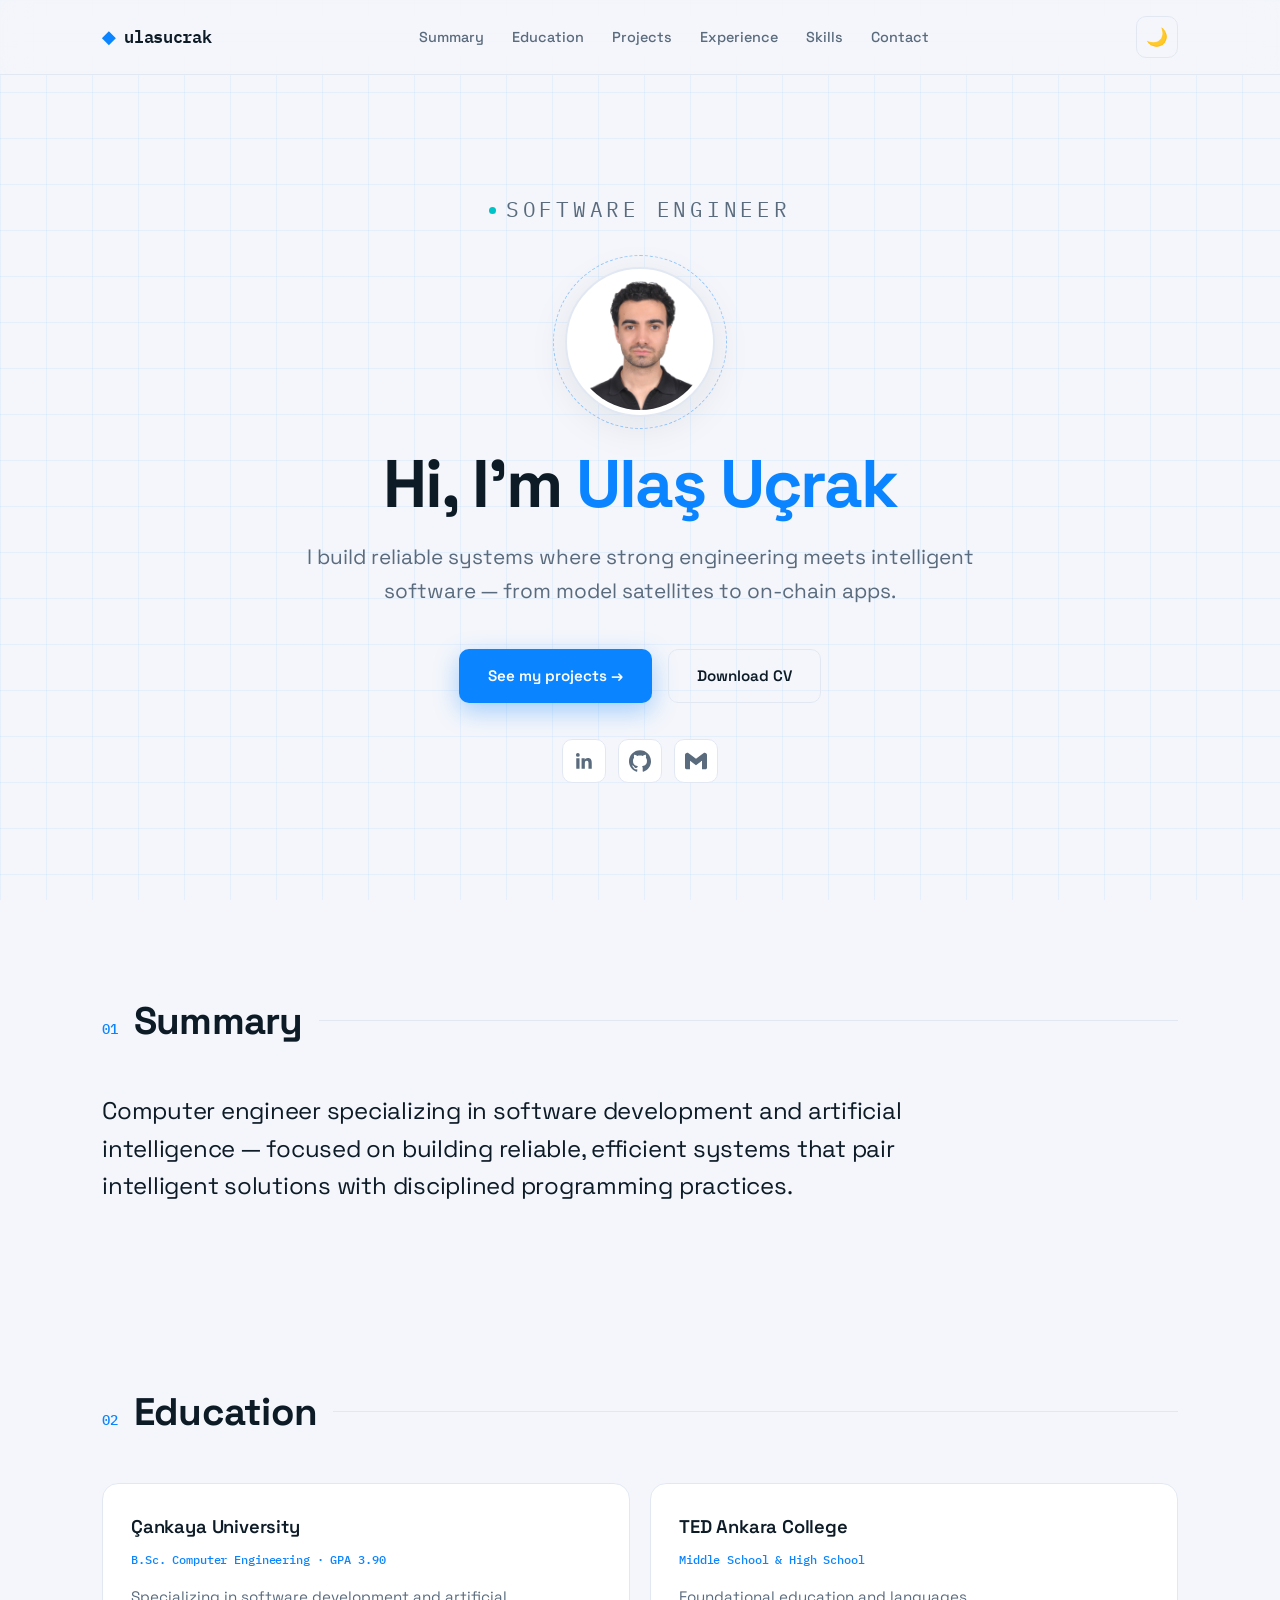
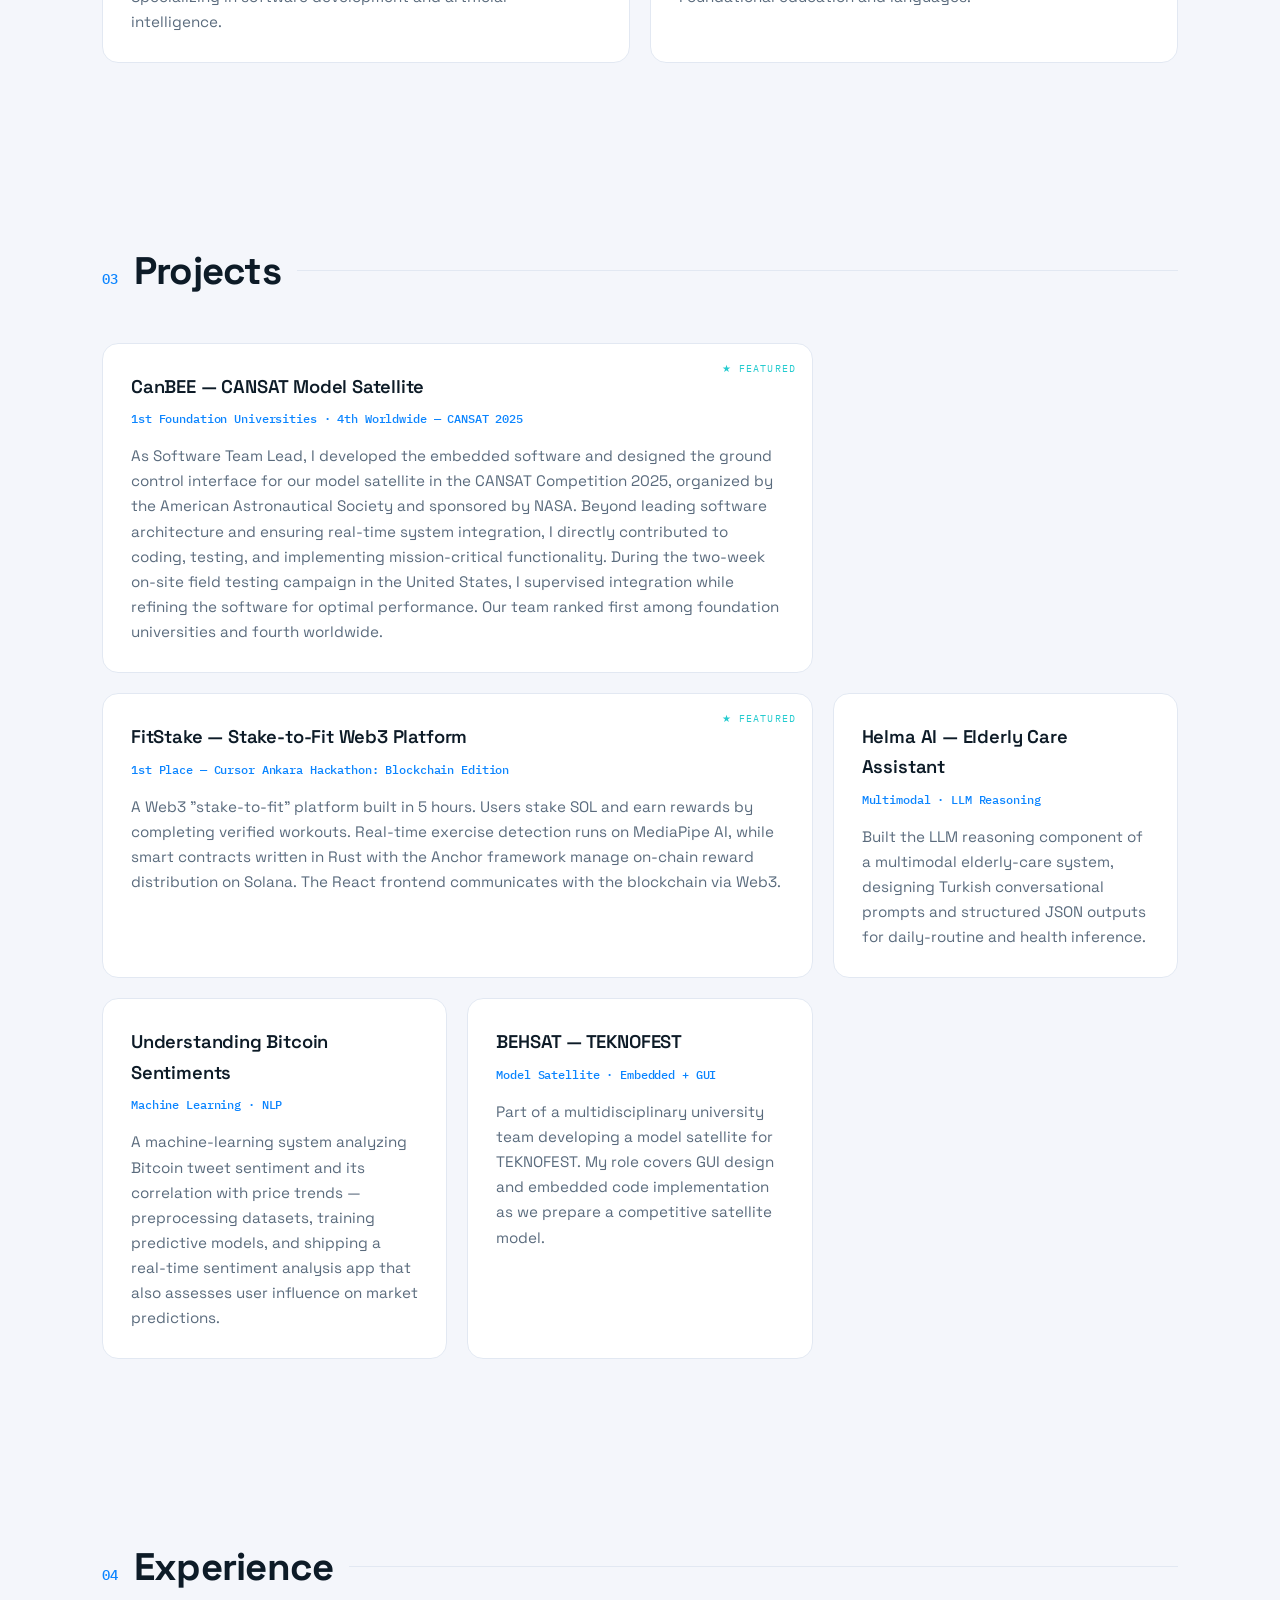
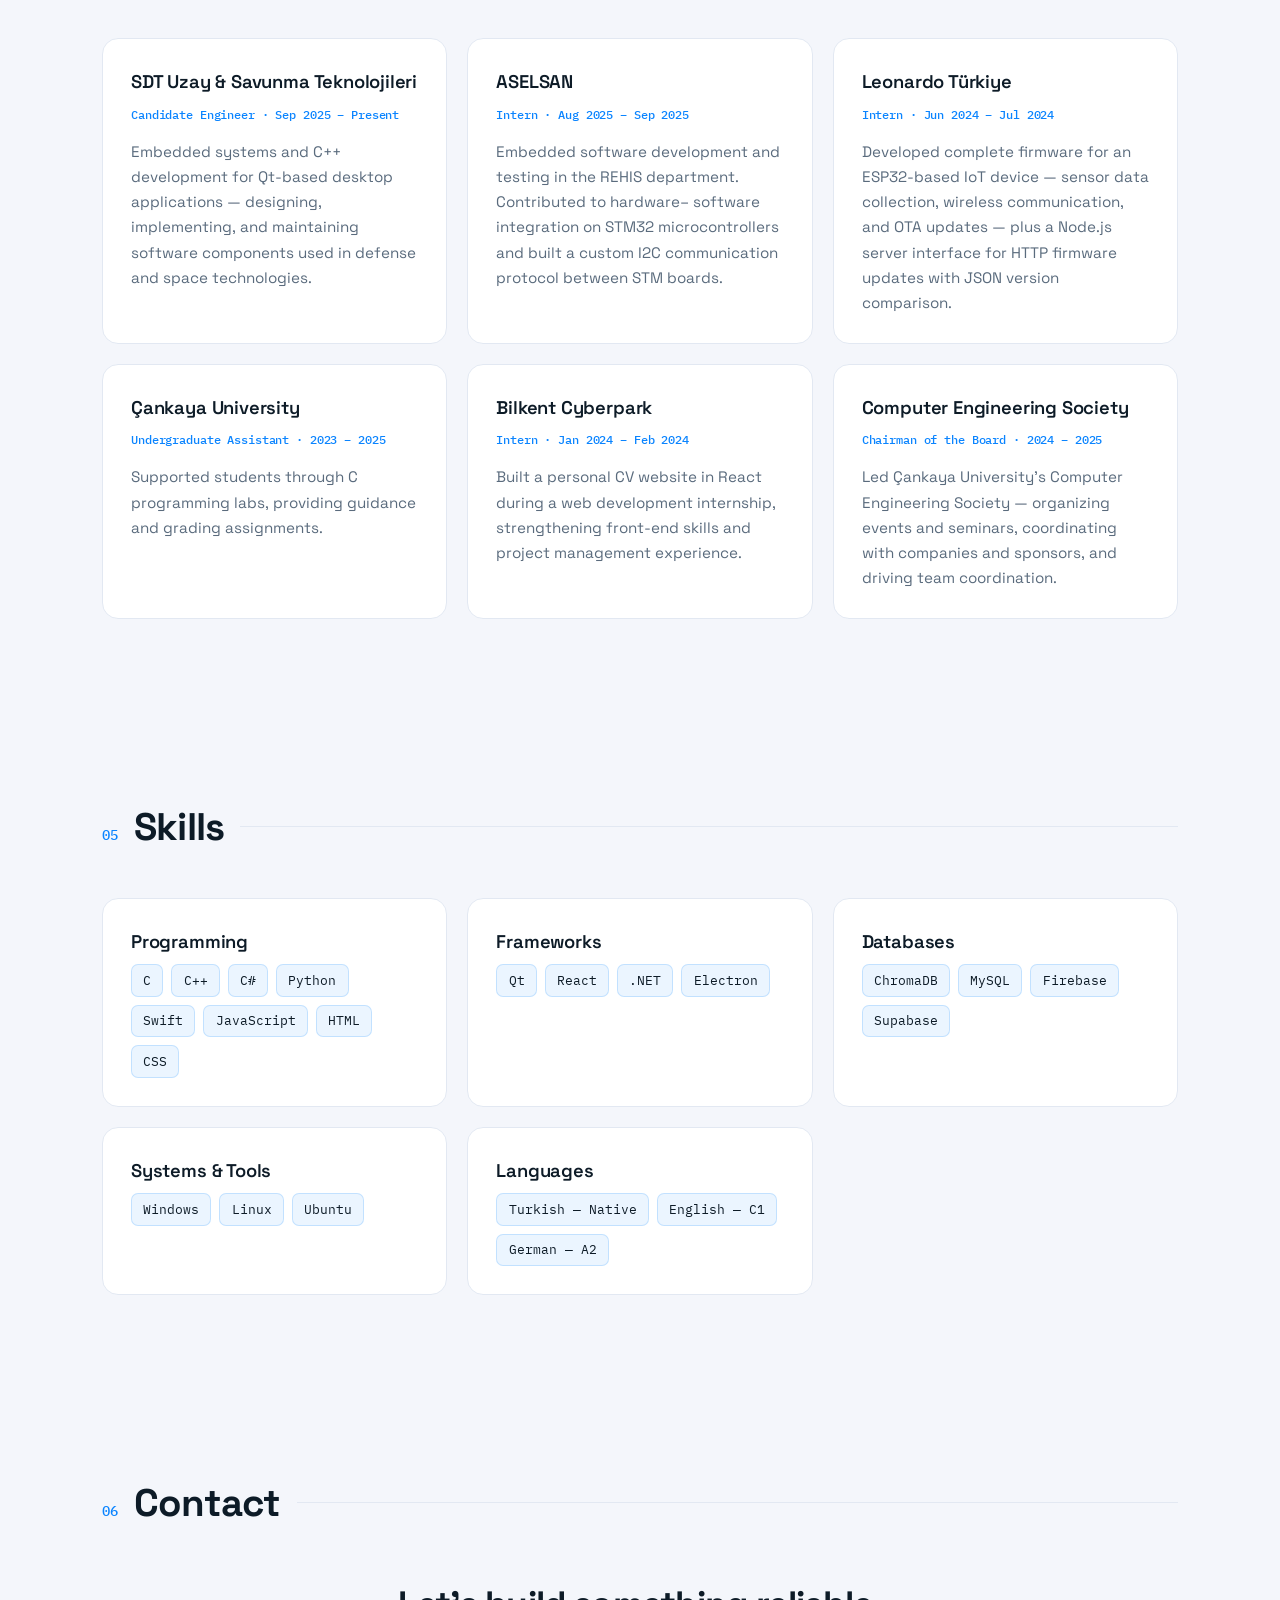
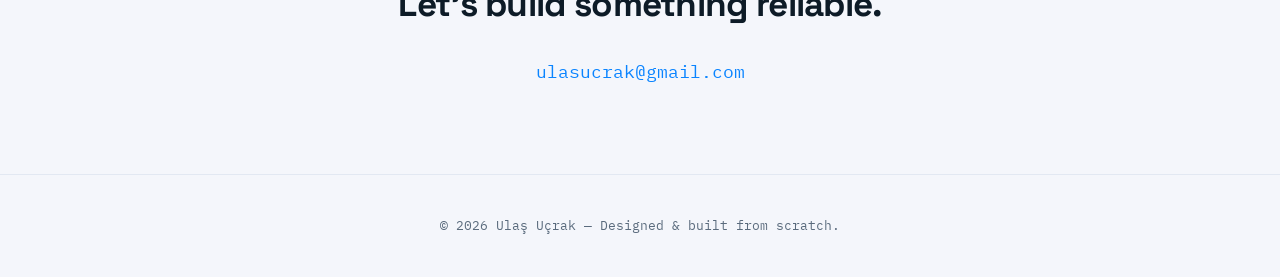
==== index.html @ 69bcc01e "Initial portfolio site" ====
<!DOCTYPE html>
<html lang="en">

<head>
    <meta charset="UTF-8">
    <meta name="viewport" content="width=device-width, initial-scale=1.0">
    <title>Ulaş Uçrak | Software & AI Engineer</title>
    <meta name="description"
        content="Ulaş Uçrak — Computer Engineer specializing in software development, embedded systems, and artificial intelligence.">
    <link rel="stylesheet" href="style.css">
</head>

<body>

    <!-- NAVBAR -->
    <header>
        <nav>
            <div class="logo">ulasucrak</div>
            <ul class="nav-links">
                <li><a href="#summary">Summary</a></li>
                <li><a href="#education">Education</a></li>
                <li><a href="#projects">Projects</a></li>
                <li><a href="#experience">Experience</a></li>
                <li><a href="#skills">Skills</a></li>
                <li><a href="#contact">Contact</a></li>
            </ul>
            <button id="theme-toggle" aria-label="Toggle dark mode">🌙</button>
        </nav>
    </header>

    <!-- HERO -->
    <section id="hero">
        <p class="hero-eyebrow">Software Engineer</p>

        <div class="avatar-wrap">
            <img src="profile.jpg" alt="Ulaş Uçrak" class="hero-avatar" onerror="this.style.visibility='hidden'">
        </div>

        <h1>Hi, I'm <span class="highlight">Ulaş Uçrak</span></h1>
        <p>I build reliable systems where strong engineering meets intelligent software — from
            model satellites to on-chain apps.</p>

        <div class="hero-actions">
            <a href="#projects" class="btn btn-primary">See my projects →</a>
            <a href="cv.pdf" download class="btn btn-outline">Download CV</a>
        </div>

        <div class="social-links">
            <a href="https://linkedin.com/in/ulasucrak" target="_blank" rel="noopener noreferrer" aria-label="LinkedIn">
                <svg width="22" height="22" viewBox="0 0 24 24" fill="currentColor">
                    <path
                        d="M20.447 20.452h-3.554v-5.569c0-1.328-.027-3.037-1.852-3.037-1.853 0-2.136 1.445-2.136 2.939v5.667H9.351V9h3.414v1.561h.046c.477-.9 1.637-1.85 3.37-1.85 3.601 0 4.267 2.37 4.267 5.455v6.286zM5.337 7.433a2.062 2.062 0 1 1 0-4.123 2.062 2.062 0 0 1 0 4.123zM3.558 20.452h3.56V9H3.56v11.452z" />
                </svg>
            </a>
            <a href="https://github.com/ulasucrak" target="_blank" rel="noopener noreferrer" aria-label="GitHub">
                <svg width="22" height="22" viewBox="0 0 24 24" fill="currentColor">
                    <path
                        d="M12 .297c-6.63 0-12 5.373-12 12 0 5.303 3.438 9.8 8.205 11.385.6.113.82-.258.82-.577 0-.285-.01-1.04-.015-2.04-3.338.724-4.042-1.61-4.042-1.61C4.422 18.07 3.633 17.7 3.633 17.7c-1.087-.744.084-.729.084-.729 1.205.084 1.838 1.236 1.838 1.236 1.07 1.835 2.809 1.305 3.495.998.108-.776.417-1.305.76-1.605-2.665-.3-5.466-1.332-5.466-5.93 0-1.31.465-2.38 1.235-3.22-.135-.303-.54-1.523.105-3.176 0 0 1.005-.322 3.3 1.23.96-.267 1.98-.399 3-.405 1.02.006 2.04.138 3 .405 2.28-1.552 3.285-1.23 3.285-1.23.645 1.653.24 2.873.12 3.176.765.84 1.23 1.91 1.23 3.22 0 4.61-2.805 5.625-5.475 5.92.42.36.81 1.096.81 2.22 0 1.606-.015 2.896-.015 3.286 0 .315.21.69.825.57C20.565 22.092 24 17.592 24 12.297c0-6.627-5.373-12-12-12" />
                </svg>
            </a>
            <a href="mailto:ulasucrak@gmail.com" aria-label="Email">
                <svg width="22" height="22" viewBox="0 0 24 24" fill="currentColor">
                    <path
                        d="M24 5.457v13.909c0 .904-.732 1.636-1.636 1.636h-3.819V11.73L12 16.64l-6.545-4.91v9.273H1.636A1.636 1.636 0 0 1 0 19.366V5.457c0-2.023 2.309-3.178 3.927-1.964L5.455 4.64 12 9.548l6.545-4.91 1.528-1.145C21.69 2.28 24 3.434 24 5.457z" />
                </svg>
            </a>
        </div>
    </section>

    <!-- SUMMARY -->
    <section id="summary">
        <div class="section-head">
            <span class="section-index">01</span>
            <h2>Summary</h2>
            <span class="section-rule"></span>
        </div>
        <p>
            Computer engineer specializing in software development and artificial intelligence — focused on
            building reliable, efficient systems that pair intelligent solutions with disciplined programming
            practices.
        </p>
    </section>

    <!-- EDUCATION -->
    <section id="education">
        <div class="section-head">
            <span class="section-index">02</span>
            <h2>Education</h2>
            <span class="section-rule"></span>
        </div>
        <div class="card-grid">
            <div class="card">
                <h3>Çankaya University</h3>
                <p class="card-tag">B.Sc. Computer Engineering · GPA 3.90</p>
                <p>Specializing in software development and artificial intelligence.</p>
            </div>
            <div class="card">
                <h3>TED Ankara College</h3>
                <p class="card-tag">Middle School &amp; High School</p>
                <p>Foundational education and languages.</p>
            </div>
        </div>
    </section>

    <!-- PROJECTS -->
    <section id="projects">
        <div class="section-head">
            <span class="section-index">03</span>
            <h2>Projects</h2>
            <span class="section-rule"></span>
        </div>
        <div class="card-grid">
            <div class="card card-wide card-featured">
                <h3>CanBEE — CANSAT Model Satellite</h3>
                <p class="card-tag">1st Foundation Universities · 4th Worldwide — CANSAT 2025</p>
                <p>As Software Team Lead, I developed the embedded software and designed the ground control
                    interface for our model satellite in the CANSAT Competition 2025, organized by the American
                    Astronautical Society and sponsored by NASA. Beyond leading software architecture and ensuring
                    real-time system integration, I directly contributed to coding, testing, and implementing
                    mission-critical functionality. During the two-week on-site field testing campaign in the
                    United States, I supervised integration while refining the software for optimal performance.
                    Our team ranked first among foundation universities and fourth worldwide.</p>
            </div>
            <div class="card card-wide card-featured">
                <h3>FitStake — Stake-to-Fit Web3 Platform</h3>
                <p class="card-tag">1st Place — Cursor Ankara Hackathon: Blockchain Edition</p>
                <p>A Web3 "stake-to-fit" platform built in 5 hours. Users stake SOL and earn rewards by completing
                    verified workouts. Real-time exercise detection runs on MediaPipe AI, while smart contracts
                    written in Rust with the Anchor framework manage on-chain reward distribution on Solana. The
                    React frontend communicates with the blockchain via Web3.</p>
            </div>
            <div class="card">
                <h3>Helma AI — Elderly Care Assistant</h3>
                <p class="card-tag">Multimodal · LLM Reasoning</p>
                <p>Built the LLM reasoning component of a multimodal elderly-care system, designing Turkish
                    conversational prompts and structured JSON outputs for daily-routine and health inference.</p>
            </div>
            <div class="card">
                <h3>Understanding Bitcoin Sentiments</h3>
                <p class="card-tag">Machine Learning · NLP</p>
                <p>A machine-learning system analyzing Bitcoin tweet sentiment and its correlation with price
                    trends — preprocessing datasets, training predictive models, and shipping a real-time sentiment
                    analysis app that also assesses user influence on market predictions.</p>
            </div>
            <div class="card">
                <h3>BEHSAT — TEKNOFEST</h3>
                <p class="card-tag">Model Satellite · Embedded + GUI</p>
                <p>Part of a multidisciplinary university team developing a model satellite for TEKNOFEST. My role
                    covers GUI design and embedded code implementation as we prepare a competitive satellite
                    model.</p>
            </div>
        </div>
    </section>

    <!-- EXPERIENCE -->
    <section id="experience">
        <div class="section-head">
            <span class="section-index">04</span>
            <h2>Experience</h2>
            <span class="section-rule"></span>
        </div>
        <div class="card-grid">
            <div class="card">
                <h3>SDT Uzay &amp; Savunma Teknolojileri</h3>
                <p class="card-tag">Candidate Engineer · Sep 2025 – Present</p>
                <p>Embedded systems and C++ development for Qt-based desktop applications — designing, implementing,
                    and maintaining software components used in defense and space technologies.</p>
            </div>
            <div class="card">
                <h3>ASELSAN</h3>
                <p class="card-tag">Intern · Aug 2025 – Sep 2025</p>
                <p>Embedded software development and testing in the REHIS department. Contributed to hardware–
                    software integration on STM32 microcontrollers and built a custom I2C communication protocol
                    between STM boards.</p>
            </div>
            <div class="card">
                <h3>Leonardo Türkiye</h3>
                <p class="card-tag">Intern · Jun 2024 – Jul 2024</p>
                <p>Developed complete firmware for an ESP32-based IoT device — sensor data collection, wireless
                    communication, and OTA updates — plus a Node.js server interface for HTTP firmware updates with
                    JSON version comparison.</p>
            </div>
            <div class="card">
                <h3>Çankaya University</h3>
                <p class="card-tag">Undergraduate Assistant · 2023 – 2025</p>
                <p>Supported students through C programming labs, providing guidance and grading assignments.</p>
            </div>
            <div class="card">
                <h3>Bilkent Cyberpark</h3>
                <p class="card-tag">Intern · Jan 2024 – Feb 2024</p>
                <p>Built a personal CV website in React during a web development internship, strengthening
                    front-end skills and project management experience.</p>
            </div>
            <div class="card">
                <h3>Computer Engineering Society</h3>
                <p class="card-tag">Chairman of the Board · 2024 – 2025</p>
                <p>Led Çankaya University's Computer Engineering Society — organizing events and seminars,
                    coordinating with companies and sponsors, and driving team coordination.</p>
            </div>
        </div>
    </section>

    <!-- SKILLS -->
    <section id="skills">
        <div class="section-head">
            <span class="section-index">05</span>
            <h2>Skills</h2>
            <span class="section-rule"></span>
        </div>
        <div class="card-grid">
            <div class="card">
                <h3>Programming</h3>
                <div class="chip-row">
                    <span class="chip">C</span><span class="chip">C++</span><span class="chip">C#</span>
                    <span class="chip">Python</span><span class="chip">Swift</span><span class="chip">JavaScript</span>
                    <span class="chip">HTML</span><span class="chip">CSS</span>
                </div>
            </div>
            <div class="card">
                <h3>Frameworks</h3>
                <div class="chip-row">
                    <span class="chip">Qt</span><span class="chip">React</span>
                    <span class="chip">.NET</span><span class="chip">Electron</span>
                </div>
            </div>
            <div class="card">
                <h3>Databases</h3>
                <div class="chip-row">
                    <span class="chip">ChromaDB</span><span class="chip">MySQL</span>
                    <span class="chip">Firebase</span><span class="chip">Supabase</span>
                </div>
            </div>
            <div class="card">
                <h3>Systems &amp; Tools</h3>
                <div class="chip-row">
                    <span class="chip">Windows</span><span class="chip">Linux</span><span class="chip">Ubuntu</span>
                </div>
            </div>
            <div class="card">
                <h3>Languages</h3>
                <div class="chip-row">
                    <span class="chip">Turkish — Native</span><span class="chip">English — C1</span>
                    <span class="chip">German — A2</span>
                </div>
            </div>
        </div>
    </section>

    <!-- CONTACT -->
    <section id="contact">
        <div class="section-head">
            <span class="section-index">06</span>
            <h2>Contact</h2>
            <span class="section-rule"></span>
        </div>
        <p class="contact-cta">Let's build something reliable.</p>
        <a href="mailto:ulasucrak@gmail.com" class="contact-email">ulasucrak@gmail.com</a>
    </section>

    <!-- FOOTER -->
    <footer>
        <p>© 2026 Ulaş Uçrak — Designed &amp; built from scratch.</p>
    </footer>

    <button id="back-to-top" aria-label="Back to top">↑</button>

    <script src="script.js"></script>
</body>

</html>
---- style.css ----
/* ============================================================
   ULAŞ UÇRAK — PORTFOLIO
   Design direction: ground-station / telemetry aesthetic.
   Deep space navy, electric blue/cyan accent, monospace
   technical labels echoing satellite control interfaces.
   ============================================================ */

@import url('https://fonts.googleapis.com/css2?family=Space+Grotesk:wght@400;500;600;700&family=IBM+Plex+Mono:wght@400;500;600&display=swap');

/* ============================================================
   DESIGN TOKENS
   ============================================================ */
:root {
    --bg: #f4f6fb;
    --bg-elevated: #ffffff;
    --text: #0d1b27;
    --text-muted: #5a6b7d;
    --accent: #0a84ff;
    --accent-2: #00c2c7;
    --border: #e2e8f2;
    --grid-line: rgba(10, 132, 255, 0.06);
    --shadow: 0 10px 40px rgba(13, 27, 39, 0.08);
    --shadow-strong: 0 20px 60px rgba(13, 27, 39, 0.14);

    --font-display: 'Space Grotesk', sans-serif;
    --font-mono: 'IBM Plex Mono', monospace;

    --speed: 0.35s;
    --ease: cubic-bezier(0.22, 1, 0.36, 1);
    --maxw: 1140px;
}

body.dark-theme {
    --bg: #070b14;
    --bg-elevated: #0e1626;
    --text: #e8eef7;
    --text-muted: #8595a8;
    --accent: #2e9bff;
    --accent-2: #00e0d4;
    --border: #1c2a3f;
    --grid-line: rgba(46, 155, 255, 0.07);
    --shadow: 0 10px 40px rgba(0, 0, 0, 0.4);
    --shadow-strong: 0 20px 60px rgba(0, 0, 0, 0.55);
}

/* ============================================================
   RESET
   ============================================================ */
*,
*::before,
*::after {
    margin: 0;
    padding: 0;
    box-sizing: border-box;
}

html {
    scroll-behavior: smooth;
    scroll-padding-top: 90px;
}

body {
    font-family: var(--font-display);
    background-color: var(--bg);
    color: var(--text);
    line-height: 1.65;
    transition: background-color var(--speed) var(--ease), color var(--speed) var(--ease);
    overflow-x: hidden;
}

/* Faint engineering grid in the background */
body::before {
    content: "";
    position: fixed;
    inset: 0;
    background-image:
        linear-gradient(var(--grid-line) 1px, transparent 1px),
        linear-gradient(90deg, var(--grid-line) 1px, transparent 1px);
    background-size: 46px 46px;
    z-index: -1;
    pointer-events: none;
}

::selection {
    background: var(--accent);
    color: #fff;
}

/* ============================================================
   NAVBAR
   ============================================================ */
header {
    position: sticky;
    top: 0;
    z-index: 100;
    background-color: color-mix(in srgb, var(--bg) 82%, transparent);
    backdrop-filter: blur(14px);
    -webkit-backdrop-filter: blur(14px);
    border-bottom: 1px solid var(--border);
}

nav {
    display: flex;
    justify-content: space-between;
    align-items: center;
    gap: 1.5rem;
    padding: 1rem 2rem;
    max-width: var(--maxw);
    margin: 0 auto;
}

.logo {
    font-family: var(--font-mono);
    font-size: 1.05rem;
    font-weight: 600;
    letter-spacing: -0.02em;
    color: var(--text);
    white-space: nowrap;
}

.logo::before {
    content: "◆ ";
    color: var(--accent);
}

.nav-links {
    display: flex;
    list-style: none;
    gap: 1.75rem;
    flex-wrap: wrap;
    justify-content: flex-end;
}

.nav-links a {
    position: relative;
    text-decoration: none;
    color: var(--text-muted);
    font-size: 0.9rem;
    font-weight: 500;
    transition: color var(--speed) var(--ease);
}

.nav-links a::after {
    content: "";
    position: absolute;
    left: 0;
    bottom: -4px;
    width: 0;
    height: 2px;
    background: var(--accent);
    transition: width var(--speed) var(--ease);
}

.nav-links a:hover,
.nav-links a.active {
    color: var(--text);
}

.nav-links a:hover::after,
.nav-links a.active::after {
    width: 100%;
}

#theme-toggle {
    background: none;
    border: 1px solid var(--border);
    border-radius: 10px;
    width: 42px;
    height: 42px;
    cursor: pointer;
    font-size: 1.1rem;
    color: var(--text);
    transition: border-color var(--speed) var(--ease), transform var(--speed) var(--ease);
    flex-shrink: 0;
}

#theme-toggle:hover {
    border-color: var(--accent);
    transform: rotate(-12deg);
}

/* ============================================================
   HERO
   ============================================================ */
#hero {
    min-height: calc(100vh - 74px);
    display: flex;
    flex-direction: column;
    justify-content: center;
    align-items: center;
    text-align: center;
    padding: 3rem 2rem;
    max-width: var(--maxw);
    margin: 0 auto;
    position: relative;
}

.hero-eyebrow {
    font-family: var(--font-mono);
    font-size: 0.8rem;
    letter-spacing: 0.18em;
    text-transform: uppercase;
    color: var(--accent);
    margin-bottom: 1.75rem;
    display: flex;
    align-items: center;
    gap: 0.6rem;
}

.hero-eyebrow::before {
    content: "";
    width: 7px;
    height: 7px;
    border-radius: 50%;
    background: var(--accent-2);
    animation: pulse 2.4s infinite;
}

@keyframes pulse {
    0% { box-shadow: 0 0 0 0 color-mix(in srgb, var(--accent-2) 60%, transparent); }
    70% { box-shadow: 0 0 0 10px transparent; }
    100% { box-shadow: 0 0 0 0 transparent; }
}

/* Profile avatar with rotating ring */
.avatar-wrap {
    position: relative;
    margin-bottom: 2rem;
    display: grid;
    place-items: center;
}

.hero-avatar {
    width: 150px;
    height: 150px;
    border-radius: 50%;
    object-fit: cover;
    border: 2px solid var(--border);
    padding: 5px;
    background: var(--bg-elevated);
    box-shadow: var(--shadow);
}

.avatar-wrap::before {
    content: "";
    position: absolute;
    width: 174px;
    height: 174px;
    border-radius: 50%;
    border: 1.5px dashed var(--accent);
    opacity: 0.4;
    animation: spin 22s linear infinite;
}

@keyframes spin {
    to { transform: rotate(360deg); }
}

#hero h1 {
    font-size: clamp(2.4rem, 6vw, 4.2rem);
    font-weight: 700;
    line-height: 1.05;
    letter-spacing: -0.03em;
    margin-bottom: 1.25rem;
    max-width: 14ch;
}

.highlight {
    color: var(--accent);
}

#hero > p {
    font-size: clamp(1.05rem, 2.2vw, 1.3rem);
    color: var(--text-muted);
    max-width: 52ch;
    margin-bottom: 2.5rem;
}

.hero-actions {
    display: flex;
    align-items: center;
    gap: 1rem;
    flex-wrap: wrap;
    justify-content: center;
}

/* ============================================================
   BUTTONS
   ============================================================ */
.btn {
    font-family: var(--font-display);
    font-size: 0.95rem;
    font-weight: 600;
    padding: 0.85rem 1.75rem;
    border-radius: 10px;
    text-decoration: none;
    display: inline-flex;
    align-items: center;
    gap: 0.5rem;
    cursor: pointer;
    border: 1px solid transparent;
    transition: transform var(--speed) var(--ease), box-shadow var(--speed) var(--ease),
        background-color var(--speed) var(--ease), color var(--speed) var(--ease),
        border-color var(--speed) var(--ease);
}

.btn-primary {
    background-color: var(--accent);
    color: #fff;
    box-shadow: 0 8px 24px color-mix(in srgb, var(--accent) 35%, transparent);
}

.btn-primary:hover {
    transform: translateY(-3px);
    box-shadow: 0 14px 32px color-mix(in srgb, var(--accent) 45%, transparent);
}

.btn-outline {
    background-color: transparent;
    color: var(--text);
    border: 1px solid var(--border);
}

.btn-outline:hover {
    transform: translateY(-3px);
    border-color: var(--accent);
    color: var(--accent);
}

/* ============================================================
   SOCIAL LINKS
   ============================================================ */
.social-links {
    display: flex;
    gap: 0.75rem;
    margin: 2.25rem 0 0;
    justify-content: center;
}

.social-links a {
    display: grid;
    place-items: center;
    width: 44px;
    height: 44px;
    border-radius: 10px;
    border: 1px solid var(--border);
    color: var(--text-muted);
    background: var(--bg-elevated);
    transition: color var(--speed) var(--ease), transform var(--speed) var(--ease),
        border-color var(--speed) var(--ease);
}

.social-links a:hover {
    color: var(--accent);
    border-color: var(--accent);
    transform: translateY(-4px);
}

/* ============================================================
   SECTIONS
   ============================================================ */
section {
    max-width: var(--maxw);
    margin: 0 auto;
    padding: 5.5rem 2rem;
}

.section-head {
    display: flex;
    align-items: baseline;
    gap: 1rem;
    margin-bottom: 2.5rem;
}

.section-index {
    font-family: var(--font-mono);
    font-size: 0.85rem;
    color: var(--accent);
    font-weight: 500;
    white-space: nowrap;
}

section h2 {
    font-size: clamp(1.7rem, 4vw, 2.4rem);
    font-weight: 700;
    letter-spacing: -0.02em;
    white-space: nowrap;
}

.section-rule {
    flex: 1;
    height: 1px;
    background: var(--border);
    align-self: center;
}

/* Summary as a lead paragraph */
#summary p {
    font-size: clamp(1.15rem, 2.5vw, 1.5rem);
    font-weight: 400;
    line-height: 1.55;
    color: var(--text);
    max-width: 60ch;
    letter-spacing: -0.01em;
}

/* ============================================================
   CARD GRID
   ============================================================ */
.card-grid {
    display: grid;
    grid-template-columns: repeat(auto-fit, minmax(280px, 1fr));
    gap: 1.25rem;
}

.card {
    position: relative;
    background-color: var(--bg-elevated);
    padding: 1.75rem;
    border-radius: 16px;
    border: 1px solid var(--border);
    transition: transform var(--speed) var(--ease), box-shadow var(--speed) var(--ease),
        border-color var(--speed) var(--ease);
    overflow: hidden;
}

.card::before {
    content: "";
    position: absolute;
    top: 0;
    left: 0;
    width: 100%;
    height: 3px;
    background: linear-gradient(90deg, var(--accent), var(--accent-2));
    transform: scaleX(0);
    transform-origin: left;
    transition: transform var(--speed) var(--ease);
}

.card:hover {
    transform: translateY(-6px);
    box-shadow: var(--shadow-strong);
    border-color: color-mix(in srgb, var(--accent) 30%, var(--border));
}

.card:hover::before {
    transform: scaleX(1);
}

.card h3 {
    font-size: 1.15rem;
    font-weight: 600;
    letter-spacing: -0.01em;
    margin-bottom: 0.4rem;
    color: var(--text);
}

.card p:not(.card-tag) {
    color: var(--text-muted);
    font-size: 0.95rem;
}

.card-tag {
    font-family: var(--font-mono);
    font-size: 0.78rem;
    font-weight: 500;
    color: var(--accent);
    margin-bottom: 0.9rem;
    letter-spacing: -0.01em;
}

.card-wide {
    grid-column: span 2;
}

.card-featured::after {
    content: "★ FEATURED";
    position: absolute;
    top: 1rem;
    right: 1rem;
    font-family: var(--font-mono);
    font-size: 0.65rem;
    letter-spacing: 0.1em;
    color: var(--accent-2);
    opacity: 0.85;
}

/* Skills chips */
.chip-row {
    display: flex;
    flex-wrap: wrap;
    gap: 0.5rem;
    margin-top: 0.25rem;
}

.chip {
    font-family: var(--font-mono);
    font-size: 0.8rem;
    padding: 0.3rem 0.7rem;
    border-radius: 7px;
    background: color-mix(in srgb, var(--accent) 8%, transparent);
    border: 1px solid color-mix(in srgb, var(--accent) 18%, transparent);
    color: var(--text);
}

/* ============================================================
   CONTACT
   ============================================================ */
#contact {
    text-align: center;
}

#contact .section-head {
    justify-content: center;
}

.contact-cta {
    font-size: clamp(1.5rem, 4vw, 2.2rem);
    font-weight: 700;
    letter-spacing: -0.02em;
    margin-bottom: 1.5rem;
}

.contact-email {
    font-family: var(--font-mono);
    font-size: 1.1rem;
    color: var(--accent);
    text-decoration: none;
    border-bottom: 1px solid transparent;
    transition: border-color var(--speed) var(--ease);
}

.contact-email:hover {
    border-color: var(--accent);
}

/* ============================================================
   FOOTER
   ============================================================ */
footer {
    border-top: 1px solid var(--border);
    text-align: center;
    padding: 2.5rem 2rem;
    color: var(--text-muted);
    font-family: var(--font-mono);
    font-size: 0.82rem;
}

/* ============================================================
   SCROLL REVEAL
   ============================================================ */
.fade-in {
    opacity: 0;
    transform: translateY(28px);
    transition: opacity 0.7s var(--ease), transform 0.7s var(--ease);
}

.fade-in.visible {
    opacity: 1;
    transform: translateY(0);
}

/* ============================================================
   BACK TO TOP
   ============================================================ */
#back-to-top {
    position: fixed;
    bottom: 2rem;
    right: 2rem;
    width: 46px;
    height: 46px;
    border-radius: 12px;
    border: 1px solid var(--border);
    background: var(--bg-elevated);
    color: var(--text);
    font-size: 1.2rem;
    cursor: pointer;
    opacity: 0;
    pointer-events: none;
    transform: translateY(12px);
    transition: opacity var(--speed) var(--ease), transform var(--speed) var(--ease),
        border-color var(--speed) var(--ease);
    box-shadow: var(--shadow);
    z-index: 90;
}

#back-to-top.show {
    opacity: 1;
    pointer-events: auto;
    transform: translateY(0);
}

#back-to-top:hover {
    border-color: var(--accent);
    color: var(--accent);
}

/* ============================================================
   RESPONSIVE
   ============================================================ */
@media (max-width: 768px) {
    nav {
        flex-wrap: wrap;
        padding: 0.85rem 1.25rem;
        gap: 0.75rem 1rem;
    }

    .nav-links {
        order: 3;
        width: 100%;
        gap: 1rem;
        justify-content: center;
    }

    .card-wide {
        grid-column: span 1;
    }

    section {
        padding: 4rem 1.25rem;
    }

    .card-featured::after {
        display: none;
    }

    .section-head h2 {
        white-space: normal;
    }
}

@media (prefers-reduced-motion: reduce) {
    *,
    *::before,
    *::after {
        animation-duration: 0.01ms !important;
        animation-iteration-count: 1 !important;
        transition-duration: 0.01ms !important;
        scroll-behavior: auto !important;
    }
}
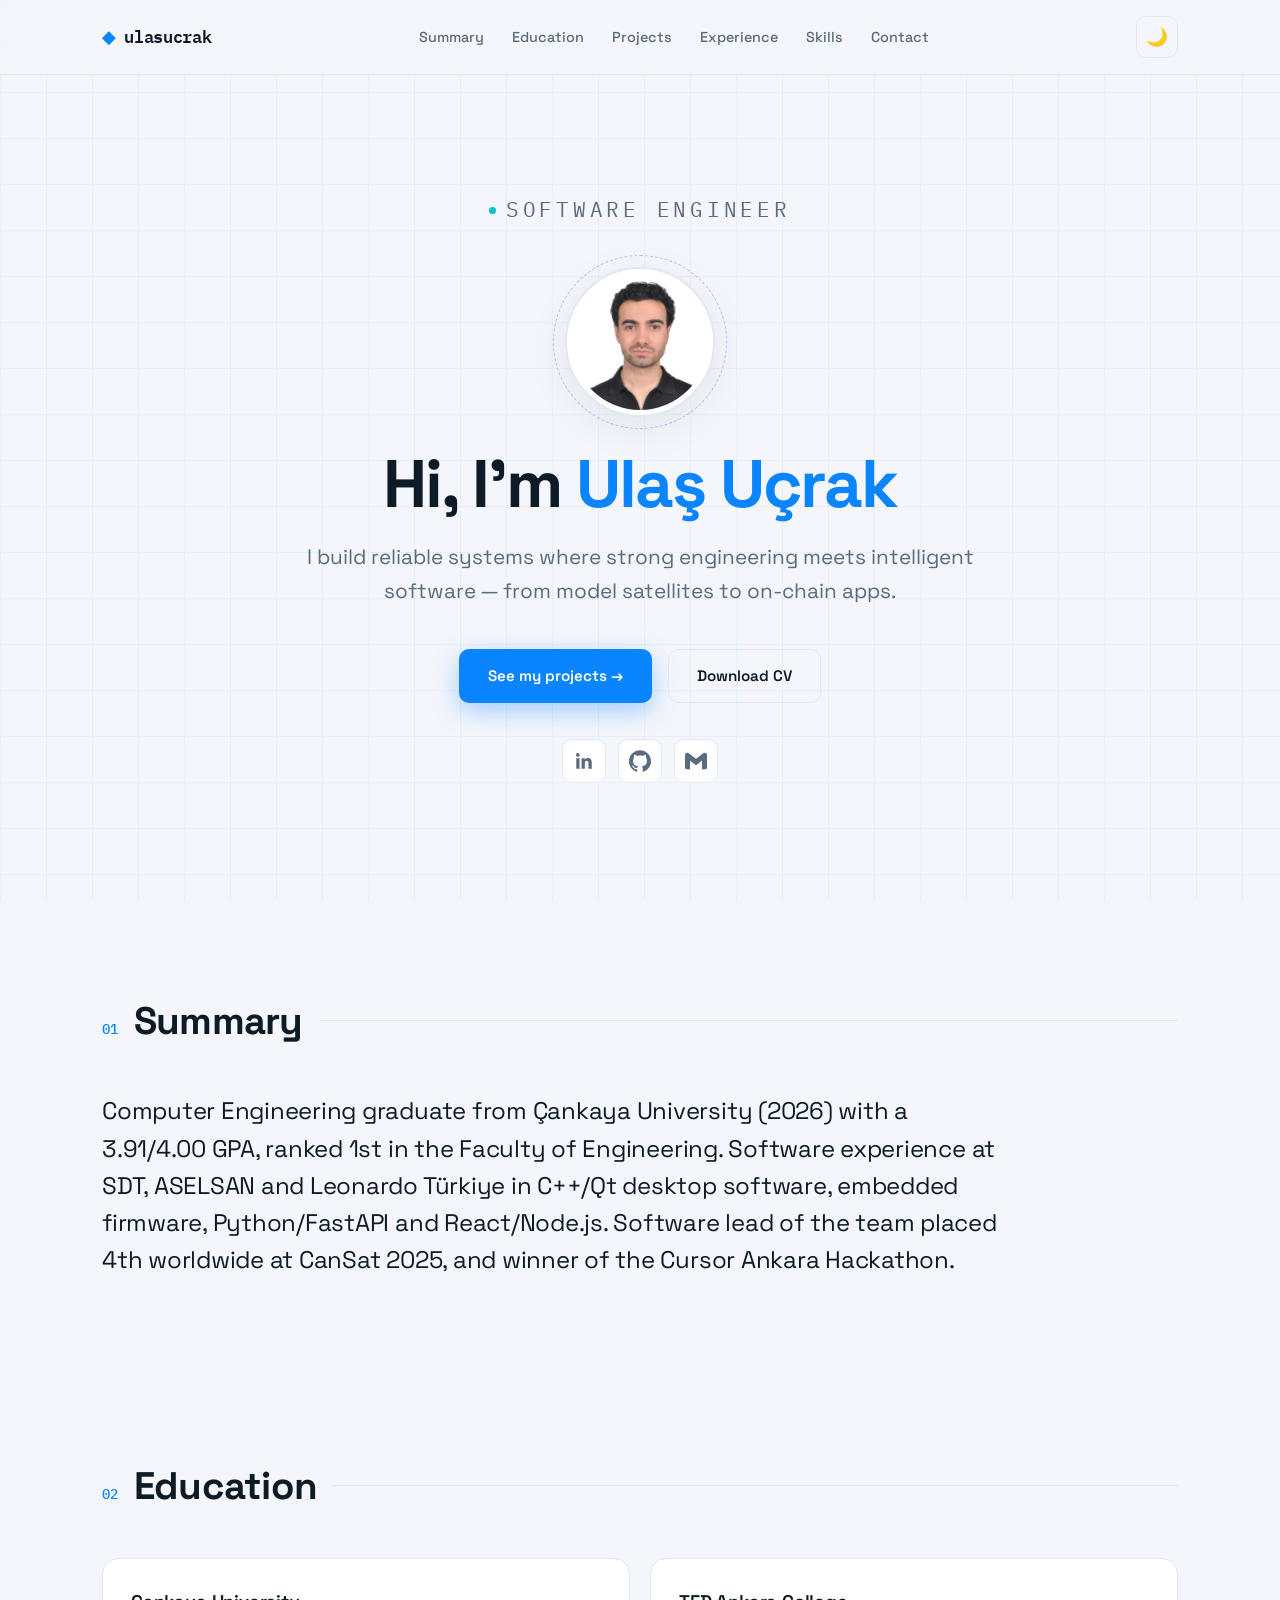
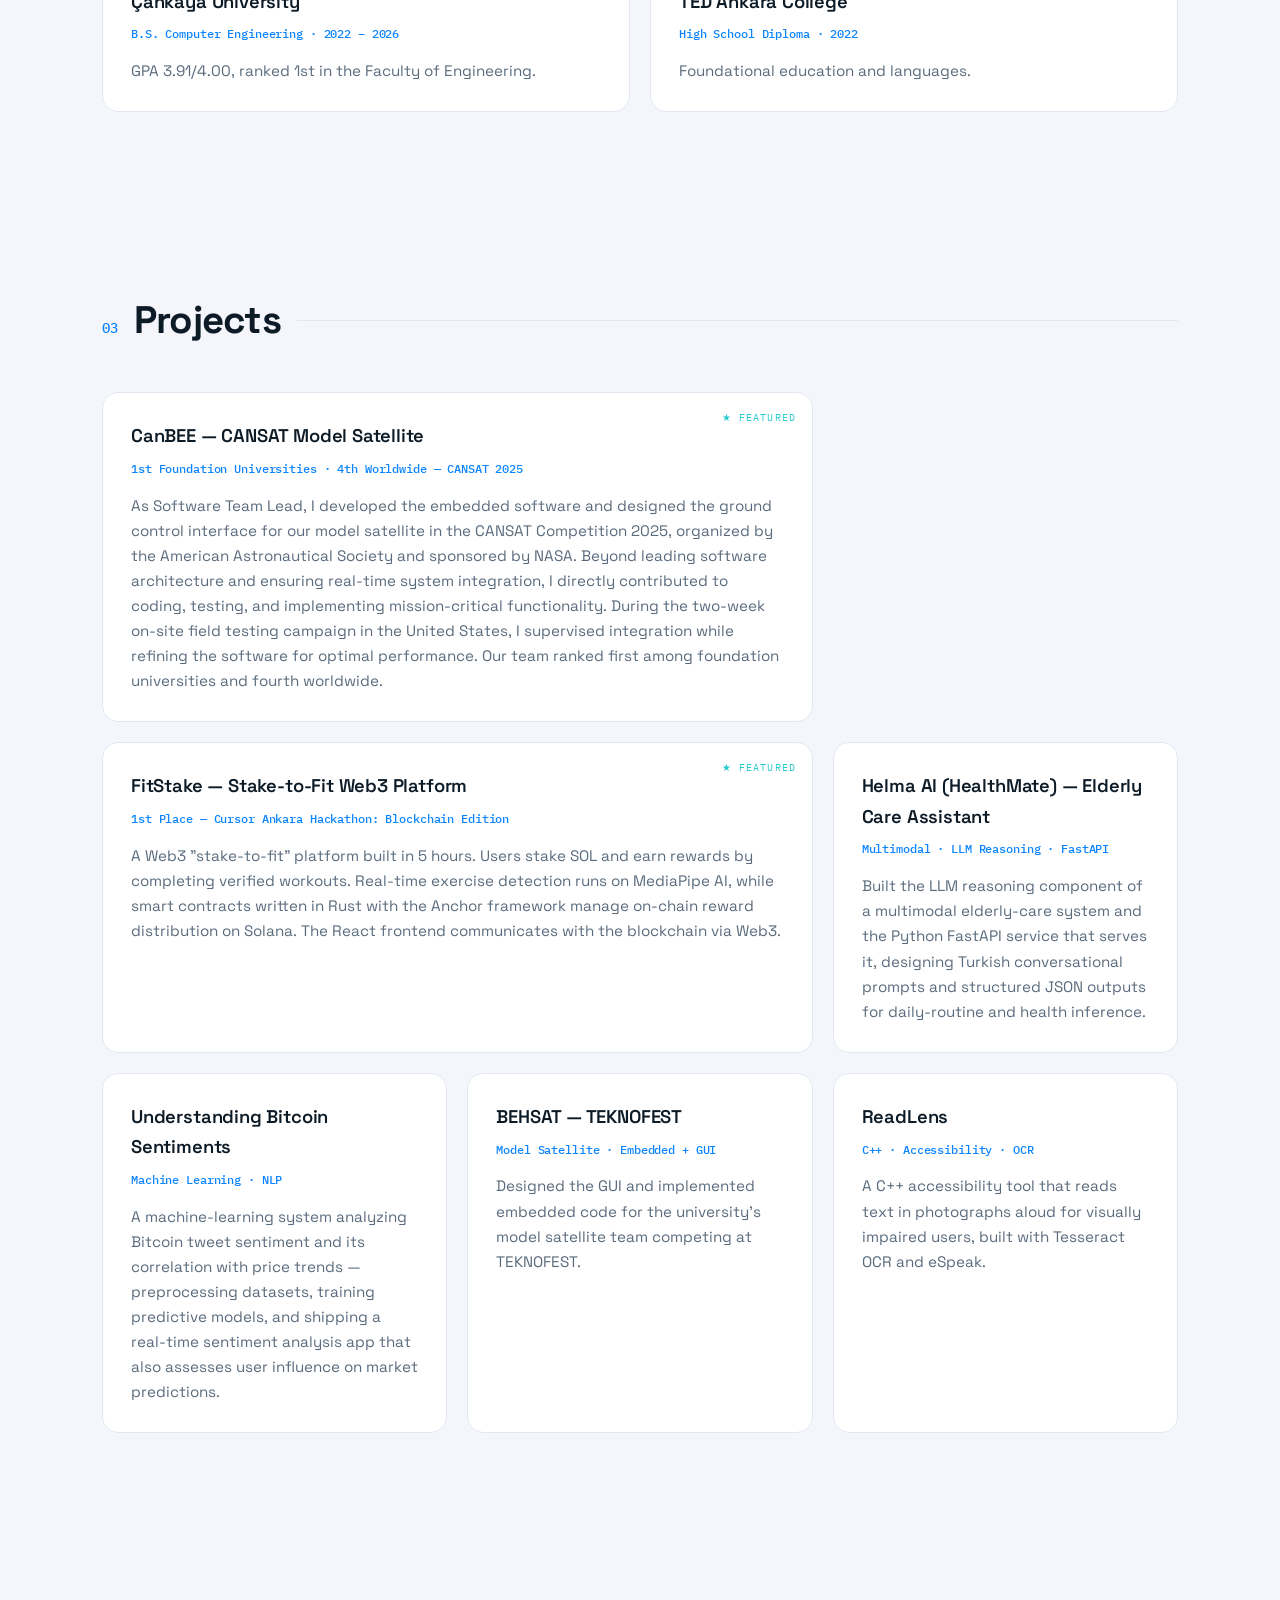
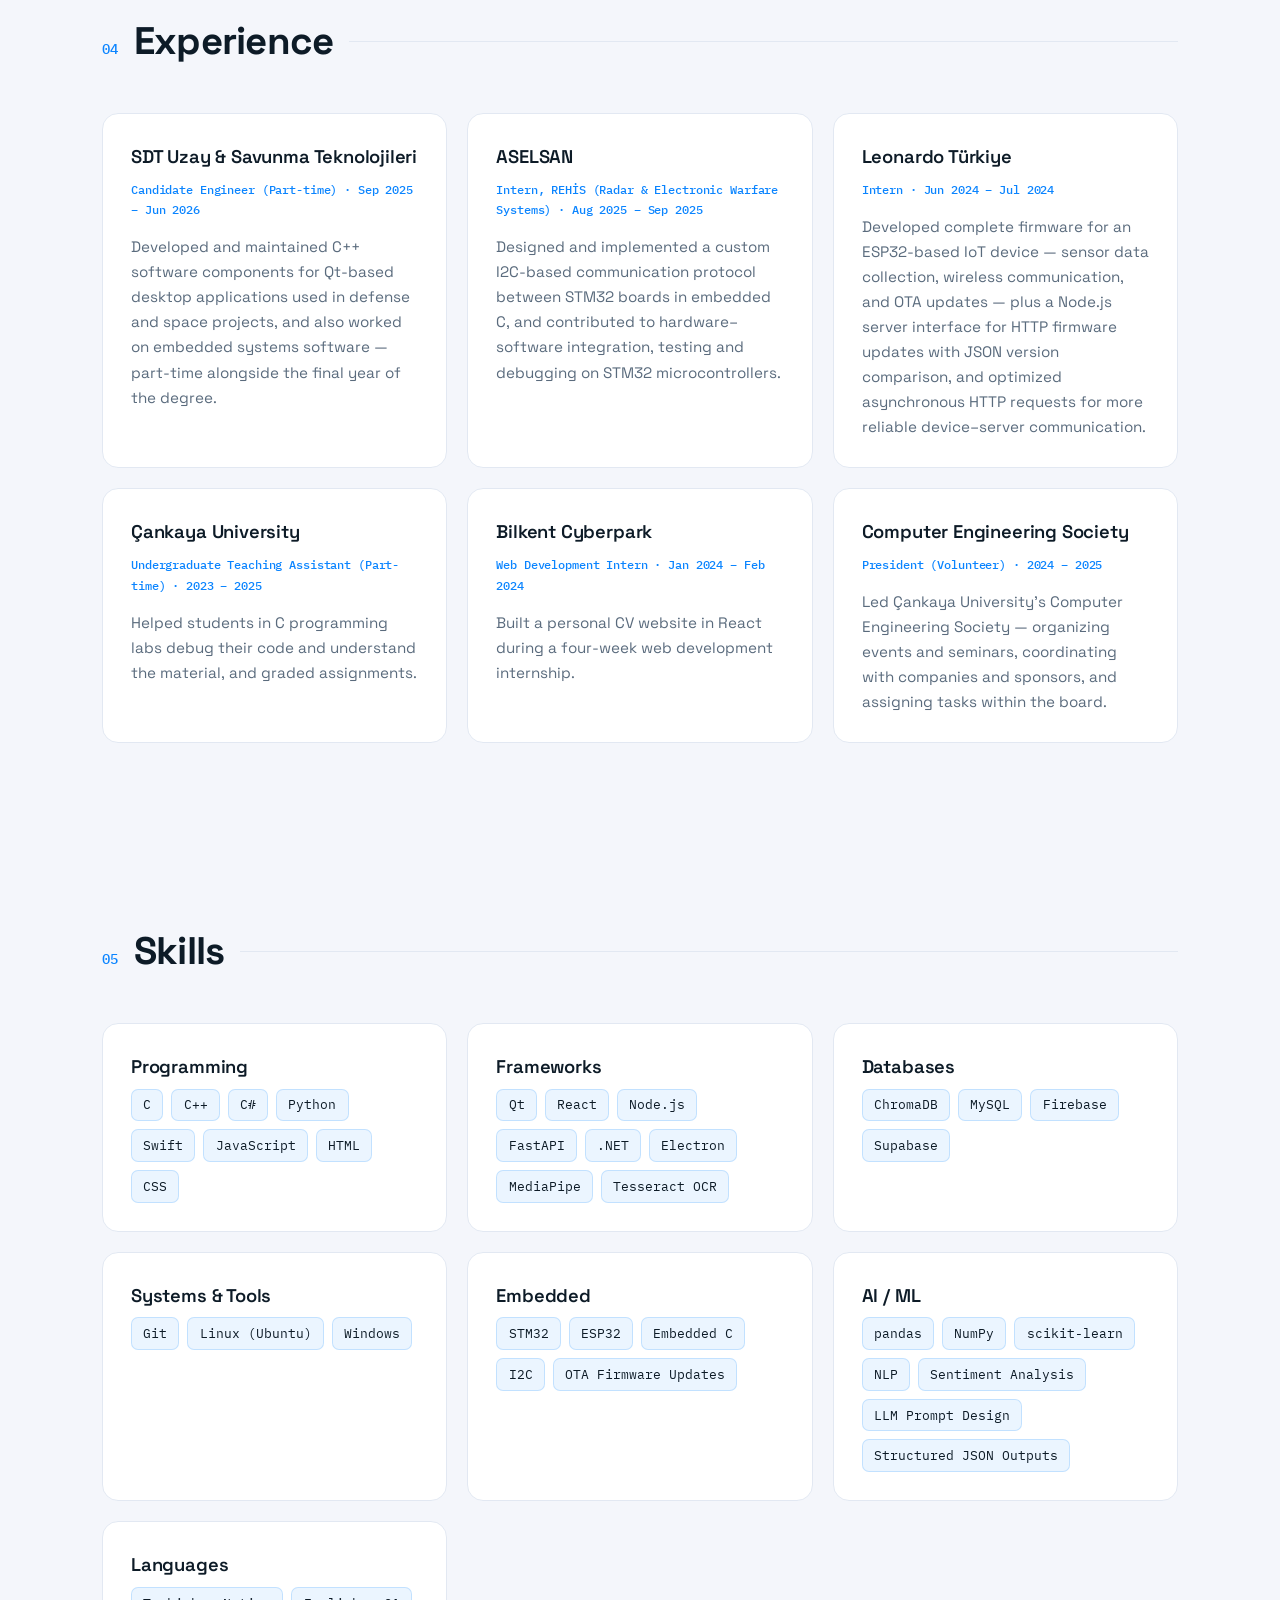
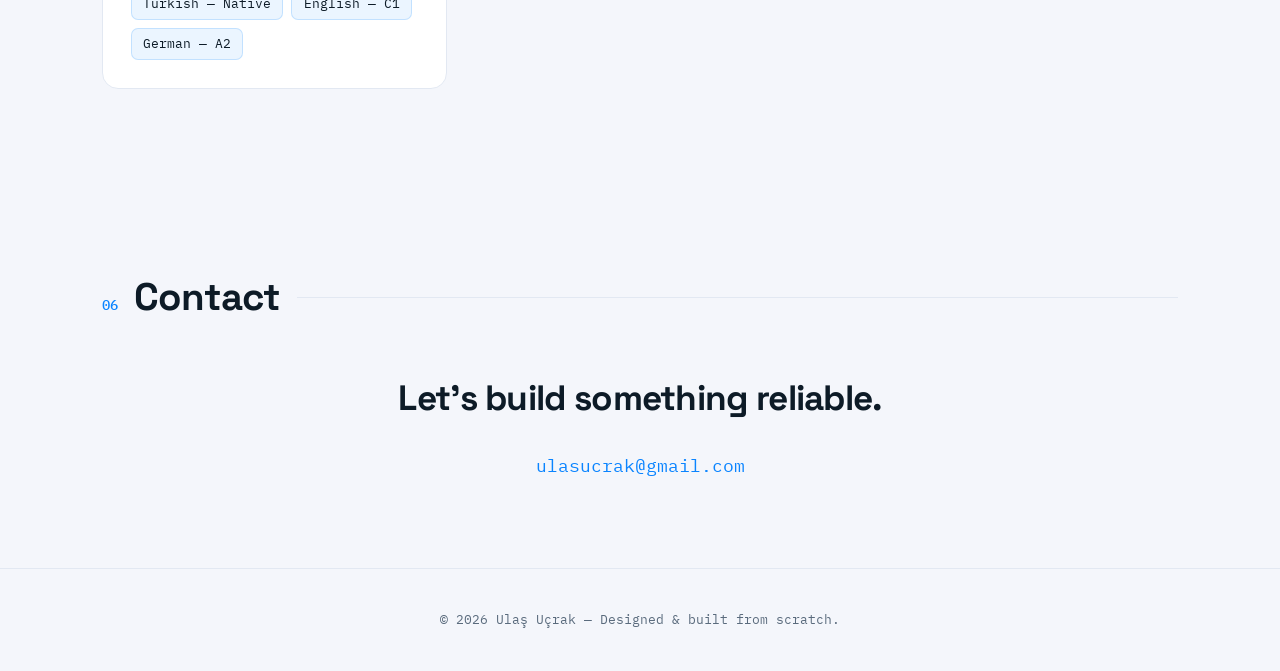
==== commit b5b1db15: "Update site content and CV to match current resume Refresh summary, education, experience, projects " ====
--- a/index.html
+++ b/index.html
@@ -6,7 +6,7 @@
     <meta name="viewport" content="width=device-width, initial-scale=1.0">
     <title>Ulaş Uçrak | Software & AI Engineer</title>
     <meta name="description"
-        content="Ulaş Uçrak — Computer Engineer specializing in software development, embedded systems, and artificial intelligence.">
+        content="Ulaş Uçrak — Computer Engineering graduate (Çankaya University, 2026) working on C++/Qt desktop software, embedded firmware and AI.">
     <link rel="stylesheet" href="style.css">
 </head>
 
@@ -75,9 +75,10 @@
             <span class="section-rule"></span>
         </div>
         <p>
-            Computer engineer specializing in software development and artificial intelligence — focused on
-            building reliable, efficient systems that pair intelligent solutions with disciplined programming
-            practices.
+            Computer Engineering graduate from Çankaya University (2026) with a 3.91/4.00 GPA, ranked 1st in the
+            Faculty of Engineering. Software experience at SDT, ASELSAN and Leonardo Türkiye in C++/Qt desktop
+            software, embedded firmware, Python/FastAPI and React/Node.js. Software lead of the team placed 4th
+            worldwide at CanSat 2025, and winner of the Cursor Ankara Hackathon.
         </p>
     </section>
 
@@ -91,12 +92,12 @@
         <div class="card-grid">
             <div class="card">
                 <h3>Çankaya University</h3>
-                <p class="card-tag">B.Sc. Computer Engineering · GPA 3.90</p>
-                <p>Specializing in software development and artificial intelligence.</p>
+                <p class="card-tag">B.S. Computer Engineering · 2022 – 2026</p>
+                <p>GPA 3.91/4.00, ranked 1st in the Faculty of Engineering.</p>
             </div>
             <div class="card">
                 <h3>TED Ankara College</h3>
-                <p class="card-tag">Middle School &amp; High School</p>
+                <p class="card-tag">High School Diploma · 2022</p>
                 <p>Foundational education and languages.</p>
             </div>
         </div>
@@ -130,10 +131,11 @@
                     React frontend communicates with the blockchain via Web3.</p>
             </div>
             <div class="card">
-                <h3>Helma AI — Elderly Care Assistant</h3>
-                <p class="card-tag">Multimodal · LLM Reasoning</p>
-                <p>Built the LLM reasoning component of a multimodal elderly-care system, designing Turkish
-                    conversational prompts and structured JSON outputs for daily-routine and health inference.</p>
+                <h3>Helma AI (HealthMate) — Elderly Care Assistant</h3>
+                <p class="card-tag">Multimodal · LLM Reasoning · FastAPI</p>
+                <p>Built the LLM reasoning component of a multimodal elderly-care system and the Python FastAPI
+                    service that serves it, designing Turkish conversational prompts and structured JSON outputs
+                    for daily-routine and health inference.</p>
             </div>
             <div class="card">
                 <h3>Understanding Bitcoin Sentiments</h3>
@@ -145,9 +147,14 @@
             <div class="card">
                 <h3>BEHSAT — TEKNOFEST</h3>
                 <p class="card-tag">Model Satellite · Embedded + GUI</p>
-                <p>Part of a multidisciplinary university team developing a model satellite for TEKNOFEST. My role
-                    covers GUI design and embedded code implementation as we prepare a competitive satellite
-                    model.</p>
+                <p>Designed the GUI and implemented embedded code for the university's model satellite team
+                    competing at TEKNOFEST.</p>
+            </div>
+            <div class="card">
+                <h3>ReadLens</h3>
+                <p class="card-tag">C++ · Accessibility · OCR</p>
+                <p>A C++ accessibility tool that reads text in photographs aloud for visually impaired users,
+                    built with Tesseract OCR and eSpeak.</p>
             </div>
         </div>
     </section>
@@ -162,40 +169,42 @@
         <div class="card-grid">
             <div class="card">
                 <h3>SDT Uzay &amp; Savunma Teknolojileri</h3>
-                <p class="card-tag">Candidate Engineer · Sep 2025 – Present</p>
-                <p>Embedded systems and C++ development for Qt-based desktop applications — designing, implementing,
-                    and maintaining software components used in defense and space technologies.</p>
+                <p class="card-tag">Candidate Engineer (Part-time) · Sep 2025 – Jun 2026</p>
+                <p>Developed and maintained C++ software components for Qt-based desktop applications used in
+                    defense and space projects, and also worked on embedded systems software — part-time alongside
+                    the final year of the degree.</p>
             </div>
             <div class="card">
                 <h3>ASELSAN</h3>
-                <p class="card-tag">Intern · Aug 2025 – Sep 2025</p>
-                <p>Embedded software development and testing in the REHIS department. Contributed to hardware–
-                    software integration on STM32 microcontrollers and built a custom I2C communication protocol
-                    between STM boards.</p>
+                <p class="card-tag">Intern, REHİS (Radar &amp; Electronic Warfare Systems) · Aug 2025 – Sep 2025</p>
+                <p>Designed and implemented a custom I2C-based communication protocol between STM32 boards in
+                    embedded C, and contributed to hardware–software integration, testing and debugging on STM32
+                    microcontrollers.</p>
             </div>
             <div class="card">
                 <h3>Leonardo Türkiye</h3>
                 <p class="card-tag">Intern · Jun 2024 – Jul 2024</p>
                 <p>Developed complete firmware for an ESP32-based IoT device — sensor data collection, wireless
                     communication, and OTA updates — plus a Node.js server interface for HTTP firmware updates with
-                    JSON version comparison.</p>
+                    JSON version comparison, and optimized asynchronous HTTP requests for more reliable
+                    device–server communication.</p>
             </div>
             <div class="card">
                 <h3>Çankaya University</h3>
-                <p class="card-tag">Undergraduate Assistant · 2023 – 2025</p>
-                <p>Supported students through C programming labs, providing guidance and grading assignments.</p>
+                <p class="card-tag">Undergraduate Teaching Assistant (Part-time) · 2023 – 2025</p>
+                <p>Helped students in C programming labs debug their code and understand the material, and graded
+                    assignments.</p>
             </div>
             <div class="card">
                 <h3>Bilkent Cyberpark</h3>
-                <p class="card-tag">Intern · Jan 2024 – Feb 2024</p>
-                <p>Built a personal CV website in React during a web development internship, strengthening
-                    front-end skills and project management experience.</p>
+                <p class="card-tag">Web Development Intern · Jan 2024 – Feb 2024</p>
+                <p>Built a personal CV website in React during a four-week web development internship.</p>
             </div>
             <div class="card">
                 <h3>Computer Engineering Society</h3>
-                <p class="card-tag">Chairman of the Board · 2024 – 2025</p>
+                <p class="card-tag">President (Volunteer) · 2024 – 2025</p>
                 <p>Led Çankaya University's Computer Engineering Society — organizing events and seminars,
-                    coordinating with companies and sponsors, and driving team coordination.</p>
+                    coordinating with companies and sponsors, and assigning tasks within the board.</p>
             </div>
         </div>
     </section>
@@ -219,8 +228,9 @@
             <div class="card">
                 <h3>Frameworks</h3>
                 <div class="chip-row">
-                    <span class="chip">Qt</span><span class="chip">React</span>
-                    <span class="chip">.NET</span><span class="chip">Electron</span>
+                    <span class="chip">Qt</span><span class="chip">React</span><span class="chip">Node.js</span>
+                    <span class="chip">FastAPI</span><span class="chip">.NET</span><span class="chip">Electron</span>
+                    <span class="chip">MediaPipe</span><span class="chip">Tesseract OCR</span>
                 </div>
             </div>
             <div class="card">
@@ -233,7 +243,22 @@
             <div class="card">
                 <h3>Systems &amp; Tools</h3>
                 <div class="chip-row">
-                    <span class="chip">Windows</span><span class="chip">Linux</span><span class="chip">Ubuntu</span>
+                    <span class="chip">Git</span><span class="chip">Linux (Ubuntu)</span><span class="chip">Windows</span>
+                </div>
+            </div>
+            <div class="card">
+                <h3>Embedded</h3>
+                <div class="chip-row">
+                    <span class="chip">STM32</span><span class="chip">ESP32</span><span class="chip">Embedded C</span>
+                    <span class="chip">I2C</span><span class="chip">OTA Firmware Updates</span>
+                </div>
+            </div>
+            <div class="card">
+                <h3>AI / ML</h3>
+                <div class="chip-row">
+                    <span class="chip">pandas</span><span class="chip">NumPy</span><span class="chip">scikit-learn</span>
+                    <span class="chip">NLP</span><span class="chip">Sentiment Analysis</span>
+                    <span class="chip">LLM Prompt Design</span><span class="chip">Structured JSON Outputs</span>
                 </div>
             </div>
             <div class="card">
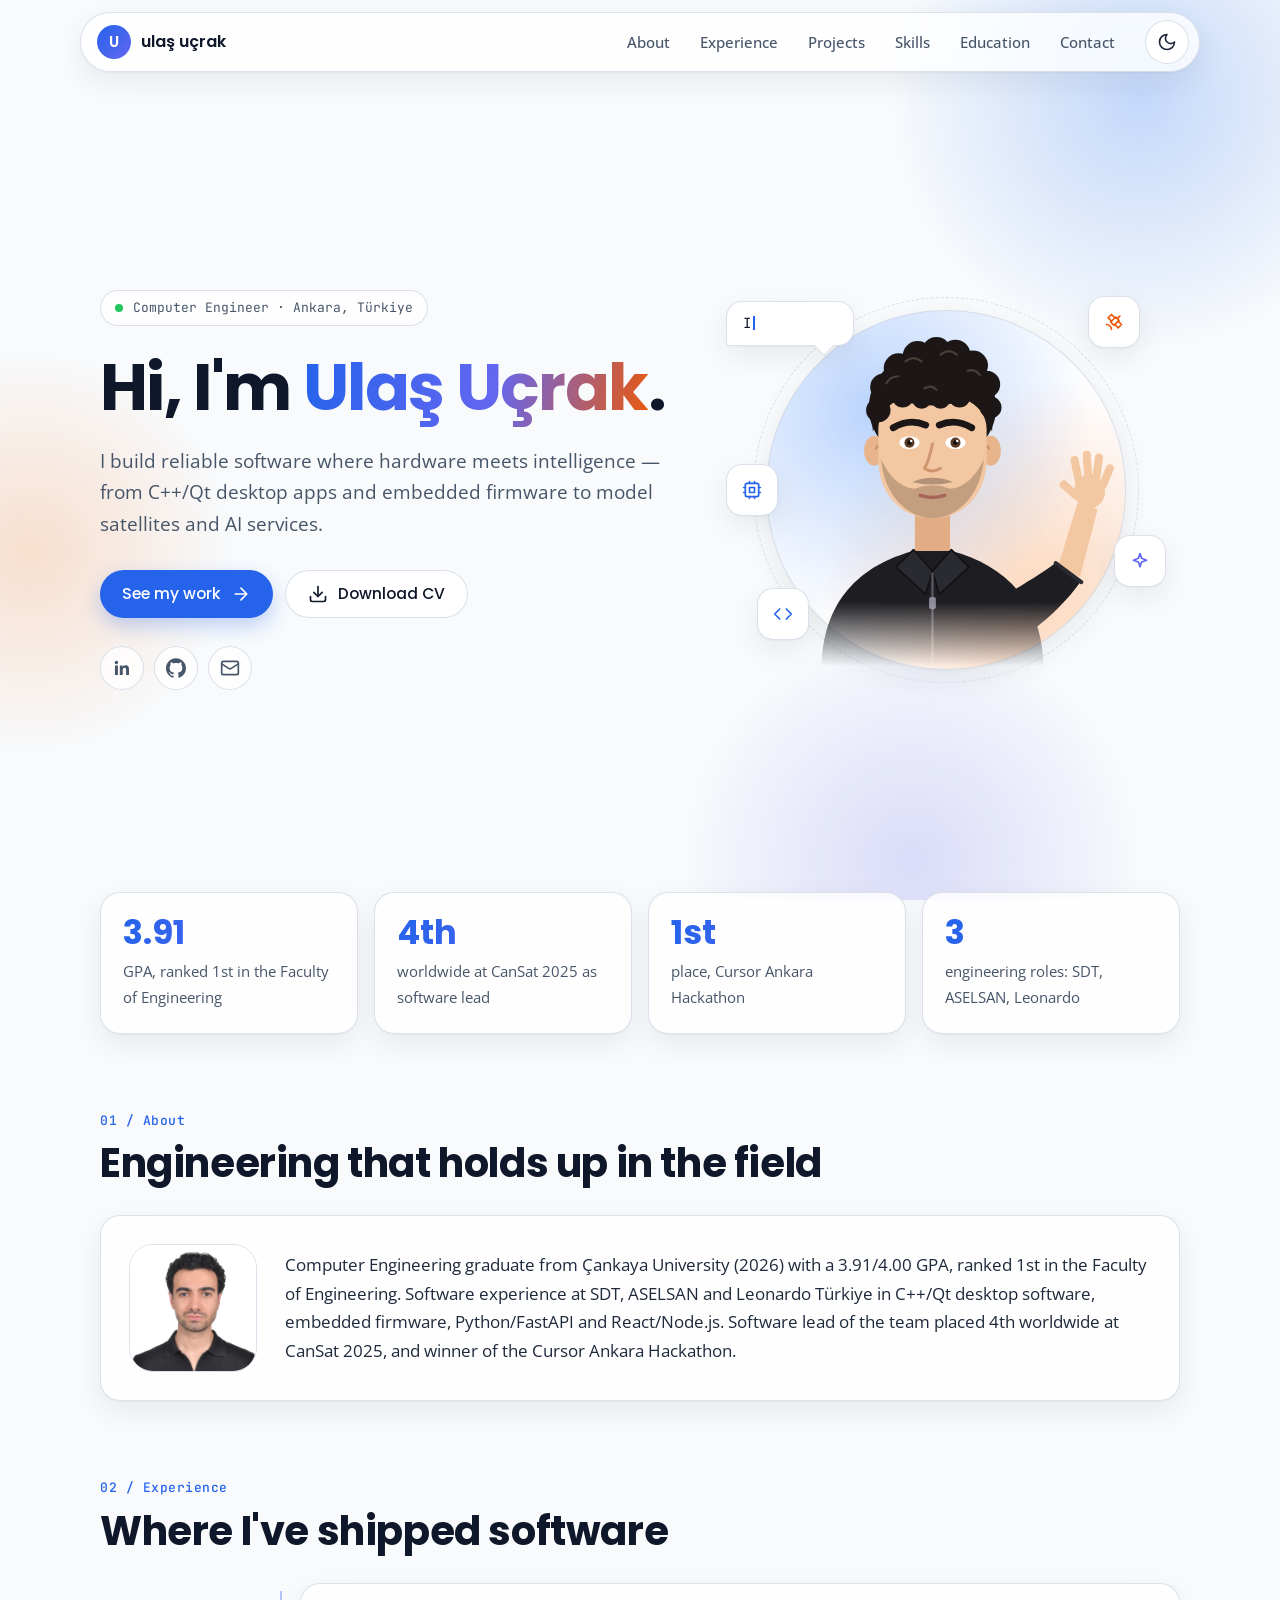
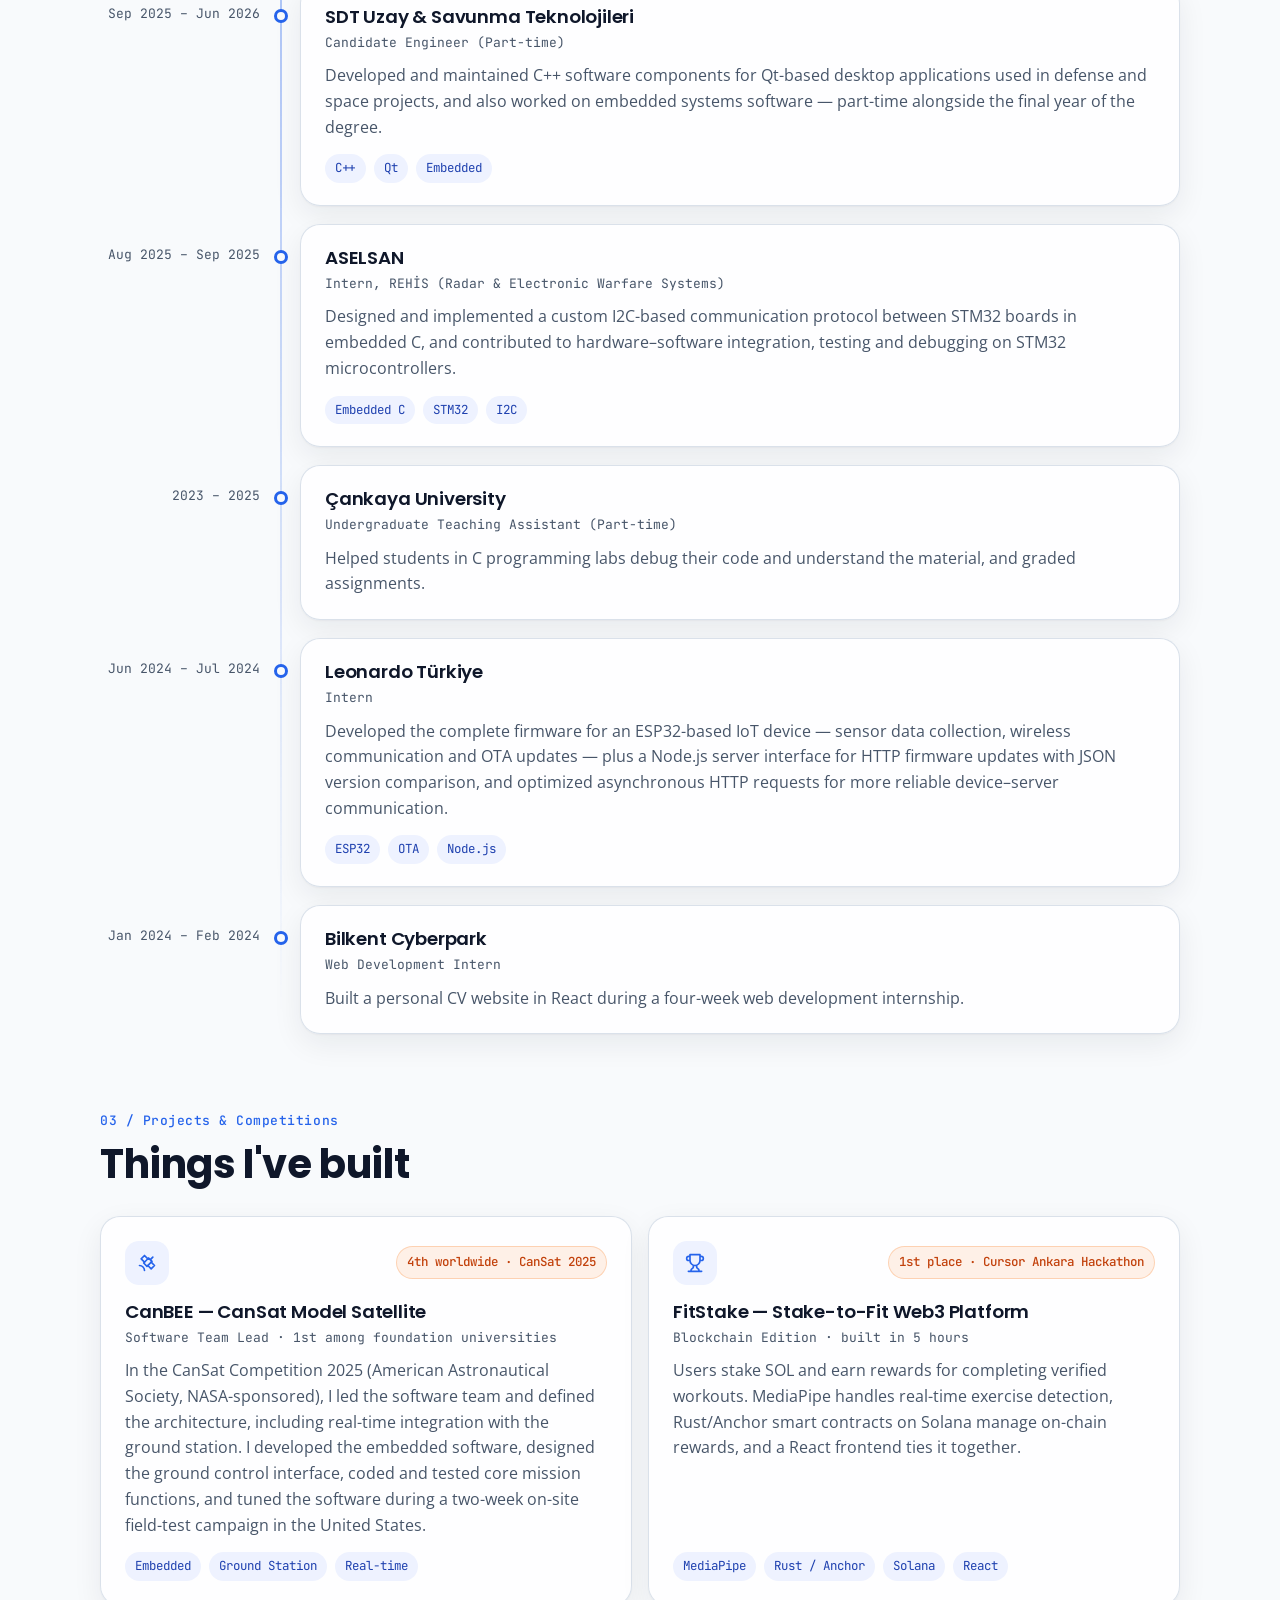
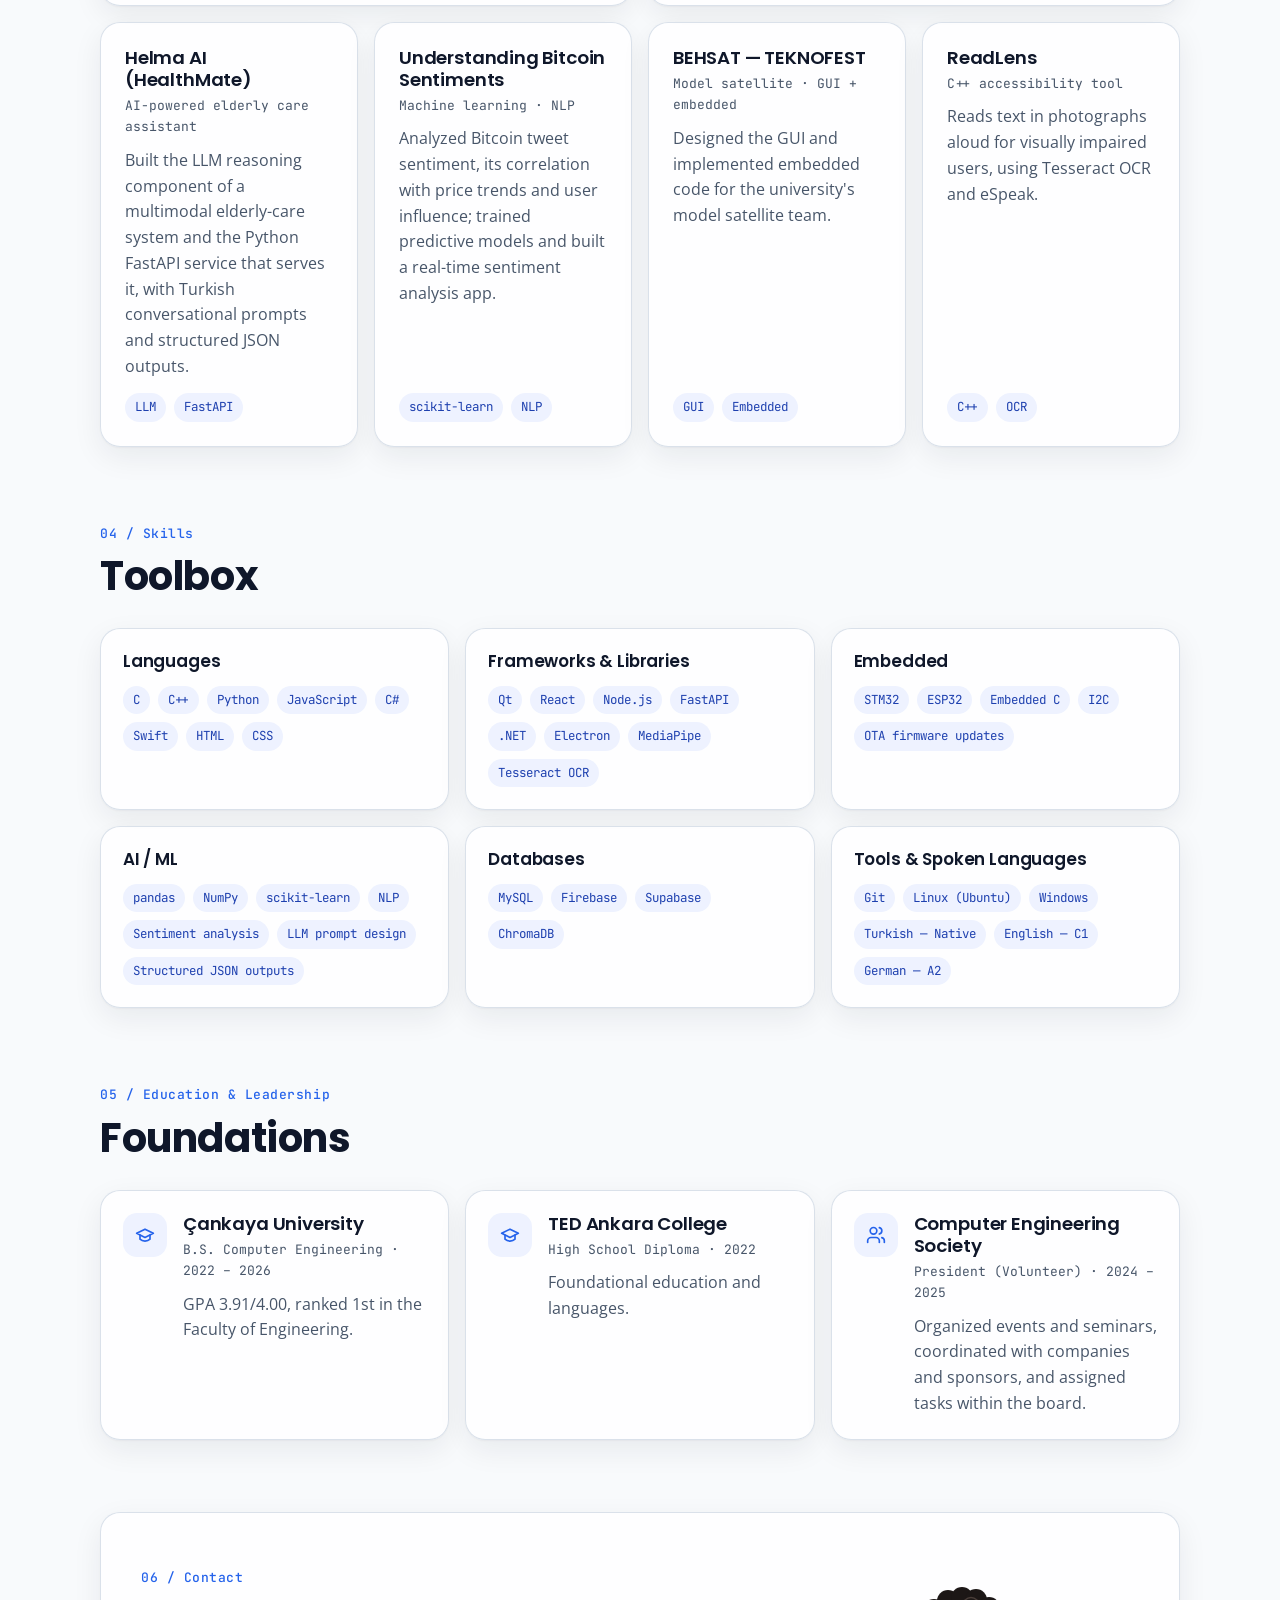
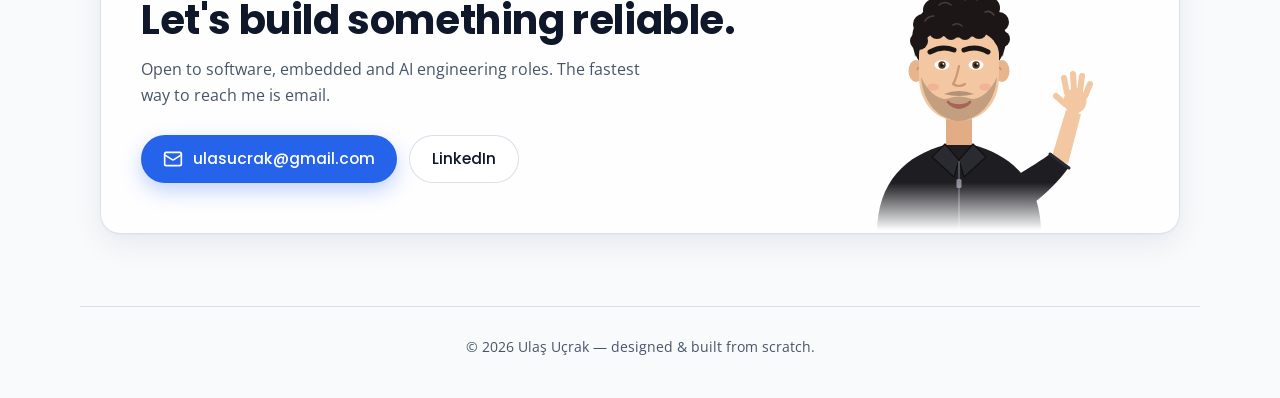
==== commit 13e2dd3c: "Redesign site with light glass theme and animated character New design system (ui-ux-pro-max): light" ====
--- a/index.html
+++ b/index.html
@@ -7,289 +7,618 @@
     <title>Ulaş Uçrak | Software & AI Engineer</title>
     <meta name="description"
         content="Ulaş Uçrak — Computer Engineering graduate (Çankaya University, 2026) working on C++/Qt desktop software, embedded firmware and AI.">
+    <meta name="theme-color" content="#F8FAFC">
+    <script>
+        // Apply saved theme before first paint to avoid a flash
+        document.documentElement.classList.add('js');
+        try { if (localStorage.getItem('theme') === 'dark') document.documentElement.setAttribute('data-theme', 'dark'); } catch (e) { }
+    </script>
+    <link rel="preconnect" href="https://fonts.googleapis.com">
+    <link rel="preconnect" href="https://fonts.gstatic.com" crossorigin>
+    <link rel="stylesheet"
+        href="https://fonts.googleapis.com/css2?family=Poppins:wght@500;600;700&family=Open+Sans:wght@400;500;600&family=JetBrains+Mono:wght@400;500&display=swap">
     <link rel="stylesheet" href="style.css">
 </head>
 
 <body>
+    <a class="skip-link" href="#main">Skip to content</a>
+
+    <!-- Decorative background -->
+    <div class="bg-blobs" aria-hidden="true">
+        <span class="blob blob-1"></span>
+        <span class="blob blob-2"></span>
+        <span class="blob blob-3"></span>
+    </div>
 
     <!-- NAVBAR -->
-    <header>
-        <nav>
-            <div class="logo">ulasucrak</div>
+    <header class="nav-wrap">
+        <nav class="nav" aria-label="Main">
+            <a href="#hero" class="logo" aria-label="Ulaş Uçrak — home">
+                <span class="logo-mark" aria-hidden="true">U</span>
+                <span class="logo-text">ulaş uçrak</span>
+            </a>
             <ul class="nav-links">
-                <li><a href="#summary">Summary</a></li>
+                <li><a href="#about">About</a></li>
+                <li><a href="#experience">Experience</a></li>
+                <li><a href="#projects">Projects</a></li>
+                <li><a href="#skills">Skills</a></li>
                 <li><a href="#education">Education</a></li>
-                <li><a href="#projects">Projects</a></li>
-                <li><a href="#experience">Experience</a></li>
-                <li><a href="#skills">Skills</a></li>
                 <li><a href="#contact">Contact</a></li>
             </ul>
-            <button id="theme-toggle" aria-label="Toggle dark mode">🌙</button>
+            <button id="theme-toggle" class="icon-btn" type="button" aria-label="Switch to dark mode">
+                <svg class="i-moon" viewBox="0 0 24 24" aria-hidden="true">
+                    <path d="M12 3a6 6 0 0 0 9 9 9 9 0 1 1-9-9Z" />
+                </svg>
+                <svg class="i-sun" viewBox="0 0 24 24" aria-hidden="true">
+                    <circle cx="12" cy="12" r="4" />
+                    <path
+                        d="M12 2v2M12 20v2M4.93 4.93l1.41 1.41M17.66 17.66l1.41 1.41M2 12h2M20 12h2M6.34 17.66l-1.41 1.41M19.07 4.93l-1.41 1.41" />
+                </svg>
+            </button>
         </nav>
     </header>
 
-    <!-- HERO -->
-    <section id="hero">
-        <p class="hero-eyebrow">Software Engineer</p>
-
-        <div class="avatar-wrap">
-            <img src="profile.jpg" alt="Ulaş Uçrak" class="hero-avatar" onerror="this.style.visibility='hidden'">
-        </div>
-
-        <h1>Hi, I'm <span class="highlight">Ulaş Uçrak</span></h1>
-        <p>I build reliable systems where strong engineering meets intelligent software — from
-            model satellites to on-chain apps.</p>
-
-        <div class="hero-actions">
-            <a href="#projects" class="btn btn-primary">See my projects →</a>
-            <a href="cv.pdf" download class="btn btn-outline">Download CV</a>
-        </div>
-
-        <div class="social-links">
-            <a href="https://linkedin.com/in/ulasucrak" target="_blank" rel="noopener noreferrer" aria-label="LinkedIn">
-                <svg width="22" height="22" viewBox="0 0 24 24" fill="currentColor">
-                    <path
-                        d="M20.447 20.452h-3.554v-5.569c0-1.328-.027-3.037-1.852-3.037-1.853 0-2.136 1.445-2.136 2.939v5.667H9.351V9h3.414v1.561h.046c.477-.9 1.637-1.85 3.37-1.85 3.601 0 4.267 2.37 4.267 5.455v6.286zM5.337 7.433a2.062 2.062 0 1 1 0-4.123 2.062 2.062 0 0 1 0 4.123zM3.558 20.452h3.56V9H3.56v11.452z" />
+    <main id="main">
+
+        <!-- HERO -->
+        <section id="hero" class="hero">
+            <div class="hero-copy">
+                <p class="eyebrow"><span class="dot" aria-hidden="true"></span>Computer Engineer · Ankara, Türkiye</p>
+                <h1>Hi, I'm <span class="grad">Ulaş Uçrak</span>.</h1>
+                <p class="hero-lead">I build reliable software where hardware meets intelligence — from C++/Qt
+                    desktop apps and embedded firmware to model satellites and AI services.</p>
+
+                <div class="hero-actions">
+                    <a href="#projects" class="btn btn-primary">
+                        See my work
+                        <svg viewBox="0 0 24 24" aria-hidden="true">
+                            <path d="M5 12h14M12 5l7 7-7 7" />
+                        </svg>
+                    </a>
+                    <a href="cv.pdf" download class="btn btn-ghost">
+                        <svg viewBox="0 0 24 24" aria-hidden="true">
+                            <path d="M21 15v4a2 2 0 0 1-2 2H5a2 2 0 0 1-2-2v-4" />
+                            <path d="M7 10l5 5 5-5" />
+                            <path d="M12 15V3" />
+                        </svg>
+                        Download CV
+                    </a>
+                </div>
+
+                <ul class="socials" aria-label="Social links">
+                    <li><a href="https://linkedin.com/in/ulasucrak" target="_blank" rel="noopener noreferrer"
+                            aria-label="LinkedIn">
+                            <svg viewBox="0 0 24 24" class="fill" aria-hidden="true">
+                                <path
+                                    d="M20.447 20.452h-3.554v-5.569c0-1.328-.027-3.037-1.852-3.037-1.853 0-2.136 1.445-2.136 2.939v5.667H9.351V9h3.414v1.561h.046c.477-.9 1.637-1.85 3.37-1.85 3.601 0 4.267 2.37 4.267 5.455v6.286zM5.337 7.433a2.062 2.062 0 1 1 0-4.123 2.062 2.062 0 0 1 0 4.123zM3.558 20.452h3.56V9H3.56v11.452z" />
+                            </svg></a></li>
+                    <li><a href="https://github.com/ulasucrak" target="_blank" rel="noopener noreferrer"
+                            aria-label="GitHub">
+                            <svg viewBox="0 0 24 24" class="fill" aria-hidden="true">
+                                <path
+                                    d="M12 .297c-6.630 0-12 5.373-12 12 0 5.303 3.438 9.8 8.205 11.385.6.113.82-.258.82-.577 0-.285-.01-1.04-.015-2.04-3.338.724-4.042-1.61-4.042-1.61C4.422 18.070 3.633 17.700 3.633 17.700c-1.087-.744.084-.729.084-.729 1.205.084 1.838 1.236 1.838 1.236 1.070 1.835 2.809 1.305 3.495.998.108-.776.417-1.305.760-1.605-2.665-.3-5.466-1.332-5.466-5.930 0-1.310.465-2.380 1.235-3.220-.135-.303-.54-1.523.105-3.176 0 0 1.005-.322 3.300 1.230.960-.267 1.980-.399 3-.405 1.020.006 2.040.138 3 .405 2.280-1.552 3.285-1.230 3.285-1.230.645 1.653.24 2.873.12 3.176.765.840 1.230 1.910 1.230 3.220 0 4.610-2.805 5.625-5.475 5.920.42.36.81 1.096.81 2.220 0 1.606-.015 2.896-.015 3.286 0 .315.21.69.825.57C20.565 22.092 24 17.592 24 12.297c0-6.627-5.373-12-12-12" />
+                            </svg></a></li>
+                    <li><a href="mailto:ulasucrak@gmail.com" aria-label="Email">
+                            <svg viewBox="0 0 24 24" aria-hidden="true">
+                                <rect x="2" y="4" width="20" height="16" rx="2" />
+                                <path d="m22 7-8.97 5.7a1.94 1.94 0 0 1-2.06 0L2 7" />
+                            </svg></a></li>
+                </ul>
+            </div>
+
+            <!-- Character stage -->
+            <div class="stage" id="hero-stage">
+                <span class="stage-ring" aria-hidden="true"></span>
+
+                <span class="orbit o1" aria-hidden="true">
+                    <svg viewBox="0 0 24 24">
+                        <rect x="4" y="4" width="16" height="16" rx="2" />
+                        <rect x="9" y="9" width="6" height="6" />
+                        <path d="M15 2v2M15 20v2M2 15h2M2 9h2M20 15h2M20 9h2M9 2v2M9 20v2" />
+                    </svg>
+                </span>
+                <span class="orbit o2" aria-hidden="true">
+                    <svg viewBox="0 0 24 24">
+                        <path d="M13 7 9 3 5 7l4 4" />
+                        <path d="m17 11 4 4-4 4-4-4" />
+                        <path d="m8 12 4 4 6-6-4-4Z" />
+                        <path d="m16 8 3-3" />
+                        <path d="M9 21a6 6 0 0 0-6-6" />
+                    </svg>
+                </span>
+                <span class="orbit o3" aria-hidden="true">
+                    <svg viewBox="0 0 24 24">
+                        <path d="m16 18 6-6-6-6M8 6l-6 6 6 6" />
+                    </svg>
+                </span>
+                <span class="orbit o4" aria-hidden="true">
+                    <svg viewBox="0 0 24 24">
+                        <path d="M12 3l1.9 5.8L20 11l-6.1 2.2L12 19l-1.9-5.8L4 11l6.1-2.2Z" />
+                    </svg>
+                </span>
+
+                <div class="bubble" aria-hidden="true"><span class="bubble-text">Hi there!</span><span
+                        class="caret"></span></div>
+
+                <svg class="character" viewBox="0 0 260 280" role="img"
+                    aria-label="Illustrated character of Ulaş waving">
+                    <g class="ch-body">
+                        <!-- neck -->
+                        <path d="M107 156 L107 194 Q120 203 133 194 L133 156 Z" fill="#E2AD85" />
+                        <!-- torso: black zip polo -->
+                        <path d="M38 280 C38 228 68 202 106 192 L134 192 C172 202 202 228 202 280 Z"
+                            fill="#1D1D22" />
+                        <path d="M106 191 L93 204 L115 224 L120 207 Z" fill="#2A2A31" stroke="#111114"
+                            stroke-width="1.2" stroke-linejoin="round" />
+                        <path d="M134 191 L147 204 L125 224 L120 207 Z" fill="#2A2A31" stroke="#111114"
+                            stroke-width="1.2" stroke-linejoin="round" />
+                        <path d="M120 208 L120 280" stroke="#5B5B66" stroke-width="1.6" />
+                        <rect x="117.5" y="226" width="5" height="9" rx="1.5" fill="#8A8A96" />
+                    </g>
+
+                    <!-- waving arm -->
+                    <g class="ch-arm">
+                        <path d="M172 226 C188 216 202 208 212 200 L230 214 C220 228 206 242 192 252 Z"
+                            fill="#1D1D22" />
+                        <path d="M213 203 L227 157 L242 161 L229 211 Z" fill="#F2C7A1" />
+                        <path d="M211 201 L230 215" stroke="#2A2A31" stroke-width="3" stroke-linecap="round" />
+                        <g stroke="#F2C7A1" stroke-width="6" stroke-linecap="round">
+                            <path d="M228 140 L225 125" />
+                            <path d="M235 137 L234 121" />
+                            <path d="M241 138 L243 123" />
+                            <path d="M246 143 L251 131" />
+                            <path d="M226 151 L217 143" />
+                        </g>
+                        <ellipse cx="236" cy="148" rx="11.5" ry="12.5" fill="#F2C7A1" />
+                    </g>
+
+                    <!-- head -->
+                    <g class="ch-head">
+                        <ellipse cx="120" cy="86" rx="47" ry="42" fill="#1C1716" />
+                        <ellipse cx="77" cy="118" rx="7.5" ry="11" fill="#E8B48C" />
+                        <ellipse cx="163" cy="118" rx="7.5" ry="11" fill="#E8B48C" />
+                        <path d="M78 117 q2 -5 3 0" stroke="#C98F68" stroke-width="1.6" fill="none" />
+                        <path d="M162 117 q-2 -5 -3 0" stroke="#C98F68" stroke-width="1.6" fill="none" />
+                        <path d="M80 102 C80 66 160 66 160 102 L160 124 C160 152 141 168 120 168 C99 168 80 152 80 124 Z"
+                            fill="#F2C7A1" />
+                        <!-- stubble -->
+                        <path d="M82 124 C84 150 100 167 120 168 C140 167 156 150 158 124 C152 138 142 146 133 146 Q120 141 107 146 C98 146 88 138 82 124 Z"
+                            fill="#3A2C26" opacity="0.26" />
+                        <path d="M105 141 Q120 135 135 141 Q120 145 105 141 Z" fill="#3A2C26" opacity="0.34" />
+                        <!-- curly hair -->
+                        <g fill="#1C1716">
+                            <path
+                                d="M76 104 C72 64 92 42 120 42 C148 42 168 64 164 104 C160 90 154 82 146 80 C132 86 108 86 94 80 C86 82 80 90 76 104 Z" />
+                            <circle cx="80" cy="88" r="9" />
+                            <circle cx="84" cy="71" r="10" />
+                            <circle cx="95" cy="57" r="11" />
+                            <circle cx="109" cy="48" r="11" />
+                            <circle cx="123" cy="45" r="11" />
+                            <circle cx="137" cy="47" r="11" />
+                            <circle cx="150" cy="55" r="11" />
+                            <circle cx="160" cy="69" r="10" />
+                            <circle cx="163" cy="86" r="8" />
+                            <circle cx="98" cy="78" r="8" />
+                            <circle cx="112" cy="80" r="7" />
+                            <circle cx="126" cy="80" r="7" />
+                            <circle cx="140" cy="78" r="8" />
+                            <circle cx="152" cy="74" r="7" />
+                        </g>
+                        <g stroke="#4A3E39" stroke-width="1.6" fill="none" stroke-linecap="round">
+                            <path d="M100 52 q6 -5 12 0" />
+                            <path d="M126 47 q6 -5 12 0" />
+                            <path d="M146 59 q5 -2 9 3" />
+                            <path d="M86 68 q3 -5 9 -5" />
+                            <path d="M114 72 q5 -3 9 1" />
+                        </g>
+                        <!-- brows -->
+                        <g class="ch-brows">
+                            <path d="M91 101 Q103 94 115 99" stroke="#1C1716" stroke-width="5" stroke-linecap="round"
+                                fill="none" />
+                            <path d="M125 99 Q137 94 149 101" stroke="#1C1716" stroke-width="5"
+                                stroke-linecap="round" fill="none" />
+                        </g>
+                        <!-- eyes -->
+                        <g class="ch-eye">
+                            <ellipse cx="103" cy="112" rx="7.5" ry="4.8" fill="#FFFFFF" />
+                            <g class="ch-pupil">
+                                <circle cx="103" cy="112" r="3.7" fill="#5B3A24" />
+                                <circle cx="103" cy="112" r="1.8" fill="#15110F" />
+                                <circle cx="104.3" cy="110.8" r="0.9" fill="#FFFFFF" />
+                            </g>
+                        </g>
+                        <g class="ch-eye">
+                            <ellipse cx="137" cy="112" rx="7.5" ry="4.8" fill="#FFFFFF" />
+                            <g class="ch-pupil">
+                                <circle cx="137" cy="112" r="3.7" fill="#5B3A24" />
+                                <circle cx="137" cy="112" r="1.8" fill="#15110F" />
+                                <circle cx="138.3" cy="110.8" r="0.9" fill="#FFFFFF" />
+                            </g>
+                        </g>
+                        <!-- nose -->
+                        <path d="M120 113 Q117 127 114 131 Q120 135 126 131" stroke="#CF9670" stroke-width="2.2"
+                            fill="none" stroke-linecap="round" stroke-linejoin="round" />
+                        <!-- mouth -->
+                        <path class="ch-mouth-neutral" d="M111 151 Q120 154 129 151" stroke="#A8645A"
+                            stroke-width="2.6" fill="none" stroke-linecap="round" />
+                        <path class="ch-mouth-smile" d="M109 149 Q120 160 131 149" stroke="#A8645A"
+                            stroke-width="2.6" fill="none" stroke-linecap="round" />
+                        <!-- cheeks -->
+                        <ellipse class="ch-cheek" cx="94" cy="134" rx="6" ry="3.5" fill="#F09A8A" />
+                        <ellipse class="ch-cheek" cx="146" cy="134" rx="6" ry="3.5" fill="#F09A8A" />
+                    </g>
                 </svg>
-            </a>
-            <a href="https://github.com/ulasucrak" target="_blank" rel="noopener noreferrer" aria-label="GitHub">
-                <svg width="22" height="22" viewBox="0 0 24 24" fill="currentColor">
-                    <path
-                        d="M12 .297c-6.63 0-12 5.373-12 12 0 5.303 3.438 9.8 8.205 11.385.6.113.82-.258.82-.577 0-.285-.01-1.04-.015-2.04-3.338.724-4.042-1.61-4.042-1.61C4.422 18.07 3.633 17.7 3.633 17.7c-1.087-.744.084-.729.084-.729 1.205.084 1.838 1.236 1.838 1.236 1.07 1.835 2.809 1.305 3.495.998.108-.776.417-1.305.76-1.605-2.665-.3-5.466-1.332-5.466-5.93 0-1.31.465-2.38 1.235-3.22-.135-.303-.54-1.523.105-3.176 0 0 1.005-.322 3.3 1.23.96-.267 1.98-.399 3-.405 1.02.006 2.04.138 3 .405 2.28-1.552 3.285-1.23 3.285-1.23.645 1.653.24 2.873.12 3.176.765.84 1.23 1.91 1.23 3.22 0 4.61-2.805 5.625-5.475 5.92.42.36.81 1.096.81 2.22 0 1.606-.015 2.896-.015 3.286 0 .315.21.69.825.57C20.565 22.092 24 17.592 24 12.297c0-6.627-5.373-12-12-12" />
-                </svg>
-            </a>
-            <a href="mailto:ulasucrak@gmail.com" aria-label="Email">
-                <svg width="22" height="22" viewBox="0 0 24 24" fill="currentColor">
-                    <path
-                        d="M24 5.457v13.909c0 .904-.732 1.636-1.636 1.636h-3.819V11.73L12 16.64l-6.545-4.91v9.273H1.636A1.636 1.636 0 0 1 0 19.366V5.457c0-2.023 2.309-3.178 3.927-1.964L5.455 4.64 12 9.548l6.545-4.91 1.528-1.145C21.69 2.28 24 3.434 24 5.457z" />
-                </svg>
-            </a>
-        </div>
-    </section>
-
-    <!-- SUMMARY -->
-    <section id="summary">
-        <div class="section-head">
-            <span class="section-index">01</span>
-            <h2>Summary</h2>
-            <span class="section-rule"></span>
-        </div>
-        <p>
-            Computer Engineering graduate from Çankaya University (2026) with a 3.91/4.00 GPA, ranked 1st in the
-            Faculty of Engineering. Software experience at SDT, ASELSAN and Leonardo Türkiye in C++/Qt desktop
-            software, embedded firmware, Python/FastAPI and React/Node.js. Software lead of the team placed 4th
-            worldwide at CanSat 2025, and winner of the Cursor Ankara Hackathon.
-        </p>
-    </section>
-
-    <!-- EDUCATION -->
-    <section id="education">
-        <div class="section-head">
-            <span class="section-index">02</span>
-            <h2>Education</h2>
-            <span class="section-rule"></span>
-        </div>
-        <div class="card-grid">
-            <div class="card">
-                <h3>Çankaya University</h3>
-                <p class="card-tag">B.S. Computer Engineering · 2022 – 2026</p>
-                <p>GPA 3.91/4.00, ranked 1st in the Faculty of Engineering.</p>
-            </div>
-            <div class="card">
-                <h3>TED Ankara College</h3>
-                <p class="card-tag">High School Diploma · 2022</p>
-                <p>Foundational education and languages.</p>
-            </div>
-        </div>
-    </section>
-
-    <!-- PROJECTS -->
-    <section id="projects">
-        <div class="section-head">
-            <span class="section-index">03</span>
-            <h2>Projects</h2>
-            <span class="section-rule"></span>
-        </div>
-        <div class="card-grid">
-            <div class="card card-wide card-featured">
-                <h3>CanBEE — CANSAT Model Satellite</h3>
-                <p class="card-tag">1st Foundation Universities · 4th Worldwide — CANSAT 2025</p>
-                <p>As Software Team Lead, I developed the embedded software and designed the ground control
-                    interface for our model satellite in the CANSAT Competition 2025, organized by the American
-                    Astronautical Society and sponsored by NASA. Beyond leading software architecture and ensuring
-                    real-time system integration, I directly contributed to coding, testing, and implementing
-                    mission-critical functionality. During the two-week on-site field testing campaign in the
-                    United States, I supervised integration while refining the software for optimal performance.
-                    Our team ranked first among foundation universities and fourth worldwide.</p>
-            </div>
-            <div class="card card-wide card-featured">
-                <h3>FitStake — Stake-to-Fit Web3 Platform</h3>
-                <p class="card-tag">1st Place — Cursor Ankara Hackathon: Blockchain Edition</p>
-                <p>A Web3 "stake-to-fit" platform built in 5 hours. Users stake SOL and earn rewards by completing
-                    verified workouts. Real-time exercise detection runs on MediaPipe AI, while smart contracts
-                    written in Rust with the Anchor framework manage on-chain reward distribution on Solana. The
-                    React frontend communicates with the blockchain via Web3.</p>
-            </div>
-            <div class="card">
-                <h3>Helma AI (HealthMate) — Elderly Care Assistant</h3>
-                <p class="card-tag">Multimodal · LLM Reasoning · FastAPI</p>
-                <p>Built the LLM reasoning component of a multimodal elderly-care system and the Python FastAPI
-                    service that serves it, designing Turkish conversational prompts and structured JSON outputs
-                    for daily-routine and health inference.</p>
-            </div>
-            <div class="card">
-                <h3>Understanding Bitcoin Sentiments</h3>
-                <p class="card-tag">Machine Learning · NLP</p>
-                <p>A machine-learning system analyzing Bitcoin tweet sentiment and its correlation with price
-                    trends — preprocessing datasets, training predictive models, and shipping a real-time sentiment
-                    analysis app that also assesses user influence on market predictions.</p>
-            </div>
-            <div class="card">
-                <h3>BEHSAT — TEKNOFEST</h3>
-                <p class="card-tag">Model Satellite · Embedded + GUI</p>
-                <p>Designed the GUI and implemented embedded code for the university's model satellite team
-                    competing at TEKNOFEST.</p>
-            </div>
-            <div class="card">
-                <h3>ReadLens</h3>
-                <p class="card-tag">C++ · Accessibility · OCR</p>
-                <p>A C++ accessibility tool that reads text in photographs aloud for visually impaired users,
-                    built with Tesseract OCR and eSpeak.</p>
-            </div>
-        </div>
-    </section>
-
-    <!-- EXPERIENCE -->
-    <section id="experience">
-        <div class="section-head">
-            <span class="section-index">04</span>
-            <h2>Experience</h2>
-            <span class="section-rule"></span>
-        </div>
-        <div class="card-grid">
-            <div class="card">
-                <h3>SDT Uzay &amp; Savunma Teknolojileri</h3>
-                <p class="card-tag">Candidate Engineer (Part-time) · Sep 2025 – Jun 2026</p>
-                <p>Developed and maintained C++ software components for Qt-based desktop applications used in
-                    defense and space projects, and also worked on embedded systems software — part-time alongside
-                    the final year of the degree.</p>
-            </div>
-            <div class="card">
-                <h3>ASELSAN</h3>
-                <p class="card-tag">Intern, REHİS (Radar &amp; Electronic Warfare Systems) · Aug 2025 – Sep 2025</p>
-                <p>Designed and implemented a custom I2C-based communication protocol between STM32 boards in
-                    embedded C, and contributed to hardware–software integration, testing and debugging on STM32
-                    microcontrollers.</p>
-            </div>
-            <div class="card">
-                <h3>Leonardo Türkiye</h3>
-                <p class="card-tag">Intern · Jun 2024 – Jul 2024</p>
-                <p>Developed complete firmware for an ESP32-based IoT device — sensor data collection, wireless
-                    communication, and OTA updates — plus a Node.js server interface for HTTP firmware updates with
-                    JSON version comparison, and optimized asynchronous HTTP requests for more reliable
-                    device–server communication.</p>
-            </div>
-            <div class="card">
-                <h3>Çankaya University</h3>
-                <p class="card-tag">Undergraduate Teaching Assistant (Part-time) · 2023 – 2025</p>
-                <p>Helped students in C programming labs debug their code and understand the material, and graded
-                    assignments.</p>
-            </div>
-            <div class="card">
-                <h3>Bilkent Cyberpark</h3>
-                <p class="card-tag">Web Development Intern · Jan 2024 – Feb 2024</p>
-                <p>Built a personal CV website in React during a four-week web development internship.</p>
-            </div>
-            <div class="card">
-                <h3>Computer Engineering Society</h3>
-                <p class="card-tag">President (Volunteer) · 2024 – 2025</p>
-                <p>Led Çankaya University's Computer Engineering Society — organizing events and seminars,
-                    coordinating with companies and sponsors, and assigning tasks within the board.</p>
-            </div>
-        </div>
-    </section>
-
-    <!-- SKILLS -->
-    <section id="skills">
-        <div class="section-head">
-            <span class="section-index">05</span>
-            <h2>Skills</h2>
-            <span class="section-rule"></span>
-        </div>
-        <div class="card-grid">
-            <div class="card">
-                <h3>Programming</h3>
-                <div class="chip-row">
-                    <span class="chip">C</span><span class="chip">C++</span><span class="chip">C#</span>
-                    <span class="chip">Python</span><span class="chip">Swift</span><span class="chip">JavaScript</span>
-                    <span class="chip">HTML</span><span class="chip">CSS</span>
-                </div>
-            </div>
-            <div class="card">
-                <h3>Frameworks</h3>
-                <div class="chip-row">
-                    <span class="chip">Qt</span><span class="chip">React</span><span class="chip">Node.js</span>
-                    <span class="chip">FastAPI</span><span class="chip">.NET</span><span class="chip">Electron</span>
-                    <span class="chip">MediaPipe</span><span class="chip">Tesseract OCR</span>
-                </div>
-            </div>
-            <div class="card">
-                <h3>Databases</h3>
-                <div class="chip-row">
-                    <span class="chip">ChromaDB</span><span class="chip">MySQL</span>
-                    <span class="chip">Firebase</span><span class="chip">Supabase</span>
-                </div>
-            </div>
-            <div class="card">
-                <h3>Systems &amp; Tools</h3>
-                <div class="chip-row">
-                    <span class="chip">Git</span><span class="chip">Linux (Ubuntu)</span><span class="chip">Windows</span>
-                </div>
-            </div>
-            <div class="card">
-                <h3>Embedded</h3>
-                <div class="chip-row">
-                    <span class="chip">STM32</span><span class="chip">ESP32</span><span class="chip">Embedded C</span>
-                    <span class="chip">I2C</span><span class="chip">OTA Firmware Updates</span>
-                </div>
-            </div>
-            <div class="card">
-                <h3>AI / ML</h3>
-                <div class="chip-row">
-                    <span class="chip">pandas</span><span class="chip">NumPy</span><span class="chip">scikit-learn</span>
-                    <span class="chip">NLP</span><span class="chip">Sentiment Analysis</span>
-                    <span class="chip">LLM Prompt Design</span><span class="chip">Structured JSON Outputs</span>
-                </div>
-            </div>
-            <div class="card">
-                <h3>Languages</h3>
-                <div class="chip-row">
-                    <span class="chip">Turkish — Native</span><span class="chip">English — C1</span>
-                    <span class="chip">German — A2</span>
-                </div>
-            </div>
-        </div>
-    </section>
-
-    <!-- CONTACT -->
-    <section id="contact">
-        <div class="section-head">
-            <span class="section-index">06</span>
-            <h2>Contact</h2>
-            <span class="section-rule"></span>
-        </div>
-        <p class="contact-cta">Let's build something reliable.</p>
-        <a href="mailto:ulasucrak@gmail.com" class="contact-email">ulasucrak@gmail.com</a>
-    </section>
-
-    <!-- FOOTER -->
-    <footer>
-        <p>© 2026 Ulaş Uçrak — Designed &amp; built from scratch.</p>
+                <span class="stage-shadow" aria-hidden="true"></span>
+            </div>
+        </section>
+
+        <!-- STATS -->
+        <section class="stats" aria-label="Highlights">
+            <div class="stat reveal">
+                <span class="stat-num">3.91</span>
+                <span class="stat-label">GPA, ranked 1st in the Faculty of Engineering</span>
+            </div>
+            <div class="stat reveal">
+                <span class="stat-num">4th</span>
+                <span class="stat-label">worldwide at CanSat 2025 as software lead</span>
+            </div>
+            <div class="stat reveal">
+                <span class="stat-num">1st</span>
+                <span class="stat-label">place, Cursor Ankara Hackathon</span>
+            </div>
+            <div class="stat reveal">
+                <span class="stat-num">3</span>
+                <span class="stat-label">engineering roles: SDT, ASELSAN, Leonardo</span>
+            </div>
+        </section>
+
+        <!-- ABOUT -->
+        <section id="about" class="section">
+            <div class="section-head reveal">
+                <span class="kicker">01 / About</span>
+                <h2>Engineering that holds up in the field</h2>
+            </div>
+            <div class="about glass reveal">
+                <img src="profile.jpg" alt="Photo of Ulaş Uçrak" class="about-photo" width="160" height="160"
+                    loading="lazy">
+                <p>
+                    Computer Engineering graduate from Çankaya University (2026) with a 3.91/4.00 GPA, ranked 1st in
+                    the Faculty of Engineering. Software experience at SDT, ASELSAN and Leonardo Türkiye in C++/Qt
+                    desktop software, embedded firmware, Python/FastAPI and React/Node.js. Software lead of the team
+                    placed 4th worldwide at CanSat 2025, and winner of the Cursor Ankara Hackathon.
+                </p>
+            </div>
+        </section>
+
+        <!-- EXPERIENCE -->
+        <section id="experience" class="section">
+            <div class="section-head reveal">
+                <span class="kicker">02 / Experience</span>
+                <h2>Where I've shipped software</h2>
+            </div>
+            <ol class="timeline">
+                <li class="tl-item reveal">
+                    <div class="tl-meta">Sep 2025 – Jun 2026</div>
+                    <div class="tl-card glass">
+                        <h3>SDT Uzay &amp; Savunma Teknolojileri</h3>
+                        <p class="role">Candidate Engineer (Part-time)</p>
+                        <p>Developed and maintained C++ software components for Qt-based desktop applications used in
+                            defense and space projects, and also worked on embedded systems software — part-time
+                            alongside the final year of the degree.</p>
+                        <ul class="tags">
+                            <li>C++</li>
+                            <li>Qt</li>
+                            <li>Embedded</li>
+                        </ul>
+                    </div>
+                </li>
+                <li class="tl-item reveal">
+                    <div class="tl-meta">Aug 2025 – Sep 2025</div>
+                    <div class="tl-card glass">
+                        <h3>ASELSAN</h3>
+                        <p class="role">Intern, REHİS (Radar &amp; Electronic Warfare Systems)</p>
+                        <p>Designed and implemented a custom I2C-based communication protocol between STM32 boards in
+                            embedded C, and contributed to hardware–software integration, testing and debugging on
+                            STM32 microcontrollers.</p>
+                        <ul class="tags">
+                            <li>Embedded C</li>
+                            <li>STM32</li>
+                            <li>I2C</li>
+                        </ul>
+                    </div>
+                </li>
+                <li class="tl-item reveal">
+                    <div class="tl-meta">2023 – 2025</div>
+                    <div class="tl-card glass">
+                        <h3>Çankaya University</h3>
+                        <p class="role">Undergraduate Teaching Assistant (Part-time)</p>
+                        <p>Helped students in C programming labs debug their code and understand the material, and
+                            graded assignments.</p>
+                    </div>
+                </li>
+                <li class="tl-item reveal">
+                    <div class="tl-meta">Jun 2024 – Jul 2024</div>
+                    <div class="tl-card glass">
+                        <h3>Leonardo Türkiye</h3>
+                        <p class="role">Intern</p>
+                        <p>Developed the complete firmware for an ESP32-based IoT device — sensor data collection,
+                            wireless communication and OTA updates — plus a Node.js server interface for HTTP firmware
+                            updates with JSON version comparison, and optimized asynchronous HTTP requests for more
+                            reliable device–server communication.</p>
+                        <ul class="tags">
+                            <li>ESP32</li>
+                            <li>OTA</li>
+                            <li>Node.js</li>
+                        </ul>
+                    </div>
+                </li>
+                <li class="tl-item reveal">
+                    <div class="tl-meta">Jan 2024 – Feb 2024</div>
+                    <div class="tl-card glass">
+                        <h3>Bilkent Cyberpark</h3>
+                        <p class="role">Web Development Intern</p>
+                        <p>Built a personal CV website in React during a four-week web development internship.</p>
+                    </div>
+                </li>
+            </ol>
+        </section>
+
+        <!-- PROJECTS -->
+        <section id="projects" class="section">
+            <div class="section-head reveal">
+                <span class="kicker">03 / Projects &amp; Competitions</span>
+                <h2>Things I've built</h2>
+            </div>
+            <div class="bento">
+                <article class="project glass featured reveal">
+                    <div class="project-top">
+                        <span class="p-icon" aria-hidden="true"><svg viewBox="0 0 24 24">
+                                <path d="M13 7 9 3 5 7l4 4" />
+                                <path d="m17 11 4 4-4 4-4-4" />
+                                <path d="m8 12 4 4 6-6-4-4Z" />
+                                <path d="m16 8 3-3" />
+                                <path d="M9 21a6 6 0 0 0-6-6" />
+                            </svg></span>
+                        <span class="award">4th worldwide · CanSat 2025</span>
+                    </div>
+                    <h3>CanBEE — CanSat Model Satellite</h3>
+                    <p class="role">Software Team Lead · 1st among foundation universities</p>
+                    <p>In the CanSat Competition 2025 (American Astronautical Society, NASA-sponsored), I led the
+                        software team and defined the architecture, including real-time integration with the ground
+                        station. I developed the embedded software, designed the ground control interface, coded and
+                        tested core mission functions, and tuned the software during a two-week on-site field-test
+                        campaign in the United States.</p>
+                    <ul class="tags">
+                        <li>Embedded</li>
+                        <li>Ground Station</li>
+                        <li>Real-time</li>
+                    </ul>
+                </article>
+
+                <article class="project glass featured reveal">
+                    <div class="project-top">
+                        <span class="p-icon" aria-hidden="true"><svg viewBox="0 0 24 24">
+                                <path
+                                    d="M6 9H4.5a2.5 2.5 0 0 1 0-5H6M18 9h1.5a2.5 2.5 0 0 0 0-5H18M4 22h16M10 14.66V17c0 .55-.47.98-.97 1.21C7.85 18.75 7 20.24 7 22M14 14.66V17c0 .55.47.98.97 1.21C16.150 18.75 17 20.24 17 22M18 2H6v7a6 6 0 0 0 12 0V2Z" />
+                            </svg></span>
+                        <span class="award">1st place · Cursor Ankara Hackathon</span>
+                    </div>
+                    <h3>FitStake — Stake-to-Fit Web3 Platform</h3>
+                    <p class="role">Blockchain Edition · built in 5 hours</p>
+                    <p>Users stake SOL and earn rewards for completing verified workouts. MediaPipe handles real-time
+                        exercise detection, Rust/Anchor smart contracts on Solana manage on-chain rewards, and a React
+                        frontend ties it together.</p>
+                    <ul class="tags">
+                        <li>MediaPipe</li>
+                        <li>Rust / Anchor</li>
+                        <li>Solana</li>
+                        <li>React</li>
+                    </ul>
+                </article>
+
+                <article class="project glass reveal">
+                    <h3>Helma AI (HealthMate)</h3>
+                    <p class="role">AI-powered elderly care assistant</p>
+                    <p>Built the LLM reasoning component of a multimodal elderly-care system and the Python FastAPI
+                        service that serves it, with Turkish conversational prompts and structured JSON outputs.</p>
+                    <ul class="tags">
+                        <li>LLM</li>
+                        <li>FastAPI</li>
+                    </ul>
+                </article>
+
+                <article class="project glass reveal">
+                    <h3>Understanding Bitcoin Sentiments</h3>
+                    <p class="role">Machine learning · NLP</p>
+                    <p>Analyzed Bitcoin tweet sentiment, its correlation with price trends and user influence;
+                        trained predictive models and built a real-time sentiment analysis app.</p>
+                    <ul class="tags">
+                        <li>scikit-learn</li>
+                        <li>NLP</li>
+                    </ul>
+                </article>
+
+                <article class="project glass reveal">
+                    <h3>BEHSAT — TEKNOFEST</h3>
+                    <p class="role">Model satellite · GUI + embedded</p>
+                    <p>Designed the GUI and implemented embedded code for the university's model satellite team.</p>
+                    <ul class="tags">
+                        <li>GUI</li>
+                        <li>Embedded</li>
+                    </ul>
+                </article>
+
+                <article class="project glass reveal">
+                    <h3>ReadLens</h3>
+                    <p class="role">C++ accessibility tool</p>
+                    <p>Reads text in photographs aloud for visually impaired users, using Tesseract OCR and eSpeak.
+                    </p>
+                    <ul class="tags">
+                        <li>C++</li>
+                        <li>OCR</li>
+                    </ul>
+                </article>
+            </div>
+        </section>
+
+        <!-- SKILLS -->
+        <section id="skills" class="section">
+            <div class="section-head reveal">
+                <span class="kicker">04 / Skills</span>
+                <h2>Toolbox</h2>
+            </div>
+            <div class="skills">
+                <div class="skill glass reveal">
+                    <h3>Languages</h3>
+                    <ul class="chips">
+                        <li>C</li>
+                        <li>C++</li>
+                        <li>Python</li>
+                        <li>JavaScript</li>
+                        <li>C#</li>
+                        <li>Swift</li>
+                        <li>HTML</li>
+                        <li>CSS</li>
+                    </ul>
+                </div>
+                <div class="skill glass reveal">
+                    <h3>Frameworks &amp; Libraries</h3>
+                    <ul class="chips">
+                        <li>Qt</li>
+                        <li>React</li>
+                        <li>Node.js</li>
+                        <li>FastAPI</li>
+                        <li>.NET</li>
+                        <li>Electron</li>
+                        <li>MediaPipe</li>
+                        <li>Tesseract OCR</li>
+                    </ul>
+                </div>
+                <div class="skill glass reveal">
+                    <h3>Embedded</h3>
+                    <ul class="chips">
+                        <li>STM32</li>
+                        <li>ESP32</li>
+                        <li>Embedded C</li>
+                        <li>I2C</li>
+                        <li>OTA firmware updates</li>
+                    </ul>
+                </div>
+                <div class="skill glass reveal">
+                    <h3>AI / ML</h3>
+                    <ul class="chips">
+                        <li>pandas</li>
+                        <li>NumPy</li>
+                        <li>scikit-learn</li>
+                        <li>NLP</li>
+                        <li>Sentiment analysis</li>
+                        <li>LLM prompt design</li>
+                        <li>Structured JSON outputs</li>
+                    </ul>
+                </div>
+                <div class="skill glass reveal">
+                    <h3>Databases</h3>
+                    <ul class="chips">
+                        <li>MySQL</li>
+                        <li>Firebase</li>
+                        <li>Supabase</li>
+                        <li>ChromaDB</li>
+                    </ul>
+                </div>
+                <div class="skill glass reveal">
+                    <h3>Tools &amp; Spoken Languages</h3>
+                    <ul class="chips">
+                        <li>Git</li>
+                        <li>Linux (Ubuntu)</li>
+                        <li>Windows</li>
+                        <li>Turkish — Native</li>
+                        <li>English — C1</li>
+                        <li>German — A2</li>
+                    </ul>
+                </div>
+            </div>
+        </section>
+
+        <!-- EDUCATION & LEADERSHIP -->
+        <section id="education" class="section">
+            <div class="section-head reveal">
+                <span class="kicker">05 / Education &amp; Leadership</span>
+                <h2>Foundations</h2>
+            </div>
+            <div class="edu">
+                <div class="edu-card glass reveal">
+                    <span class="p-icon" aria-hidden="true"><svg viewBox="0 0 24 24">
+                            <path d="M22 10 12 5 2 10l10 5 10-5Z" />
+                            <path d="M6 12v5c3 3 9 3 12 0v-5" />
+                        </svg></span>
+                    <div>
+                        <h3>Çankaya University</h3>
+                        <p class="role">B.S. Computer Engineering · 2022 – 2026</p>
+                        <p>GPA 3.91/4.00, ranked 1st in the Faculty of Engineering.</p>
+                    </div>
+                </div>
+                <div class="edu-card glass reveal">
+                    <span class="p-icon" aria-hidden="true"><svg viewBox="0 0 24 24">
+                            <path d="M22 10 12 5 2 10l10 5 10-5Z" />
+                            <path d="M6 12v5c3 3 9 3 12 0v-5" />
+                        </svg></span>
+                    <div>
+                        <h3>TED Ankara College</h3>
+                        <p class="role">High School Diploma · 2022</p>
+                        <p>Foundational education and languages.</p>
+                    </div>
+                </div>
+                <div class="edu-card glass reveal">
+                    <span class="p-icon" aria-hidden="true"><svg viewBox="0 0 24 24">
+                            <path d="M16 21v-2a4 4 0 0 0-4-4H6a4 4 0 0 0-4 4v2" />
+                            <circle cx="9" cy="7" r="4" />
+                            <path d="M22 21v-2a4 4 0 0 0-3-3.87M16 3.13a4 4 0 0 1 0 7.75" />
+                        </svg></span>
+                    <div>
+                        <h3>Computer Engineering Society</h3>
+                        <p class="role">President (Volunteer) · 2024 – 2025</p>
+                        <p>Organized events and seminars, coordinated with companies and sponsors, and assigned tasks
+                            within the board.</p>
+                    </div>
+                </div>
+            </div>
+        </section>
+
+        <!-- CONTACT -->
+        <section id="contact" class="section">
+            <div class="contact glass reveal">
+                <div class="contact-copy">
+                    <span class="kicker">06 / Contact</span>
+                    <h2>Let's build something reliable.</h2>
+                    <p>Open to software, embedded and AI engineering roles. The fastest way to reach me is email.</p>
+                    <div class="hero-actions">
+                        <a href="mailto:ulasucrak@gmail.com" class="btn btn-primary">
+                            <svg viewBox="0 0 24 24" aria-hidden="true">
+                                <rect x="2" y="4" width="20" height="16" rx="2" />
+                                <path d="m22 7-8.97 5.7a1.94 1.94 0 0 1-2.06 0L2 7" />
+                            </svg>
+                            ulasucrak@gmail.com
+                        </a>
+                        <a href="https://linkedin.com/in/ulasucrak" target="_blank" rel="noopener noreferrer"
+                            class="btn btn-ghost">LinkedIn</a>
+                    </div>
+                </div>
+                <div class="contact-stage" id="contact-stage" aria-hidden="true"></div>
+            </div>
+        </section>
+    </main>
+
+    <footer class="footer">
+        <p>© 2026 Ulaş Uçrak — designed &amp; built from scratch.</p>
     </footer>
 
-    <button id="back-to-top" aria-label="Back to top">↑</button>
+    <button id="back-to-top" class="icon-btn" type="button" aria-label="Back to top">
+        <svg viewBox="0 0 24 24" aria-hidden="true">
+            <path d="m5 12 7-7 7 7M12 19V5" />
+        </svg>
+    </button>
 
     <script src="script.js"></script>
 </body>
 
-</html>+</html>
--- a/style.css
+++ b/style.css
@@ -1,641 +1,1265 @@
 /* ============================================================
    ULAŞ UÇRAK — PORTFOLIO
-   Design direction: ground-station / telemetry aesthetic.
-   Deep space navy, electric blue/cyan accent, monospace
-   technical labels echoing satellite control interfaces.
-   ============================================================ */
-
-@import url('https://fonts.googleapis.com/css2?family=Space+Grotesk:wght@400;500;600;700&family=IBM+Plex+Mono:wght@400;500;600&display=swap');
-
-/* ============================================================
-   DESIGN TOKENS
+   Design system (ui-ux-pro-max): light glassmorphism,
+   trust blue primary + orange accent, Poppins / Open Sans,
+   JetBrains Mono for technical labels. Illustrated character
+   in the hero and contact sections.
+   ============================================================ */
+
+/* ============================================================
+   TOKENS
    ============================================================ */
 :root {
-    --bg: #f4f6fb;
-    --bg-elevated: #ffffff;
-    --text: #0d1b27;
-    --text-muted: #5a6b7d;
-    --accent: #0a84ff;
-    --accent-2: #00c2c7;
-    --border: #e2e8f2;
-    --grid-line: rgba(10, 132, 255, 0.06);
-    --shadow: 0 10px 40px rgba(13, 27, 39, 0.08);
-    --shadow-strong: 0 20px 60px rgba(13, 27, 39, 0.14);
-
-    --font-display: 'Space Grotesk', sans-serif;
-    --font-mono: 'IBM Plex Mono', monospace;
-
-    --speed: 0.35s;
-    --ease: cubic-bezier(0.22, 1, 0.36, 1);
-    --maxw: 1140px;
-}
-
-body.dark-theme {
-    --bg: #070b14;
-    --bg-elevated: #0e1626;
-    --text: #e8eef7;
-    --text-muted: #8595a8;
-    --accent: #2e9bff;
-    --accent-2: #00e0d4;
-    --border: #1c2a3f;
-    --grid-line: rgba(46, 155, 255, 0.07);
-    --shadow: 0 10px 40px rgba(0, 0, 0, 0.4);
-    --shadow-strong: 0 20px 60px rgba(0, 0, 0, 0.55);
-}
-
-/* ============================================================
-   RESET
+    --bg: #F8FAFC;
+    --fg: #1E293B;
+    --fg-strong: #0F172A;
+    --muted: #475569;
+    --primary: #2563EB;
+    --primary-2: #3B82F6;
+    --on-primary: #FFFFFF;
+    --accent: #EA580C;
+    --accent-text: #C2410C;
+    --card: rgba(255, 255, 255, 0.8);
+    --card-solid: #FFFFFF;
+    --border: rgba(203, 213, 225, 0.7);
+    --chip-bg: #EEF2FF;
+    --chip-fg: #1E40AF;
+    --ring: #2563EB;
+    --shadow: 0 1px 2px rgba(15, 23, 42, 0.04), 0 10px 30px rgba(15, 23, 42, 0.07);
+    --shadow-lift: 0 2px 4px rgba(15, 23, 42, 0.05), 0 18px 40px rgba(37, 99, 235, 0.14);
+    --blob-1: rgba(59, 130, 246, 0.28);
+    --blob-2: rgba(249, 115, 22, 0.20);
+    --blob-3: rgba(99, 102, 241, 0.20);
+
+    --font-head: 'Poppins', system-ui, -apple-system, 'Segoe UI', sans-serif;
+    --font-body: 'Open Sans', system-ui, -apple-system, 'Segoe UI', sans-serif;
+    --font-mono: 'JetBrains Mono', ui-monospace, SFMono-Regular, Consolas, monospace;
+
+    --radius: 20px;
+    --radius-sm: 12px;
+    --maxw: 1120px;
+    --gutter: 20px;
+    --ease-out: cubic-bezier(0.22, 1, 0.36, 1);
+    --ease-back: cubic-bezier(0.34, 1.4, 0.64, 1);
+}
+
+:root[data-theme="dark"] {
+    --bg: #0B1120;
+    --fg: #E2E8F0;
+    --fg-strong: #F8FAFC;
+    --muted: #94A3B8;
+    --primary: #60A5FA;
+    --primary-2: #93C5FD;
+    --on-primary: #0B1120;
+    --accent: #FB923C;
+    --accent-text: #FDBA74;
+    --card: rgba(17, 26, 46, 0.78);
+    --card-solid: #111A2E;
+    --border: rgba(148, 163, 184, 0.18);
+    --chip-bg: rgba(96, 165, 250, 0.12);
+    --chip-fg: #BFDBFE;
+    --ring: #93C5FD;
+    --shadow: 0 1px 2px rgba(0, 0, 0, 0.3), 0 10px 30px rgba(0, 0, 0, 0.35);
+    --shadow-lift: 0 2px 4px rgba(0, 0, 0, 0.3), 0 18px 40px rgba(96, 165, 250, 0.16);
+    --blob-1: rgba(37, 99, 235, 0.30);
+    --blob-2: rgba(234, 88, 12, 0.16);
+    --blob-3: rgba(79, 70, 229, 0.22);
+}
+
+/* ============================================================
+   BASE
    ============================================================ */
 *,
 *::before,
 *::after {
+    box-sizing: border-box;
     margin: 0;
     padding: 0;
-    box-sizing: border-box;
 }
 
 html {
     scroll-behavior: smooth;
-    scroll-padding-top: 90px;
+    scroll-padding-top: 88px;
+    -webkit-text-size-adjust: 100%;
 }
 
 body {
-    font-family: var(--font-display);
-    background-color: var(--bg);
-    color: var(--text);
+    font-family: var(--font-body);
+    font-size: 1rem;
     line-height: 1.65;
-    transition: background-color var(--speed) var(--ease), color var(--speed) var(--ease);
+    color: var(--fg);
+    background: var(--bg);
     overflow-x: hidden;
-}
-
-/* Faint engineering grid in the background */
-body::before {
-    content: "";
+    transition: background-color 0.3s ease, color 0.3s ease;
+}
+
+img,
+svg {
+    display: block;
+    max-width: 100%;
+}
+
+a {
+    color: inherit;
+    text-decoration: none;
+}
+
+ul,
+ol {
+    list-style: none;
+}
+
+h1,
+h2,
+h3 {
+    font-family: var(--font-head);
+    color: var(--fg-strong);
+    line-height: 1.2;
+    letter-spacing: -0.01em;
+}
+
+:focus-visible {
+    outline: 2px solid var(--ring);
+    outline-offset: 3px;
+    border-radius: 8px;
+}
+
+.skip-link {
+    position: absolute;
+    left: 16px;
+    top: -60px;
+    z-index: 100;
+    background: var(--primary);
+    color: var(--on-primary);
+    padding: 10px 16px;
+    border-radius: 10px;
+    font-weight: 600;
+}
+
+.skip-link:focus {
+    top: 12px;
+}
+
+/* SVG icon defaults (Lucide-style strokes) */
+.btn svg,
+.icon-btn svg,
+.socials svg,
+.orbit svg,
+.p-icon svg {
+    width: 20px;
+    height: 20px;
+    fill: none;
+    stroke: currentColor;
+    stroke-width: 2;
+    stroke-linecap: round;
+    stroke-linejoin: round;
+    flex: none;
+}
+
+.socials svg.fill {
+    fill: currentColor;
+    stroke: none;
+}
+
+/* ============================================================
+   BACKGROUND BLOBS
+   ============================================================ */
+.bg-blobs {
     position: fixed;
     inset: 0;
-    background-image:
-        linear-gradient(var(--grid-line) 1px, transparent 1px),
-        linear-gradient(90deg, var(--grid-line) 1px, transparent 1px);
-    background-size: 46px 46px;
     z-index: -1;
+    overflow: hidden;
     pointer-events: none;
 }
 
-::selection {
-    background: var(--accent);
-    color: #fff;
-}
-
-/* ============================================================
-   NAVBAR
-   ============================================================ */
-header {
+.blob {
+    position: absolute;
+    border-radius: 50%;
+}
+
+.blob-1 {
+    width: 520px;
+    height: 520px;
+    background: radial-gradient(circle, var(--blob-1), transparent 68%);
+    top: -160px;
+    right: -120px;
+}
+
+.blob-2 {
+    width: 420px;
+    height: 420px;
+    background: radial-gradient(circle, var(--blob-2), transparent 68%);
+    top: 38%;
+    left: -180px;
+}
+
+.blob-3 {
+    width: 480px;
+    height: 480px;
+    background: radial-gradient(circle, var(--blob-3), transparent 68%);
+    bottom: -200px;
+    right: 10%;
+}
+
+/* ============================================================
+   GLASS SURFACE
+   ============================================================ */
+.glass {
+    background: var(--card);
+    border: 1px solid var(--border);
+    border-radius: var(--radius);
+    box-shadow: var(--shadow);
+}
+
+/* ============================================================
+   NAV
+   ============================================================ */
+.nav-wrap {
     position: sticky;
     top: 0;
-    z-index: 100;
-    background-color: color-mix(in srgb, var(--bg) 82%, transparent);
-    backdrop-filter: blur(14px);
-    -webkit-backdrop-filter: blur(14px);
-    border-bottom: 1px solid var(--border);
-}
-
-nav {
-    display: flex;
-    justify-content: space-between;
-    align-items: center;
-    gap: 1.5rem;
-    padding: 1rem 2rem;
+    z-index: 50;
+    padding: 12px var(--gutter) 0;
+}
+
+.nav {
     max-width: var(--maxw);
     margin: 0 auto;
+    display: flex;
+    align-items: center;
+    gap: 16px;
+    height: 60px;
+    padding: 0 10px 0 16px;
+    background: var(--card);
+    -webkit-backdrop-filter: blur(16px) saturate(140%);
+    backdrop-filter: blur(16px) saturate(140%);
+    border: 1px solid var(--border);
+    border-radius: 999px;
+    box-shadow: var(--shadow);
 }
 
 .logo {
-    font-family: var(--font-mono);
-    font-size: 1.05rem;
+    display: flex;
+    align-items: center;
+    gap: 10px;
+    font-family: var(--font-head);
     font-weight: 600;
-    letter-spacing: -0.02em;
-    color: var(--text);
+    color: var(--fg-strong);
     white-space: nowrap;
 }
 
-.logo::before {
-    content: "◆ ";
-    color: var(--accent);
+.logo-mark {
+    display: grid;
+    place-items: center;
+    width: 34px;
+    height: 34px;
+    border-radius: 50%;
+    background: linear-gradient(135deg, var(--primary), #6366F1);
+    color: #fff;
+    font-size: 0.95rem;
 }
 
 .nav-links {
     display: flex;
-    list-style: none;
-    gap: 1.75rem;
-    flex-wrap: wrap;
-    justify-content: flex-end;
+    gap: 2px;
+    margin-left: auto;
 }
 
 .nav-links a {
-    position: relative;
-    text-decoration: none;
-    color: var(--text-muted);
-    font-size: 0.9rem;
+    display: block;
+    padding: 8px 14px;
+    border-radius: 999px;
+    font-size: 0.925rem;
     font-weight: 500;
-    transition: color var(--speed) var(--ease);
-}
-
-.nav-links a::after {
-    content: "";
-    position: absolute;
-    left: 0;
-    bottom: -4px;
-    width: 0;
-    height: 2px;
-    background: var(--accent);
-    transition: width var(--speed) var(--ease);
-}
-
-.nav-links a:hover,
+    color: var(--muted);
+    transition: color 0.2s ease, background-color 0.2s ease;
+}
+
+.nav-links a:hover {
+    color: var(--fg-strong);
+    background: var(--chip-bg);
+}
+
 .nav-links a.active {
-    color: var(--text);
-}
-
-.nav-links a:hover::after,
-.nav-links a.active::after {
-    width: 100%;
-}
-
-#theme-toggle {
-    background: none;
-    border: 1px solid var(--border);
-    border-radius: 10px;
-    width: 42px;
-    height: 42px;
-    cursor: pointer;
-    font-size: 1.1rem;
-    color: var(--text);
-    transition: border-color var(--speed) var(--ease), transform var(--speed) var(--ease);
-    flex-shrink: 0;
-}
-
-#theme-toggle:hover {
-    border-color: var(--accent);
-    transform: rotate(-12deg);
-}
-
-/* ============================================================
-   HERO
-   ============================================================ */
-#hero {
-    min-height: calc(100vh - 74px);
-    display: flex;
-    flex-direction: column;
-    justify-content: center;
-    align-items: center;
-    text-align: center;
-    padding: 3rem 2rem;
-    max-width: var(--maxw);
-    margin: 0 auto;
-    position: relative;
-}
-
-.hero-eyebrow {
-    font-family: var(--font-mono);
-    font-size: 0.8rem;
-    letter-spacing: 0.18em;
-    text-transform: uppercase;
-    color: var(--accent);
-    margin-bottom: 1.75rem;
-    display: flex;
-    align-items: center;
-    gap: 0.6rem;
-}
-
-.hero-eyebrow::before {
-    content: "";
-    width: 7px;
-    height: 7px;
-    border-radius: 50%;
-    background: var(--accent-2);
-    animation: pulse 2.4s infinite;
-}
-
-@keyframes pulse {
-    0% { box-shadow: 0 0 0 0 color-mix(in srgb, var(--accent-2) 60%, transparent); }
-    70% { box-shadow: 0 0 0 10px transparent; }
-    100% { box-shadow: 0 0 0 0 transparent; }
-}
-
-/* Profile avatar with rotating ring */
-.avatar-wrap {
-    position: relative;
-    margin-bottom: 2rem;
-    display: grid;
-    place-items: center;
-}
-
-.hero-avatar {
-    width: 150px;
-    height: 150px;
-    border-radius: 50%;
-    object-fit: cover;
-    border: 2px solid var(--border);
-    padding: 5px;
-    background: var(--bg-elevated);
-    box-shadow: var(--shadow);
-}
-
-.avatar-wrap::before {
-    content: "";
-    position: absolute;
-    width: 174px;
-    height: 174px;
-    border-radius: 50%;
-    border: 1.5px dashed var(--accent);
-    opacity: 0.4;
-    animation: spin 22s linear infinite;
-}
-
-@keyframes spin {
-    to { transform: rotate(360deg); }
-}
-
-#hero h1 {
-    font-size: clamp(2.4rem, 6vw, 4.2rem);
-    font-weight: 700;
-    line-height: 1.05;
-    letter-spacing: -0.03em;
-    margin-bottom: 1.25rem;
-    max-width: 14ch;
-}
-
-.highlight {
-    color: var(--accent);
-}
-
-#hero > p {
-    font-size: clamp(1.05rem, 2.2vw, 1.3rem);
-    color: var(--text-muted);
-    max-width: 52ch;
-    margin-bottom: 2.5rem;
-}
-
-.hero-actions {
-    display: flex;
-    align-items: center;
-    gap: 1rem;
-    flex-wrap: wrap;
-    justify-content: center;
-}
-
-/* ============================================================
-   BUTTONS
-   ============================================================ */
-.btn {
-    font-family: var(--font-display);
-    font-size: 0.95rem;
-    font-weight: 600;
-    padding: 0.85rem 1.75rem;
-    border-radius: 10px;
-    text-decoration: none;
-    display: inline-flex;
-    align-items: center;
-    gap: 0.5rem;
-    cursor: pointer;
-    border: 1px solid transparent;
-    transition: transform var(--speed) var(--ease), box-shadow var(--speed) var(--ease),
-        background-color var(--speed) var(--ease), color var(--speed) var(--ease),
-        border-color var(--speed) var(--ease);
-}
-
-.btn-primary {
-    background-color: var(--accent);
-    color: #fff;
-    box-shadow: 0 8px 24px color-mix(in srgb, var(--accent) 35%, transparent);
-}
-
-.btn-primary:hover {
-    transform: translateY(-3px);
-    box-shadow: 0 14px 32px color-mix(in srgb, var(--accent) 45%, transparent);
-}
-
-.btn-outline {
-    background-color: transparent;
-    color: var(--text);
-    border: 1px solid var(--border);
-}
-
-.btn-outline:hover {
-    transform: translateY(-3px);
-    border-color: var(--accent);
-    color: var(--accent);
-}
-
-/* ============================================================
-   SOCIAL LINKS
-   ============================================================ */
-.social-links {
-    display: flex;
-    gap: 0.75rem;
-    margin: 2.25rem 0 0;
-    justify-content: center;
-}
-
-.social-links a {
+    color: var(--primary);
+    background: var(--chip-bg);
+}
+
+.icon-btn {
     display: grid;
     place-items: center;
     width: 44px;
     height: 44px;
-    border-radius: 10px;
+    border-radius: 50%;
     border: 1px solid var(--border);
-    color: var(--text-muted);
-    background: var(--bg-elevated);
-    transition: color var(--speed) var(--ease), transform var(--speed) var(--ease),
-        border-color var(--speed) var(--ease);
-}
-
-.social-links a:hover {
-    color: var(--accent);
-    border-color: var(--accent);
-    transform: translateY(-4px);
-}
-
-/* ============================================================
-   SECTIONS
-   ============================================================ */
-section {
+    background: var(--card-solid);
+    color: var(--fg);
+    cursor: pointer;
+    transition: transform 0.2s var(--ease-out), border-color 0.2s ease, color 0.2s ease;
+}
+
+.icon-btn:hover {
+    color: var(--primary);
+    border-color: var(--primary);
+}
+
+.icon-btn:active {
+    transform: scale(0.94);
+}
+
+#theme-toggle .i-sun {
+    display: none;
+}
+
+:root[data-theme="dark"] #theme-toggle .i-sun {
+    display: block;
+}
+
+:root[data-theme="dark"] #theme-toggle .i-moon {
+    display: none;
+}
+
+/* ============================================================
+   BUTTONS
+   ============================================================ */
+.btn {
+    display: inline-flex;
+    align-items: center;
+    gap: 10px;
+    min-height: 48px;
+    padding: 0 22px;
+    border-radius: 999px;
+    font-family: var(--font-head);
+    font-weight: 500;
+    font-size: 0.975rem;
+    cursor: pointer;
+    transition: transform 0.2s var(--ease-out), box-shadow 0.2s ease, background-color 0.2s ease, color 0.2s ease, border-color 0.2s ease;
+}
+
+.btn-primary {
+    background: var(--primary);
+    color: var(--on-primary);
+    box-shadow: 0 8px 20px rgba(37, 99, 235, 0.28);
+}
+
+.btn-primary:hover {
+    transform: translateY(-2px);
+    box-shadow: 0 12px 28px rgba(37, 99, 235, 0.36);
+}
+
+.btn-primary:hover svg {
+    transform: translateX(2px);
+}
+
+.btn svg {
+    transition: transform 0.2s var(--ease-out);
+}
+
+.btn-ghost {
+    background: var(--card-solid);
+    color: var(--fg-strong);
+    border: 1px solid var(--border);
+}
+
+.btn-ghost:hover {
+    border-color: var(--primary);
+    color: var(--primary);
+    transform: translateY(-2px);
+}
+
+.btn:active {
+    transform: translateY(0) scale(0.98);
+}
+
+/* ============================================================
+   LAYOUT
+   ============================================================ */
+main {
     max-width: var(--maxw);
     margin: 0 auto;
-    padding: 5.5rem 2rem;
+    padding: 0 var(--gutter);
+}
+
+.section {
+    padding: 72px 0 0;
 }
 
 .section-head {
+    margin-bottom: 28px;
+}
+
+.kicker {
+    display: inline-block;
+    font-family: var(--font-mono);
+    font-size: 0.8125rem;
+    font-weight: 500;
+    letter-spacing: 0.04em;
+    color: var(--primary);
+    margin-bottom: 8px;
+}
+
+.section-head h2,
+.contact h2 {
+    font-size: clamp(1.75rem, 3.6vw, 2.5rem);
+    font-weight: 700;
+}
+
+.role {
+    font-family: var(--font-mono);
+    font-size: 0.8125rem;
+    color: var(--muted);
+    margin: 4px 0 10px;
+}
+
+/* ============================================================
+   HERO
+   ============================================================ */
+.hero {
+    display: grid;
+    grid-template-columns: 1.1fr 0.9fr;
+    align-items: center;
+    gap: 40px;
+    min-height: min(calc(100vh - 72px), 820px);
+    min-height: min(calc(100svh - 72px), 820px);
+    padding: 48px 0 32px;
+}
+
+.eyebrow {
+    display: inline-flex;
+    align-items: center;
+    gap: 10px;
+    padding: 6px 14px;
+    border-radius: 999px;
+    background: var(--card);
+    border: 1px solid var(--border);
+    font-family: var(--font-mono);
+    font-size: 0.8125rem;
+    color: var(--muted);
+    margin-bottom: 22px;
+}
+
+.eyebrow .dot {
+    width: 8px;
+    height: 8px;
+    border-radius: 50%;
+    background: #22C55E;
+    box-shadow: 0 0 0 0 rgba(34, 197, 94, 0.5);
+    animation: pulse 2.4s ease-out infinite;
+}
+
+.hero h1 {
+    font-size: clamp(2.4rem, 6vw, 4.1rem);
+    font-weight: 700;
+    letter-spacing: -0.025em;
+    margin-bottom: 18px;
+}
+
+.grad {
+    background: linear-gradient(100deg, var(--primary) 0%, #6366F1 55%, var(--accent) 100%);
+    -webkit-background-clip: text;
+    background-clip: text;
+    color: transparent;
+}
+
+.hero-lead {
+    font-size: clamp(1.05rem, 1.6vw, 1.2rem);
+    color: var(--muted);
+    max-width: 34em;
+    margin-bottom: 30px;
+}
+
+.hero-actions {
     display: flex;
-    align-items: baseline;
-    gap: 1rem;
-    margin-bottom: 2.5rem;
-}
-
-.section-index {
-    font-family: var(--font-mono);
-    font-size: 0.85rem;
-    color: var(--accent);
-    font-weight: 500;
-    white-space: nowrap;
-}
-
-section h2 {
-    font-size: clamp(1.7rem, 4vw, 2.4rem);
-    font-weight: 700;
-    letter-spacing: -0.02em;
-    white-space: nowrap;
-}
-
-.section-rule {
-    flex: 1;
-    height: 1px;
-    background: var(--border);
-    align-self: center;
-}
-
-/* Summary as a lead paragraph */
-#summary p {
-    font-size: clamp(1.15rem, 2.5vw, 1.5rem);
-    font-weight: 400;
-    line-height: 1.55;
-    color: var(--text);
-    max-width: 60ch;
-    letter-spacing: -0.01em;
-}
-
-/* ============================================================
-   CARD GRID
-   ============================================================ */
-.card-grid {
+    flex-wrap: wrap;
+    gap: 12px;
+}
+
+.socials {
+    display: flex;
+    gap: 10px;
+    margin-top: 28px;
+}
+
+.socials a {
     display: grid;
-    grid-template-columns: repeat(auto-fit, minmax(280px, 1fr));
-    gap: 1.25rem;
-}
-
-.card {
+    place-items: center;
+    width: 44px;
+    height: 44px;
+    border-radius: 50%;
+    border: 1px solid var(--border);
+    background: var(--card);
+    color: var(--muted);
+    transition: color 0.2s ease, border-color 0.2s ease, transform 0.2s var(--ease-out);
+}
+
+.socials a:hover {
+    color: var(--primary);
+    border-color: var(--primary);
+    transform: translateY(-2px);
+}
+
+/* ---------- Character stage ---------- */
+.stage {
     position: relative;
-    background-color: var(--bg-elevated);
-    padding: 1.75rem;
-    border-radius: 16px;
+    width: min(100%, 440px);
+    aspect-ratio: 1;
+    justify-self: center;
+    cursor: pointer;
+    -webkit-tap-highlight-color: transparent;
+}
+
+.stage-ring {
+    position: absolute;
+    inset: 9%;
+    border-radius: 50%;
+    background:
+        radial-gradient(circle at 30% 28%, rgba(59, 130, 246, 0.35), transparent 60%),
+        radial-gradient(circle at 75% 80%, rgba(249, 115, 22, 0.28), transparent 55%),
+        var(--card);
     border: 1px solid var(--border);
-    transition: transform var(--speed) var(--ease), box-shadow var(--speed) var(--ease),
-        border-color var(--speed) var(--ease);
-    overflow: hidden;
-}
-
-.card::before {
+    box-shadow: var(--shadow);
+}
+
+.stage-ring::after {
     content: "";
     position: absolute;
-    top: 0;
+    inset: -14px;
+    border-radius: 50%;
+    border: 1.5px dashed var(--border);
+    animation: spin 40s linear infinite;
+}
+
+.character {
+    position: absolute;
+    left: 50%;
+    bottom: 9%;
+    width: 80%;
+    height: auto;
+    overflow: visible;
+    transform: translateX(-50%);
+    animation: bob 4.8s ease-in-out infinite;
+    -webkit-mask-image: linear-gradient(to bottom, #000 82%, transparent 99%);
+    mask-image: linear-gradient(to bottom, #000 82%, transparent 99%);
+}
+
+.stage-shadow {
+    display: none;
+}
+
+.orbit {
+    position: absolute;
+    display: grid;
+    place-items: center;
+    width: 52px;
+    height: 52px;
+    border-radius: 16px;
+    background: var(--card-solid);
+    border: 1px solid var(--border);
+    box-shadow: var(--shadow);
+    color: var(--primary);
+    animation: float 6s ease-in-out infinite;
+    z-index: 2;
+}
+
+.orbit.o1 { top: 44%; left: 0; animation-delay: -1s; }
+.orbit.o2 { top: 6%; right: 6%; animation-delay: -2.5s; color: var(--accent); }
+.orbit.o3 { bottom: 16%; left: 7%; animation-delay: -4s; }
+.orbit.o4 { bottom: 28%; right: 0; animation-delay: -3s; color: #6366F1; }
+
+.bubble {
+    position: absolute;
+    top: 7%;
     left: 0;
-    width: 100%;
-    height: 3px;
-    background: linear-gradient(90deg, var(--accent), var(--accent-2));
-    transform: scaleX(0);
-    transform-origin: left;
-    transition: transform var(--speed) var(--ease);
-}
-
-.card:hover {
-    transform: translateY(-6px);
-    box-shadow: var(--shadow-strong);
-    border-color: color-mix(in srgb, var(--accent) 30%, var(--border));
-}
-
-.card:hover::before {
-    transform: scaleX(1);
-}
-
-.card h3 {
+    z-index: 3;
+    min-width: 128px;
+    max-width: 62%;
+    padding: 10px 16px;
+    border-radius: 16px 16px 16px 4px;
+    background: var(--card-solid);
+    border: 1px solid var(--border);
+    box-shadow: var(--shadow);
+    font-family: var(--font-mono);
+    font-size: 0.875rem;
+    color: var(--fg-strong);
+    white-space: nowrap;
+}
+
+.bubble::after {
+    content: "";
+    position: absolute;
+    right: 22px;
+    bottom: -8px;
+    width: 14px;
+    height: 14px;
+    background: var(--card-solid);
+    border-right: 1px solid var(--border);
+    border-bottom: 1px solid var(--border);
+    transform: rotate(45deg);
+}
+
+.caret {
+    display: inline-block;
+    width: 2px;
+    height: 1em;
+    margin-left: 2px;
+    vertical-align: -2px;
+    background: var(--primary);
+    animation: caret 1s steps(1) infinite;
+}
+
+/* ---------- Character parts ---------- */
+.character .ch-arm {
+    transform-box: view-box;
+    transform-origin: 188px 240px;
+    animation: arm-idle 4.8s ease-in-out infinite;
+}
+
+.character.is-waving .ch-arm {
+    animation: wave 1.8s ease-in-out;
+}
+
+.character .ch-head {
+    transform-box: view-box;
+    transform-origin: 120px 172px;
+    transition: transform 0.35s var(--ease-out);
+}
+
+.character .ch-pupil {
+    transition: transform 0.12s linear;
+}
+
+.character .ch-eye {
+    transform-box: fill-box;
+    transform-origin: center;
+}
+
+.character.is-blinking .ch-eye {
+    animation: blink 0.18s ease-in-out;
+}
+
+.character .ch-brows {
+    transition: transform 0.25s var(--ease-out);
+}
+
+.character .ch-mouth-smile,
+.character .ch-cheek {
+    opacity: 0;
+    transition: opacity 0.2s ease;
+}
+
+.character .ch-mouth-neutral {
+    transition: opacity 0.2s ease;
+}
+
+.character.is-happy .ch-mouth-smile {
+    opacity: 1;
+}
+
+.character.is-happy .ch-cheek {
+    opacity: 0.45;
+}
+
+.character.is-happy .ch-mouth-neutral {
+    opacity: 0;
+}
+
+.character.is-happy .ch-brows {
+    transform: translateY(-2px);
+}
+
+/* ============================================================
+   STATS
+   ============================================================ */
+.stats {
+    display: grid;
+    grid-template-columns: repeat(4, 1fr);
+    gap: 16px;
+}
+
+.stat {
+    padding: 22px;
+    border-radius: var(--radius);
+    background: var(--card);
+    border: 1px solid var(--border);
+    box-shadow: var(--shadow);
+}
+
+.stat-num {
+    display: block;
+    font-family: var(--font-head);
+    font-size: 2.1rem;
+    font-weight: 700;
+    line-height: 1.1;
+    background: linear-gradient(100deg, var(--primary), #6366F1);
+    -webkit-background-clip: text;
+    background-clip: text;
+    color: transparent;
+    margin-bottom: 6px;
+}
+
+.stat-label {
+    font-size: 0.925rem;
+    color: var(--muted);
+}
+
+/* ============================================================
+   ABOUT
+   ============================================================ */
+.about {
+    display: flex;
+    align-items: center;
+    gap: 28px;
+    padding: 28px;
+}
+
+.about-photo {
+    width: 128px;
+    height: 128px;
+    flex: none;
+    border-radius: 24px;
+    object-fit: cover;
+    border: 1px solid var(--border);
+}
+
+.about p {
+    font-size: 1.075rem;
+}
+
+/* ============================================================
+   TIMELINE
+   ============================================================ */
+.timeline {
+    position: relative;
+    display: grid;
+    gap: 18px;
+}
+
+.timeline::before {
+    content: "";
+    position: absolute;
+    left: 180px;
+    top: 8px;
+    bottom: 8px;
+    width: 2px;
+    background: linear-gradient(to bottom, var(--primary), transparent);
+    opacity: 0.35;
+}
+
+.tl-item {
+    display: grid;
+    grid-template-columns: 160px 1fr;
+    gap: 40px;
+    position: relative;
+}
+
+.tl-item::before {
+    content: "";
+    position: absolute;
+    left: 174px;
+    top: 26px;
+    width: 14px;
+    height: 14px;
+    border-radius: 50%;
+    background: var(--bg);
+    border: 3px solid var(--primary);
+}
+
+.tl-meta {
+    padding-top: 20px;
+    text-align: right;
+    font-family: var(--font-mono);
+    font-size: 0.8125rem;
+    color: var(--muted);
+}
+
+.tl-card {
+    padding: 22px 24px;
+    transition: transform 0.25s var(--ease-out), box-shadow 0.25s ease, border-color 0.25s ease;
+}
+
+.tl-card:hover,
+.project:hover,
+.skill:hover,
+.edu-card:hover {
+    transform: translateY(-3px);
+    box-shadow: var(--shadow-lift);
+    border-color: rgba(59, 130, 246, 0.45);
+}
+
+.tl-card h3,
+.project h3,
+.edu-card h3 {
     font-size: 1.15rem;
     font-weight: 600;
-    letter-spacing: -0.01em;
-    margin-bottom: 0.4rem;
-    color: var(--text);
-}
-
-.card p:not(.card-tag) {
-    color: var(--text-muted);
-    font-size: 0.95rem;
-}
-
-.card-tag {
+}
+
+.tl-card p:not(.role),
+.project p:not(.role),
+.edu-card p:not(.role) {
+    color: var(--muted);
+    font-size: 0.975rem;
+}
+
+.tags {
+    display: flex;
+    flex-wrap: wrap;
+    gap: 8px;
+    margin-top: 14px;
+}
+
+.tags li,
+.chips li {
+    font-family: var(--font-mono);
+    font-size: 0.78rem;
+    padding: 4px 10px;
+    border-radius: 999px;
+    background: var(--chip-bg);
+    color: var(--chip-fg);
+    white-space: nowrap;
+}
+
+/* ============================================================
+   PROJECTS (bento)
+   ============================================================ */
+.bento {
+    display: grid;
+    grid-template-columns: repeat(4, 1fr);
+    gap: 16px;
+}
+
+.project {
+    grid-column: span 1;
+    padding: 24px;
+    display: flex;
+    flex-direction: column;
+    transition: transform 0.25s var(--ease-out), box-shadow 0.25s ease, border-color 0.25s ease;
+}
+
+.project.featured {
+    grid-column: span 2;
+}
+
+.project .tags {
+    margin-top: auto;
+    padding-top: 14px;
+}
+
+.project-top {
+    display: flex;
+    align-items: center;
+    justify-content: space-between;
+    gap: 12px;
+    margin-bottom: 16px;
+}
+
+.p-icon {
+    display: grid;
+    place-items: center;
+    width: 44px;
+    height: 44px;
+    flex: none;
+    border-radius: 14px;
+    background: var(--chip-bg);
+    color: var(--primary);
+}
+
+.award {
     font-family: var(--font-mono);
     font-size: 0.78rem;
     font-weight: 500;
-    color: var(--accent);
-    margin-bottom: 0.9rem;
-    letter-spacing: -0.01em;
-}
-
-.card-wide {
-    grid-column: span 2;
-}
-
-.card-featured::after {
-    content: "★ FEATURED";
-    position: absolute;
-    top: 1rem;
-    right: 1rem;
-    font-family: var(--font-mono);
-    font-size: 0.65rem;
-    letter-spacing: 0.1em;
-    color: var(--accent-2);
-    opacity: 0.85;
-}
-
-/* Skills chips */
-.chip-row {
+    color: var(--accent-text);
+    padding: 5px 10px;
+    border-radius: 999px;
+    background: rgba(249, 115, 22, 0.1);
+    border: 1px solid rgba(249, 115, 22, 0.25);
+    text-align: right;
+}
+
+/* ============================================================
+   SKILLS
+   ============================================================ */
+.skills {
+    display: grid;
+    grid-template-columns: repeat(3, 1fr);
+    gap: 16px;
+}
+
+.skill {
+    padding: 22px;
+    transition: transform 0.25s var(--ease-out), box-shadow 0.25s ease, border-color 0.25s ease;
+}
+
+.skill h3 {
+    font-size: 1.05rem;
+    font-weight: 600;
+    margin-bottom: 14px;
+}
+
+.chips {
     display: flex;
     flex-wrap: wrap;
-    gap: 0.5rem;
-    margin-top: 0.25rem;
-}
-
-.chip {
-    font-family: var(--font-mono);
-    font-size: 0.8rem;
-    padding: 0.3rem 0.7rem;
-    border-radius: 7px;
-    background: color-mix(in srgb, var(--accent) 8%, transparent);
-    border: 1px solid color-mix(in srgb, var(--accent) 18%, transparent);
-    color: var(--text);
+    gap: 8px;
+}
+
+/* ============================================================
+   EDUCATION
+   ============================================================ */
+.edu {
+    display: grid;
+    grid-template-columns: repeat(3, 1fr);
+    gap: 16px;
+}
+
+.edu-card {
+    display: flex;
+    gap: 16px;
+    padding: 22px;
+    transition: transform 0.25s var(--ease-out), box-shadow 0.25s ease, border-color 0.25s ease;
 }
 
 /* ============================================================
    CONTACT
    ============================================================ */
-#contact {
+.contact {
+    display: grid;
+    grid-template-columns: 1.3fr 0.7fr;
+    align-items: center;
+    gap: 24px;
+    padding: 40px 40px 0;
+    overflow: hidden;
+}
+
+.contact-copy {
+    padding-bottom: 40px;
+}
+
+.contact h2 {
+    margin-bottom: 12px;
+}
+
+.contact-copy p {
+    color: var(--muted);
+    margin-bottom: 26px;
+    max-width: 32em;
+}
+
+.contact-stage {
+    align-self: end;
+    justify-self: center;
+    width: min(100%, 260px);
+}
+
+.contact-stage .character {
+    position: static;
+    width: 100%;
+    transform: none;
+    animation: none;
+}
+
+/* ============================================================
+   FOOTER + BACK TO TOP
+   ============================================================ */
+.footer {
+    max-width: var(--maxw);
+    margin: 72px auto 0;
+    padding: 28px var(--gutter) 40px;
+    border-top: 1px solid var(--border);
+    color: var(--muted);
+    font-size: 0.9rem;
     text-align: center;
 }
 
-#contact .section-head {
-    justify-content: center;
-}
-
-.contact-cta {
-    font-size: clamp(1.5rem, 4vw, 2.2rem);
-    font-weight: 700;
-    letter-spacing: -0.02em;
-    margin-bottom: 1.5rem;
-}
-
-.contact-email {
-    font-family: var(--font-mono);
-    font-size: 1.1rem;
-    color: var(--accent);
-    text-decoration: none;
-    border-bottom: 1px solid transparent;
-    transition: border-color var(--speed) var(--ease);
-}
-
-.contact-email:hover {
-    border-color: var(--accent);
-}
-
-/* ============================================================
-   FOOTER
-   ============================================================ */
-footer {
-    border-top: 1px solid var(--border);
-    text-align: center;
-    padding: 2.5rem 2rem;
-    color: var(--text-muted);
-    font-family: var(--font-mono);
-    font-size: 0.82rem;
-}
-
-/* ============================================================
-   SCROLL REVEAL
-   ============================================================ */
-.fade-in {
-    opacity: 0;
-    transform: translateY(28px);
-    transition: opacity 0.7s var(--ease), transform 0.7s var(--ease);
-}
-
-.fade-in.visible {
-    opacity: 1;
-    transform: translateY(0);
-}
-
-/* ============================================================
-   BACK TO TOP
-   ============================================================ */
 #back-to-top {
     position: fixed;
-    bottom: 2rem;
-    right: 2rem;
-    width: 46px;
-    height: 46px;
-    border-radius: 12px;
-    border: 1px solid var(--border);
-    background: var(--bg-elevated);
-    color: var(--text);
-    font-size: 1.2rem;
-    cursor: pointer;
+    right: 20px;
+    bottom: 20px;
+    z-index: 40;
+    box-shadow: var(--shadow);
     opacity: 0;
-    pointer-events: none;
+    visibility: hidden;
     transform: translateY(12px);
-    transition: opacity var(--speed) var(--ease), transform var(--speed) var(--ease),
-        border-color var(--speed) var(--ease);
-    box-shadow: var(--shadow);
-    z-index: 90;
+    transition: opacity 0.25s ease, transform 0.25s var(--ease-out), visibility 0.25s;
 }
 
 #back-to-top.show {
     opacity: 1;
-    pointer-events: auto;
-    transform: translateY(0);
-}
-
-#back-to-top:hover {
-    border-color: var(--accent);
-    color: var(--accent);
+    visibility: visible;
+    transform: none;
+}
+
+/* ============================================================
+   SCROLL REVEAL (only when JS is running)
+   ============================================================ */
+.js .reveal {
+    opacity: 0;
+    transform: translateY(16px) scale(0.98);
+    transition: opacity 0.45s ease-out, transform 0.45s var(--ease-back);
+    transition-delay: var(--d, 0ms);
+}
+
+.js .reveal.visible {
+    opacity: 1;
+    transform: none;
+}
+
+/* Hover transitions on cards shouldn't inherit the reveal delay */
+.js .reveal.visible.glass:hover {
+    transition-delay: 0ms;
+}
+
+/* ============================================================
+   KEYFRAMES
+   ============================================================ */
+@keyframes bob {
+    0%, 100% { transform: translateX(-50%) translateY(0); }
+    50% { transform: translateX(-50%) translateY(-8px); }
+}
+
+@keyframes float {
+    0%, 100% { transform: translateY(0) rotate(0deg); }
+    50% { transform: translateY(-10px) rotate(4deg); }
+}
+
+@keyframes spin {
+    to { transform: rotate(360deg); }
+}
+
+@keyframes pulse {
+    0% { box-shadow: 0 0 0 0 rgba(34, 197, 94, 0.5); }
+    70%, 100% { box-shadow: 0 0 0 8px rgba(34, 197, 94, 0); }
+}
+
+@keyframes caret {
+    50% { opacity: 0; }
+}
+
+@keyframes arm-idle {
+    0%, 100% { transform: rotate(0deg); }
+    50% { transform: rotate(-4deg); }
+}
+
+@keyframes wave {
+    0%, 100% { transform: rotate(0deg); }
+    14% { transform: rotate(-16deg); }
+    28% { transform: rotate(9deg); }
+    42% { transform: rotate(-16deg); }
+    56% { transform: rotate(9deg); }
+    70% { transform: rotate(-12deg); }
+    84% { transform: rotate(4deg); }
+}
+
+@keyframes blink {
+    50% { transform: scaleY(0.08); }
 }
 
 /* ============================================================
    RESPONSIVE
    ============================================================ */
-@media (max-width: 768px) {
-    nav {
+@media (max-width: 1024px) {
+    .bento {
+        grid-template-columns: repeat(2, 1fr);
+    }
+
+    .skills,
+    .edu {
+        grid-template-columns: repeat(2, 1fr);
+    }
+
+    .stats {
+        grid-template-columns: repeat(2, 1fr);
+    }
+}
+
+@media (max-width: 860px) {
+    .nav {
         flex-wrap: wrap;
-        padding: 0.85rem 1.25rem;
-        gap: 0.75rem 1rem;
+        height: auto;
+        padding: 8px 8px 8px 14px;
+        border-radius: 22px;
+        row-gap: 4px;
+    }
+
+    #theme-toggle {
+        margin-left: auto;
     }
 
     .nav-links {
         order: 3;
         width: 100%;
-        gap: 1rem;
+        margin: 0;
+        overflow-x: auto;
+        scrollbar-width: none;
+    }
+
+    .nav-links::-webkit-scrollbar {
+        display: none;
+    }
+
+    .nav-links a {
+        white-space: nowrap;
+        padding: 8px 12px;
+    }
+
+    .hero {
+        grid-template-columns: 1fr;
+        min-height: 0;
+        gap: 12px;
+        padding-top: 24px;
+        text-align: center;
+    }
+
+    .hero-copy {
+        display: flex;
+        flex-direction: column;
+        align-items: center;
+    }
+
+    .hero-actions,
+    .socials {
         justify-content: center;
     }
 
-    .card-wide {
+    .stage {
+        order: -1;
+        width: min(100%, 340px);
+    }
+
+    .timeline::before {
+        left: 7px;
+    }
+
+    .tl-item {
+        grid-template-columns: 1fr;
+        gap: 8px;
+        padding-left: 32px;
+    }
+
+    .tl-item::before {
+        left: 0;
+        top: 4px;
+    }
+
+    .tl-meta {
+        text-align: left;
+        padding-top: 0;
+    }
+
+    .contact {
+        grid-template-columns: 1fr;
+        padding: 32px 24px 0;
+        text-align: center;
+    }
+
+    .contact .hero-actions {
+        justify-content: center;
+    }
+
+    .contact-copy {
+        padding-bottom: 0;
+    }
+
+    .contact-copy p {
+        margin-inline: auto;
+    }
+
+    .contact-stage {
+        width: min(70%, 220px);
+    }
+}
+
+@media (max-width: 600px) {
+    .bubble {
+        top: 2%;
+    }
+
+    :root {
+        --gutter: 16px;
+    }
+
+    .logo-text {
+        display: none;
+    }
+
+    .section {
+        padding-top: 56px;
+    }
+
+    .bento,
+    .skills,
+    .edu {
+        grid-template-columns: 1fr;
+    }
+
+    .project.featured {
         grid-column: span 1;
     }
 
-    section {
-        padding: 4rem 1.25rem;
-    }
-
-    .card-featured::after {
-        display: none;
-    }
-
-    .section-head h2 {
-        white-space: normal;
-    }
-}
-
+    .project-top {
+        flex-wrap: wrap;
+    }
+
+    .about {
+        flex-direction: column;
+        text-align: center;
+        padding: 24px;
+    }
+
+    .stat {
+        padding: 16px;
+    }
+
+    .stat-num {
+        font-size: 1.7rem;
+    }
+
+    .orbit {
+        width: 42px;
+        height: 42px;
+        border-radius: 13px;
+    }
+
+    .orbit svg {
+        width: 18px;
+        height: 18px;
+    }
+
+    .bubble {
+        font-size: 0.8rem;
+        padding: 8px 12px;
+    }
+
+    .btn {
+        width: 100%;
+        justify-content: center;
+    }
+
+    .hero-actions {
+        width: 100%;
+    }
+}
+
+/* ============================================================
+   REDUCED MOTION
+   ============================================================ */
 @media (prefers-reduced-motion: reduce) {
+    html {
+        scroll-behavior: auto;
+    }
+
     *,
     *::before,
     *::after {
         animation-duration: 0.01ms !important;
         animation-iteration-count: 1 !important;
         transition-duration: 0.01ms !important;
-        scroll-behavior: auto !important;
-    }
-}
+        transition-delay: 0ms !important;
+    }
+
+    .character {
+        animation: none;
+    }
+
+    .js .reveal {
+        opacity: 1;
+        transform: none;
+    }
+}
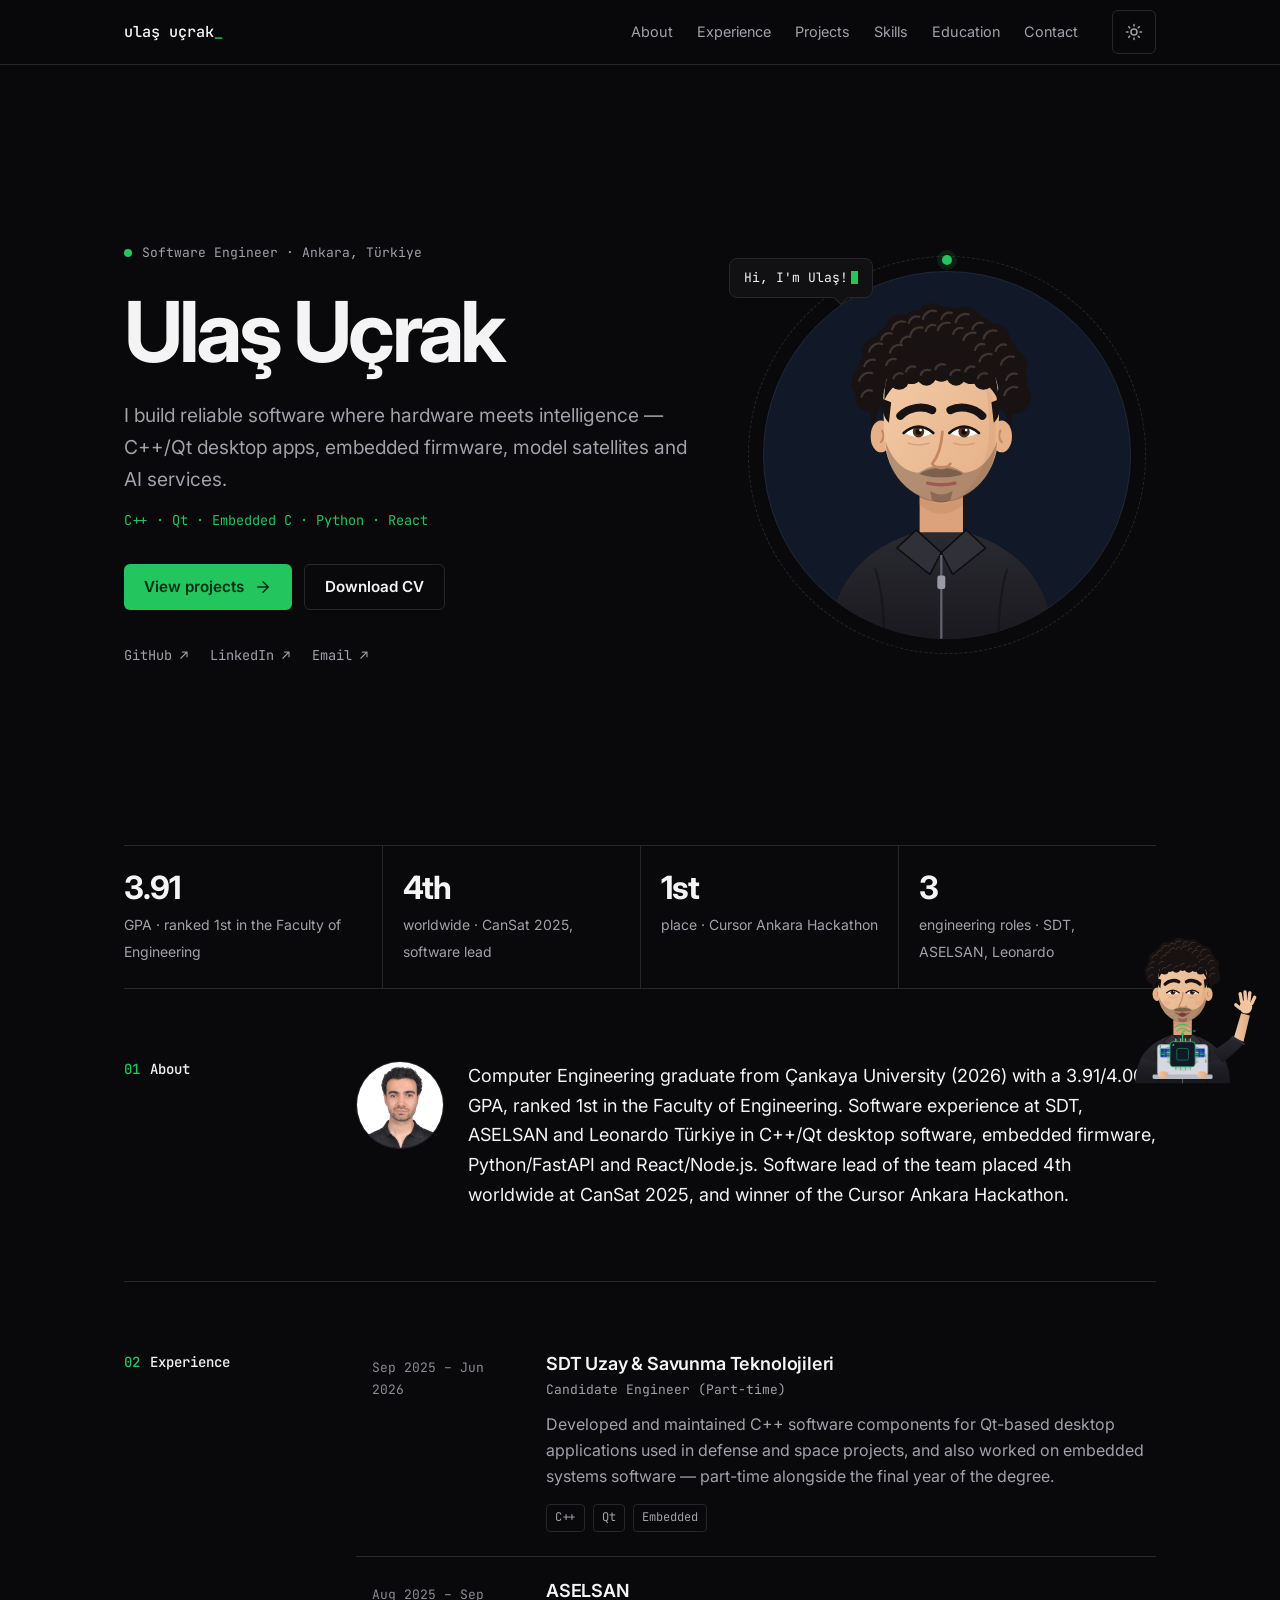
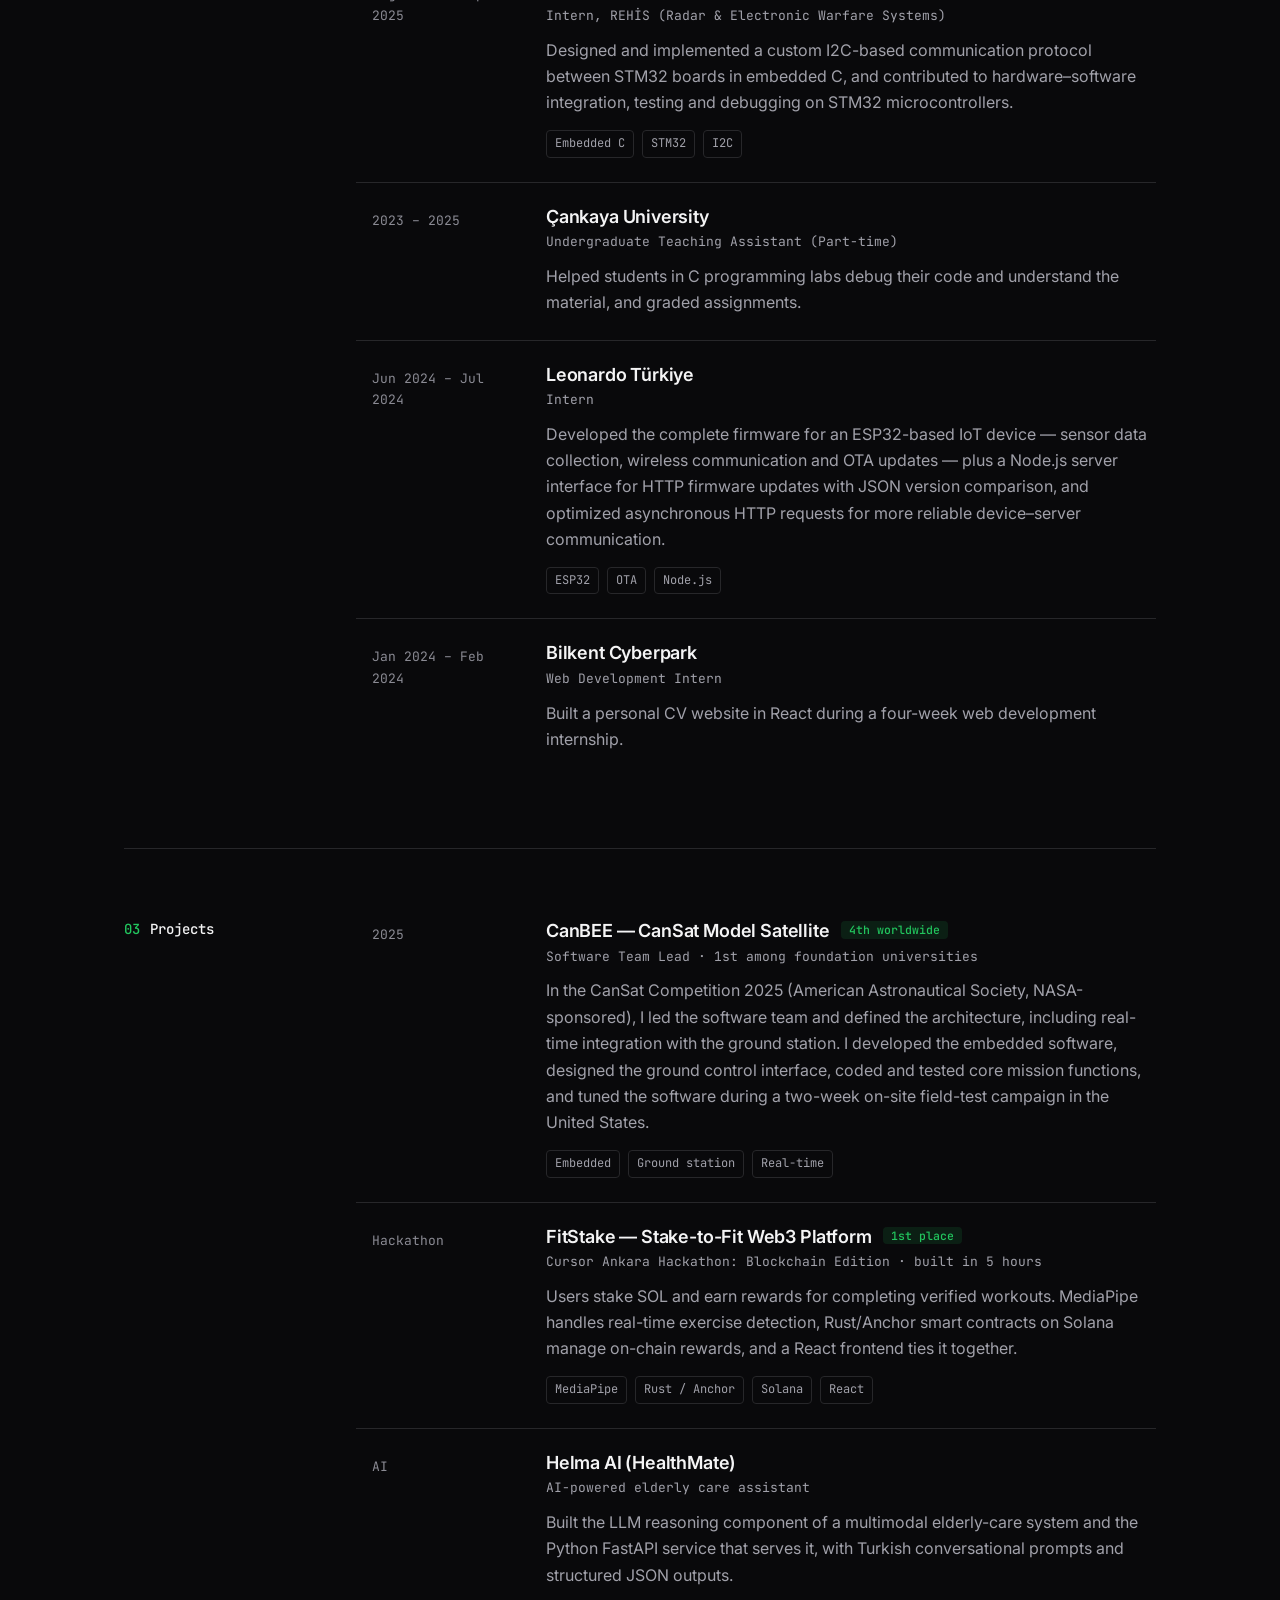
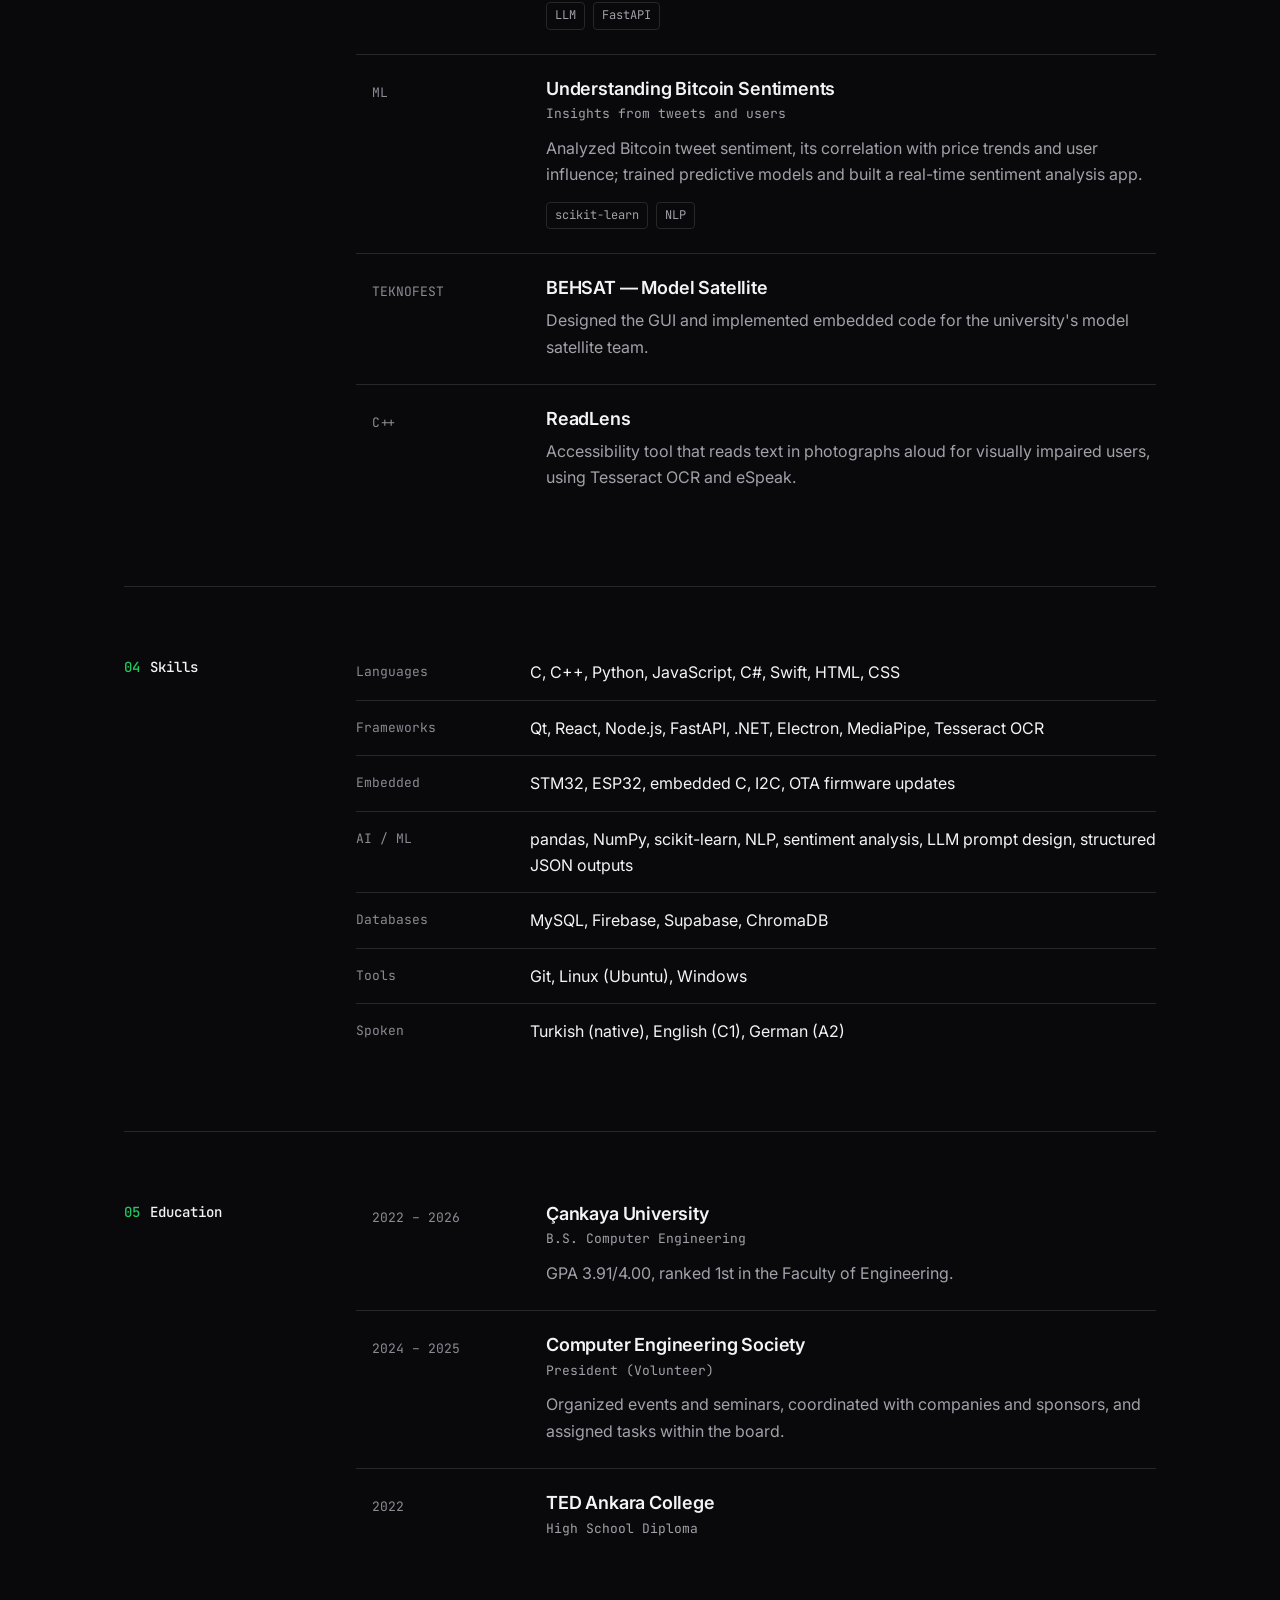
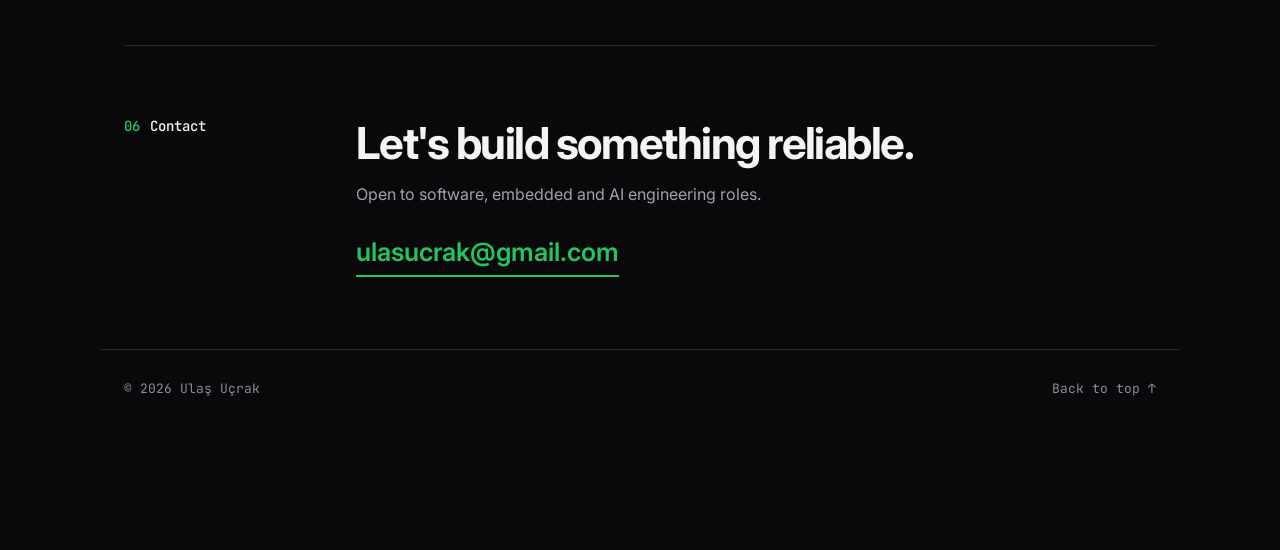
==== commit 5ce050f4: "Redesign: dark minimal theme and redrawn animated character - Minimalism / Swiss layout (ui-ux-pro-m" ====
--- a/index.html
+++ b/index.html
@@ -7,301 +7,121 @@
     <title>Ulaş Uçrak | Software & AI Engineer</title>
     <meta name="description"
         content="Ulaş Uçrak — Computer Engineering graduate (Çankaya University, 2026) working on C++/Qt desktop software, embedded firmware and AI.">
-    <meta name="theme-color" content="#F8FAFC">
+    <meta name="theme-color" content="#09090B">
     <script>
-        // Apply saved theme before first paint to avoid a flash
+        // Dark by default; apply a saved light preference before first paint
         document.documentElement.classList.add('js');
-        try { if (localStorage.getItem('theme') === 'dark') document.documentElement.setAttribute('data-theme', 'dark'); } catch (e) { }
+        try { if (localStorage.getItem('theme') === 'light') document.documentElement.setAttribute('data-theme', 'light'); } catch (e) { }
     </script>
     <link rel="preconnect" href="https://fonts.googleapis.com">
     <link rel="preconnect" href="https://fonts.gstatic.com" crossorigin>
     <link rel="stylesheet"
-        href="https://fonts.googleapis.com/css2?family=Poppins:wght@500;600;700&family=Open+Sans:wght@400;500;600&family=JetBrains+Mono:wght@400;500&display=swap">
+        href="https://fonts.googleapis.com/css2?family=Inter:wght@400;500;600;700&family=JetBrains+Mono:wght@400;500&display=swap">
     <link rel="stylesheet" href="style.css">
 </head>
 
 <body>
     <a class="skip-link" href="#main">Skip to content</a>
 
-    <!-- Decorative background -->
-    <div class="bg-blobs" aria-hidden="true">
-        <span class="blob blob-1"></span>
-        <span class="blob blob-2"></span>
-        <span class="blob blob-3"></span>
-    </div>
-
-    <!-- NAVBAR -->
-    <header class="nav-wrap">
-        <nav class="nav" aria-label="Main">
-            <a href="#hero" class="logo" aria-label="Ulaş Uçrak — home">
-                <span class="logo-mark" aria-hidden="true">U</span>
-                <span class="logo-text">ulaş uçrak</span>
-            </a>
-            <ul class="nav-links">
-                <li><a href="#about">About</a></li>
-                <li><a href="#experience">Experience</a></li>
-                <li><a href="#projects">Projects</a></li>
-                <li><a href="#skills">Skills</a></li>
-                <li><a href="#education">Education</a></li>
-                <li><a href="#contact">Contact</a></li>
-            </ul>
-            <button id="theme-toggle" class="icon-btn" type="button" aria-label="Switch to dark mode">
-                <svg class="i-moon" viewBox="0 0 24 24" aria-hidden="true">
-                    <path d="M12 3a6 6 0 0 0 9 9 9 9 0 1 1-9-9Z" />
-                </svg>
+    <!-- NAV -->
+    <header class="nav">
+        <div class="nav-inner">
+            <a href="#top" class="logo">ulaş uçrak<span class="accent">_</span></a>
+            <nav aria-label="Main">
+                <ul class="nav-links">
+                    <li><a href="#about">About</a></li>
+                    <li><a href="#experience">Experience</a></li>
+                    <li><a href="#projects">Projects</a></li>
+                    <li><a href="#skills">Skills</a></li>
+                    <li><a href="#education">Education</a></li>
+                    <li><a href="#contact">Contact</a></li>
+                </ul>
+            </nav>
+            <button id="theme-toggle" class="icon-btn" type="button" aria-label="Switch to light mode">
                 <svg class="i-sun" viewBox="0 0 24 24" aria-hidden="true">
                     <circle cx="12" cy="12" r="4" />
                     <path
                         d="M12 2v2M12 20v2M4.93 4.93l1.41 1.41M17.66 17.66l1.41 1.41M2 12h2M20 12h2M6.34 17.66l-1.41 1.41M19.07 4.93l-1.41 1.41" />
                 </svg>
+                <svg class="i-moon" viewBox="0 0 24 24" aria-hidden="true">
+                    <path d="M12 3a6 6 0 0 0 9 9 9 9 0 1 1-9-9Z" />
+                </svg>
             </button>
-        </nav>
+        </div>
     </header>
 
     <main id="main">
 
         <!-- HERO -->
-        <section id="hero" class="hero">
+        <section id="top" class="hero">
             <div class="hero-copy">
-                <p class="eyebrow"><span class="dot" aria-hidden="true"></span>Computer Engineer · Ankara, Türkiye</p>
-                <h1>Hi, I'm <span class="grad">Ulaş Uçrak</span>.</h1>
-                <p class="hero-lead">I build reliable software where hardware meets intelligence — from C++/Qt
-                    desktop apps and embedded firmware to model satellites and AI services.</p>
-
-                <div class="hero-actions">
-                    <a href="#projects" class="btn btn-primary">
-                        See my work
+                <p class="label"><span class="status" aria-hidden="true"></span>Software Engineer · Ankara, Türkiye
+                </p>
+                <h1>Ulaş Uçrak</h1>
+                <p class="lead">I build reliable software where hardware meets intelligence — C++/Qt desktop apps,
+                    embedded firmware, model satellites and AI services.</p>
+                <p class="stack">C++ · Qt · Embedded C · Python · React</p>
+                <div class="actions">
+                    <a href="#projects" class="btn btn-primary">View projects
                         <svg viewBox="0 0 24 24" aria-hidden="true">
                             <path d="M5 12h14M12 5l7 7-7 7" />
                         </svg>
                     </a>
-                    <a href="cv.pdf" download class="btn btn-ghost">
-                        <svg viewBox="0 0 24 24" aria-hidden="true">
-                            <path d="M21 15v4a2 2 0 0 1-2 2H5a2 2 0 0 1-2-2v-4" />
-                            <path d="M7 10l5 5 5-5" />
-                            <path d="M12 15V3" />
-                        </svg>
-                        Download CV
-                    </a>
-                </div>
-
-                <ul class="socials" aria-label="Social links">
-                    <li><a href="https://linkedin.com/in/ulasucrak" target="_blank" rel="noopener noreferrer"
-                            aria-label="LinkedIn">
-                            <svg viewBox="0 0 24 24" class="fill" aria-hidden="true">
-                                <path
-                                    d="M20.447 20.452h-3.554v-5.569c0-1.328-.027-3.037-1.852-3.037-1.853 0-2.136 1.445-2.136 2.939v5.667H9.351V9h3.414v1.561h.046c.477-.9 1.637-1.85 3.37-1.85 3.601 0 4.267 2.37 4.267 5.455v6.286zM5.337 7.433a2.062 2.062 0 1 1 0-4.123 2.062 2.062 0 0 1 0 4.123zM3.558 20.452h3.56V9H3.56v11.452z" />
-                            </svg></a></li>
-                    <li><a href="https://github.com/ulasucrak" target="_blank" rel="noopener noreferrer"
-                            aria-label="GitHub">
-                            <svg viewBox="0 0 24 24" class="fill" aria-hidden="true">
-                                <path
-                                    d="M12 .297c-6.630 0-12 5.373-12 12 0 5.303 3.438 9.8 8.205 11.385.6.113.82-.258.82-.577 0-.285-.01-1.04-.015-2.04-3.338.724-4.042-1.61-4.042-1.61C4.422 18.070 3.633 17.700 3.633 17.700c-1.087-.744.084-.729.084-.729 1.205.084 1.838 1.236 1.838 1.236 1.070 1.835 2.809 1.305 3.495.998.108-.776.417-1.305.760-1.605-2.665-.3-5.466-1.332-5.466-5.930 0-1.310.465-2.380 1.235-3.220-.135-.303-.54-1.523.105-3.176 0 0 1.005-.322 3.300 1.230.960-.267 1.980-.399 3-.405 1.020.006 2.040.138 3 .405 2.280-1.552 3.285-1.230 3.285-1.230.645 1.653.24 2.873.12 3.176.765.840 1.230 1.910 1.230 3.220 0 4.610-2.805 5.625-5.475 5.920.42.36.81 1.096.81 2.220 0 1.606-.015 2.896-.015 3.286 0 .315.21.69.825.57C20.565 22.092 24 17.592 24 12.297c0-6.627-5.373-12-12-12" />
-                            </svg></a></li>
-                    <li><a href="mailto:ulasucrak@gmail.com" aria-label="Email">
-                            <svg viewBox="0 0 24 24" aria-hidden="true">
-                                <rect x="2" y="4" width="20" height="16" rx="2" />
-                                <path d="m22 7-8.97 5.7a1.94 1.94 0 0 1-2.06 0L2 7" />
-                            </svg></a></li>
+                    <a href="cv.pdf" download class="btn btn-line">Download CV</a>
+                </div>
+                <ul class="links">
+                    <li><a href="https://github.com/ulasucrak" target="_blank" rel="noopener noreferrer">GitHub ↗</a>
+                    </li>
+                    <li><a href="https://linkedin.com/in/ulasucrak" target="_blank" rel="noopener noreferrer">LinkedIn
+                            ↗</a></li>
+                    <li><a href="mailto:ulasucrak@gmail.com">Email ↗</a></li>
                 </ul>
             </div>
 
-            <!-- Character stage -->
-            <div class="stage" id="hero-stage">
-                <span class="stage-ring" aria-hidden="true"></span>
-
-                <span class="orbit o1" aria-hidden="true">
-                    <svg viewBox="0 0 24 24">
-                        <rect x="4" y="4" width="16" height="16" rx="2" />
-                        <rect x="9" y="9" width="6" height="6" />
-                        <path d="M15 2v2M15 20v2M2 15h2M2 9h2M20 15h2M20 9h2M9 2v2M9 20v2" />
-                    </svg>
-                </span>
-                <span class="orbit o2" aria-hidden="true">
-                    <svg viewBox="0 0 24 24">
-                        <path d="M13 7 9 3 5 7l4 4" />
-                        <path d="m17 11 4 4-4 4-4-4" />
-                        <path d="m8 12 4 4 6-6-4-4Z" />
-                        <path d="m16 8 3-3" />
-                        <path d="M9 21a6 6 0 0 0-6-6" />
-                    </svg>
-                </span>
-                <span class="orbit o3" aria-hidden="true">
-                    <svg viewBox="0 0 24 24">
-                        <path d="m16 18 6-6-6-6M8 6l-6 6 6 6" />
-                    </svg>
-                </span>
-                <span class="orbit o4" aria-hidden="true">
-                    <svg viewBox="0 0 24 24">
-                        <path d="M12 3l1.9 5.8L20 11l-6.1 2.2L12 19l-1.9-5.8L4 11l6.1-2.2Z" />
-                    </svg>
-                </span>
-
-                <div class="bubble" aria-hidden="true"><span class="bubble-text">Hi there!</span><span
-                        class="caret"></span></div>
-
-                <svg class="character" viewBox="0 0 260 280" role="img"
-                    aria-label="Illustrated character of Ulaş waving">
-                    <g class="ch-body">
-                        <!-- neck -->
-                        <path d="M107 156 L107 194 Q120 203 133 194 L133 156 Z" fill="#E2AD85" />
-                        <!-- torso: black zip polo -->
-                        <path d="M38 280 C38 228 68 202 106 192 L134 192 C172 202 202 228 202 280 Z"
-                            fill="#1D1D22" />
-                        <path d="M106 191 L93 204 L115 224 L120 207 Z" fill="#2A2A31" stroke="#111114"
-                            stroke-width="1.2" stroke-linejoin="round" />
-                        <path d="M134 191 L147 204 L125 224 L120 207 Z" fill="#2A2A31" stroke="#111114"
-                            stroke-width="1.2" stroke-linejoin="round" />
-                        <path d="M120 208 L120 280" stroke="#5B5B66" stroke-width="1.6" />
-                        <rect x="117.5" y="226" width="5" height="9" rx="1.5" fill="#8A8A96" />
-                    </g>
-
-                    <!-- waving arm -->
-                    <g class="ch-arm">
-                        <path d="M172 226 C188 216 202 208 212 200 L230 214 C220 228 206 242 192 252 Z"
-                            fill="#1D1D22" />
-                        <path d="M213 203 L227 157 L242 161 L229 211 Z" fill="#F2C7A1" />
-                        <path d="M211 201 L230 215" stroke="#2A2A31" stroke-width="3" stroke-linecap="round" />
-                        <g stroke="#F2C7A1" stroke-width="6" stroke-linecap="round">
-                            <path d="M228 140 L225 125" />
-                            <path d="M235 137 L234 121" />
-                            <path d="M241 138 L243 123" />
-                            <path d="M246 143 L251 131" />
-                            <path d="M226 151 L217 143" />
-                        </g>
-                        <ellipse cx="236" cy="148" rx="11.5" ry="12.5" fill="#F2C7A1" />
-                    </g>
-
-                    <!-- head -->
-                    <g class="ch-head">
-                        <ellipse cx="120" cy="86" rx="47" ry="42" fill="#1C1716" />
-                        <ellipse cx="77" cy="118" rx="7.5" ry="11" fill="#E8B48C" />
-                        <ellipse cx="163" cy="118" rx="7.5" ry="11" fill="#E8B48C" />
-                        <path d="M78 117 q2 -5 3 0" stroke="#C98F68" stroke-width="1.6" fill="none" />
-                        <path d="M162 117 q-2 -5 -3 0" stroke="#C98F68" stroke-width="1.6" fill="none" />
-                        <path d="M80 102 C80 66 160 66 160 102 L160 124 C160 152 141 168 120 168 C99 168 80 152 80 124 Z"
-                            fill="#F2C7A1" />
-                        <!-- stubble -->
-                        <path d="M82 124 C84 150 100 167 120 168 C140 167 156 150 158 124 C152 138 142 146 133 146 Q120 141 107 146 C98 146 88 138 82 124 Z"
-                            fill="#3A2C26" opacity="0.26" />
-                        <path d="M105 141 Q120 135 135 141 Q120 145 105 141 Z" fill="#3A2C26" opacity="0.34" />
-                        <!-- curly hair -->
-                        <g fill="#1C1716">
-                            <path
-                                d="M76 104 C72 64 92 42 120 42 C148 42 168 64 164 104 C160 90 154 82 146 80 C132 86 108 86 94 80 C86 82 80 90 76 104 Z" />
-                            <circle cx="80" cy="88" r="9" />
-                            <circle cx="84" cy="71" r="10" />
-                            <circle cx="95" cy="57" r="11" />
-                            <circle cx="109" cy="48" r="11" />
-                            <circle cx="123" cy="45" r="11" />
-                            <circle cx="137" cy="47" r="11" />
-                            <circle cx="150" cy="55" r="11" />
-                            <circle cx="160" cy="69" r="10" />
-                            <circle cx="163" cy="86" r="8" />
-                            <circle cx="98" cy="78" r="8" />
-                            <circle cx="112" cy="80" r="7" />
-                            <circle cx="126" cy="80" r="7" />
-                            <circle cx="140" cy="78" r="8" />
-                            <circle cx="152" cy="74" r="7" />
-                        </g>
-                        <g stroke="#4A3E39" stroke-width="1.6" fill="none" stroke-linecap="round">
-                            <path d="M100 52 q6 -5 12 0" />
-                            <path d="M126 47 q6 -5 12 0" />
-                            <path d="M146 59 q5 -2 9 3" />
-                            <path d="M86 68 q3 -5 9 -5" />
-                            <path d="M114 72 q5 -3 9 1" />
-                        </g>
-                        <!-- brows -->
-                        <g class="ch-brows">
-                            <path d="M91 101 Q103 94 115 99" stroke="#1C1716" stroke-width="5" stroke-linecap="round"
-                                fill="none" />
-                            <path d="M125 99 Q137 94 149 101" stroke="#1C1716" stroke-width="5"
-                                stroke-linecap="round" fill="none" />
-                        </g>
-                        <!-- eyes -->
-                        <g class="ch-eye">
-                            <ellipse cx="103" cy="112" rx="7.5" ry="4.8" fill="#FFFFFF" />
-                            <g class="ch-pupil">
-                                <circle cx="103" cy="112" r="3.7" fill="#5B3A24" />
-                                <circle cx="103" cy="112" r="1.8" fill="#15110F" />
-                                <circle cx="104.3" cy="110.8" r="0.9" fill="#FFFFFF" />
-                            </g>
-                        </g>
-                        <g class="ch-eye">
-                            <ellipse cx="137" cy="112" rx="7.5" ry="4.8" fill="#FFFFFF" />
-                            <g class="ch-pupil">
-                                <circle cx="137" cy="112" r="3.7" fill="#5B3A24" />
-                                <circle cx="137" cy="112" r="1.8" fill="#15110F" />
-                                <circle cx="138.3" cy="110.8" r="0.9" fill="#FFFFFF" />
-                            </g>
-                        </g>
-                        <!-- nose -->
-                        <path d="M120 113 Q117 127 114 131 Q120 135 126 131" stroke="#CF9670" stroke-width="2.2"
-                            fill="none" stroke-linecap="round" stroke-linejoin="round" />
-                        <!-- mouth -->
-                        <path class="ch-mouth-neutral" d="M111 151 Q120 154 129 151" stroke="#A8645A"
-                            stroke-width="2.6" fill="none" stroke-linecap="round" />
-                        <path class="ch-mouth-smile" d="M109 149 Q120 160 131 149" stroke="#A8645A"
-                            stroke-width="2.6" fill="none" stroke-linecap="round" />
-                        <!-- cheeks -->
-                        <ellipse class="ch-cheek" cx="94" cy="134" rx="6" ry="3.5" fill="#F09A8A" />
-                        <ellipse class="ch-cheek" cx="146" cy="134" rx="6" ry="3.5" fill="#F09A8A" />
-                    </g>
-                </svg>
-                <span class="stage-shadow" aria-hidden="true"></span>
-            </div>
-        </section>
-
-        <!-- STATS -->
-        <section class="stats" aria-label="Highlights">
-            <div class="stat reveal">
-                <span class="stat-num">3.91</span>
-                <span class="stat-label">GPA, ranked 1st in the Faculty of Engineering</span>
-            </div>
-            <div class="stat reveal">
-                <span class="stat-num">4th</span>
-                <span class="stat-label">worldwide at CanSat 2025 as software lead</span>
-            </div>
-            <div class="stat reveal">
-                <span class="stat-num">1st</span>
-                <span class="stat-label">place, Cursor Ankara Hackathon</span>
-            </div>
-            <div class="stat reveal">
-                <span class="stat-num">3</span>
-                <span class="stat-label">engineering roles: SDT, ASELSAN, Leonardo</span>
-            </div>
+            <div class="stage" id="hero-stage" title="Say hi">
+                <span class="stage-disc" aria-hidden="true"></span>
+                <span class="orbit-dot" aria-hidden="true"></span>
+                <div class="bubble" aria-hidden="true"><span class="bubble-text"></span><span class="caret"></span>
+                </div>
+                <div class="stage-char" data-character="hero"></div>
+                <noscript><img src="profile.jpg" alt="Ulaş Uçrak" class="noscript-photo"></noscript>
+            </div>
+        </section>
+
+        <!-- HIGHLIGHTS -->
+        <section class="facts" aria-label="Highlights">
+            <div class="fact reveal"><span class="fact-num">3.91</span><span class="fact-label">GPA · ranked 1st in
+                    the Faculty of Engineering</span></div>
+            <div class="fact reveal"><span class="fact-num">4th</span><span class="fact-label">worldwide · CanSat 2025,
+                    software lead</span></div>
+            <div class="fact reveal"><span class="fact-num">1st</span><span class="fact-label">place · Cursor Ankara
+                    Hackathon</span></div>
+            <div class="fact reveal"><span class="fact-num">3</span><span class="fact-label">engineering roles · SDT,
+                    ASELSAN, Leonardo</span></div>
         </section>
 
         <!-- ABOUT -->
-        <section id="about" class="section">
-            <div class="section-head reveal">
-                <span class="kicker">01 / About</span>
-                <h2>Engineering that holds up in the field</h2>
-            </div>
-            <div class="about glass reveal">
-                <img src="profile.jpg" alt="Photo of Ulaş Uçrak" class="about-photo" width="160" height="160"
+        <section id="about" class="row" data-pose="idle" data-say="That's me, hi!">
+            <h2 class="row-label reveal"><span>01</span>About</h2>
+            <div class="row-body about reveal">
+                <img src="profile.jpg" alt="Photo of Ulaş Uçrak" class="about-photo" width="88" height="88"
                     loading="lazy">
-                <p>
-                    Computer Engineering graduate from Çankaya University (2026) with a 3.91/4.00 GPA, ranked 1st in
-                    the Faculty of Engineering. Software experience at SDT, ASELSAN and Leonardo Türkiye in C++/Qt
-                    desktop software, embedded firmware, Python/FastAPI and React/Node.js. Software lead of the team
-                    placed 4th worldwide at CanSat 2025, and winner of the Cursor Ankara Hackathon.
-                </p>
+                <p>Computer Engineering graduate from Çankaya University (2026) with a 3.91/4.00 GPA, ranked 1st in the
+                    Faculty of Engineering. Software experience at SDT, ASELSAN and Leonardo Türkiye in C++/Qt desktop
+                    software, embedded firmware, Python/FastAPI and React/Node.js. Software lead of the team placed 4th
+                    worldwide at CanSat 2025, and winner of the Cursor Ankara Hackathon.</p>
             </div>
         </section>
 
         <!-- EXPERIENCE -->
-        <section id="experience" class="section">
-            <div class="section-head reveal">
-                <span class="kicker">02 / Experience</span>
-                <h2>Where I've shipped software</h2>
-            </div>
-            <ol class="timeline">
-                <li class="tl-item reveal">
-                    <div class="tl-meta">Sep 2025 – Jun 2026</div>
-                    <div class="tl-card glass">
+        <section id="experience" class="row" data-pose="laptop" data-say="Shipping C++ & firmware…">
+            <h2 class="row-label reveal"><span>02</span>Experience</h2>
+            <ol class="row-body list">
+                <li class="item reveal">
+                    <span class="item-date">Sep 2025 – Jun 2026</span>
+                    <div>
                         <h3>SDT Uzay &amp; Savunma Teknolojileri</h3>
-                        <p class="role">Candidate Engineer (Part-time)</p>
+                        <p class="meta">Candidate Engineer (Part-time)</p>
                         <p>Developed and maintained C++ software components for Qt-based desktop applications used in
                             defense and space projects, and also worked on embedded systems software — part-time
                             alongside the final year of the degree.</p>
@@ -312,11 +132,11 @@
                         </ul>
                     </div>
                 </li>
-                <li class="tl-item reveal">
-                    <div class="tl-meta">Aug 2025 – Sep 2025</div>
-                    <div class="tl-card glass">
+                <li class="item reveal">
+                    <span class="item-date">Aug 2025 – Sep 2025</span>
+                    <div>
                         <h3>ASELSAN</h3>
-                        <p class="role">Intern, REHİS (Radar &amp; Electronic Warfare Systems)</p>
+                        <p class="meta">Intern, REHİS (Radar &amp; Electronic Warfare Systems)</p>
                         <p>Designed and implemented a custom I2C-based communication protocol between STM32 boards in
                             embedded C, and contributed to hardware–software integration, testing and debugging on
                             STM32 microcontrollers.</p>
@@ -327,20 +147,20 @@
                         </ul>
                     </div>
                 </li>
-                <li class="tl-item reveal">
-                    <div class="tl-meta">2023 – 2025</div>
-                    <div class="tl-card glass">
+                <li class="item reveal">
+                    <span class="item-date">2023 – 2025</span>
+                    <div>
                         <h3>Çankaya University</h3>
-                        <p class="role">Undergraduate Teaching Assistant (Part-time)</p>
+                        <p class="meta">Undergraduate Teaching Assistant (Part-time)</p>
                         <p>Helped students in C programming labs debug their code and understand the material, and
                             graded assignments.</p>
                     </div>
                 </li>
-                <li class="tl-item reveal">
-                    <div class="tl-meta">Jun 2024 – Jul 2024</div>
-                    <div class="tl-card glass">
+                <li class="item reveal">
+                    <span class="item-date">Jun 2024 – Jul 2024</span>
+                    <div>
                         <h3>Leonardo Türkiye</h3>
-                        <p class="role">Intern</p>
+                        <p class="meta">Intern</p>
                         <p>Developed the complete firmware for an ESP32-based IoT device — sensor data collection,
                             wireless communication and OTA updates — plus a Node.js server interface for HTTP firmware
                             updates with JSON version comparison, and optimized asynchronous HTTP requests for more
@@ -352,11 +172,11 @@
                         </ul>
                     </div>
                 </li>
-                <li class="tl-item reveal">
-                    <div class="tl-meta">Jan 2024 – Feb 2024</div>
-                    <div class="tl-card glass">
+                <li class="item reveal">
+                    <span class="item-date">Jan 2024 – Feb 2024</span>
+                    <div>
                         <h3>Bilkent Cyberpark</h3>
-                        <p class="role">Web Development Intern</p>
+                        <p class="meta">Web Development Intern</p>
                         <p>Built a personal CV website in React during a four-week web development internship.</p>
                     </div>
                 </li>
@@ -364,260 +184,177 @@
         </section>
 
         <!-- PROJECTS -->
-        <section id="projects" class="section">
-            <div class="section-head reveal">
-                <span class="kicker">03 / Projects &amp; Competitions</span>
-                <h2>Things I've built</h2>
-            </div>
-            <div class="bento">
-                <article class="project glass featured reveal">
-                    <div class="project-top">
-                        <span class="p-icon" aria-hidden="true"><svg viewBox="0 0 24 24">
-                                <path d="M13 7 9 3 5 7l4 4" />
-                                <path d="m17 11 4 4-4 4-4-4" />
-                                <path d="m8 12 4 4 6-6-4-4Z" />
-                                <path d="m16 8 3-3" />
-                                <path d="M9 21a6 6 0 0 0-6-6" />
-                            </svg></span>
-                        <span class="award">4th worldwide · CanSat 2025</span>
-                    </div>
-                    <h3>CanBEE — CanSat Model Satellite</h3>
-                    <p class="role">Software Team Lead · 1st among foundation universities</p>
-                    <p>In the CanSat Competition 2025 (American Astronautical Society, NASA-sponsored), I led the
-                        software team and defined the architecture, including real-time integration with the ground
-                        station. I developed the embedded software, designed the ground control interface, coded and
-                        tested core mission functions, and tuned the software during a two-week on-site field-test
-                        campaign in the United States.</p>
-                    <ul class="tags">
-                        <li>Embedded</li>
-                        <li>Ground Station</li>
-                        <li>Real-time</li>
-                    </ul>
-                </article>
-
-                <article class="project glass featured reveal">
-                    <div class="project-top">
-                        <span class="p-icon" aria-hidden="true"><svg viewBox="0 0 24 24">
-                                <path
-                                    d="M6 9H4.5a2.5 2.5 0 0 1 0-5H6M18 9h1.5a2.5 2.5 0 0 0 0-5H18M4 22h16M10 14.66V17c0 .55-.47.98-.97 1.21C7.85 18.75 7 20.24 7 22M14 14.66V17c0 .55.47.98.97 1.21C16.150 18.75 17 20.24 17 22M18 2H6v7a6 6 0 0 0 12 0V2Z" />
-                            </svg></span>
-                        <span class="award">1st place · Cursor Ankara Hackathon</span>
-                    </div>
-                    <h3>FitStake — Stake-to-Fit Web3 Platform</h3>
-                    <p class="role">Blockchain Edition · built in 5 hours</p>
-                    <p>Users stake SOL and earn rewards for completing verified workouts. MediaPipe handles real-time
-                        exercise detection, Rust/Anchor smart contracts on Solana manage on-chain rewards, and a React
-                        frontend ties it together.</p>
-                    <ul class="tags">
-                        <li>MediaPipe</li>
-                        <li>Rust / Anchor</li>
-                        <li>Solana</li>
-                        <li>React</li>
-                    </ul>
-                </article>
-
-                <article class="project glass reveal">
-                    <h3>Helma AI (HealthMate)</h3>
-                    <p class="role">AI-powered elderly care assistant</p>
-                    <p>Built the LLM reasoning component of a multimodal elderly-care system and the Python FastAPI
-                        service that serves it, with Turkish conversational prompts and structured JSON outputs.</p>
-                    <ul class="tags">
-                        <li>LLM</li>
-                        <li>FastAPI</li>
-                    </ul>
-                </article>
-
-                <article class="project glass reveal">
-                    <h3>Understanding Bitcoin Sentiments</h3>
-                    <p class="role">Machine learning · NLP</p>
-                    <p>Analyzed Bitcoin tweet sentiment, its correlation with price trends and user influence;
-                        trained predictive models and built a real-time sentiment analysis app.</p>
-                    <ul class="tags">
-                        <li>scikit-learn</li>
-                        <li>NLP</li>
-                    </ul>
-                </article>
-
-                <article class="project glass reveal">
-                    <h3>BEHSAT — TEKNOFEST</h3>
-                    <p class="role">Model satellite · GUI + embedded</p>
-                    <p>Designed the GUI and implemented embedded code for the university's model satellite team.</p>
-                    <ul class="tags">
-                        <li>GUI</li>
-                        <li>Embedded</li>
-                    </ul>
-                </article>
-
-                <article class="project glass reveal">
-                    <h3>ReadLens</h3>
-                    <p class="role">C++ accessibility tool</p>
-                    <p>Reads text in photographs aloud for visually impaired users, using Tesseract OCR and eSpeak.
-                    </p>
-                    <ul class="tags">
-                        <li>C++</li>
-                        <li>OCR</li>
-                    </ul>
+        <section id="projects" class="row" data-pose="sat" data-say="CanBEE: 4th worldwide!">
+            <h2 class="row-label reveal"><span>03</span>Projects</h2>
+            <div class="row-body list">
+                <article class="item project reveal">
+                    <span class="item-date">2025</span>
+                    <div>
+                        <h3>CanBEE — CanSat Model Satellite <span class="badge">4th worldwide</span></h3>
+                        <p class="meta">Software Team Lead · 1st among foundation universities</p>
+                        <p>In the CanSat Competition 2025 (American Astronautical Society, NASA-sponsored), I led the
+                            software team and defined the architecture, including real-time integration with the ground
+                            station. I developed the embedded software, designed the ground control interface, coded and
+                            tested core mission functions, and tuned the software during a two-week on-site field-test
+                            campaign in the United States.</p>
+                        <ul class="tags">
+                            <li>Embedded</li>
+                            <li>Ground station</li>
+                            <li>Real-time</li>
+                        </ul>
+                    </div>
+                </article>
+                <article class="item project reveal">
+                    <span class="item-date">Hackathon</span>
+                    <div>
+                        <h3>FitStake — Stake-to-Fit Web3 Platform <span class="badge">1st place</span></h3>
+                        <p class="meta">Cursor Ankara Hackathon: Blockchain Edition · built in 5 hours</p>
+                        <p>Users stake SOL and earn rewards for completing verified workouts. MediaPipe handles
+                            real-time exercise detection, Rust/Anchor smart contracts on Solana manage on-chain
+                            rewards, and a React frontend ties it together.</p>
+                        <ul class="tags">
+                            <li>MediaPipe</li>
+                            <li>Rust / Anchor</li>
+                            <li>Solana</li>
+                            <li>React</li>
+                        </ul>
+                    </div>
+                </article>
+                <article class="item project reveal">
+                    <span class="item-date">AI</span>
+                    <div>
+                        <h3>Helma AI (HealthMate)</h3>
+                        <p class="meta">AI-powered elderly care assistant</p>
+                        <p>Built the LLM reasoning component of a multimodal elderly-care system and the Python FastAPI
+                            service that serves it, with Turkish conversational prompts and structured JSON outputs.</p>
+                        <ul class="tags">
+                            <li>LLM</li>
+                            <li>FastAPI</li>
+                        </ul>
+                    </div>
+                </article>
+                <article class="item project reveal">
+                    <span class="item-date">ML</span>
+                    <div>
+                        <h3>Understanding Bitcoin Sentiments</h3>
+                        <p class="meta">Insights from tweets and users</p>
+                        <p>Analyzed Bitcoin tweet sentiment, its correlation with price trends and user influence;
+                            trained predictive models and built a real-time sentiment analysis app.</p>
+                        <ul class="tags">
+                            <li>scikit-learn</li>
+                            <li>NLP</li>
+                        </ul>
+                    </div>
+                </article>
+                <article class="item project reveal">
+                    <span class="item-date">TEKNOFEST</span>
+                    <div>
+                        <h3>BEHSAT — Model Satellite</h3>
+                        <p>Designed the GUI and implemented embedded code for the university's model satellite team.
+                        </p>
+                    </div>
+                </article>
+                <article class="item project reveal">
+                    <span class="item-date">C++</span>
+                    <div>
+                        <h3>ReadLens</h3>
+                        <p>Accessibility tool that reads text in photographs aloud for visually impaired users, using
+                            Tesseract OCR and eSpeak.</p>
+                    </div>
                 </article>
             </div>
         </section>
 
         <!-- SKILLS -->
-        <section id="skills" class="section">
-            <div class="section-head reveal">
-                <span class="kicker">04 / Skills</span>
-                <h2>Toolbox</h2>
-            </div>
-            <div class="skills">
-                <div class="skill glass reveal">
-                    <h3>Languages</h3>
-                    <ul class="chips">
-                        <li>C</li>
-                        <li>C++</li>
-                        <li>Python</li>
-                        <li>JavaScript</li>
-                        <li>C#</li>
-                        <li>Swift</li>
-                        <li>HTML</li>
-                        <li>CSS</li>
-                    </ul>
-                </div>
-                <div class="skill glass reveal">
-                    <h3>Frameworks &amp; Libraries</h3>
-                    <ul class="chips">
-                        <li>Qt</li>
-                        <li>React</li>
-                        <li>Node.js</li>
-                        <li>FastAPI</li>
-                        <li>.NET</li>
-                        <li>Electron</li>
-                        <li>MediaPipe</li>
-                        <li>Tesseract OCR</li>
-                    </ul>
-                </div>
-                <div class="skill glass reveal">
-                    <h3>Embedded</h3>
-                    <ul class="chips">
-                        <li>STM32</li>
-                        <li>ESP32</li>
-                        <li>Embedded C</li>
-                        <li>I2C</li>
-                        <li>OTA firmware updates</li>
-                    </ul>
-                </div>
-                <div class="skill glass reveal">
-                    <h3>AI / ML</h3>
-                    <ul class="chips">
-                        <li>pandas</li>
-                        <li>NumPy</li>
-                        <li>scikit-learn</li>
-                        <li>NLP</li>
-                        <li>Sentiment analysis</li>
-                        <li>LLM prompt design</li>
-                        <li>Structured JSON outputs</li>
-                    </ul>
-                </div>
-                <div class="skill glass reveal">
-                    <h3>Databases</h3>
-                    <ul class="chips">
-                        <li>MySQL</li>
-                        <li>Firebase</li>
-                        <li>Supabase</li>
-                        <li>ChromaDB</li>
-                    </ul>
-                </div>
-                <div class="skill glass reveal">
-                    <h3>Tools &amp; Spoken Languages</h3>
-                    <ul class="chips">
-                        <li>Git</li>
-                        <li>Linux (Ubuntu)</li>
-                        <li>Windows</li>
-                        <li>Turkish — Native</li>
-                        <li>English — C1</li>
-                        <li>German — A2</li>
-                    </ul>
-                </div>
-            </div>
-        </section>
-
-        <!-- EDUCATION & LEADERSHIP -->
-        <section id="education" class="section">
-            <div class="section-head reveal">
-                <span class="kicker">05 / Education &amp; Leadership</span>
-                <h2>Foundations</h2>
-            </div>
-            <div class="edu">
-                <div class="edu-card glass reveal">
-                    <span class="p-icon" aria-hidden="true"><svg viewBox="0 0 24 24">
-                            <path d="M22 10 12 5 2 10l10 5 10-5Z" />
-                            <path d="M6 12v5c3 3 9 3 12 0v-5" />
-                        </svg></span>
+        <section id="skills" class="row" data-pose="chip" data-say="C++, STM32, Python…">
+            <h2 class="row-label reveal"><span>04</span>Skills</h2>
+            <dl class="row-body skills">
+                <div class="skill reveal">
+                    <dt>Languages</dt>
+                    <dd>C, C++, Python, JavaScript, C#, Swift, HTML, CSS</dd>
+                </div>
+                <div class="skill reveal">
+                    <dt>Frameworks</dt>
+                    <dd>Qt, React, Node.js, FastAPI, .NET, Electron, MediaPipe, Tesseract OCR</dd>
+                </div>
+                <div class="skill reveal">
+                    <dt>Embedded</dt>
+                    <dd>STM32, ESP32, embedded C, I2C, OTA firmware updates</dd>
+                </div>
+                <div class="skill reveal">
+                    <dt>AI / ML</dt>
+                    <dd>pandas, NumPy, scikit-learn, NLP, sentiment analysis, LLM prompt design, structured JSON
+                        outputs</dd>
+                </div>
+                <div class="skill reveal">
+                    <dt>Databases</dt>
+                    <dd>MySQL, Firebase, Supabase, ChromaDB</dd>
+                </div>
+                <div class="skill reveal">
+                    <dt>Tools</dt>
+                    <dd>Git, Linux (Ubuntu), Windows</dd>
+                </div>
+                <div class="skill reveal">
+                    <dt>Spoken</dt>
+                    <dd>Turkish (native), English (C1), German (A2)</dd>
+                </div>
+            </dl>
+        </section>
+
+        <!-- EDUCATION -->
+        <section id="education" class="row" data-pose="grad" data-say="3.91 GPA, 1st in faculty">
+            <h2 class="row-label reveal"><span>05</span>Education</h2>
+            <ol class="row-body list">
+                <li class="item reveal">
+                    <span class="item-date">2022 – 2026</span>
                     <div>
                         <h3>Çankaya University</h3>
-                        <p class="role">B.S. Computer Engineering · 2022 – 2026</p>
+                        <p class="meta">B.S. Computer Engineering</p>
                         <p>GPA 3.91/4.00, ranked 1st in the Faculty of Engineering.</p>
                     </div>
-                </div>
-                <div class="edu-card glass reveal">
-                    <span class="p-icon" aria-hidden="true"><svg viewBox="0 0 24 24">
-                            <path d="M22 10 12 5 2 10l10 5 10-5Z" />
-                            <path d="M6 12v5c3 3 9 3 12 0v-5" />
-                        </svg></span>
-                    <div>
-                        <h3>TED Ankara College</h3>
-                        <p class="role">High School Diploma · 2022</p>
-                        <p>Foundational education and languages.</p>
-                    </div>
-                </div>
-                <div class="edu-card glass reveal">
-                    <span class="p-icon" aria-hidden="true"><svg viewBox="0 0 24 24">
-                            <path d="M16 21v-2a4 4 0 0 0-4-4H6a4 4 0 0 0-4 4v2" />
-                            <circle cx="9" cy="7" r="4" />
-                            <path d="M22 21v-2a4 4 0 0 0-3-3.87M16 3.13a4 4 0 0 1 0 7.75" />
-                        </svg></span>
+                </li>
+                <li class="item reveal">
+                    <span class="item-date">2024 – 2025</span>
                     <div>
                         <h3>Computer Engineering Society</h3>
-                        <p class="role">President (Volunteer) · 2024 – 2025</p>
+                        <p class="meta">President (Volunteer)</p>
                         <p>Organized events and seminars, coordinated with companies and sponsors, and assigned tasks
                             within the board.</p>
                     </div>
-                </div>
-            </div>
+                </li>
+                <li class="item reveal">
+                    <span class="item-date">2022</span>
+                    <div>
+                        <h3>TED Ankara College</h3>
+                        <p class="meta">High School Diploma</p>
+                    </div>
+                </li>
+            </ol>
         </section>
 
         <!-- CONTACT -->
-        <section id="contact" class="section">
-            <div class="contact glass reveal">
-                <div class="contact-copy">
-                    <span class="kicker">06 / Contact</span>
-                    <h2>Let's build something reliable.</h2>
-                    <p>Open to software, embedded and AI engineering roles. The fastest way to reach me is email.</p>
-                    <div class="hero-actions">
-                        <a href="mailto:ulasucrak@gmail.com" class="btn btn-primary">
-                            <svg viewBox="0 0 24 24" aria-hidden="true">
-                                <rect x="2" y="4" width="20" height="16" rx="2" />
-                                <path d="m22 7-8.97 5.7a1.94 1.94 0 0 1-2.06 0L2 7" />
-                            </svg>
-                            ulasucrak@gmail.com
-                        </a>
-                        <a href="https://linkedin.com/in/ulasucrak" target="_blank" rel="noopener noreferrer"
-                            class="btn btn-ghost">LinkedIn</a>
-                    </div>
-                </div>
-                <div class="contact-stage" id="contact-stage" aria-hidden="true"></div>
+        <section id="contact" class="row contact" data-pose="wave" data-say="Say hi!">
+            <h2 class="row-label reveal"><span>06</span>Contact</h2>
+            <div class="row-body reveal">
+                <p class="contact-title">Let's build something reliable.</p>
+                <p>Open to software, embedded and AI engineering roles.</p>
+                <a class="contact-mail" href="mailto:ulasucrak@gmail.com">ulasucrak@gmail.com</a>
             </div>
         </section>
     </main>
 
     <footer class="footer">
-        <p>© 2026 Ulaş Uçrak — designed &amp; built from scratch.</p>
+        <span>© 2026 Ulaş Uçrak</span>
+        <a href="#top">Back to top ↑</a>
     </footer>
 
-    <button id="back-to-top" class="icon-btn" type="button" aria-label="Back to top">
-        <svg viewBox="0 0 24 24" aria-hidden="true">
-            <path d="m5 12 7-7 7 7M12 19V5" />
-        </svg>
-    </button>
-
+    <!-- Companion character: follows along and reacts to each section -->
+    <div class="buddy" id="buddy" aria-hidden="true">
+        <div class="bubble buddy-bubble"><span class="bubble-text"></span></div>
+        <div class="buddy-char" data-character="buddy"></div>
+    </div>
+
+    <script src="character.js"></script>
     <script src="script.js"></script>
 </body>
 
--- a/style.css
+++ b/style.css
@@ -1,74 +1,47 @@
 /* ============================================================
    ULAŞ UÇRAK — PORTFOLIO
-   Design system (ui-ux-pro-max): light glassmorphism,
-   trust blue primary + orange accent, Poppins / Open Sans,
-   JetBrains Mono for technical labels. Illustrated character
-   in the hero and contact sections.
+   Design system (ui-ux-pro-max): Minimalism & Swiss style,
+   dark first, "code dark + run green" palette, single accent,
+   no shadows or gradients. Inter + JetBrains Mono.
    ============================================================ */
 
-/* ============================================================
-   TOKENS
-   ============================================================ */
 :root {
-    --bg: #F8FAFC;
-    --fg: #1E293B;
-    --fg-strong: #0F172A;
-    --muted: #475569;
-    --primary: #2563EB;
-    --primary-2: #3B82F6;
-    --on-primary: #FFFFFF;
-    --accent: #EA580C;
-    --accent-text: #C2410C;
-    --card: rgba(255, 255, 255, 0.8);
-    --card-solid: #FFFFFF;
-    --border: rgba(203, 213, 225, 0.7);
-    --chip-bg: #EEF2FF;
-    --chip-fg: #1E40AF;
-    --ring: #2563EB;
-    --shadow: 0 1px 2px rgba(15, 23, 42, 0.04), 0 10px 30px rgba(15, 23, 42, 0.07);
-    --shadow-lift: 0 2px 4px rgba(15, 23, 42, 0.05), 0 18px 40px rgba(37, 99, 235, 0.14);
-    --blob-1: rgba(59, 130, 246, 0.28);
-    --blob-2: rgba(249, 115, 22, 0.20);
-    --blob-3: rgba(99, 102, 241, 0.20);
-
-    --font-head: 'Poppins', system-ui, -apple-system, 'Segoe UI', sans-serif;
-    --font-body: 'Open Sans', system-ui, -apple-system, 'Segoe UI', sans-serif;
-    --font-mono: 'JetBrains Mono', ui-monospace, SFMono-Regular, Consolas, monospace;
-
-    --radius: 20px;
-    --radius-sm: 12px;
-    --maxw: 1120px;
-    --gutter: 20px;
-    --ease-out: cubic-bezier(0.22, 1, 0.36, 1);
-    --ease-back: cubic-bezier(0.34, 1.4, 0.64, 1);
-}
-
-:root[data-theme="dark"] {
-    --bg: #0B1120;
-    --fg: #E2E8F0;
-    --fg-strong: #F8FAFC;
-    --muted: #94A3B8;
-    --primary: #60A5FA;
-    --primary-2: #93C5FD;
-    --on-primary: #0B1120;
-    --accent: #FB923C;
-    --accent-text: #FDBA74;
-    --card: rgba(17, 26, 46, 0.78);
-    --card-solid: #111A2E;
-    --border: rgba(148, 163, 184, 0.18);
-    --chip-bg: rgba(96, 165, 250, 0.12);
-    --chip-fg: #BFDBFE;
-    --ring: #93C5FD;
-    --shadow: 0 1px 2px rgba(0, 0, 0, 0.3), 0 10px 30px rgba(0, 0, 0, 0.35);
-    --shadow-lift: 0 2px 4px rgba(0, 0, 0, 0.3), 0 18px 40px rgba(96, 165, 250, 0.16);
-    --blob-1: rgba(37, 99, 235, 0.30);
-    --blob-2: rgba(234, 88, 12, 0.16);
-    --blob-3: rgba(79, 70, 229, 0.22);
-}
-
-/* ============================================================
-   BASE
-   ============================================================ */
+    --bg: #09090B;
+    --surface: #111114;
+    --fg: #F4F4F5;
+    --muted: #A1A1AA;
+    --subtle: #8B8B94;
+    --line: #27272A;
+    --accent: #22C55E;
+    --accent-fg: #052E14;
+    --accent-soft: rgba(34, 197, 94, 0.12);
+    --disc: #111827;
+    --disc-line: #1F2937;
+    --ring: #F4F4F5;
+
+    --font: 'Inter', system-ui, -apple-system, 'Segoe UI', sans-serif;
+    --mono: 'JetBrains Mono', ui-monospace, SFMono-Regular, Consolas, monospace;
+    --maxw: 1080px;
+    --gutter: 24px;
+    --ease: cubic-bezier(0.22, 1, 0.36, 1);
+    --spring: cubic-bezier(0.34, 1.56, 0.64, 1);
+}
+
+:root[data-theme="light"] {
+    --bg: #FAFAFA;
+    --surface: #FFFFFF;
+    --fg: #09090B;
+    --muted: #52525B;
+    --subtle: #63636B;
+    --line: #E4E4E7;
+    --accent: #15803D;
+    --accent-fg: #FFFFFF;
+    --accent-soft: rgba(21, 128, 61, 0.1);
+    --disc: #EEF2F7;
+    --disc-line: #E2E8F0;
+    --ring: #09090B;
+}
+
 *,
 *::before,
 *::after {
@@ -79,18 +52,19 @@
 
 html {
     scroll-behavior: smooth;
-    scroll-padding-top: 88px;
+    scroll-padding-top: 80px;
     -webkit-text-size-adjust: 100%;
 }
 
 body {
-    font-family: var(--font-body);
+    background: var(--bg);
+    color: var(--fg);
+    font-family: var(--font);
     font-size: 1rem;
     line-height: 1.65;
-    color: var(--fg);
-    background: var(--bg);
+    -webkit-font-smoothing: antialiased;
     overflow-x: hidden;
-    transition: background-color 0.3s ease, color 0.3s ease;
+    transition: background-color 0.25s ease, color 0.25s ease;
 }
 
 img,
@@ -112,16 +86,19 @@
 h1,
 h2,
 h3 {
-    font-family: var(--font-head);
-    color: var(--fg-strong);
-    line-height: 1.2;
-    letter-spacing: -0.01em;
+    line-height: 1.15;
+    letter-spacing: -0.02em;
+}
+
+::selection {
+    background: var(--accent);
+    color: var(--accent-fg);
 }
 
 :focus-visible {
     outline: 2px solid var(--ring);
     outline-offset: 3px;
-    border-radius: 8px;
+    border-radius: 4px;
 }
 
 .skip-link {
@@ -129,159 +106,89 @@
     left: 16px;
     top: -60px;
     z-index: 100;
-    background: var(--primary);
-    color: var(--on-primary);
-    padding: 10px 16px;
-    border-radius: 10px;
+    padding: 10px 14px;
+    background: var(--accent);
+    color: var(--accent-fg);
     font-weight: 600;
+    border-radius: 4px;
 }
 
 .skip-link:focus {
     top: 12px;
 }
 
-/* SVG icon defaults (Lucide-style strokes) */
 .btn svg,
-.icon-btn svg,
-.socials svg,
-.orbit svg,
-.p-icon svg {
-    width: 20px;
-    height: 20px;
+.icon-btn svg {
+    width: 18px;
+    height: 18px;
     fill: none;
     stroke: currentColor;
     stroke-width: 2;
     stroke-linecap: round;
     stroke-linejoin: round;
-    flex: none;
-}
-
-.socials svg.fill {
-    fill: currentColor;
-    stroke: none;
-}
-
-/* ============================================================
-   BACKGROUND BLOBS
-   ============================================================ */
-.bg-blobs {
-    position: fixed;
-    inset: 0;
-    z-index: -1;
-    overflow: hidden;
-    pointer-events: none;
-}
-
-.blob {
-    position: absolute;
-    border-radius: 50%;
-}
-
-.blob-1 {
-    width: 520px;
-    height: 520px;
-    background: radial-gradient(circle, var(--blob-1), transparent 68%);
-    top: -160px;
-    right: -120px;
-}
-
-.blob-2 {
-    width: 420px;
-    height: 420px;
-    background: radial-gradient(circle, var(--blob-2), transparent 68%);
-    top: 38%;
-    left: -180px;
-}
-
-.blob-3 {
-    width: 480px;
-    height: 480px;
-    background: radial-gradient(circle, var(--blob-3), transparent 68%);
-    bottom: -200px;
-    right: 10%;
-}
-
-/* ============================================================
-   GLASS SURFACE
-   ============================================================ */
-.glass {
-    background: var(--card);
-    border: 1px solid var(--border);
-    border-radius: var(--radius);
-    box-shadow: var(--shadow);
 }
 
 /* ============================================================
    NAV
    ============================================================ */
-.nav-wrap {
+.nav {
     position: sticky;
     top: 0;
     z-index: 50;
-    padding: 12px var(--gutter) 0;
-}
-
-.nav {
+    background: var(--bg);
+    background: color-mix(in srgb, var(--bg) 85%, transparent);
+    -webkit-backdrop-filter: blur(12px);
+    backdrop-filter: blur(12px);
+    border-bottom: 1px solid var(--line);
+}
+
+.nav-inner {
     max-width: var(--maxw);
     margin: 0 auto;
+    padding: 0 var(--gutter);
+    height: 64px;
     display: flex;
     align-items: center;
-    gap: 16px;
-    height: 60px;
-    padding: 0 10px 0 16px;
-    background: var(--card);
-    -webkit-backdrop-filter: blur(16px) saturate(140%);
-    backdrop-filter: blur(16px) saturate(140%);
-    border: 1px solid var(--border);
-    border-radius: 999px;
-    box-shadow: var(--shadow);
+    gap: 24px;
 }
 
 .logo {
-    display: flex;
-    align-items: center;
-    gap: 10px;
-    font-family: var(--font-head);
-    font-weight: 600;
-    color: var(--fg-strong);
+    font-family: var(--mono);
+    font-weight: 500;
+    font-size: 0.95rem;
     white-space: nowrap;
 }
 
-.logo-mark {
-    display: grid;
-    place-items: center;
-    width: 34px;
-    height: 34px;
-    border-radius: 50%;
-    background: linear-gradient(135deg, var(--primary), #6366F1);
-    color: #fff;
-    font-size: 0.95rem;
+.accent {
+    color: var(--accent);
+    animation: caret 1.1s steps(1) infinite;
+}
+
+.nav nav {
+    margin-left: auto;
+    min-width: 0;
 }
 
 .nav-links {
     display: flex;
-    gap: 2px;
-    margin-left: auto;
+    gap: 4px;
 }
 
 .nav-links a {
     display: block;
-    padding: 8px 14px;
-    border-radius: 999px;
-    font-size: 0.925rem;
-    font-weight: 500;
+    padding: 8px 10px;
+    font-size: 0.9rem;
     color: var(--muted);
-    transition: color 0.2s ease, background-color 0.2s ease;
-}
-
-.nav-links a:hover {
-    color: var(--fg-strong);
-    background: var(--chip-bg);
-}
-
+    transition: color 0.2s ease, box-shadow 0.2s ease;
+}
+
+.nav-links a:hover,
 .nav-links a.active {
-    color: var(--primary);
-    background: var(--chip-bg);
+    color: var(--fg);
+}
+
+.nav-links a.active {
+    box-shadow: inset 0 -2px 0 var(--accent);
 }
 
 .icon-btn {
@@ -289,89 +196,34 @@
     place-items: center;
     width: 44px;
     height: 44px;
-    border-radius: 50%;
-    border: 1px solid var(--border);
-    background: var(--card-solid);
+    flex: none;
+    background: transparent;
+    color: var(--muted);
+    border: 1px solid var(--line);
+    border-radius: 6px;
+    cursor: pointer;
+    transition: color 0.2s ease, border-color 0.2s ease;
+}
+
+.icon-btn:hover {
     color: var(--fg);
-    cursor: pointer;
-    transition: transform 0.2s var(--ease-out), border-color 0.2s ease, color 0.2s ease;
-}
-
-.icon-btn:hover {
-    color: var(--primary);
-    border-color: var(--primary);
-}
-
-.icon-btn:active {
-    transform: scale(0.94);
-}
-
-#theme-toggle .i-sun {
+    border-color: var(--muted);
+}
+
+#theme-toggle .i-moon {
     display: none;
 }
 
-:root[data-theme="dark"] #theme-toggle .i-sun {
+:root[data-theme="light"] #theme-toggle .i-moon {
     display: block;
 }
 
-:root[data-theme="dark"] #theme-toggle .i-moon {
+:root[data-theme="light"] #theme-toggle .i-sun {
     display: none;
 }
 
 /* ============================================================
-   BUTTONS
-   ============================================================ */
-.btn {
-    display: inline-flex;
-    align-items: center;
-    gap: 10px;
-    min-height: 48px;
-    padding: 0 22px;
-    border-radius: 999px;
-    font-family: var(--font-head);
-    font-weight: 500;
-    font-size: 0.975rem;
-    cursor: pointer;
-    transition: transform 0.2s var(--ease-out), box-shadow 0.2s ease, background-color 0.2s ease, color 0.2s ease, border-color 0.2s ease;
-}
-
-.btn-primary {
-    background: var(--primary);
-    color: var(--on-primary);
-    box-shadow: 0 8px 20px rgba(37, 99, 235, 0.28);
-}
-
-.btn-primary:hover {
-    transform: translateY(-2px);
-    box-shadow: 0 12px 28px rgba(37, 99, 235, 0.36);
-}
-
-.btn-primary:hover svg {
-    transform: translateX(2px);
-}
-
-.btn svg {
-    transition: transform 0.2s var(--ease-out);
-}
-
-.btn-ghost {
-    background: var(--card-solid);
-    color: var(--fg-strong);
-    border: 1px solid var(--border);
-}
-
-.btn-ghost:hover {
-    border-color: var(--primary);
-    color: var(--primary);
-    transform: translateY(-2px);
-}
-
-.btn:active {
-    transform: translateY(0) scale(0.98);
-}
-
-/* ============================================================
-   LAYOUT
+   HERO
    ============================================================ */
 main {
     max-width: var(--maxw);
@@ -379,424 +231,400 @@
     padding: 0 var(--gutter);
 }
 
-.section {
-    padding: 72px 0 0;
-}
-
-.section-head {
-    margin-bottom: 28px;
-}
-
-.kicker {
-    display: inline-block;
-    font-family: var(--font-mono);
-    font-size: 0.8125rem;
-    font-weight: 500;
-    letter-spacing: 0.04em;
-    color: var(--primary);
-    margin-bottom: 8px;
-}
-
-.section-head h2,
-.contact h2 {
-    font-size: clamp(1.75rem, 3.6vw, 2.5rem);
-    font-weight: 700;
-}
-
-.role {
-    font-family: var(--font-mono);
-    font-size: 0.8125rem;
-    color: var(--muted);
-    margin: 4px 0 10px;
-}
-
-/* ============================================================
-   HERO
-   ============================================================ */
 .hero {
+    overflow-x: hidden;
+    overflow-x: clip;
     display: grid;
-    grid-template-columns: 1.1fr 0.9fr;
+    grid-template-columns: 1.15fr 0.85fr;
     align-items: center;
-    gap: 40px;
-    min-height: min(calc(100vh - 72px), 820px);
-    min-height: min(calc(100svh - 72px), 820px);
-    padding: 48px 0 32px;
-}
-
-.eyebrow {
+    gap: 48px;
+    min-height: min(calc(100vh - 64px), 780px);
+    padding: 56px 0;
+}
+
+.label {
     display: inline-flex;
     align-items: center;
     gap: 10px;
-    padding: 6px 14px;
-    border-radius: 999px;
-    background: var(--card);
-    border: 1px solid var(--border);
-    font-family: var(--font-mono);
+    font-family: var(--mono);
     font-size: 0.8125rem;
     color: var(--muted);
-    margin-bottom: 22px;
-}
-
-.eyebrow .dot {
+    margin-bottom: 20px;
+}
+
+.status {
     width: 8px;
     height: 8px;
     border-radius: 50%;
-    background: #22C55E;
-    box-shadow: 0 0 0 0 rgba(34, 197, 94, 0.5);
+    background: var(--accent);
     animation: pulse 2.4s ease-out infinite;
 }
 
 .hero h1 {
-    font-size: clamp(2.4rem, 6vw, 4.1rem);
+    font-size: clamp(2.75rem, 7.5vw, 5.25rem);
     font-weight: 700;
-    letter-spacing: -0.025em;
-    margin-bottom: 18px;
-}
-
-.grad {
-    background: linear-gradient(100deg, var(--primary) 0%, #6366F1 55%, var(--accent) 100%);
-    -webkit-background-clip: text;
-    background-clip: text;
-    color: transparent;
-}
-
-.hero-lead {
-    font-size: clamp(1.05rem, 1.6vw, 1.2rem);
+    letter-spacing: -0.045em;
+    margin-bottom: 20px;
+}
+
+.lead {
+    font-size: clamp(1.05rem, 1.7vw, 1.2rem);
     color: var(--muted);
-    max-width: 34em;
-    margin-bottom: 30px;
-}
-
-.hero-actions {
+    max-width: 32em;
+    margin-bottom: 14px;
+}
+
+.stack {
+    font-family: var(--mono);
+    font-size: 0.85rem;
+    color: var(--accent);
+    margin-bottom: 32px;
+}
+
+.actions {
     display: flex;
     flex-wrap: wrap;
     gap: 12px;
 }
 
-.socials {
+.btn {
+    display: inline-flex;
+    align-items: center;
+    justify-content: center;
+    gap: 10px;
+    min-height: 46px;
+    padding: 0 20px;
+    font-size: 0.95rem;
+    font-weight: 600;
+    border-radius: 6px;
+    cursor: pointer;
+    transition: background-color 0.2s ease, color 0.2s ease, border-color 0.2s ease, transform 0.2s var(--ease);
+}
+
+.btn:active {
+    transform: scale(0.98);
+}
+
+.btn-primary {
+    background: var(--accent);
+    color: var(--accent-fg);
+}
+
+.btn svg {
+    transition: transform 0.2s var(--ease);
+}
+
+.btn-primary:hover svg {
+    transform: translateX(3px);
+}
+
+.btn-line {
+    border: 1px solid var(--line);
+    color: var(--fg);
+}
+
+.btn-line:hover {
+    border-color: var(--fg);
+}
+
+.links {
     display: flex;
-    gap: 10px;
+    flex-wrap: wrap;
+    gap: 6px 22px;
     margin-top: 28px;
 }
 
-.socials a {
-    display: grid;
-    place-items: center;
-    width: 44px;
-    height: 44px;
-    border-radius: 50%;
-    border: 1px solid var(--border);
-    background: var(--card);
+.links a {
+    display: inline-block;
+    padding: 6px 0;
+    font-family: var(--mono);
+    font-size: 0.85rem;
     color: var(--muted);
-    transition: color 0.2s ease, border-color 0.2s ease, transform 0.2s var(--ease-out);
-}
-
-.socials a:hover {
-    color: var(--primary);
-    border-color: var(--primary);
-    transform: translateY(-2px);
-}
-
-/* ---------- Character stage ---------- */
+    transition: color 0.2s ease;
+}
+
+.links a:hover {
+    color: var(--accent);
+}
+
+/* ---------- Hero stage ---------- */
 .stage {
     position: relative;
-    width: min(100%, 440px);
+    width: min(100%, 420px);
     aspect-ratio: 1;
     justify-self: center;
     cursor: pointer;
     -webkit-tap-highlight-color: transparent;
 }
 
-.stage-ring {
+.stage-disc {
     position: absolute;
-    inset: 9%;
+    inset: 6%;
     border-radius: 50%;
-    background:
-        radial-gradient(circle at 30% 28%, rgba(59, 130, 246, 0.35), transparent 60%),
-        radial-gradient(circle at 75% 80%, rgba(249, 115, 22, 0.28), transparent 55%),
-        var(--card);
-    border: 1px solid var(--border);
-    box-shadow: var(--shadow);
-}
-
-.stage-ring::after {
+    background: var(--disc);
+    border: 1px solid var(--disc-line);
+}
+
+.stage-disc::before {
     content: "";
     position: absolute;
-    inset: -14px;
+    inset: -16px;
     border-radius: 50%;
-    border: 1.5px dashed var(--border);
-    animation: spin 40s linear infinite;
-}
-
-.character {
+    border: 1px dashed var(--line);
+}
+
+/* small satellite orbiting the disc */
+.orbit-dot {
+    position: absolute;
+    inset: 0;
+    animation: spin 14s linear infinite;
+    pointer-events: none;
+    z-index: 2;
+}
+
+.orbit-dot::before {
+    content: "";
+    position: absolute;
+    top: 2.2%;
+    left: 50%;
+    width: 10px;
+    height: 10px;
+    margin-left: -5px;
+    border-radius: 50%;
+    background: var(--accent);
+    box-shadow: 0 0 0 5px var(--accent-soft);
+}
+
+.stage-char {
+    position: absolute;
+    inset: 6%;
+    border-radius: 50%;
+    overflow: hidden;
+}
+
+.stage-char .character {
     position: absolute;
     left: 50%;
-    bottom: 9%;
-    width: 80%;
-    height: auto;
-    overflow: visible;
+    bottom: -2%;
+    width: 96%;
     transform: translateX(-50%);
-    animation: bob 4.8s ease-in-out infinite;
-    -webkit-mask-image: linear-gradient(to bottom, #000 82%, transparent 99%);
-    mask-image: linear-gradient(to bottom, #000 82%, transparent 99%);
-}
-
-.stage-shadow {
-    display: none;
-}
-
-.orbit {
+}
+
+.noscript-photo {
     position: absolute;
-    display: grid;
-    place-items: center;
-    width: 52px;
-    height: 52px;
-    border-radius: 16px;
-    background: var(--card-solid);
-    border: 1px solid var(--border);
-    box-shadow: var(--shadow);
-    color: var(--primary);
-    animation: float 6s ease-in-out infinite;
-    z-index: 2;
-}
-
-.orbit.o1 { top: 44%; left: 0; animation-delay: -1s; }
-.orbit.o2 { top: 6%; right: 6%; animation-delay: -2.5s; color: var(--accent); }
-.orbit.o3 { bottom: 16%; left: 7%; animation-delay: -4s; }
-.orbit.o4 { bottom: 28%; right: 0; animation-delay: -3s; color: #6366F1; }
-
+    inset: 6%;
+    width: 88%;
+    height: 88%;
+    border-radius: 50%;
+    object-fit: cover;
+}
+
+/* ---------- Speech bubble ---------- */
 .bubble {
     position: absolute;
-    top: 7%;
-    left: 0;
     z-index: 3;
-    min-width: 128px;
-    max-width: 62%;
-    padding: 10px 16px;
-    border-radius: 16px 16px 16px 4px;
-    background: var(--card-solid);
-    border: 1px solid var(--border);
-    box-shadow: var(--shadow);
-    font-family: var(--font-mono);
-    font-size: 0.875rem;
-    color: var(--fg-strong);
+    padding: 8px 14px;
+    background: var(--surface);
+    border: 1px solid var(--line);
+    border-radius: 8px;
+    font-family: var(--mono);
+    font-size: 0.8125rem;
+    color: var(--fg);
     white-space: nowrap;
+    transition: opacity 0.2s ease, transform 0.25s var(--spring);
+}
+
+.stage .bubble {
+    top: 3%;
+    left: -2%;
 }
 
 .bubble::after {
     content: "";
     position: absolute;
-    right: 22px;
-    bottom: -8px;
-    width: 14px;
-    height: 14px;
-    background: var(--card-solid);
-    border-right: 1px solid var(--border);
-    border-bottom: 1px solid var(--border);
+    bottom: -6px;
+    right: 26px;
+    width: 10px;
+    height: 10px;
+    background: var(--surface);
+    border-right: 1px solid var(--line);
+    border-bottom: 1px solid var(--line);
     transform: rotate(45deg);
+}
+
+.bubble.is-empty {
+    opacity: 0;
+    transform: scale(0.85);
 }
 
 .caret {
     display: inline-block;
-    width: 2px;
+    width: 7px;
     height: 1em;
-    margin-left: 2px;
+    margin-left: 3px;
     vertical-align: -2px;
-    background: var(--primary);
+    background: var(--accent);
     animation: caret 1s steps(1) infinite;
 }
 
-/* ---------- Character parts ---------- */
-.character .ch-arm {
-    transform-box: view-box;
-    transform-origin: 188px 240px;
-    animation: arm-idle 4.8s ease-in-out infinite;
-}
-
-.character.is-waving .ch-arm {
-    animation: wave 1.8s ease-in-out;
-}
-
-.character .ch-head {
-    transform-box: view-box;
-    transform-origin: 120px 172px;
-    transition: transform 0.35s var(--ease-out);
-}
-
-.character .ch-pupil {
-    transition: transform 0.12s linear;
-}
-
-.character .ch-eye {
-    transform-box: fill-box;
-    transform-origin: center;
-}
-
-.character.is-blinking .ch-eye {
-    animation: blink 0.18s ease-in-out;
-}
-
-.character .ch-brows {
-    transition: transform 0.25s var(--ease-out);
-}
-
-.character .ch-mouth-smile,
-.character .ch-cheek {
-    opacity: 0;
-    transition: opacity 0.2s ease;
-}
-
-.character .ch-mouth-neutral {
-    transition: opacity 0.2s ease;
-}
-
-.character.is-happy .ch-mouth-smile {
-    opacity: 1;
-}
-
-.character.is-happy .ch-cheek {
-    opacity: 0.45;
-}
-
-.character.is-happy .ch-mouth-neutral {
-    opacity: 0;
-}
-
-.character.is-happy .ch-brows {
-    transform: translateY(-2px);
-}
-
 /* ============================================================
-   STATS
+   FACTS
    ============================================================ */
-.stats {
+.facts {
     display: grid;
     grid-template-columns: repeat(4, 1fr);
-    gap: 16px;
-}
-
-.stat {
-    padding: 22px;
-    border-radius: var(--radius);
-    background: var(--card);
-    border: 1px solid var(--border);
-    box-shadow: var(--shadow);
-}
-
-.stat-num {
+    border-top: 1px solid var(--line);
+    border-bottom: 1px solid var(--line);
+}
+
+.fact {
+    padding: 24px 20px 24px 0;
+}
+
+.fact+.fact {
+    padding-left: 20px;
+    border-left: 1px solid var(--line);
+}
+
+.fact-num {
     display: block;
-    font-family: var(--font-head);
-    font-size: 2.1rem;
+    font-size: 2rem;
     font-weight: 700;
+    letter-spacing: -0.03em;
     line-height: 1.1;
-    background: linear-gradient(100deg, var(--primary), #6366F1);
-    -webkit-background-clip: text;
-    background-clip: text;
-    color: transparent;
     margin-bottom: 6px;
 }
 
-.stat-label {
-    font-size: 0.925rem;
+.fact-label {
+    font-size: 0.875rem;
     color: var(--muted);
 }
 
 /* ============================================================
-   ABOUT
+   ROWS (Swiss grid: label column + content column)
    ============================================================ */
+.row {
+    display: grid;
+    grid-template-columns: 200px 1fr;
+    gap: 32px;
+    padding: 72px 0;
+    border-bottom: 1px solid var(--line);
+}
+
+.row-label {
+    font-family: var(--mono);
+    font-size: 0.875rem;
+    font-weight: 500;
+    letter-spacing: 0;
+    align-self: start;
+    position: sticky;
+    top: 96px;
+}
+
+.row-label span {
+    color: var(--accent);
+    margin-right: 10px;
+}
+
 .about {
     display: flex;
-    align-items: center;
-    gap: 28px;
-    padding: 28px;
+    gap: 24px;
+    align-items: flex-start;
 }
 
 .about-photo {
-    width: 128px;
-    height: 128px;
+    width: 88px;
+    height: 88px;
     flex: none;
-    border-radius: 24px;
+    border-radius: 50%;
     object-fit: cover;
-    border: 1px solid var(--border);
+    border: 1px solid var(--line);
 }
 
 .about p {
-    font-size: 1.075rem;
-}
-
-/* ============================================================
-   TIMELINE
-   ============================================================ */
-.timeline {
+    font-size: 1.125rem;
+}
+
+/* list items (experience / projects / education) */
+.list {
+    display: grid;
+}
+
+.item {
+    display: grid;
+    grid-template-columns: 150px 1fr;
+    gap: 24px;
+    padding: 24px 0 24px 16px;
+    border-top: 1px solid var(--line);
     position: relative;
-    display: grid;
-    gap: 18px;
-}
-
-.timeline::before {
+}
+
+.item:first-child {
+    border-top: 0;
+    padding-top: 0;
+}
+
+.item::before {
     content: "";
     position: absolute;
-    left: 180px;
-    top: 8px;
-    bottom: 8px;
+    left: 0;
+    top: 24px;
+    bottom: 24px;
     width: 2px;
-    background: linear-gradient(to bottom, var(--primary), transparent);
-    opacity: 0.35;
-}
-
-.tl-item {
-    display: grid;
-    grid-template-columns: 160px 1fr;
-    gap: 40px;
-    position: relative;
-}
-
-.tl-item::before {
-    content: "";
-    position: absolute;
-    left: 174px;
-    top: 26px;
-    width: 14px;
-    height: 14px;
-    border-radius: 50%;
-    background: var(--bg);
-    border: 3px solid var(--primary);
-}
-
-.tl-meta {
-    padding-top: 20px;
-    text-align: right;
-    font-family: var(--font-mono);
+    background: var(--accent);
+    transform: scaleY(0);
+    transform-origin: top;
+    transition: transform 0.3s var(--ease);
+}
+
+.item:first-child::before {
+    top: 0;
+}
+
+.item:hover::before {
+    transform: scaleY(1);
+}
+
+.item-date {
+    font-family: var(--mono);
+    font-size: 0.8125rem;
+    color: var(--subtle);
+    padding-top: 3px;
+}
+
+.item h3 {
+    font-size: 1.125rem;
+    font-weight: 600;
+    letter-spacing: -0.01em;
+}
+
+.meta {
+    font-family: var(--mono);
     font-size: 0.8125rem;
     color: var(--muted);
-}
-
-.tl-card {
-    padding: 22px 24px;
-    transition: transform 0.25s var(--ease-out), box-shadow 0.25s ease, border-color 0.25s ease;
-}
-
-.tl-card:hover,
-.project:hover,
-.skill:hover,
-.edu-card:hover {
-    transform: translateY(-3px);
-    box-shadow: var(--shadow-lift);
-    border-color: rgba(59, 130, 246, 0.45);
-}
-
-.tl-card h3,
-.project h3,
-.edu-card h3 {
-    font-size: 1.15rem;
-    font-weight: 600;
-}
-
-.tl-card p:not(.role),
-.project p:not(.role),
-.edu-card p:not(.role) {
+    margin: 4px 0 10px;
+}
+
+.item p:not(.meta) {
     color: var(--muted);
-    font-size: 0.975rem;
+}
+
+.item h3+p:not(.meta) {
+    margin-top: 8px;
+}
+
+.badge {
+    display: inline-block;
+    margin-left: 8px;
+    padding: 2px 8px;
+    font-family: var(--mono);
+    font-size: 0.72rem;
+    font-weight: 500;
+    letter-spacing: 0;
+    color: var(--accent);
+    background: var(--accent-soft);
+    border-radius: 4px;
+    vertical-align: 3px;
 }
 
 .tags {
@@ -806,193 +634,327 @@
     margin-top: 14px;
 }
 
-.tags li,
-.chips li {
-    font-family: var(--font-mono);
-    font-size: 0.78rem;
-    padding: 4px 10px;
-    border-radius: 999px;
-    background: var(--chip-bg);
-    color: var(--chip-fg);
-    white-space: nowrap;
-}
-
-/* ============================================================
-   PROJECTS (bento)
-   ============================================================ */
-.bento {
-    display: grid;
-    grid-template-columns: repeat(4, 1fr);
-    gap: 16px;
-}
-
-.project {
-    grid-column: span 1;
-    padding: 24px;
-    display: flex;
-    flex-direction: column;
-    transition: transform 0.25s var(--ease-out), box-shadow 0.25s ease, border-color 0.25s ease;
-}
-
-.project.featured {
-    grid-column: span 2;
-}
-
-.project .tags {
-    margin-top: auto;
-    padding-top: 14px;
-}
-
-.project-top {
-    display: flex;
-    align-items: center;
-    justify-content: space-between;
-    gap: 12px;
-    margin-bottom: 16px;
-}
-
-.p-icon {
-    display: grid;
-    place-items: center;
-    width: 44px;
-    height: 44px;
-    flex: none;
-    border-radius: 14px;
-    background: var(--chip-bg);
-    color: var(--primary);
-}
-
-.award {
-    font-family: var(--font-mono);
-    font-size: 0.78rem;
-    font-weight: 500;
-    color: var(--accent-text);
-    padding: 5px 10px;
-    border-radius: 999px;
-    background: rgba(249, 115, 22, 0.1);
-    border: 1px solid rgba(249, 115, 22, 0.25);
-    text-align: right;
-}
-
-/* ============================================================
-   SKILLS
-   ============================================================ */
+.tags li {
+    font-family: var(--mono);
+    font-size: 0.75rem;
+    color: var(--muted);
+    padding: 3px 8px;
+    border: 1px solid var(--line);
+    border-radius: 4px;
+}
+
+/* skills */
 .skills {
     display: grid;
-    grid-template-columns: repeat(3, 1fr);
-    gap: 16px;
 }
 
 .skill {
-    padding: 22px;
-    transition: transform 0.25s var(--ease-out), box-shadow 0.25s ease, border-color 0.25s ease;
-}
-
-.skill h3 {
-    font-size: 1.05rem;
+    display: grid;
+    grid-template-columns: 150px 1fr;
+    gap: 24px;
+    padding: 14px 0;
+    border-top: 1px solid var(--line);
+}
+
+.skill:first-child {
+    border-top: 0;
+    padding-top: 0;
+}
+
+.skill dt {
+    font-family: var(--mono);
+    font-size: 0.8125rem;
+    color: var(--subtle);
+    padding-top: 2px;
+}
+
+/* contact */
+.contact {
+    border-bottom: 0;
+}
+
+.contact-title {
+    font-size: clamp(1.75rem, 4vw, 2.75rem);
+    font-weight: 700;
+    letter-spacing: -0.035em;
+    line-height: 1.15;
+    margin-bottom: 12px;
+}
+
+.contact .row-body>p:not(.contact-title) {
+    color: var(--muted);
+    margin-bottom: 24px;
+}
+
+.contact-mail {
+    display: inline-block;
+    font-size: clamp(1.15rem, 2.6vw, 1.6rem);
     font-weight: 600;
-    margin-bottom: 14px;
-}
-
-.chips {
-    display: flex;
-    flex-wrap: wrap;
-    gap: 8px;
-}
-
-/* ============================================================
-   EDUCATION
-   ============================================================ */
-.edu {
-    display: grid;
-    grid-template-columns: repeat(3, 1fr);
-    gap: 16px;
-}
-
-.edu-card {
-    display: flex;
-    gap: 16px;
-    padding: 22px;
-    transition: transform 0.25s var(--ease-out), box-shadow 0.25s ease, border-color 0.25s ease;
-}
-
-/* ============================================================
-   CONTACT
-   ============================================================ */
-.contact {
-    display: grid;
-    grid-template-columns: 1.3fr 0.7fr;
-    align-items: center;
-    gap: 24px;
-    padding: 40px 40px 0;
-    overflow: hidden;
-}
-
-.contact-copy {
-    padding-bottom: 40px;
-}
-
-.contact h2 {
-    margin-bottom: 12px;
-}
-
-.contact-copy p {
-    color: var(--muted);
-    margin-bottom: 26px;
-    max-width: 32em;
-}
-
-.contact-stage {
-    align-self: end;
-    justify-self: center;
-    width: min(100%, 260px);
-}
-
-.contact-stage .character {
-    position: static;
-    width: 100%;
-    transform: none;
-    animation: none;
-}
-
-/* ============================================================
-   FOOTER + BACK TO TOP
-   ============================================================ */
+    color: var(--accent);
+    border-bottom: 2px solid currentColor;
+    padding-bottom: 2px;
+    transition: opacity 0.2s ease;
+}
+
+.contact-mail:hover {
+    opacity: 0.8;
+}
+
 .footer {
     max-width: var(--maxw);
-    margin: 72px auto 0;
-    padding: 28px var(--gutter) 40px;
-    border-top: 1px solid var(--border);
-    color: var(--muted);
-    font-size: 0.9rem;
-    text-align: center;
-}
-
-#back-to-top {
+    margin: 0 auto;
+    padding: 28px var(--gutter) 150px;
+    display: flex;
+    justify-content: space-between;
+    gap: 16px;
+    border-top: 1px solid var(--line);
+    font-family: var(--mono);
+    font-size: 0.8125rem;
+    color: var(--subtle);
+}
+
+.footer a:hover {
+    color: var(--fg);
+}
+
+/* ============================================================
+   COMPANION ("buddy")
+   ============================================================ */
+.buddy {
     position: fixed;
     right: 20px;
-    bottom: 20px;
+    bottom: 0;
     z-index: 40;
-    box-shadow: var(--shadow);
+    width: 150px;
+    transform: translateY(115%);
+    transition: transform 0.55s var(--spring);
+    cursor: pointer;
+    -webkit-tap-highlight-color: transparent;
+}
+
+.buddy.show {
+    transform: translateY(0);
+}
+
+.buddy-char {
+    width: 100%;
+    aspect-ratio: 310 / 330;
+}
+
+.buddy-bubble {
+    bottom: calc(100% - 14px);
+    right: 55%;
+    transform-origin: bottom right;
+}
+
+.buddy-bubble::after {
+    right: 12px;
+}
+
+/* ============================================================
+   CHARACTER — parts, poses, animation
+   ============================================================ */
+.character {
+    overflow: visible;
+}
+
+.character .ch-root {
+    transform-box: view-box;
+    transform-origin: 150px 330px;
+}
+
+.character .ch-torso {
+    transform-box: view-box;
+    transform-origin: 150px 330px;
+    animation: breathe 4.2s ease-in-out infinite;
+}
+
+.character .ch-head {
+    transform-box: view-box;
+    transform-origin: 150px 215px;
+    transition: transform 0.35s var(--ease);
+}
+
+.character .ch-pupil {
+    transition: transform 0.12s linear;
+}
+
+.character .ch-eye {
+    transform-box: fill-box;
+    transform-origin: center;
+}
+
+.character.is-blinking .ch-eye {
+    animation: blink 0.18s ease-in-out;
+}
+
+.character .ch-brows {
+    transform-box: view-box;
+    transition: transform 0.25s var(--ease);
+}
+
+/* mouths */
+.character .ch-mouth,
+.character .ch-cheek {
+    transition: opacity 0.15s ease;
+}
+
+.character .ch-mouth-smile,
+.character .ch-mouth-talk,
+.character .ch-cheek {
     opacity: 0;
-    visibility: hidden;
-    transform: translateY(12px);
-    transition: opacity 0.25s ease, transform 0.25s var(--ease-out), visibility 0.25s;
-}
-
-#back-to-top.show {
+}
+
+.character.is-happy .ch-mouth-smile {
     opacity: 1;
-    visibility: visible;
+}
+
+.character.is-happy .ch-mouth-neutral {
+    opacity: 0;
+}
+
+.character.is-happy .ch-cheek {
+    opacity: 0.4;
+}
+
+.character.is-happy .ch-brows {
+    transform: translateY(-3px);
+}
+
+.character.is-talking .ch-mouth-neutral,
+.character.is-talking .ch-mouth-smile {
+    opacity: 0;
+}
+
+.character.is-talking .ch-mouth-talk {
+    opacity: 1;
+    transform-box: fill-box;
+    transform-origin: center;
+    animation: talk 0.2s ease-in-out infinite alternate;
+}
+
+/* props & poses */
+.character .ch-hold,
+.character .ch-prop,
+.character .ch-cap,
+.character .ch-wave {
+    opacity: 0;
+    transform-box: view-box;
+    transition: opacity 0.25s ease, transform 0.45s var(--spring);
+}
+
+.character .ch-prop {
+    transform-origin: 150px 300px;
+    transform: translateY(18px) scale(0.85);
+}
+
+.character .ch-hold {
+    transform: translateY(16px);
+}
+
+.character .ch-cap {
+    transform-origin: 150px 60px;
+    transform: translateY(-80px) rotate(-12deg);
+}
+
+.character .ch-wave {
+    transform-origin: 232px 272px;
+    transform: rotate(70deg);
+}
+
+.character[data-pose="sat"] .ch-hold,
+.character[data-pose="chip"] .ch-hold,
+.character[data-pose="laptop"] .ch-laptop,
+.character[data-pose="sat"] .ch-sat,
+.character[data-pose="chip"] .ch-chip {
+    opacity: 1;
     transform: none;
 }
 
+.character[data-pose="grad"] .ch-cap {
+    opacity: 1;
+    transform: none;
+    transition: opacity 0.15s ease, transform 0.6s cubic-bezier(0.34, 1.8, 0.64, 1);
+}
+
+.character[data-pose="wave"] .ch-wave,
+.character.is-waving .ch-wave {
+    opacity: 1;
+    transform: none;
+}
+
+.character.is-waving .ch-wave>* {
+    transform-box: view-box;
+    transform-origin: 232px 272px;
+    animation: wave 1.6s ease-in-out 0.2s;
+}
+
+/* prop idle loops */
+.character .ch-tap-l,
+.character .ch-tap-r {
+    transform-box: fill-box;
+    animation: tap 0.36s ease-in-out infinite alternate;
+}
+
+.character .ch-tap-r {
+    animation-delay: 0.18s;
+}
+
+.character .ch-code text {
+    opacity: 0;
+    animation: rise 2.4s ease-out infinite;
+}
+
+.character .ch-code text:nth-child(2) {
+    animation-delay: 0.8s;
+}
+
+.character .ch-code text:nth-child(3) {
+    animation-delay: 1.6s;
+}
+
+.character .ch-sat-body {
+    transform-box: view-box;
+    transform-origin: 150px 268px;
+    animation: hover 3s ease-in-out infinite;
+}
+
+.character .ch-led {
+    animation: led 1.2s steps(1) infinite;
+}
+
+.character .ch-signal {
+    animation: signal 1.6s ease-out infinite;
+}
+
+.character .ch-glow {
+    transform-box: fill-box;
+    transform-origin: center;
+    animation: glow 2s ease-in-out infinite;
+}
+
+.character .ch-trace {
+    stroke-dasharray: 6 5;
+    animation: trace 0.9s linear infinite;
+}
+
+.character .ch-tassel {
+    transform-box: view-box;
+    transform-origin: 150px 58px;
+    animation: tassel 2.6s ease-in-out infinite;
+}
+
+.character.is-jumping .ch-root {
+    animation: jump 0.6s var(--ease);
+}
+
 /* ============================================================
-   SCROLL REVEAL (only when JS is running)
+   REVEAL
    ============================================================ */
 .js .reveal {
     opacity: 0;
-    transform: translateY(16px) scale(0.98);
-    transition: opacity 0.45s ease-out, transform 0.45s var(--ease-back);
+    transform: translateY(14px);
+    transition: opacity 0.5s ease-out, transform 0.6s var(--ease);
     transition-delay: var(--d, 0ms);
 }
 
@@ -1001,26 +963,11 @@
     transform: none;
 }
 
-/* Hover transitions on cards shouldn't inherit the reveal delay */
-.js .reveal.visible.glass:hover {
-    transition-delay: 0ms;
-}
-
 /* ============================================================
    KEYFRAMES
    ============================================================ */
-@keyframes bob {
-    0%, 100% { transform: translateX(-50%) translateY(0); }
-    50% { transform: translateX(-50%) translateY(-8px); }
-}
-
-@keyframes float {
-    0%, 100% { transform: translateY(0) rotate(0deg); }
-    50% { transform: translateY(-10px) rotate(4deg); }
-}
-
-@keyframes spin {
-    to { transform: rotate(360deg); }
+@keyframes caret {
+    50% { opacity: 0; }
 }
 
 @keyframes pulse {
@@ -1028,53 +975,120 @@
     70%, 100% { box-shadow: 0 0 0 8px rgba(34, 197, 94, 0); }
 }
 
-@keyframes caret {
-    50% { opacity: 0; }
-}
-
-@keyframes arm-idle {
-    0%, 100% { transform: rotate(0deg); }
-    50% { transform: rotate(-4deg); }
-}
-
-@keyframes wave {
-    0%, 100% { transform: rotate(0deg); }
-    14% { transform: rotate(-16deg); }
-    28% { transform: rotate(9deg); }
-    42% { transform: rotate(-16deg); }
-    56% { transform: rotate(9deg); }
-    70% { transform: rotate(-12deg); }
-    84% { transform: rotate(4deg); }
+@keyframes spin {
+    to { transform: rotate(360deg); }
+}
+
+@keyframes breathe {
+    0%, 100% { transform: scaleY(1); }
+    50% { transform: scaleY(1.015); }
 }
 
 @keyframes blink {
     50% { transform: scaleY(0.08); }
+}
+
+@keyframes talk {
+    from { transform: scaleY(0.35); }
+    to { transform: scaleY(1); }
+}
+
+@keyframes wave {
+    0%, 100% { transform: rotate(0); }
+    15% { transform: rotate(-16deg); }
+    30% { transform: rotate(10deg); }
+    45% { transform: rotate(-16deg); }
+    60% { transform: rotate(10deg); }
+    75% { transform: rotate(-10deg); }
+}
+
+@keyframes tap {
+    from { transform: translateY(0); }
+    to { transform: translateY(-3px); }
+}
+
+@keyframes rise {
+    0% { opacity: 0; transform: translateY(8px); }
+    25% { opacity: 1; }
+    100% { opacity: 0; transform: translateY(-22px); }
+}
+
+@keyframes hover {
+    0%, 100% { transform: translateY(0) rotate(-3deg); }
+    50% { transform: translateY(-7px) rotate(3deg); }
+}
+
+@keyframes led {
+    50% { opacity: 0.2; }
+}
+
+@keyframes signal {
+    0% { opacity: 0; }
+    40% { opacity: 1; }
+    100% { opacity: 0; }
+}
+
+@keyframes glow {
+    0%, 100% { transform: scale(0.9); opacity: 0.12; }
+    50% { transform: scale(1.1); opacity: 0.26; }
+}
+
+@keyframes trace {
+    to { stroke-dashoffset: -22; }
+}
+
+@keyframes tassel {
+    0%, 100% { transform: rotate(0); }
+    50% { transform: rotate(-6deg); }
+}
+
+@keyframes jump {
+    0% { transform: translateY(0) scaleY(1); }
+    20% { transform: translateY(0) scaleY(0.94); }
+    50% { transform: translateY(-22px) scaleY(1.03); }
+    80% { transform: translateY(0) scaleY(0.97); }
+    100% { transform: translateY(0) scaleY(1); }
 }
 
 /* ============================================================
    RESPONSIVE
    ============================================================ */
-@media (max-width: 1024px) {
-    .bento {
+@media (max-width: 900px) {
+    .nav-links a {
+        padding: 8px 7px;
+        font-size: 0.85rem;
+    }
+
+    .row {
+        grid-template-columns: 1fr;
+        gap: 24px;
+        padding: 56px 0;
+    }
+
+    .row-label {
+        position: static;
+    }
+
+    .facts {
         grid-template-columns: repeat(2, 1fr);
     }
 
-    .skills,
-    .edu {
-        grid-template-columns: repeat(2, 1fr);
-    }
-
-    .stats {
-        grid-template-columns: repeat(2, 1fr);
-    }
-}
-
-@media (max-width: 860px) {
-    .nav {
+    .fact:nth-child(3) {
+        padding-left: 0;
+        border-left: 0;
+    }
+
+    .fact:nth-child(n + 3) {
+        border-top: 1px solid var(--line);
+    }
+}
+
+@media (max-width: 760px) {
+    .nav-inner {
         flex-wrap: wrap;
         height: auto;
-        padding: 8px 8px 8px 14px;
-        border-radius: 22px;
+        padding-top: 10px;
+        padding-bottom: 4px;
         row-gap: 4px;
     }
 
@@ -1082,163 +1096,86 @@
         margin-left: auto;
     }
 
-    .nav-links {
+    .nav nav {
         order: 3;
-        width: 100%;
-        margin: 0;
+        margin: 0 calc(var(--gutter) * -1);
+        width: calc(100% + var(--gutter) * 2);
         overflow-x: auto;
         scrollbar-width: none;
     }
 
-    .nav-links::-webkit-scrollbar {
+    .nav nav::-webkit-scrollbar {
         display: none;
+    }
+
+    .nav-links {
+        padding: 0 calc(var(--gutter) - 7px);
     }
 
     .nav-links a {
         white-space: nowrap;
-        padding: 8px 12px;
     }
 
     .hero {
         grid-template-columns: 1fr;
+        gap: 8px;
         min-height: 0;
-        gap: 12px;
-        padding-top: 24px;
-        text-align: center;
-    }
-
-    .hero-copy {
-        display: flex;
-        flex-direction: column;
-        align-items: center;
-    }
-
-    .hero-actions,
-    .socials {
-        justify-content: center;
+        padding: 32px 0 48px;
     }
 
     .stage {
         order: -1;
-        width: min(100%, 340px);
-    }
-
-    .timeline::before {
-        left: 7px;
-    }
-
-    .tl-item {
+        width: min(100%, 320px);
+    }
+
+    .item,
+    .skill {
         grid-template-columns: 1fr;
-        gap: 8px;
-        padding-left: 32px;
-    }
-
-    .tl-item::before {
-        left: 0;
-        top: 4px;
-    }
-
-    .tl-meta {
-        text-align: left;
-        padding-top: 0;
-    }
-
-    .contact {
-        grid-template-columns: 1fr;
-        padding: 32px 24px 0;
-        text-align: center;
-    }
-
-    .contact .hero-actions {
-        justify-content: center;
-    }
-
-    .contact-copy {
-        padding-bottom: 0;
-    }
-
-    .contact-copy p {
-        margin-inline: auto;
-    }
-
-    .contact-stage {
-        width: min(70%, 220px);
-    }
-}
-
-@media (max-width: 600px) {
+        gap: 6px;
+    }
+
+    .buddy {
+        width: 86px;
+        right: 8px;
+    }
+
     .bubble {
-        top: 2%;
-    }
-
+        font-size: 0.75rem;
+    }
+}
+
+@media (max-width: 480px) {
     :root {
         --gutter: 16px;
     }
 
-    .logo-text {
-        display: none;
-    }
-
-    .section {
-        padding-top: 56px;
-    }
-
-    .bento,
-    .skills,
-    .edu {
-        grid-template-columns: 1fr;
-    }
-
-    .project.featured {
-        grid-column: span 1;
-    }
-
-    .project-top {
-        flex-wrap: wrap;
+    .btn {
+        flex: 1 1 100%;
+    }
+
+    .fact {
+        padding: 18px 12px 18px 0;
+    }
+
+    .fact+.fact {
+        padding-left: 12px;
+    }
+
+    .fact-num {
+        font-size: 1.6rem;
     }
 
     .about {
         flex-direction: column;
-        text-align: center;
-        padding: 24px;
-    }
-
-    .stat {
-        padding: 16px;
-    }
-
-    .stat-num {
-        font-size: 1.7rem;
-    }
-
-    .orbit {
-        width: 42px;
-        height: 42px;
-        border-radius: 13px;
-    }
-
-    .orbit svg {
-        width: 18px;
-        height: 18px;
-    }
-
-    .bubble {
-        font-size: 0.8rem;
-        padding: 8px 12px;
-    }
-
-    .btn {
-        width: 100%;
-        justify-content: center;
-    }
-
-    .hero-actions {
-        width: 100%;
+    }
+
+    .stage .bubble {
+        left: 0;
     }
 }
 
 /* ============================================================
-   REDUCED MOTION
+   REDUCED MOTION — final states, no looping motion
    ============================================================ */
 @media (prefers-reduced-motion: reduce) {
     html {
@@ -1248,18 +1185,17 @@
     *,
     *::before,
     *::after {
-        animation-duration: 0.01ms !important;
-        animation-iteration-count: 1 !important;
+        animation: none !important;
         transition-duration: 0.01ms !important;
         transition-delay: 0ms !important;
-    }
-
-    .character {
-        animation: none;
     }
 
     .js .reveal {
         opacity: 1;
         transform: none;
     }
-}
+
+    .buddy {
+        display: none;
+    }
+}
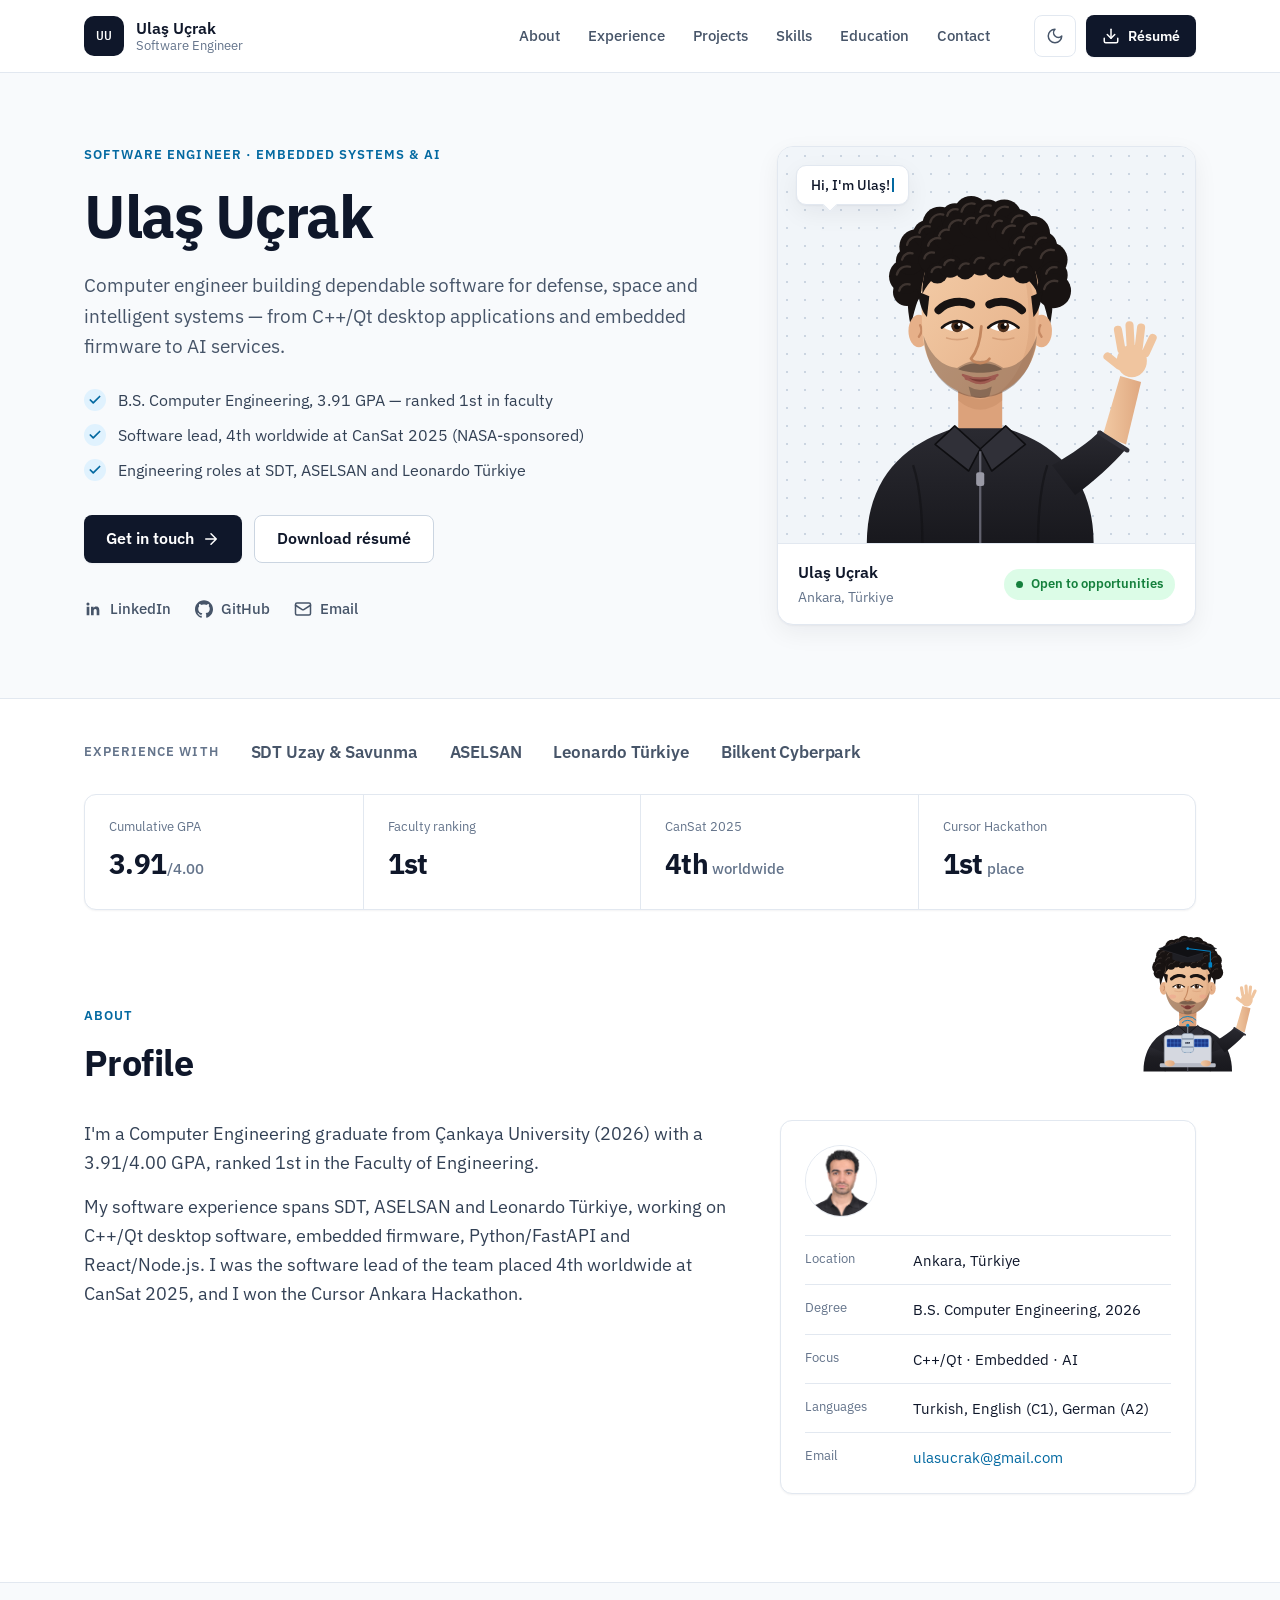
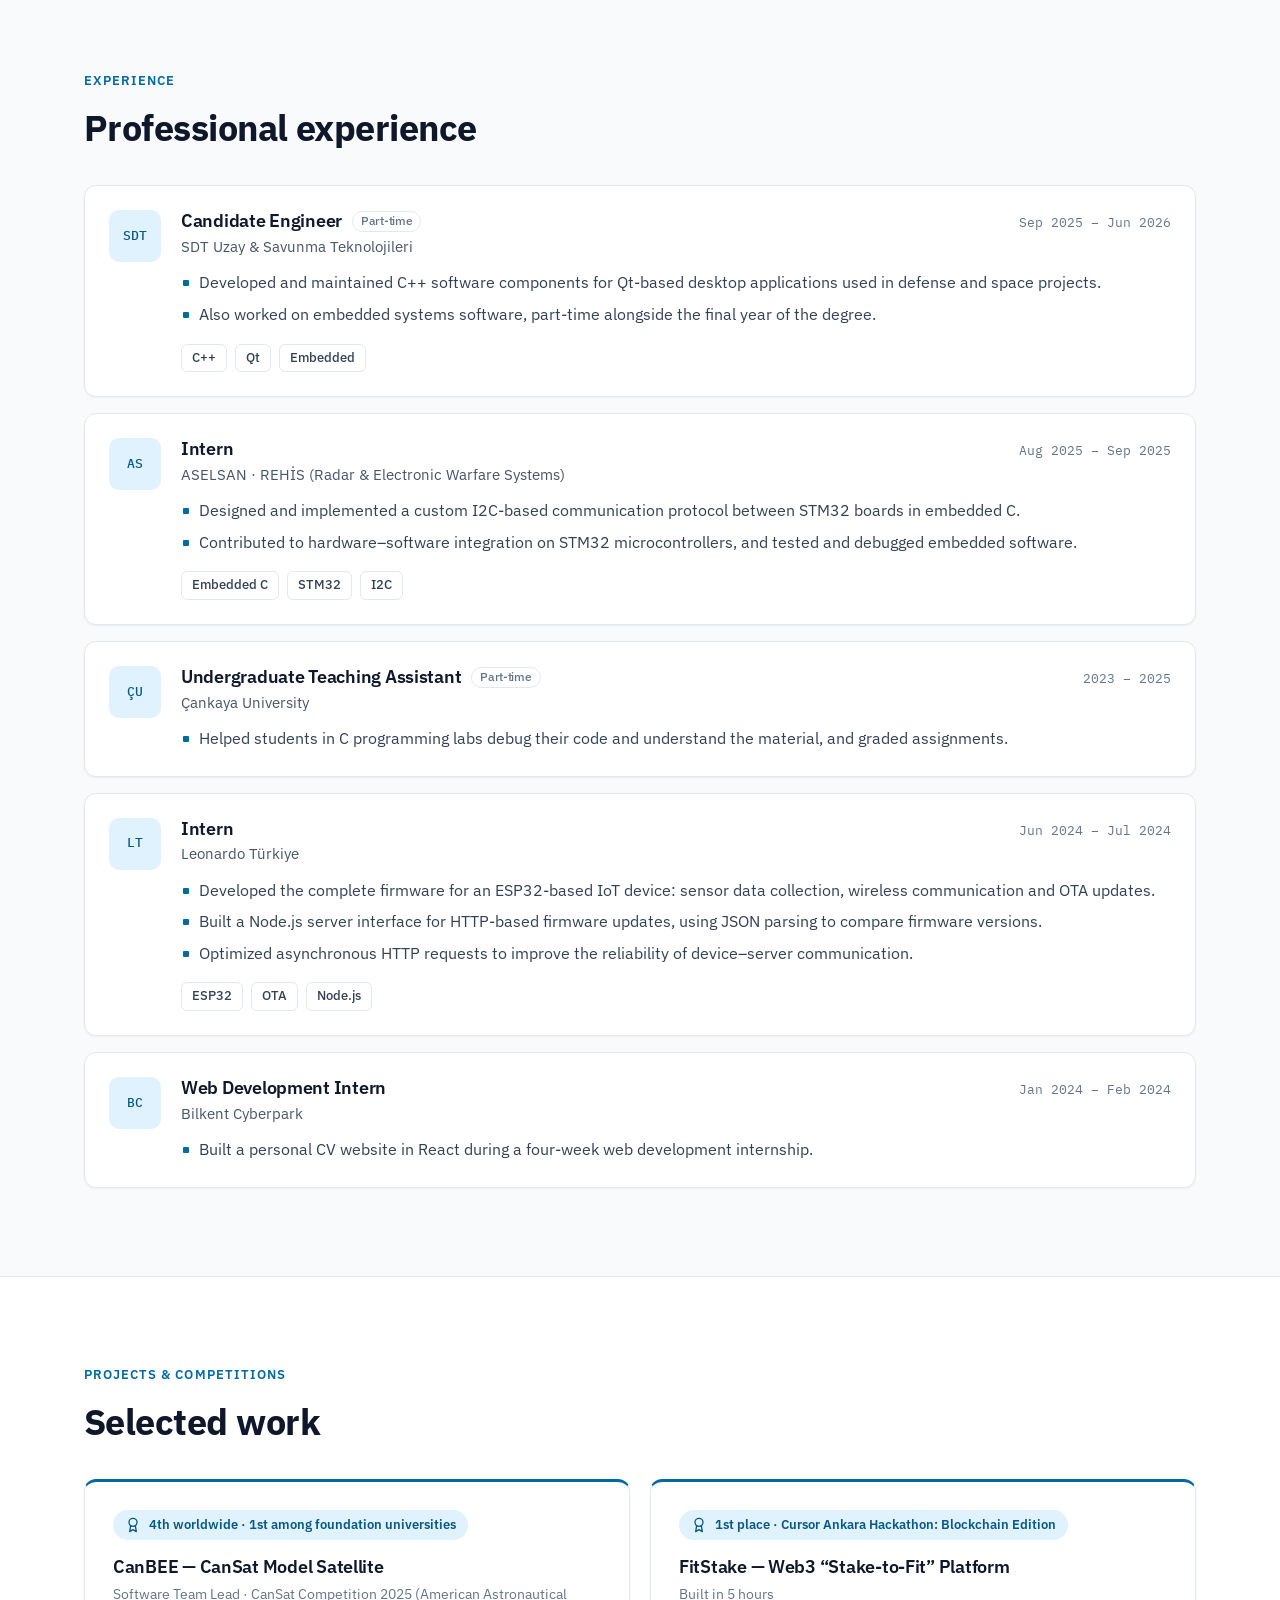
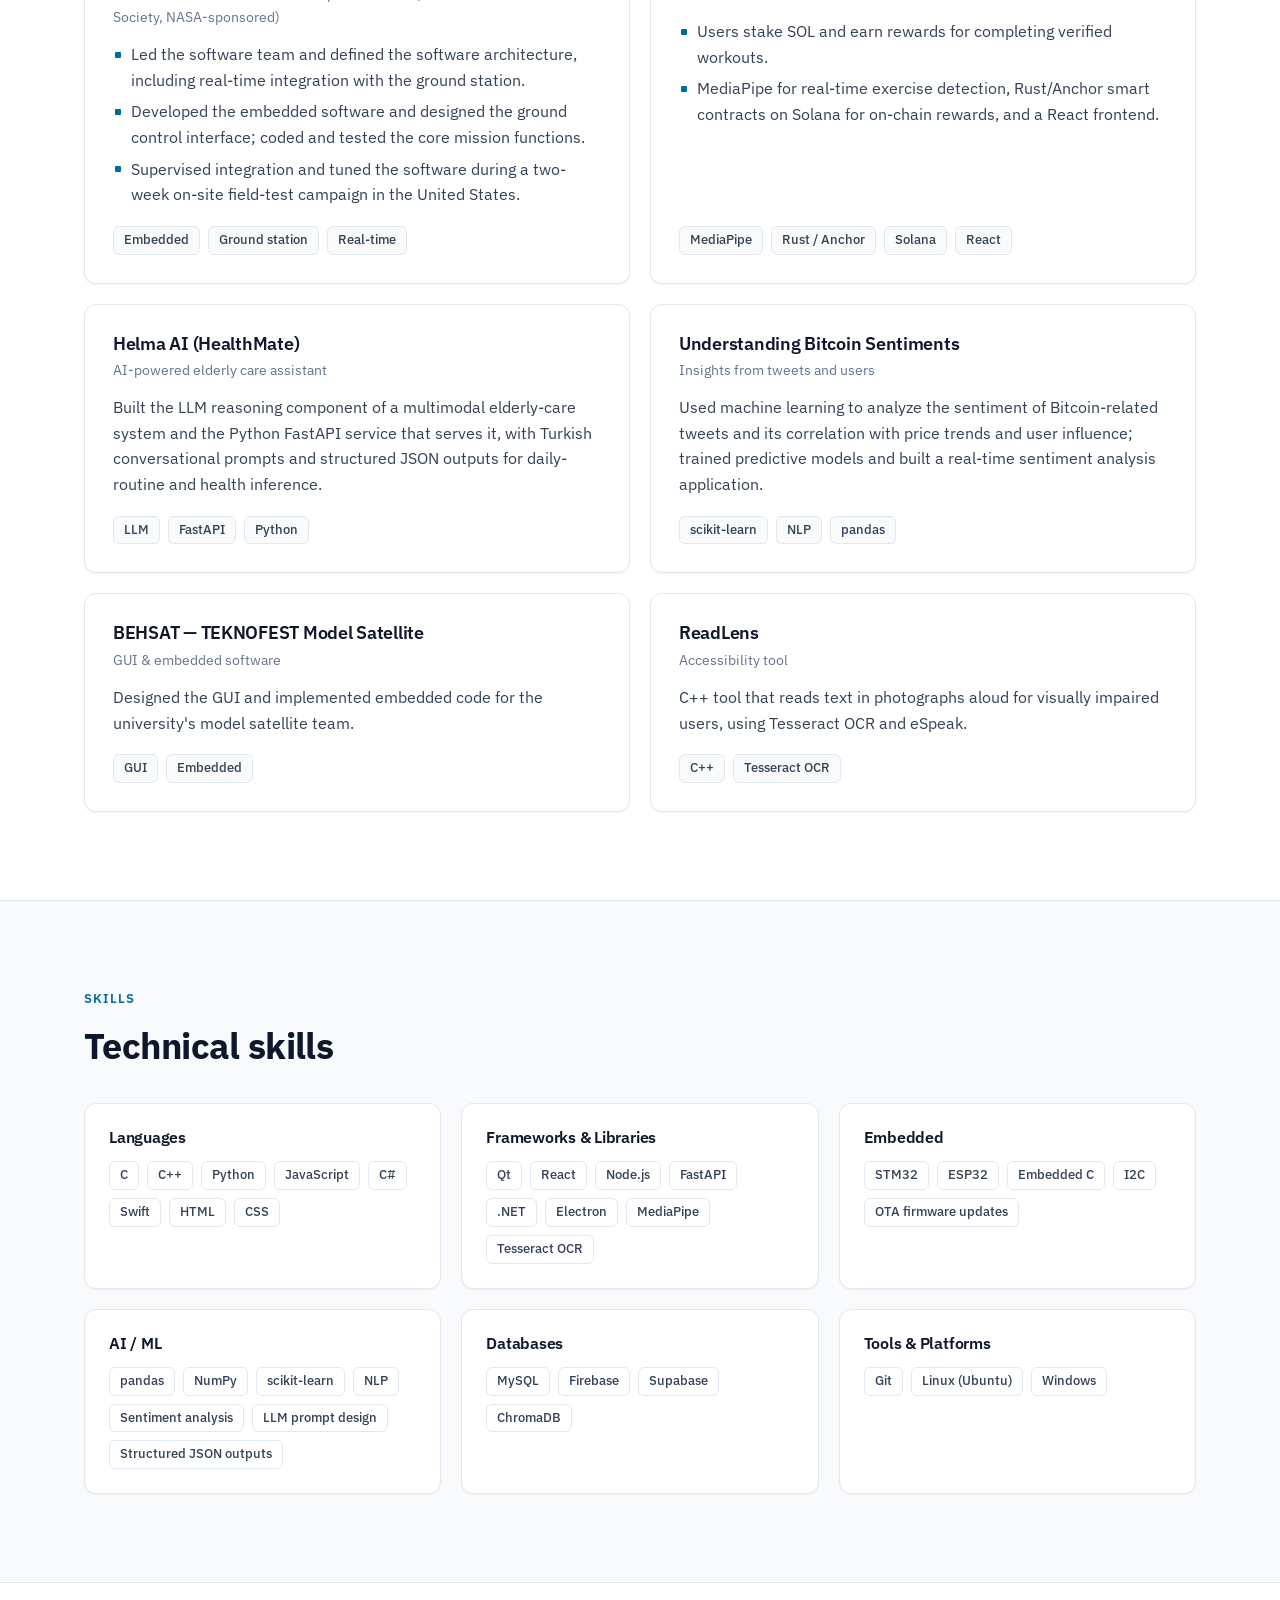
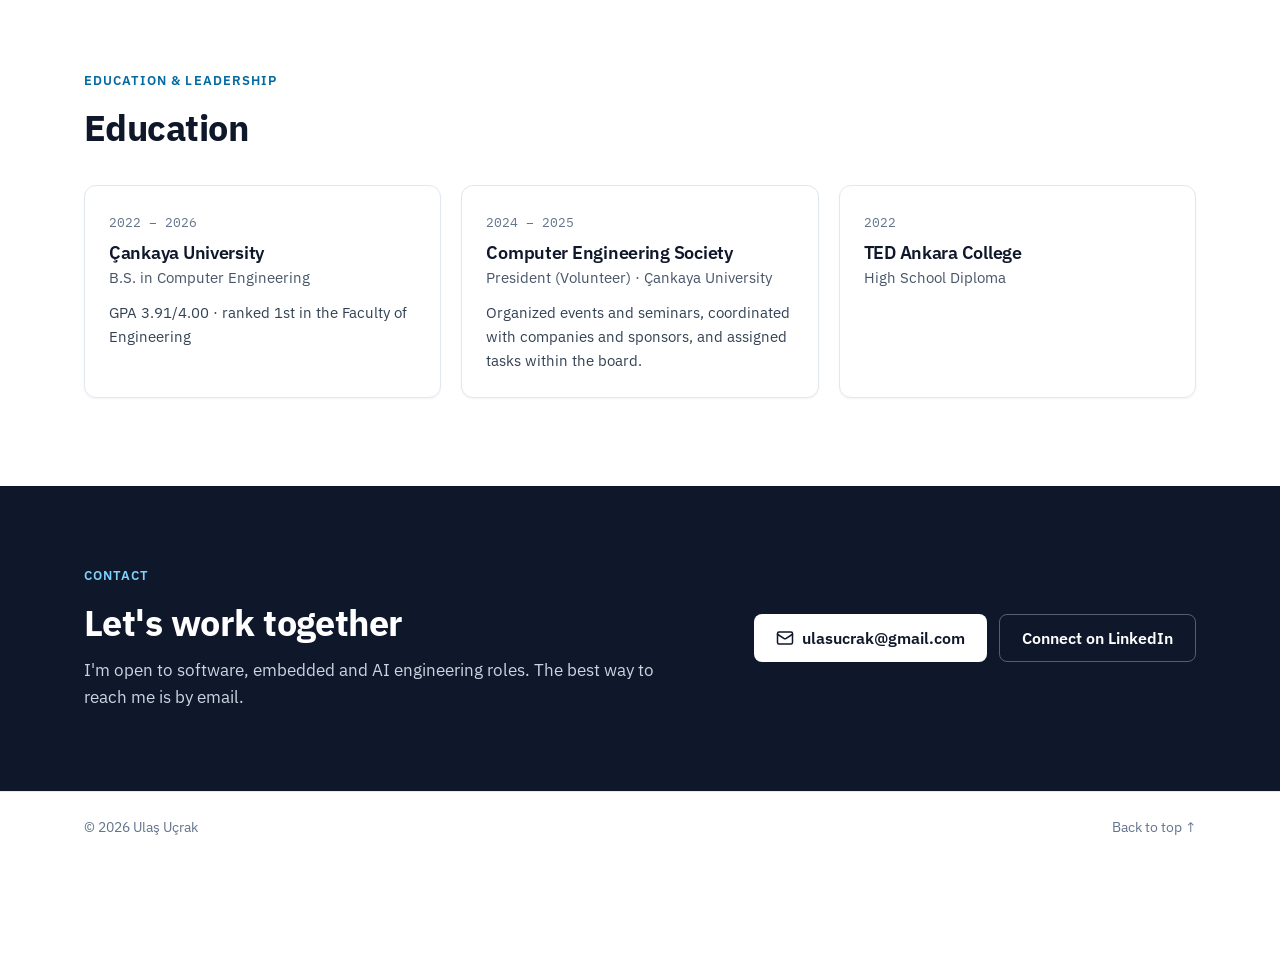
==== commit cf687735: "Professional redesign around the animated character - "Trust & Authority" layout (ui-ux-pro-max): cr" ====
--- a/index.html
+++ b/index.html
@@ -4,30 +4,36 @@
 <head>
     <meta charset="UTF-8">
     <meta name="viewport" content="width=device-width, initial-scale=1.0">
-    <title>Ulaş Uçrak | Software & AI Engineer</title>
+    <title>Ulaş Uçrak | Software Engineer — Embedded & AI</title>
     <meta name="description"
-        content="Ulaş Uçrak — Computer Engineering graduate (Çankaya University, 2026) working on C++/Qt desktop software, embedded firmware and AI.">
-    <meta name="theme-color" content="#09090B">
+        content="Ulaş Uçrak — Computer Engineering graduate (Çankaya University, 2026, ranked 1st in faculty) with experience at SDT, ASELSAN and Leonardo in C++/Qt, embedded firmware and AI.">
+    <meta name="theme-color" content="#FFFFFF">
     <script>
-        // Dark by default; apply a saved light preference before first paint
+        // Light by default; apply a saved dark preference before first paint
         document.documentElement.classList.add('js');
-        try { if (localStorage.getItem('theme') === 'light') document.documentElement.setAttribute('data-theme', 'light'); } catch (e) { }
+        try { if (localStorage.getItem('theme') === 'dark') document.documentElement.setAttribute('data-theme', 'dark'); } catch (e) { }
     </script>
     <link rel="preconnect" href="https://fonts.googleapis.com">
     <link rel="preconnect" href="https://fonts.gstatic.com" crossorigin>
     <link rel="stylesheet"
-        href="https://fonts.googleapis.com/css2?family=Inter:wght@400;500;600;700&family=JetBrains+Mono:wght@400;500&display=swap">
+        href="https://fonts.googleapis.com/css2?family=IBM+Plex+Sans:wght@400;500;600;700&family=IBM+Plex+Mono:wght@400;500&display=swap">
     <link rel="stylesheet" href="style.css">
 </head>
 
 <body>
     <a class="skip-link" href="#main">Skip to content</a>
 
-    <!-- NAV -->
-    <header class="nav">
-        <div class="nav-inner">
-            <a href="#top" class="logo">ulaş uçrak<span class="accent">_</span></a>
-            <nav aria-label="Main">
+    <!-- HEADER -->
+    <header class="header">
+        <div class="container header-inner">
+            <a href="#top" class="brand" aria-label="Ulaş Uçrak — home">
+                <span class="brand-mark" aria-hidden="true">UU</span>
+                <span class="brand-text">
+                    <span class="brand-name">Ulaş Uçrak</span>
+                    <span class="brand-role">Software Engineer</span>
+                </span>
+            </a>
+            <nav class="nav" aria-label="Main">
                 <ul class="nav-links">
                     <li><a href="#about">About</a></li>
                     <li><a href="#experience">Experience</a></li>
@@ -37,16 +43,26 @@
                     <li><a href="#contact">Contact</a></li>
                 </ul>
             </nav>
-            <button id="theme-toggle" class="icon-btn" type="button" aria-label="Switch to light mode">
-                <svg class="i-sun" viewBox="0 0 24 24" aria-hidden="true">
-                    <circle cx="12" cy="12" r="4" />
-                    <path
-                        d="M12 2v2M12 20v2M4.93 4.93l1.41 1.41M17.66 17.66l1.41 1.41M2 12h2M20 12h2M6.34 17.66l-1.41 1.41M19.07 4.93l-1.41 1.41" />
-                </svg>
-                <svg class="i-moon" viewBox="0 0 24 24" aria-hidden="true">
-                    <path d="M12 3a6 6 0 0 0 9 9 9 9 0 1 1-9-9Z" />
-                </svg>
-            </button>
+            <div class="header-actions">
+                <button id="theme-toggle" class="icon-btn" type="button" aria-label="Switch to dark mode">
+                    <svg class="i-moon" viewBox="0 0 24 24" aria-hidden="true">
+                        <path d="M12 3a6 6 0 0 0 9 9 9 9 0 1 1-9-9Z" />
+                    </svg>
+                    <svg class="i-sun" viewBox="0 0 24 24" aria-hidden="true">
+                        <circle cx="12" cy="12" r="4" />
+                        <path
+                            d="M12 2v2M12 20v2M4.93 4.93l1.41 1.41M17.66 17.66l1.41 1.41M2 12h2M20 12h2M6.34 17.66l-1.41 1.41M19.07 4.93l-1.41 1.41" />
+                    </svg>
+                </button>
+                <a href="cv.pdf" download class="btn btn-primary btn-sm header-cv">
+                    <svg viewBox="0 0 24 24" aria-hidden="true">
+                        <path d="M21 15v4a2 2 0 0 1-2 2H5a2 2 0 0 1-2-2v-4" />
+                        <path d="M7 10l5 5 5-5" />
+                        <path d="M12 15V3" />
+                    </svg>
+                    Résumé
+                </a>
+            </div>
         </div>
     </header>
 
@@ -54,298 +70,521 @@
 
         <!-- HERO -->
         <section id="top" class="hero">
-            <div class="hero-copy">
-                <p class="label"><span class="status" aria-hidden="true"></span>Software Engineer · Ankara, Türkiye
-                </p>
-                <h1>Ulaş Uçrak</h1>
-                <p class="lead">I build reliable software where hardware meets intelligence — C++/Qt desktop apps,
-                    embedded firmware, model satellites and AI services.</p>
-                <p class="stack">C++ · Qt · Embedded C · Python · React</p>
-                <div class="actions">
-                    <a href="#projects" class="btn btn-primary">View projects
-                        <svg viewBox="0 0 24 24" aria-hidden="true">
-                            <path d="M5 12h14M12 5l7 7-7 7" />
-                        </svg>
-                    </a>
-                    <a href="cv.pdf" download class="btn btn-line">Download CV</a>
-                </div>
-                <ul class="links">
-                    <li><a href="https://github.com/ulasucrak" target="_blank" rel="noopener noreferrer">GitHub ↗</a>
+            <div class="container hero-grid">
+                <div class="hero-copy">
+                    <p class="overline">Software Engineer · Embedded Systems &amp; AI</p>
+                    <h1>Ulaş Uçrak</h1>
+                    <p class="hero-lead">Computer engineer building dependable software for defense, space and
+                        intelligent systems — from C++/Qt desktop applications and embedded firmware to AI services.
+                    </p>
+
+                    <ul class="credentials">
+                        <li>
+                            <svg viewBox="0 0 24 24" aria-hidden="true">
+                                <path d="M20 6 9 17l-5-5" />
+                            </svg>
+                            B.S. Computer Engineering, 3.91 GPA — ranked 1st in faculty
+                        </li>
+                        <li>
+                            <svg viewBox="0 0 24 24" aria-hidden="true">
+                                <path d="M20 6 9 17l-5-5" />
+                            </svg>
+                            Software lead, 4th worldwide at CanSat 2025 (NASA-sponsored)
+                        </li>
+                        <li>
+                            <svg viewBox="0 0 24 24" aria-hidden="true">
+                                <path d="M20 6 9 17l-5-5" />
+                            </svg>
+                            Engineering roles at SDT, ASELSAN and Leonardo Türkiye
+                        </li>
+                    </ul>
+
+                    <div class="actions">
+                        <a href="#contact" class="btn btn-primary">Get in touch
+                            <svg viewBox="0 0 24 24" aria-hidden="true">
+                                <path d="M5 12h14M12 5l7 7-7 7" />
+                            </svg>
+                        </a>
+                        <a href="cv.pdf" download class="btn btn-outline">Download résumé</a>
+                    </div>
+
+                    <ul class="socials" aria-label="Profiles">
+                        <li><a href="https://linkedin.com/in/ulasucrak" target="_blank" rel="noopener noreferrer"
+                                aria-label="LinkedIn profile">
+                                <svg viewBox="0 0 24 24" class="fill" aria-hidden="true">
+                                    <path
+                                        d="M20.447 20.452h-3.554v-5.569c0-1.328-.027-3.037-1.852-3.037-1.853 0-2.136 1.445-2.136 2.939v5.667H9.351V9h3.414v1.561h.046c.477-.9 1.637-1.85 3.37-1.85 3.601 0 4.267 2.37 4.267 5.455v6.286zM5.337 7.433a2.062 2.062 0 1 1 0-4.123 2.062 2.062 0 0 1 0 4.123zM3.558 20.452h3.56V9H3.56v11.452z" />
+                                </svg>LinkedIn</a></li>
+                        <li><a href="https://github.com/ulasucrak" target="_blank" rel="noopener noreferrer"
+                                aria-label="GitHub profile">
+                                <svg viewBox="0 0 24 24" class="fill" aria-hidden="true">
+                                    <path
+                                        d="M12 .297c-6.63 0-12 5.373-12 12 0 5.303 3.438 9.8 8.205 11.385.6.113.82-.258.82-.577 0-.285-.01-1.04-.015-2.04-3.338.724-4.042-1.61-4.042-1.61C4.422 18.07 3.633 17.7 3.633 17.7c-1.087-.744.084-.729.084-.729 1.205.084 1.838 1.236 1.838 1.236 1.07 1.835 2.809 1.305 3.495.998.108-.776.417-1.305.76-1.605-2.665-.3-5.466-1.332-5.466-5.93 0-1.31.465-2.38 1.235-3.22-.135-.303-.54-1.523.105-3.176 0 0 1.005-.322 3.3 1.23.96-.267 1.98-.399 3-.405 1.02.006 2.04.138 3 .405 2.28-1.552 3.285-1.23 3.285-1.23.645 1.653.24 2.873.12 3.176.765.84 1.23 1.91 1.23 3.22 0 4.61-2.805 5.625-5.475 5.92.42.36.81 1.096.81 2.22 0 1.606-.015 2.896-.015 3.286 0 .315.21.69.825.57C20.565 22.092 24 17.592 24 12.297c0-6.627-5.373-12-12-12" />
+                                </svg>GitHub</a></li>
+                        <li><a href="mailto:ulasucrak@gmail.com" aria-label="Send an email">
+                                <svg viewBox="0 0 24 24" aria-hidden="true">
+                                    <rect x="2" y="4" width="20" height="16" rx="2" />
+                                    <path d="m22 7-8.97 5.7a1.94 1.94 0 0 1-2.06 0L2 7" />
+                                </svg>Email</a></li>
+                    </ul>
+                </div>
+
+                <!-- Character panel -->
+                <div class="portrait">
+                    <div class="stage" id="hero-stage" title="Say hi">
+                        <div class="bubble" aria-hidden="true"><span class="bubble-text"></span><span
+                                class="caret"></span></div>
+                        <div class="stage-char" data-character="hero"></div>
+                        <noscript><img src="profile.jpg" alt="Ulaş Uçrak" class="noscript-photo"></noscript>
+                    </div>
+                    <div class="portrait-caption">
+                        <div>
+                            <p class="pc-name">Ulaş Uçrak</p>
+                            <p class="pc-loc">Ankara, Türkiye</p>
+                        </div>
+                        <span class="availability"><span class="dot" aria-hidden="true"></span>Open to
+                            opportunities</span>
+                    </div>
+                </div>
+            </div>
+        </section>
+
+        <!-- PROOF -->
+        <section class="proof" aria-label="Highlights">
+            <div class="container">
+                <div class="proof-companies">
+                    <span class="proof-label">Experience with</span>
+                    <ul>
+                        <li>SDT Uzay &amp; Savunma</li>
+                        <li>ASELSAN</li>
+                        <li>Leonardo Türkiye</li>
+                        <li>Bilkent Cyberpark</li>
+                    </ul>
+                </div>
+                <dl class="stats">
+                    <div class="stat reveal">
+                        <dt>Cumulative GPA</dt>
+                        <dd>3.91<span>/4.00</span></dd>
+                    </div>
+                    <div class="stat reveal">
+                        <dt>Faculty ranking</dt>
+                        <dd>1st</dd>
+                    </div>
+                    <div class="stat reveal">
+                        <dt>CanSat 2025</dt>
+                        <dd>4th<span> worldwide</span></dd>
+                    </div>
+                    <div class="stat reveal">
+                        <dt>Cursor Hackathon</dt>
+                        <dd>1st<span> place</span></dd>
+                    </div>
+                </dl>
+            </div>
+        </section>
+
+        <!-- ABOUT -->
+        <section id="about" class="section" data-pose="idle" data-say="That's me, hi!">
+            <div class="container">
+                <header class="section-head reveal">
+                    <p class="eyebrow">About</p>
+                    <h2>Profile</h2>
+                </header>
+                <div class="about-grid">
+                    <div class="about-text reveal">
+                        <p>I'm a Computer Engineering graduate from Çankaya University (2026) with a 3.91/4.00 GPA,
+                            ranked 1st in the Faculty of Engineering.</p>
+                        <p>My software experience spans SDT, ASELSAN and Leonardo Türkiye, working on C++/Qt desktop
+                            software, embedded firmware, Python/FastAPI and React/Node.js. I was the software lead of
+                            the team placed 4th worldwide at CanSat 2025, and I won the Cursor Ankara Hackathon.</p>
+                    </div>
+                    <aside class="card profile-card reveal" aria-label="Quick facts">
+                        <img src="profile.jpg" alt="Photo of Ulaş Uçrak" class="profile-photo" width="72" height="72"
+                            loading="lazy">
+                        <dl class="facts">
+                            <div>
+                                <dt>Location</dt>
+                                <dd>Ankara, Türkiye</dd>
+                            </div>
+                            <div>
+                                <dt>Degree</dt>
+                                <dd>B.S. Computer Engineering, 2026</dd>
+                            </div>
+                            <div>
+                                <dt>Focus</dt>
+                                <dd>C++/Qt · Embedded · AI</dd>
+                            </div>
+                            <div>
+                                <dt>Languages</dt>
+                                <dd>Turkish, English (C1), German (A2)</dd>
+                            </div>
+                            <div>
+                                <dt>Email</dt>
+                                <dd><a href="mailto:ulasucrak@gmail.com">ulasucrak@gmail.com</a></dd>
+                            </div>
+                        </dl>
+                    </aside>
+                </div>
+            </div>
+        </section>
+
+        <!-- EXPERIENCE -->
+        <section id="experience" class="section section-alt" data-pose="laptop" data-say="Shipping C++ & firmware…">
+            <div class="container">
+                <header class="section-head reveal">
+                    <p class="eyebrow">Experience</p>
+                    <h2>Professional experience</h2>
+                </header>
+                <ol class="timeline">
+                    <li class="job card reveal">
+                        <span class="monogram" aria-hidden="true">SDT</span>
+                        <div class="job-body">
+                            <div class="job-top">
+                                <div>
+                                    <h3>Candidate Engineer <span class="type">Part-time</span></h3>
+                                    <p class="company">SDT Uzay &amp; Savunma Teknolojileri</p>
+                                </div>
+                                <p class="date">Sep 2025 – Jun 2026</p>
+                            </div>
+                            <ul class="bullets">
+                                <li>Developed and maintained C++ software components for Qt-based desktop applications
+                                    used in defense and space projects.</li>
+                                <li>Also worked on embedded systems software, part-time alongside the final year of the
+                                    degree.</li>
+                            </ul>
+                            <ul class="tags">
+                                <li>C++</li>
+                                <li>Qt</li>
+                                <li>Embedded</li>
+                            </ul>
+                        </div>
                     </li>
-                    <li><a href="https://linkedin.com/in/ulasucrak" target="_blank" rel="noopener noreferrer">LinkedIn
-                            ↗</a></li>
-                    <li><a href="mailto:ulasucrak@gmail.com">Email ↗</a></li>
-                </ul>
-            </div>
-
-            <div class="stage" id="hero-stage" title="Say hi">
-                <span class="stage-disc" aria-hidden="true"></span>
-                <span class="orbit-dot" aria-hidden="true"></span>
-                <div class="bubble" aria-hidden="true"><span class="bubble-text"></span><span class="caret"></span>
-                </div>
-                <div class="stage-char" data-character="hero"></div>
-                <noscript><img src="profile.jpg" alt="Ulaş Uçrak" class="noscript-photo"></noscript>
-            </div>
-        </section>
-
-        <!-- HIGHLIGHTS -->
-        <section class="facts" aria-label="Highlights">
-            <div class="fact reveal"><span class="fact-num">3.91</span><span class="fact-label">GPA · ranked 1st in
-                    the Faculty of Engineering</span></div>
-            <div class="fact reveal"><span class="fact-num">4th</span><span class="fact-label">worldwide · CanSat 2025,
-                    software lead</span></div>
-            <div class="fact reveal"><span class="fact-num">1st</span><span class="fact-label">place · Cursor Ankara
-                    Hackathon</span></div>
-            <div class="fact reveal"><span class="fact-num">3</span><span class="fact-label">engineering roles · SDT,
-                    ASELSAN, Leonardo</span></div>
-        </section>
-
-        <!-- ABOUT -->
-        <section id="about" class="row" data-pose="idle" data-say="That's me, hi!">
-            <h2 class="row-label reveal"><span>01</span>About</h2>
-            <div class="row-body about reveal">
-                <img src="profile.jpg" alt="Photo of Ulaş Uçrak" class="about-photo" width="88" height="88"
-                    loading="lazy">
-                <p>Computer Engineering graduate from Çankaya University (2026) with a 3.91/4.00 GPA, ranked 1st in the
-                    Faculty of Engineering. Software experience at SDT, ASELSAN and Leonardo Türkiye in C++/Qt desktop
-                    software, embedded firmware, Python/FastAPI and React/Node.js. Software lead of the team placed 4th
-                    worldwide at CanSat 2025, and winner of the Cursor Ankara Hackathon.</p>
-            </div>
-        </section>
-
-        <!-- EXPERIENCE -->
-        <section id="experience" class="row" data-pose="laptop" data-say="Shipping C++ & firmware…">
-            <h2 class="row-label reveal"><span>02</span>Experience</h2>
-            <ol class="row-body list">
-                <li class="item reveal">
-                    <span class="item-date">Sep 2025 – Jun 2026</span>
-                    <div>
-                        <h3>SDT Uzay &amp; Savunma Teknolojileri</h3>
-                        <p class="meta">Candidate Engineer (Part-time)</p>
-                        <p>Developed and maintained C++ software components for Qt-based desktop applications used in
-                            defense and space projects, and also worked on embedded systems software — part-time
-                            alongside the final year of the degree.</p>
-                        <ul class="tags">
-                            <li>C++</li>
-                            <li>Qt</li>
-                            <li>Embedded</li>
-                        </ul>
-                    </div>
-                </li>
-                <li class="item reveal">
-                    <span class="item-date">Aug 2025 – Sep 2025</span>
-                    <div>
-                        <h3>ASELSAN</h3>
-                        <p class="meta">Intern, REHİS (Radar &amp; Electronic Warfare Systems)</p>
-                        <p>Designed and implemented a custom I2C-based communication protocol between STM32 boards in
-                            embedded C, and contributed to hardware–software integration, testing and debugging on
-                            STM32 microcontrollers.</p>
-                        <ul class="tags">
-                            <li>Embedded C</li>
-                            <li>STM32</li>
-                            <li>I2C</li>
-                        </ul>
-                    </div>
-                </li>
-                <li class="item reveal">
-                    <span class="item-date">2023 – 2025</span>
-                    <div>
-                        <h3>Çankaya University</h3>
-                        <p class="meta">Undergraduate Teaching Assistant (Part-time)</p>
-                        <p>Helped students in C programming labs debug their code and understand the material, and
-                            graded assignments.</p>
-                    </div>
-                </li>
-                <li class="item reveal">
-                    <span class="item-date">Jun 2024 – Jul 2024</span>
-                    <div>
-                        <h3>Leonardo Türkiye</h3>
-                        <p class="meta">Intern</p>
-                        <p>Developed the complete firmware for an ESP32-based IoT device — sensor data collection,
-                            wireless communication and OTA updates — plus a Node.js server interface for HTTP firmware
-                            updates with JSON version comparison, and optimized asynchronous HTTP requests for more
-                            reliable device–server communication.</p>
-                        <ul class="tags">
-                            <li>ESP32</li>
-                            <li>OTA</li>
-                            <li>Node.js</li>
-                        </ul>
-                    </div>
-                </li>
-                <li class="item reveal">
-                    <span class="item-date">Jan 2024 – Feb 2024</span>
-                    <div>
-                        <h3>Bilkent Cyberpark</h3>
-                        <p class="meta">Web Development Intern</p>
-                        <p>Built a personal CV website in React during a four-week web development internship.</p>
-                    </div>
-                </li>
-            </ol>
+                    <li class="job card reveal">
+                        <span class="monogram" aria-hidden="true">AS</span>
+                        <div class="job-body">
+                            <div class="job-top">
+                                <div>
+                                    <h3>Intern</h3>
+                                    <p class="company">ASELSAN · REHİS (Radar &amp; Electronic Warfare Systems)</p>
+                                </div>
+                                <p class="date">Aug 2025 – Sep 2025</p>
+                            </div>
+                            <ul class="bullets">
+                                <li>Designed and implemented a custom I2C-based communication protocol between STM32
+                                    boards in embedded C.</li>
+                                <li>Contributed to hardware–software integration on STM32 microcontrollers, and tested
+                                    and debugged embedded software.</li>
+                            </ul>
+                            <ul class="tags">
+                                <li>Embedded C</li>
+                                <li>STM32</li>
+                                <li>I2C</li>
+                            </ul>
+                        </div>
+                    </li>
+                    <li class="job card reveal">
+                        <span class="monogram" aria-hidden="true">ÇU</span>
+                        <div class="job-body">
+                            <div class="job-top">
+                                <div>
+                                    <h3>Undergraduate Teaching Assistant <span class="type">Part-time</span></h3>
+                                    <p class="company">Çankaya University</p>
+                                </div>
+                                <p class="date">2023 – 2025</p>
+                            </div>
+                            <ul class="bullets">
+                                <li>Helped students in C programming labs debug their code and understand the material,
+                                    and graded assignments.</li>
+                            </ul>
+                        </div>
+                    </li>
+                    <li class="job card reveal">
+                        <span class="monogram" aria-hidden="true">LT</span>
+                        <div class="job-body">
+                            <div class="job-top">
+                                <div>
+                                    <h3>Intern</h3>
+                                    <p class="company">Leonardo Türkiye</p>
+                                </div>
+                                <p class="date">Jun 2024 – Jul 2024</p>
+                            </div>
+                            <ul class="bullets">
+                                <li>Developed the complete firmware for an ESP32-based IoT device: sensor data
+                                    collection, wireless communication and OTA updates.</li>
+                                <li>Built a Node.js server interface for HTTP-based firmware updates, using JSON parsing
+                                    to compare firmware versions.</li>
+                                <li>Optimized asynchronous HTTP requests to improve the reliability of device–server
+                                    communication.</li>
+                            </ul>
+                            <ul class="tags">
+                                <li>ESP32</li>
+                                <li>OTA</li>
+                                <li>Node.js</li>
+                            </ul>
+                        </div>
+                    </li>
+                    <li class="job card reveal">
+                        <span class="monogram" aria-hidden="true">BC</span>
+                        <div class="job-body">
+                            <div class="job-top">
+                                <div>
+                                    <h3>Web Development Intern</h3>
+                                    <p class="company">Bilkent Cyberpark</p>
+                                </div>
+                                <p class="date">Jan 2024 – Feb 2024</p>
+                            </div>
+                            <ul class="bullets">
+                                <li>Built a personal CV website in React during a four-week web development internship.
+                                </li>
+                            </ul>
+                        </div>
+                    </li>
+                </ol>
+            </div>
         </section>
 
         <!-- PROJECTS -->
-        <section id="projects" class="row" data-pose="sat" data-say="CanBEE: 4th worldwide!">
-            <h2 class="row-label reveal"><span>03</span>Projects</h2>
-            <div class="row-body list">
-                <article class="item project reveal">
-                    <span class="item-date">2025</span>
-                    <div>
-                        <h3>CanBEE — CanSat Model Satellite <span class="badge">4th worldwide</span></h3>
-                        <p class="meta">Software Team Lead · 1st among foundation universities</p>
-                        <p>In the CanSat Competition 2025 (American Astronautical Society, NASA-sponsored), I led the
-                            software team and defined the architecture, including real-time integration with the ground
-                            station. I developed the embedded software, designed the ground control interface, coded and
-                            tested core mission functions, and tuned the software during a two-week on-site field-test
-                            campaign in the United States.</p>
+        <section id="projects" class="section" data-pose="sat" data-say="CanBEE: 4th worldwide!">
+            <div class="container">
+                <header class="section-head reveal">
+                    <p class="eyebrow">Projects &amp; Competitions</p>
+                    <h2>Selected work</h2>
+                </header>
+                <div class="projects">
+                    <article class="card project featured reveal">
+                        <p class="award">
+                            <svg viewBox="0 0 24 24" aria-hidden="true">
+                                <circle cx="12" cy="8" r="6" />
+                                <path d="M15.477 12.89 17 22l-5-3-5 3 1.523-9.11" />
+                            </svg>
+                            4th worldwide · 1st among foundation universities
+                        </p>
+                        <h3>CanBEE — CanSat Model Satellite</h3>
+                        <p class="project-meta">Software Team Lead · CanSat Competition 2025 (American Astronautical
+                            Society, NASA-sponsored)</p>
+                        <ul class="bullets">
+                            <li>Led the software team and defined the software architecture, including real-time
+                                integration with the ground station.</li>
+                            <li>Developed the embedded software and designed the ground control interface; coded and
+                                tested the core mission functions.</li>
+                            <li>Supervised integration and tuned the software during a two-week on-site field-test
+                                campaign in the United States.</li>
+                        </ul>
                         <ul class="tags">
                             <li>Embedded</li>
                             <li>Ground station</li>
                             <li>Real-time</li>
                         </ul>
-                    </div>
-                </article>
-                <article class="item project reveal">
-                    <span class="item-date">Hackathon</span>
-                    <div>
-                        <h3>FitStake — Stake-to-Fit Web3 Platform <span class="badge">1st place</span></h3>
-                        <p class="meta">Cursor Ankara Hackathon: Blockchain Edition · built in 5 hours</p>
-                        <p>Users stake SOL and earn rewards for completing verified workouts. MediaPipe handles
-                            real-time exercise detection, Rust/Anchor smart contracts on Solana manage on-chain
-                            rewards, and a React frontend ties it together.</p>
+                    </article>
+
+                    <article class="card project featured reveal">
+                        <p class="award">
+                            <svg viewBox="0 0 24 24" aria-hidden="true">
+                                <circle cx="12" cy="8" r="6" />
+                                <path d="M15.477 12.89 17 22l-5-3-5 3 1.523-9.11" />
+                            </svg>
+                            1st place · Cursor Ankara Hackathon: Blockchain Edition
+                        </p>
+                        <h3>FitStake — Web3 “Stake-to-Fit” Platform</h3>
+                        <p class="project-meta">Built in 5 hours</p>
+                        <ul class="bullets">
+                            <li>Users stake SOL and earn rewards for completing verified workouts.</li>
+                            <li>MediaPipe for real-time exercise detection, Rust/Anchor smart contracts on Solana for
+                                on-chain rewards, and a React frontend.</li>
+                        </ul>
                         <ul class="tags">
                             <li>MediaPipe</li>
                             <li>Rust / Anchor</li>
                             <li>Solana</li>
                             <li>React</li>
                         </ul>
-                    </div>
-                </article>
-                <article class="item project reveal">
-                    <span class="item-date">AI</span>
-                    <div>
+                    </article>
+
+                    <article class="card project reveal">
                         <h3>Helma AI (HealthMate)</h3>
-                        <p class="meta">AI-powered elderly care assistant</p>
-                        <p>Built the LLM reasoning component of a multimodal elderly-care system and the Python FastAPI
-                            service that serves it, with Turkish conversational prompts and structured JSON outputs.</p>
+                        <p class="project-meta">AI-powered elderly care assistant</p>
+                        <p>Built the LLM reasoning component of a multimodal elderly-care system and the Python
+                            FastAPI service that serves it, with Turkish conversational prompts and structured JSON
+                            outputs for daily-routine and health inference.</p>
                         <ul class="tags">
                             <li>LLM</li>
                             <li>FastAPI</li>
-                        </ul>
-                    </div>
-                </article>
-                <article class="item project reveal">
-                    <span class="item-date">ML</span>
-                    <div>
+                            <li>Python</li>
+                        </ul>
+                    </article>
+
+                    <article class="card project reveal">
                         <h3>Understanding Bitcoin Sentiments</h3>
-                        <p class="meta">Insights from tweets and users</p>
-                        <p>Analyzed Bitcoin tweet sentiment, its correlation with price trends and user influence;
-                            trained predictive models and built a real-time sentiment analysis app.</p>
+                        <p class="project-meta">Insights from tweets and users</p>
+                        <p>Used machine learning to analyze the sentiment of Bitcoin-related tweets and its correlation
+                            with price trends and user influence; trained predictive models and built a real-time
+                            sentiment analysis application.</p>
                         <ul class="tags">
                             <li>scikit-learn</li>
                             <li>NLP</li>
-                        </ul>
-                    </div>
-                </article>
-                <article class="item project reveal">
-                    <span class="item-date">TEKNOFEST</span>
-                    <div>
-                        <h3>BEHSAT — Model Satellite</h3>
+                            <li>pandas</li>
+                        </ul>
+                    </article>
+
+                    <article class="card project reveal">
+                        <h3>BEHSAT — TEKNOFEST Model Satellite</h3>
+                        <p class="project-meta">GUI &amp; embedded software</p>
                         <p>Designed the GUI and implemented embedded code for the university's model satellite team.
                         </p>
-                    </div>
-                </article>
-                <article class="item project reveal">
-                    <span class="item-date">C++</span>
-                    <div>
+                        <ul class="tags">
+                            <li>GUI</li>
+                            <li>Embedded</li>
+                        </ul>
+                    </article>
+
+                    <article class="card project reveal">
                         <h3>ReadLens</h3>
-                        <p>Accessibility tool that reads text in photographs aloud for visually impaired users, using
-                            Tesseract OCR and eSpeak.</p>
-                    </div>
-                </article>
+                        <p class="project-meta">Accessibility tool</p>
+                        <p>C++ tool that reads text in photographs aloud for visually impaired users, using Tesseract
+                            OCR and eSpeak.</p>
+                        <ul class="tags">
+                            <li>C++</li>
+                            <li>Tesseract OCR</li>
+                        </ul>
+                    </article>
+                </div>
             </div>
         </section>
 
         <!-- SKILLS -->
-        <section id="skills" class="row" data-pose="chip" data-say="C++, STM32, Python…">
-            <h2 class="row-label reveal"><span>04</span>Skills</h2>
-            <dl class="row-body skills">
-                <div class="skill reveal">
-                    <dt>Languages</dt>
-                    <dd>C, C++, Python, JavaScript, C#, Swift, HTML, CSS</dd>
-                </div>
-                <div class="skill reveal">
-                    <dt>Frameworks</dt>
-                    <dd>Qt, React, Node.js, FastAPI, .NET, Electron, MediaPipe, Tesseract OCR</dd>
-                </div>
-                <div class="skill reveal">
-                    <dt>Embedded</dt>
-                    <dd>STM32, ESP32, embedded C, I2C, OTA firmware updates</dd>
-                </div>
-                <div class="skill reveal">
-                    <dt>AI / ML</dt>
-                    <dd>pandas, NumPy, scikit-learn, NLP, sentiment analysis, LLM prompt design, structured JSON
-                        outputs</dd>
-                </div>
-                <div class="skill reveal">
-                    <dt>Databases</dt>
-                    <dd>MySQL, Firebase, Supabase, ChromaDB</dd>
-                </div>
-                <div class="skill reveal">
-                    <dt>Tools</dt>
-                    <dd>Git, Linux (Ubuntu), Windows</dd>
-                </div>
-                <div class="skill reveal">
-                    <dt>Spoken</dt>
-                    <dd>Turkish (native), English (C1), German (A2)</dd>
-                </div>
-            </dl>
-        </section>
-
-        <!-- EDUCATION -->
-        <section id="education" class="row" data-pose="grad" data-say="3.91 GPA, 1st in faculty">
-            <h2 class="row-label reveal"><span>05</span>Education</h2>
-            <ol class="row-body list">
-                <li class="item reveal">
-                    <span class="item-date">2022 – 2026</span>
-                    <div>
+        <section id="skills" class="section section-alt" data-pose="chip" data-say="C++, STM32, Python…">
+            <div class="container">
+                <header class="section-head reveal">
+                    <p class="eyebrow">Skills</p>
+                    <h2>Technical skills</h2>
+                </header>
+                <div class="skills">
+                    <div class="card skill reveal">
+                        <h3>Languages</h3>
+                        <ul class="tags">
+                            <li>C</li>
+                            <li>C++</li>
+                            <li>Python</li>
+                            <li>JavaScript</li>
+                            <li>C#</li>
+                            <li>Swift</li>
+                            <li>HTML</li>
+                            <li>CSS</li>
+                        </ul>
+                    </div>
+                    <div class="card skill reveal">
+                        <h3>Frameworks &amp; Libraries</h3>
+                        <ul class="tags">
+                            <li>Qt</li>
+                            <li>React</li>
+                            <li>Node.js</li>
+                            <li>FastAPI</li>
+                            <li>.NET</li>
+                            <li>Electron</li>
+                            <li>MediaPipe</li>
+                            <li>Tesseract OCR</li>
+                        </ul>
+                    </div>
+                    <div class="card skill reveal">
+                        <h3>Embedded</h3>
+                        <ul class="tags">
+                            <li>STM32</li>
+                            <li>ESP32</li>
+                            <li>Embedded C</li>
+                            <li>I2C</li>
+                            <li>OTA firmware updates</li>
+                        </ul>
+                    </div>
+                    <div class="card skill reveal">
+                        <h3>AI / ML</h3>
+                        <ul class="tags">
+                            <li>pandas</li>
+                            <li>NumPy</li>
+                            <li>scikit-learn</li>
+                            <li>NLP</li>
+                            <li>Sentiment analysis</li>
+                            <li>LLM prompt design</li>
+                            <li>Structured JSON outputs</li>
+                        </ul>
+                    </div>
+                    <div class="card skill reveal">
+                        <h3>Databases</h3>
+                        <ul class="tags">
+                            <li>MySQL</li>
+                            <li>Firebase</li>
+                            <li>Supabase</li>
+                            <li>ChromaDB</li>
+                        </ul>
+                    </div>
+                    <div class="card skill reveal">
+                        <h3>Tools &amp; Platforms</h3>
+                        <ul class="tags">
+                            <li>Git</li>
+                            <li>Linux (Ubuntu)</li>
+                            <li>Windows</li>
+                        </ul>
+                    </div>
+                </div>
+            </div>
+        </section>
+
+        <!-- EDUCATION & LEADERSHIP -->
+        <section id="education" class="section" data-pose="grad" data-say="3.91 GPA, 1st in faculty">
+            <div class="container">
+                <header class="section-head reveal">
+                    <p class="eyebrow">Education &amp; Leadership</p>
+                    <h2>Education</h2>
+                </header>
+                <div class="edu">
+                    <div class="card edu-item reveal">
+                        <p class="date">2022 – 2026</p>
                         <h3>Çankaya University</h3>
-                        <p class="meta">B.S. Computer Engineering</p>
-                        <p>GPA 3.91/4.00, ranked 1st in the Faculty of Engineering.</p>
-                    </div>
-                </li>
-                <li class="item reveal">
-                    <span class="item-date">2024 – 2025</span>
-                    <div>
+                        <p class="company">B.S. in Computer Engineering</p>
+                        <p class="edu-note">GPA 3.91/4.00 · ranked 1st in the Faculty of Engineering</p>
+                    </div>
+                    <div class="card edu-item reveal">
+                        <p class="date">2024 – 2025</p>
                         <h3>Computer Engineering Society</h3>
-                        <p class="meta">President (Volunteer)</p>
-                        <p>Organized events and seminars, coordinated with companies and sponsors, and assigned tasks
-                            within the board.</p>
-                    </div>
-                </li>
-                <li class="item reveal">
-                    <span class="item-date">2022</span>
-                    <div>
+                        <p class="company">President (Volunteer) · Çankaya University</p>
+                        <p class="edu-note">Organized events and seminars, coordinated with companies and sponsors, and
+                            assigned tasks within the board.</p>
+                    </div>
+                    <div class="card edu-item reveal">
+                        <p class="date">2022</p>
                         <h3>TED Ankara College</h3>
-                        <p class="meta">High School Diploma</p>
-                    </div>
-                </li>
-            </ol>
+                        <p class="company">High School Diploma</p>
+                    </div>
+                </div>
+            </div>
         </section>
 
         <!-- CONTACT -->
-        <section id="contact" class="row contact" data-pose="wave" data-say="Say hi!">
-            <h2 class="row-label reveal"><span>06</span>Contact</h2>
-            <div class="row-body reveal">
-                <p class="contact-title">Let's build something reliable.</p>
-                <p>Open to software, embedded and AI engineering roles.</p>
-                <a class="contact-mail" href="mailto:ulasucrak@gmail.com">ulasucrak@gmail.com</a>
+        <section id="contact" class="contact" data-pose="wave" data-say="Say hi!">
+            <div class="container contact-inner reveal">
+                <div>
+                    <p class="eyebrow">Contact</p>
+                    <h2>Let's work together</h2>
+                    <p>I'm open to software, embedded and AI engineering roles. The best way to reach me is by email.</p>
+                </div>
+                <div class="contact-actions">
+                    <a href="mailto:ulasucrak@gmail.com" class="btn btn-light">
+                        <svg viewBox="0 0 24 24" aria-hidden="true">
+                            <rect x="2" y="4" width="20" height="16" rx="2" />
+                            <path d="m22 7-8.97 5.7a1.94 1.94 0 0 1-2.06 0L2 7" />
+                        </svg>
+                        ulasucrak@gmail.com
+                    </a>
+                    <a href="https://linkedin.com/in/ulasucrak" target="_blank" rel="noopener noreferrer"
+                        class="btn btn-ghost-light">Connect on LinkedIn</a>
+                </div>
             </div>
         </section>
     </main>
 
     <footer class="footer">
-        <span>© 2026 Ulaş Uçrak</span>
-        <a href="#top">Back to top ↑</a>
+        <div class="container footer-inner">
+            <span>© 2026 Ulaş Uçrak</span>
+            <a href="#top">Back to top ↑</a>
+        </div>
     </footer>
 
     <!-- Companion character: follows along and reacts to each section -->
--- a/style.css
+++ b/style.css
@@ -1,47 +1,73 @@
 /* ============================================================
    ULAŞ UÇRAK — PORTFOLIO
-   Design system (ui-ux-pro-max): Minimalism & Swiss style,
-   dark first, "code dark + run green" palette, single accent,
-   no shadows or gradients. Inter + JetBrains Mono.
+   Design system (ui-ux-pro-max): "Trust & Authority" pattern,
+   Minimalism & Swiss style, professional navy + sky-blue accent,
+   IBM Plex Sans / IBM Plex Mono. Light first, dark optional.
    ============================================================ */
 
 :root {
-    --bg: #09090B;
-    --surface: #111114;
-    --fg: #F4F4F5;
-    --muted: #A1A1AA;
-    --subtle: #8B8B94;
-    --line: #27272A;
-    --accent: #22C55E;
-    --accent-fg: #052E14;
-    --accent-soft: rgba(34, 197, 94, 0.12);
-    --disc: #111827;
-    --disc-line: #1F2937;
-    --ring: #F4F4F5;
-
-    --font: 'Inter', system-ui, -apple-system, 'Segoe UI', sans-serif;
-    --mono: 'JetBrains Mono', ui-monospace, SFMono-Regular, Consolas, monospace;
-    --maxw: 1080px;
+    --bg: #FFFFFF;
+    --bg-alt: #F8FAFC;
+    --fg: #0F172A;
+    --fg-2: #334155;
+    --muted: #475569;
+    --subtle: #64748B;
+    --border: #E2E8F0;
+    --border-strong: #CBD5E1;
+    --primary: #0F172A;
+    --on-primary: #FFFFFF;
+    --accent: #0369A1;
+    --accent-strong: #075985;
+    --accent-soft: #E0F2FE;
+    --card: #FFFFFF;
+    --stage: #F1F5F9;
+    --stage-dot: #CBD5E1;
+    --success: #15803D;
+    --success-soft: #DCFCE7;
+    --contact-bg: #0F172A;
+    --ring: #0369A1;
+    --shadow-sm: 0 1px 2px rgba(15, 23, 42, 0.05);
+    --shadow: 0 1px 2px rgba(15, 23, 42, 0.04), 0 8px 24px rgba(15, 23, 42, 0.06);
+    --shadow-hover: 0 2px 4px rgba(15, 23, 42, 0.05), 0 14px 32px rgba(15, 23, 42, 0.1);
+
+    --font: 'IBM Plex Sans', system-ui, -apple-system, 'Segoe UI', sans-serif;
+    --mono: 'IBM Plex Mono', ui-monospace, SFMono-Regular, Consolas, monospace;
+    --maxw: 1160px;
     --gutter: 24px;
+    --radius: 12px;
     --ease: cubic-bezier(0.22, 1, 0.36, 1);
     --spring: cubic-bezier(0.34, 1.56, 0.64, 1);
 }
 
-:root[data-theme="light"] {
-    --bg: #FAFAFA;
-    --surface: #FFFFFF;
-    --fg: #09090B;
-    --muted: #52525B;
-    --subtle: #63636B;
-    --line: #E4E4E7;
-    --accent: #15803D;
-    --accent-fg: #FFFFFF;
-    --accent-soft: rgba(21, 128, 61, 0.1);
-    --disc: #EEF2F7;
-    --disc-line: #E2E8F0;
-    --ring: #09090B;
-}
-
+:root[data-theme="dark"] {
+    --bg: #0B1220;
+    --bg-alt: #0F172A;
+    --fg: #F1F5F9;
+    --fg-2: #CBD5E1;
+    --muted: #A3B1C6;
+    --subtle: #94A3B8;
+    --border: #1E293B;
+    --border-strong: #334155;
+    --primary: #F1F5F9;
+    --on-primary: #0B1220;
+    --accent: #38BDF8;
+    --accent-strong: #7DD3FC;
+    --accent-soft: rgba(56, 189, 248, 0.12);
+    --card: #0F172A;
+    --stage: #111C33;
+    --stage-dot: #1E2B45;
+    --success: #4ADE80;
+    --success-soft: rgba(74, 222, 128, 0.12);
+    --contact-bg: #111C33;
+    --ring: #7DD3FC;
+    --shadow-sm: none;
+    --shadow: 0 1px 2px rgba(0, 0, 0, 0.3);
+    --shadow-hover: 0 12px 28px rgba(0, 0, 0, 0.35);
+}
+
+/* ============================================================
+   BASE
+   ============================================================ */
 *,
 *::before,
 *::after {
@@ -52,7 +78,7 @@
 
 html {
     scroll-behavior: smooth;
-    scroll-padding-top: 80px;
+    scroll-padding-top: 88px;
     -webkit-text-size-adjust: 100%;
 }
 
@@ -61,7 +87,7 @@
     color: var(--fg);
     font-family: var(--font);
     font-size: 1rem;
-    line-height: 1.65;
+    line-height: 1.6;
     -webkit-font-smoothing: antialiased;
     overflow-x: hidden;
     transition: background-color 0.25s ease, color 0.25s ease;
@@ -86,19 +112,15 @@
 h1,
 h2,
 h3 {
-    line-height: 1.15;
-    letter-spacing: -0.02em;
-}
-
-::selection {
-    background: var(--accent);
-    color: var(--accent-fg);
+    color: var(--fg);
+    line-height: 1.2;
+    letter-spacing: -0.015em;
 }
 
 :focus-visible {
     outline: 2px solid var(--ring);
     outline-offset: 3px;
-    border-radius: 4px;
+    border-radius: 6px;
 }
 
 .skip-link {
@@ -107,20 +129,30 @@
     top: -60px;
     z-index: 100;
     padding: 10px 14px;
-    background: var(--accent);
-    color: var(--accent-fg);
+    background: var(--primary);
+    color: var(--on-primary);
     font-weight: 600;
-    border-radius: 4px;
+    border-radius: 8px;
 }
 
 .skip-link:focus {
     top: 12px;
 }
 
+.container {
+    max-width: var(--maxw);
+    margin: 0 auto;
+    padding: 0 var(--gutter);
+}
+
 .btn svg,
-.icon-btn svg {
+.icon-btn svg,
+.credentials svg,
+.socials svg,
+.award svg {
     width: 18px;
     height: 18px;
+    flex: none;
     fill: none;
     stroke: currentColor;
     stroke-width: 2;
@@ -128,43 +160,70 @@
     stroke-linejoin: round;
 }
 
+.socials svg.fill {
+    fill: currentColor;
+    stroke: none;
+}
+
 /* ============================================================
-   NAV
+   HEADER
    ============================================================ */
-.nav {
+.header {
     position: sticky;
     top: 0;
     z-index: 50;
     background: var(--bg);
-    background: color-mix(in srgb, var(--bg) 85%, transparent);
-    -webkit-backdrop-filter: blur(12px);
-    backdrop-filter: blur(12px);
-    border-bottom: 1px solid var(--line);
-}
-
-.nav-inner {
-    max-width: var(--maxw);
-    margin: 0 auto;
-    padding: 0 var(--gutter);
-    height: 64px;
+    background: color-mix(in srgb, var(--bg) 92%, transparent);
+    -webkit-backdrop-filter: blur(10px);
+    backdrop-filter: blur(10px);
+    border-bottom: 1px solid var(--border);
+}
+
+.header-inner {
+    height: 72px;
     display: flex;
     align-items: center;
-    gap: 24px;
-}
-
-.logo {
+    gap: 32px;
+}
+
+.brand {
+    display: flex;
+    align-items: center;
+    gap: 12px;
+    flex: none;
+}
+
+.brand-mark {
+    display: grid;
+    place-items: center;
+    width: 40px;
+    height: 40px;
+    border-radius: 10px;
+    background: var(--primary);
+    color: var(--on-primary);
     font-family: var(--mono);
+    font-size: 0.8125rem;
     font-weight: 500;
-    font-size: 0.95rem;
-    white-space: nowrap;
-}
-
-.accent {
-    color: var(--accent);
-    animation: caret 1.1s steps(1) infinite;
-}
-
-.nav nav {
+    letter-spacing: 0.02em;
+}
+
+.brand-text {
+    display: flex;
+    flex-direction: column;
+    line-height: 1.2;
+}
+
+.brand-name {
+    font-weight: 600;
+    font-size: 0.975rem;
+}
+
+.brand-role {
+    font-size: 0.8rem;
+    color: var(--subtle);
+}
+
+.nav {
     margin-left: auto;
     min-width: 0;
 }
@@ -175,110 +234,212 @@
 }
 
 .nav-links a {
+    position: relative;
     display: block;
-    padding: 8px 10px;
-    font-size: 0.9rem;
+    padding: 8px 12px;
+    font-size: 0.925rem;
+    font-weight: 500;
     color: var(--muted);
-    transition: color 0.2s ease, box-shadow 0.2s ease;
-}
-
-.nav-links a:hover,
+    border-radius: 6px;
+    transition: color 0.2s ease, background-color 0.2s ease;
+}
+
+.nav-links a:hover {
+    color: var(--fg);
+    background: var(--bg-alt);
+}
+
 .nav-links a.active {
     color: var(--fg);
 }
 
-.nav-links a.active {
-    box-shadow: inset 0 -2px 0 var(--accent);
+.nav-links a.active::after {
+    content: "";
+    position: absolute;
+    left: 12px;
+    right: 12px;
+    bottom: -15px;
+    height: 2px;
+    background: var(--accent);
+}
+
+.header-actions {
+    display: flex;
+    align-items: center;
+    gap: 10px;
+    flex: none;
 }
 
 .icon-btn {
     display: grid;
     place-items: center;
-    width: 44px;
-    height: 44px;
-    flex: none;
-    background: transparent;
+    width: 42px;
+    height: 42px;
+    border-radius: 8px;
+    border: 1px solid var(--border);
+    background: var(--card);
     color: var(--muted);
-    border: 1px solid var(--line);
-    border-radius: 6px;
     cursor: pointer;
     transition: color 0.2s ease, border-color 0.2s ease;
 }
 
 .icon-btn:hover {
     color: var(--fg);
-    border-color: var(--muted);
-}
-
-#theme-toggle .i-moon {
+    border-color: var(--border-strong);
+}
+
+#theme-toggle .i-sun {
     display: none;
 }
 
-:root[data-theme="light"] #theme-toggle .i-moon {
+:root[data-theme="dark"] #theme-toggle .i-sun {
     display: block;
 }
 
-:root[data-theme="light"] #theme-toggle .i-sun {
+:root[data-theme="dark"] #theme-toggle .i-moon {
     display: none;
+}
+
+/* ============================================================
+   BUTTONS
+   ============================================================ */
+.btn {
+    display: inline-flex;
+    align-items: center;
+    justify-content: center;
+    gap: 8px;
+    min-height: 48px;
+    padding: 0 22px;
+    border-radius: 8px;
+    font-size: 0.975rem;
+    font-weight: 600;
+    white-space: nowrap;
+    cursor: pointer;
+    transition: background-color 0.2s ease, color 0.2s ease, border-color 0.2s ease, box-shadow 0.2s ease, transform 0.2s var(--ease);
+}
+
+.btn:active {
+    transform: scale(0.98);
+}
+
+.btn-sm {
+    min-height: 42px;
+    padding: 0 16px;
+    font-size: 0.9rem;
+}
+
+.btn-primary {
+    background: var(--primary);
+    color: var(--on-primary);
+    box-shadow: var(--shadow-sm);
+}
+
+.btn-primary:hover {
+    background: color-mix(in srgb, var(--primary) 86%, var(--accent));
+}
+
+.btn svg {
+    transition: transform 0.2s var(--ease);
+}
+
+.btn-primary:hover svg:last-child:not(:first-child) {
+    transform: translateX(3px);
+}
+
+.btn-outline {
+    border: 1px solid var(--border-strong);
+    background: var(--card);
+    color: var(--fg);
+}
+
+.btn-outline:hover {
+    border-color: var(--fg);
+}
+
+.btn-light {
+    background: #FFFFFF;
+    color: #0F172A;
+}
+
+.btn-light:hover {
+    background: #E0F2FE;
+}
+
+.btn-ghost-light {
+    border: 1px solid rgba(255, 255, 255, 0.3);
+    color: #FFFFFF;
+}
+
+.btn-ghost-light:hover {
+    border-color: #FFFFFF;
 }
 
 /* ============================================================
    HERO
    ============================================================ */
-main {
-    max-width: var(--maxw);
-    margin: 0 auto;
-    padding: 0 var(--gutter);
-}
-
 .hero {
+    background: var(--bg-alt);
+    border-bottom: 1px solid var(--border);
     overflow-x: hidden;
     overflow-x: clip;
+}
+
+.hero-grid {
     display: grid;
-    grid-template-columns: 1.15fr 0.85fr;
+    grid-template-columns: 1.2fr 0.8fr;
     align-items: center;
-    gap: 48px;
-    min-height: min(calc(100vh - 64px), 780px);
-    padding: 56px 0;
-}
-
-.label {
-    display: inline-flex;
-    align-items: center;
+    gap: 64px;
+    padding-top: 72px;
+    padding-bottom: 72px;
+}
+
+.overline,
+.eyebrow {
+    font-size: 0.8125rem;
+    font-weight: 600;
+    letter-spacing: 0.08em;
+    text-transform: uppercase;
+    color: var(--accent);
+    margin-bottom: 14px;
+}
+
+.hero h1 {
+    font-size: clamp(2.6rem, 5.6vw, 3.75rem);
+    font-weight: 700;
+    letter-spacing: -0.025em;
+    margin-bottom: 18px;
+}
+
+.hero-lead {
+    font-size: clamp(1.075rem, 1.6vw, 1.2rem);
+    color: var(--muted);
+    max-width: 34em;
+    margin-bottom: 26px;
+}
+
+.credentials {
+    display: grid;
     gap: 10px;
-    font-family: var(--mono);
-    font-size: 0.8125rem;
-    color: var(--muted);
-    margin-bottom: 20px;
-}
-
-.status {
-    width: 8px;
-    height: 8px;
+    margin-bottom: 32px;
+}
+
+.credentials li {
+    display: flex;
+    align-items: flex-start;
+    gap: 12px;
+    color: var(--fg-2);
+    font-size: 0.975rem;
+}
+
+.credentials svg {
+    width: 22px;
+    height: 22px;
+    padding: 4px;
     border-radius: 50%;
-    background: var(--accent);
-    animation: pulse 2.4s ease-out infinite;
-}
-
-.hero h1 {
-    font-size: clamp(2.75rem, 7.5vw, 5.25rem);
-    font-weight: 700;
-    letter-spacing: -0.045em;
-    margin-bottom: 20px;
-}
-
-.lead {
-    font-size: clamp(1.05rem, 1.7vw, 1.2rem);
-    color: var(--muted);
-    max-width: 32em;
-    margin-bottom: 14px;
-}
-
-.stack {
-    font-family: var(--mono);
-    font-size: 0.85rem;
+    background: var(--accent-soft);
     color: var(--accent);
-    margin-bottom: 32px;
+    stroke-width: 3;
+    margin-top: 1px;
 }
 
 .actions {
@@ -287,136 +448,107 @@
     gap: 12px;
 }
 
-.btn {
+.socials {
+    display: flex;
+    flex-wrap: wrap;
+    gap: 4px 24px;
+    margin-top: 28px;
+}
+
+.socials a {
     display: inline-flex;
     align-items: center;
-    justify-content: center;
-    gap: 10px;
-    min-height: 46px;
-    padding: 0 20px;
-    font-size: 0.95rem;
-    font-weight: 600;
-    border-radius: 6px;
-    cursor: pointer;
-    transition: background-color 0.2s ease, color 0.2s ease, border-color 0.2s ease, transform 0.2s var(--ease);
-}
-
-.btn:active {
-    transform: scale(0.98);
-}
-
-.btn-primary {
-    background: var(--accent);
-    color: var(--accent-fg);
-}
-
-.btn svg {
-    transition: transform 0.2s var(--ease);
-}
-
-.btn-primary:hover svg {
-    transform: translateX(3px);
-}
-
-.btn-line {
-    border: 1px solid var(--line);
-    color: var(--fg);
-}
-
-.btn-line:hover {
-    border-color: var(--fg);
-}
-
-.links {
-    display: flex;
-    flex-wrap: wrap;
-    gap: 6px 22px;
-    margin-top: 28px;
-}
-
-.links a {
-    display: inline-block;
+    gap: 8px;
     padding: 6px 0;
-    font-family: var(--mono);
-    font-size: 0.85rem;
+    font-size: 0.925rem;
+    font-weight: 500;
     color: var(--muted);
     transition: color 0.2s ease;
 }
 
-.links a:hover {
+.socials a:hover {
     color: var(--accent);
 }
 
-/* ---------- Hero stage ---------- */
+/* ---------- Portrait card with the character ---------- */
+.portrait {
+    width: 100%;
+    max-width: 440px;
+    justify-self: end;
+    background: var(--card);
+    border: 1px solid var(--border);
+    border-radius: 16px;
+    box-shadow: var(--shadow);
+    overflow: hidden;
+}
+
 .stage {
     position: relative;
-    width: min(100%, 420px);
-    aspect-ratio: 1;
-    justify-self: center;
+    aspect-ratio: 1 / 0.95;
+    background-color: var(--stage);
+    background-image: radial-gradient(var(--stage-dot) 1px, transparent 1px);
+    background-size: 18px 18px;
     cursor: pointer;
     -webkit-tap-highlight-color: transparent;
 }
 
-.stage-disc {
-    position: absolute;
-    inset: 6%;
-    border-radius: 50%;
-    background: var(--disc);
-    border: 1px solid var(--disc-line);
-}
-
-.stage-disc::before {
-    content: "";
-    position: absolute;
-    inset: -16px;
-    border-radius: 50%;
-    border: 1px dashed var(--line);
-}
-
-/* small satellite orbiting the disc */
-.orbit-dot {
+.stage-char {
     position: absolute;
     inset: 0;
-    animation: spin 14s linear infinite;
-    pointer-events: none;
-    z-index: 2;
-}
-
-.orbit-dot::before {
-    content: "";
-    position: absolute;
-    top: 2.2%;
-    left: 50%;
-    width: 10px;
-    height: 10px;
-    margin-left: -5px;
-    border-radius: 50%;
-    background: var(--accent);
-    box-shadow: 0 0 0 5px var(--accent-soft);
-}
-
-.stage-char {
-    position: absolute;
-    inset: 6%;
-    border-radius: 50%;
     overflow: hidden;
 }
 
 .stage-char .character {
     position: absolute;
     left: 50%;
-    bottom: -2%;
-    width: 96%;
+    bottom: -1px;
+    width: 86%;
     transform: translateX(-50%);
 }
 
 .noscript-photo {
-    position: absolute;
-    inset: 6%;
-    width: 88%;
-    height: 88%;
+    width: 100%;
+    height: 100%;
+    object-fit: cover;
+}
+
+.portrait-caption {
+    display: flex;
+    align-items: center;
+    justify-content: space-between;
+    gap: 12px;
+    padding: 16px 20px;
+    border-top: 1px solid var(--border);
+}
+
+.pc-name {
+    font-weight: 600;
+}
+
+.pc-loc {
+    font-size: 0.875rem;
+    color: var(--subtle);
+}
+
+.availability {
+    display: inline-flex;
+    align-items: center;
+    gap: 8px;
+    padding: 5px 12px;
+    border-radius: 999px;
+    background: var(--success-soft);
+    color: var(--success);
+    font-size: 0.8125rem;
+    font-weight: 600;
+    white-space: nowrap;
+}
+
+.availability .dot {
+    width: 7px;
+    height: 7px;
     border-radius: 50%;
-    object-fit: cover;
+    background: currentColor;
+    animation: pulse 2.4s ease-out infinite;
 }
 
 /* ---------- Speech bubble ---------- */
@@ -424,31 +556,32 @@
     position: absolute;
     z-index: 3;
     padding: 8px 14px;
-    background: var(--surface);
-    border: 1px solid var(--line);
-    border-radius: 8px;
-    font-family: var(--mono);
-    font-size: 0.8125rem;
+    background: var(--card);
+    border: 1px solid var(--border);
+    border-radius: 10px;
+    box-shadow: var(--shadow);
+    font-size: 0.875rem;
+    font-weight: 500;
     color: var(--fg);
     white-space: nowrap;
     transition: opacity 0.2s ease, transform 0.25s var(--spring);
 }
 
 .stage .bubble {
-    top: 3%;
-    left: -2%;
+    top: 18px;
+    left: 18px;
 }
 
 .bubble::after {
     content: "";
     position: absolute;
     bottom: -6px;
-    right: 26px;
+    left: 28px;
     width: 10px;
     height: 10px;
-    background: var(--surface);
-    border-right: 1px solid var(--line);
-    border-bottom: 1px solid var(--line);
+    background: var(--card);
+    border-right: 1px solid var(--border);
+    border-bottom: 1px solid var(--border);
     transform: rotate(45deg);
 }
 
@@ -459,258 +592,441 @@
 
 .caret {
     display: inline-block;
-    width: 7px;
+    width: 2px;
     height: 1em;
-    margin-left: 3px;
+    margin-left: 2px;
     vertical-align: -2px;
     background: var(--accent);
     animation: caret 1s steps(1) infinite;
 }
 
 /* ============================================================
-   FACTS
+   PROOF (companies + stats)
    ============================================================ */
+.proof {
+    padding: 40px 0 8px;
+}
+
+.proof-companies {
+    display: flex;
+    flex-wrap: wrap;
+    align-items: center;
+    gap: 12px 32px;
+    margin-bottom: 28px;
+}
+
+.proof-label {
+    font-size: 0.8125rem;
+    font-weight: 600;
+    letter-spacing: 0.08em;
+    text-transform: uppercase;
+    color: var(--subtle);
+}
+
+.proof-companies ul {
+    display: flex;
+    flex-wrap: wrap;
+    gap: 8px 32px;
+}
+
+.proof-companies li {
+    font-size: 1.05rem;
+    font-weight: 600;
+    color: var(--muted);
+    letter-spacing: -0.01em;
+}
+
+.stats {
+    display: grid;
+    grid-template-columns: repeat(4, 1fr);
+    background: var(--card);
+    border: 1px solid var(--border);
+    border-radius: var(--radius);
+    box-shadow: var(--shadow-sm);
+}
+
+.stat {
+    padding: 22px 24px;
+}
+
+.stat+.stat {
+    border-left: 1px solid var(--border);
+}
+
+.stat dt {
+    font-size: 0.8125rem;
+    color: var(--subtle);
+    margin-bottom: 4px;
+}
+
+.stat dd {
+    font-size: 1.75rem;
+    font-weight: 700;
+    letter-spacing: -0.02em;
+    color: var(--fg);
+}
+
+.stat dd span {
+    font-size: 0.95rem;
+    font-weight: 500;
+    letter-spacing: 0;
+    color: var(--subtle);
+}
+
+/* ============================================================
+   SECTIONS
+   ============================================================ */
+.section {
+    padding: 88px 0;
+}
+
+.section-alt {
+    background: var(--bg-alt);
+    border-top: 1px solid var(--border);
+    border-bottom: 1px solid var(--border);
+}
+
+.section-head {
+    margin-bottom: 36px;
+}
+
+.section-head h2,
+.contact h2 {
+    font-size: clamp(1.75rem, 3.4vw, 2.25rem);
+    font-weight: 700;
+}
+
+.card {
+    background: var(--card);
+    border: 1px solid var(--border);
+    border-radius: var(--radius);
+    box-shadow: var(--shadow-sm);
+}
+
+/* About */
+.about-grid {
+    display: grid;
+    grid-template-columns: 1.4fr 0.9fr;
+    gap: 48px;
+    align-items: start;
+}
+
+.about-text p {
+    font-size: 1.125rem;
+    color: var(--fg-2);
+    max-width: 38em;
+}
+
+.about-text p+p {
+    margin-top: 16px;
+}
+
+.profile-card {
+    padding: 24px;
+}
+
+.profile-photo {
+    width: 72px;
+    height: 72px;
+    border-radius: 50%;
+    object-fit: cover;
+    border: 1px solid var(--border);
+    margin-bottom: 18px;
+}
+
 .facts {
     display: grid;
-    grid-template-columns: repeat(4, 1fr);
-    border-top: 1px solid var(--line);
-    border-bottom: 1px solid var(--line);
-}
-
-.fact {
-    padding: 24px 20px 24px 0;
-}
-
-.fact+.fact {
-    padding-left: 20px;
-    border-left: 1px solid var(--line);
-}
-
-.fact-num {
-    display: block;
-    font-size: 2rem;
-    font-weight: 700;
-    letter-spacing: -0.03em;
-    line-height: 1.1;
-    margin-bottom: 6px;
-}
-
-.fact-label {
-    font-size: 0.875rem;
+    gap: 12px;
+}
+
+.facts div {
+    display: grid;
+    grid-template-columns: 96px 1fr;
+    gap: 12px;
+    padding-top: 12px;
+    border-top: 1px solid var(--border);
+}
+
+.facts dt {
+    font-size: 0.8125rem;
+    color: var(--subtle);
+    padding-top: 1px;
+}
+
+.facts dd {
+    font-size: 0.95rem;
+    color: var(--fg);
+    word-break: break-word;
+}
+
+.facts a {
+    color: var(--accent);
+}
+
+.facts a:hover {
+    text-decoration: underline;
+}
+
+/* Experience */
+.timeline {
+    display: grid;
+    gap: 16px;
+}
+
+.job {
+    display: grid;
+    grid-template-columns: 52px 1fr;
+    gap: 20px;
+    padding: 24px;
+    transition: border-color 0.2s ease, box-shadow 0.2s ease;
+}
+
+.job:hover,
+.project:hover,
+.skill:hover,
+.edu-item:hover {
+    border-color: var(--border-strong);
+    box-shadow: var(--shadow-hover);
+}
+
+.monogram {
+    display: grid;
+    place-items: center;
+    width: 52px;
+    height: 52px;
+    border-radius: 10px;
+    background: var(--accent-soft);
+    color: var(--accent-strong);
+    font-family: var(--mono);
+    font-size: 0.8125rem;
+    font-weight: 500;
+}
+
+.job-top {
+    display: flex;
+    justify-content: space-between;
+    align-items: flex-start;
+    gap: 16px;
+    margin-bottom: 12px;
+}
+
+.job h3,
+.project h3,
+.edu-item h3 {
+    font-size: 1.125rem;
+    font-weight: 600;
+}
+
+.type {
+    display: inline-block;
+    margin-left: 6px;
+    padding: 2px 8px;
+    border-radius: 999px;
+    border: 1px solid var(--border);
+    font-size: 0.75rem;
+    font-weight: 500;
+    color: var(--subtle);
+    vertical-align: 2px;
+}
+
+.company {
     color: var(--muted);
-}
-
-/* ============================================================
-   ROWS (Swiss grid: label column + content column)
-   ============================================================ */
-.row {
-    display: grid;
-    grid-template-columns: 200px 1fr;
-    gap: 32px;
-    padding: 72px 0;
-    border-bottom: 1px solid var(--line);
-}
-
-.row-label {
-    font-family: var(--mono);
-    font-size: 0.875rem;
-    font-weight: 500;
-    letter-spacing: 0;
-    align-self: start;
-    position: sticky;
-    top: 96px;
-}
-
-.row-label span {
-    color: var(--accent);
-    margin-right: 10px;
-}
-
-.about {
-    display: flex;
-    gap: 24px;
-    align-items: flex-start;
-}
-
-.about-photo {
-    width: 88px;
-    height: 88px;
-    flex: none;
-    border-radius: 50%;
-    object-fit: cover;
-    border: 1px solid var(--line);
-}
-
-.about p {
-    font-size: 1.125rem;
-}
-
-/* list items (experience / projects / education) */
-.list {
-    display: grid;
-}
-
-.item {
-    display: grid;
-    grid-template-columns: 150px 1fr;
-    gap: 24px;
-    padding: 24px 0 24px 16px;
-    border-top: 1px solid var(--line);
-    position: relative;
-}
-
-.item:first-child {
-    border-top: 0;
-    padding-top: 0;
-}
-
-.item::before {
-    content: "";
-    position: absolute;
-    left: 0;
-    top: 24px;
-    bottom: 24px;
-    width: 2px;
-    background: var(--accent);
-    transform: scaleY(0);
-    transform-origin: top;
-    transition: transform 0.3s var(--ease);
-}
-
-.item:first-child::before {
-    top: 0;
-}
-
-.item:hover::before {
-    transform: scaleY(1);
-}
-
-.item-date {
+    font-size: 0.95rem;
+    margin-top: 2px;
+}
+
+.date {
     font-family: var(--mono);
     font-size: 0.8125rem;
     color: var(--subtle);
+    white-space: nowrap;
     padding-top: 3px;
 }
 
-.item h3 {
-    font-size: 1.125rem;
-    font-weight: 600;
-    letter-spacing: -0.01em;
-}
-
-.meta {
-    font-family: var(--mono);
-    font-size: 0.8125rem;
-    color: var(--muted);
-    margin: 4px 0 10px;
-}
-
-.item p:not(.meta) {
-    color: var(--muted);
-}
-
-.item h3+p:not(.meta) {
-    margin-top: 8px;
-}
-
-.badge {
-    display: inline-block;
-    margin-left: 8px;
-    padding: 2px 8px;
-    font-family: var(--mono);
-    font-size: 0.72rem;
-    font-weight: 500;
-    letter-spacing: 0;
-    color: var(--accent);
-    background: var(--accent-soft);
-    border-radius: 4px;
-    vertical-align: 3px;
+.bullets {
+    display: grid;
+    gap: 6px;
+}
+
+.bullets li {
+    position: relative;
+    padding-left: 18px;
+    color: var(--fg-2);
+}
+
+.bullets li::before {
+    content: "";
+    position: absolute;
+    left: 2px;
+    top: 0.62em;
+    width: 6px;
+    height: 6px;
+    border-radius: 1px;
+    background: var(--accent);
 }
 
 .tags {
     display: flex;
     flex-wrap: wrap;
     gap: 8px;
-    margin-top: 14px;
+    margin-top: 16px;
 }
 
 .tags li {
-    font-family: var(--mono);
-    font-size: 0.75rem;
-    color: var(--muted);
-    padding: 3px 8px;
-    border: 1px solid var(--line);
-    border-radius: 4px;
-}
-
-/* skills */
+    padding: 3px 10px;
+    border-radius: 6px;
+    background: var(--bg-alt);
+    border: 1px solid var(--border);
+    font-size: 0.8125rem;
+    font-weight: 500;
+    color: var(--fg-2);
+}
+
+.section-alt .tags li {
+    background: var(--bg);
+}
+
+/* Projects */
+.projects {
+    display: grid;
+    grid-template-columns: repeat(2, 1fr);
+    gap: 20px;
+}
+
+.project {
+    display: flex;
+    flex-direction: column;
+    padding: 28px;
+    transition: border-color 0.2s ease, box-shadow 0.2s ease;
+}
+
+.project.featured {
+    border-top: 3px solid var(--accent);
+}
+
+.award {
+    display: inline-flex;
+    align-self: flex-start;
+    align-items: center;
+    gap: 8px;
+    padding: 5px 12px;
+    margin-bottom: 16px;
+    border-radius: 999px;
+    background: var(--accent-soft);
+    color: var(--accent-strong);
+    font-size: 0.8125rem;
+    font-weight: 600;
+}
+
+.award svg {
+    width: 16px;
+    height: 16px;
+}
+
+.project-meta {
+    font-size: 0.9rem;
+    color: var(--subtle);
+    margin: 4px 0 14px;
+}
+
+.project>p:not(.award):not(.project-meta) {
+    color: var(--fg-2);
+}
+
+.project .tags {
+    margin-top: auto;
+    padding-top: 18px;
+}
+
+/* Skills */
 .skills {
     display: grid;
+    grid-template-columns: repeat(3, 1fr);
+    gap: 20px;
 }
 
 .skill {
+    padding: 24px;
+    transition: border-color 0.2s ease, box-shadow 0.2s ease;
+}
+
+.skill h3 {
+    font-size: 1rem;
+    font-weight: 600;
+}
+
+.skill .tags {
+    margin-top: 14px;
+}
+
+/* Education */
+.edu {
     display: grid;
-    grid-template-columns: 150px 1fr;
-    gap: 24px;
-    padding: 14px 0;
-    border-top: 1px solid var(--line);
-}
-
-.skill:first-child {
-    border-top: 0;
-    padding-top: 0;
-}
-
-.skill dt {
-    font-family: var(--mono);
-    font-size: 0.8125rem;
+    grid-template-columns: repeat(3, 1fr);
+    gap: 20px;
+}
+
+.edu-item {
+    padding: 24px;
+    transition: border-color 0.2s ease, box-shadow 0.2s ease;
+}
+
+.edu-item .date {
+    margin-bottom: 8px;
+}
+
+.edu-note {
+    margin-top: 10px;
+    color: var(--fg-2);
+    font-size: 0.95rem;
+}
+
+/* Contact */
+.contact {
+    background: var(--contact-bg);
+    color: #CBD5E1;
+    padding: 80px 0;
+}
+
+.contact-inner {
+    display: grid;
+    grid-template-columns: 1.3fr auto;
+    align-items: center;
+    gap: 40px;
+}
+
+.contact .eyebrow {
+    color: #7DD3FC;
+}
+
+.contact h2 {
+    color: #FFFFFF;
+    margin-bottom: 12px;
+}
+
+.contact p:not(.eyebrow) {
+    max-width: 34em;
+    font-size: 1.075rem;
+}
+
+.contact-actions {
+    display: flex;
+    flex-wrap: wrap;
+    gap: 12px;
+}
+
+.footer {
+    border-top: 1px solid var(--border);
+    font-size: 0.875rem;
     color: var(--subtle);
-    padding-top: 2px;
-}
-
-/* contact */
-.contact {
-    border-bottom: 0;
-}
-
-.contact-title {
-    font-size: clamp(1.75rem, 4vw, 2.75rem);
-    font-weight: 700;
-    letter-spacing: -0.035em;
-    line-height: 1.15;
-    margin-bottom: 12px;
-}
-
-.contact .row-body>p:not(.contact-title) {
-    color: var(--muted);
-    margin-bottom: 24px;
-}
-
-.contact-mail {
-    display: inline-block;
-    font-size: clamp(1.15rem, 2.6vw, 1.6rem);
-    font-weight: 600;
-    color: var(--accent);
-    border-bottom: 2px solid currentColor;
-    padding-bottom: 2px;
-    transition: opacity 0.2s ease;
-}
-
-.contact-mail:hover {
-    opacity: 0.8;
-}
-
-.footer {
-    max-width: var(--maxw);
-    margin: 0 auto;
-    padding: 28px var(--gutter) 150px;
+}
+
+.footer-inner {
     display: flex;
     justify-content: space-between;
     gap: 16px;
-    border-top: 1px solid var(--line);
-    font-family: var(--mono);
-    font-size: 0.8125rem;
-    color: var(--subtle);
+    padding-top: 24px;
+    padding-bottom: 130px;
 }
 
 .footer a:hover {
@@ -725,7 +1041,7 @@
     right: 20px;
     bottom: 0;
     z-index: 40;
-    width: 150px;
+    width: 140px;
     transform: translateY(115%);
     transition: transform 0.55s var(--spring);
     cursor: pointer;
@@ -748,6 +1064,7 @@
 }
 
 .buddy-bubble::after {
+    left: auto;
     right: 12px;
 }
 
@@ -793,7 +1110,6 @@
     transition: transform 0.25s var(--ease);
 }
 
-/* mouths */
 .character .ch-mouth,
 .character .ch-cheek {
     transition: opacity 0.15s ease;
@@ -833,7 +1149,6 @@
     animation: talk 0.2s ease-in-out infinite alternate;
 }
 
-/* props & poses */
 .character .ch-hold,
 .character .ch-prop,
 .character .ch-cap,
@@ -889,7 +1204,6 @@
     animation: wave 1.6s ease-in-out 0.2s;
 }
 
-/* prop idle loops */
 .character .ch-tap-l,
 .character .ch-tap-r {
     transform-box: fill-box;
@@ -953,9 +1267,9 @@
    ============================================================ */
 .js .reveal {
     opacity: 0;
-    transform: translateY(14px);
-    transition: opacity 0.5s ease-out, transform 0.6s var(--ease);
-    transition-delay: var(--d, 0ms);
+    transform: translateY(12px);
+    transition: opacity 0.5s ease-out, transform 0.55s var(--ease), border-color 0.2s ease, box-shadow 0.2s ease;
+    transition-delay: var(--d, 0ms), var(--d, 0ms), 0ms, 0ms;
 }
 
 .js .reveal.visible {
@@ -971,12 +1285,8 @@
 }
 
 @keyframes pulse {
-    0% { box-shadow: 0 0 0 0 rgba(34, 197, 94, 0.5); }
-    70%, 100% { box-shadow: 0 0 0 8px rgba(34, 197, 94, 0); }
-}
-
-@keyframes spin {
-    to { transform: rotate(360deg); }
+    0% { box-shadow: 0 0 0 0 color-mix(in srgb, currentColor 45%, transparent); }
+    70%, 100% { box-shadow: 0 0 0 6px transparent; }
 }
 
 @keyframes breathe {
@@ -1053,85 +1363,146 @@
 /* ============================================================
    RESPONSIVE
    ============================================================ */
+@media (max-width: 1080px) {
+    .nav-links a {
+        padding: 8px 8px;
+    }
+
+    .nav-links a.active::after {
+        left: 8px;
+        right: 8px;
+    }
+
+    .skills,
+    .edu {
+        grid-template-columns: repeat(2, 1fr);
+    }
+}
+
 @media (max-width: 900px) {
-    .nav-links a {
-        padding: 8px 7px;
-        font-size: 0.85rem;
-    }
-
-    .row {
-        grid-template-columns: 1fr;
-        gap: 24px;
-        padding: 56px 0;
-    }
-
-    .row-label {
-        position: static;
-    }
-
-    .facts {
-        grid-template-columns: repeat(2, 1fr);
-    }
-
-    .fact:nth-child(3) {
-        padding-left: 0;
-        border-left: 0;
-    }
-
-    .fact:nth-child(n + 3) {
-        border-top: 1px solid var(--line);
-    }
-}
-
-@media (max-width: 760px) {
-    .nav-inner {
+    .header-inner {
         flex-wrap: wrap;
         height: auto;
-        padding-top: 10px;
-        padding-bottom: 4px;
-        row-gap: 4px;
-    }
-
-    #theme-toggle {
+        padding-top: 12px;
+        row-gap: 6px;
+    }
+
+    .header-actions {
         margin-left: auto;
     }
 
-    .nav nav {
+    .nav {
         order: 3;
         margin: 0 calc(var(--gutter) * -1);
         width: calc(100% + var(--gutter) * 2);
         overflow-x: auto;
         scrollbar-width: none;
-    }
-
-    .nav nav::-webkit-scrollbar {
+        border-top: 1px solid var(--border);
+    }
+
+    .nav::-webkit-scrollbar {
         display: none;
     }
 
     .nav-links {
-        padding: 0 calc(var(--gutter) - 7px);
+        padding: 4px calc(var(--gutter) - 8px);
     }
 
     .nav-links a {
         white-space: nowrap;
     }
 
-    .hero {
+    .nav-links a.active::after {
+        bottom: -4px;
+    }
+
+    .hero-grid {
         grid-template-columns: 1fr;
-        gap: 8px;
-        min-height: 0;
-        padding: 32px 0 48px;
-    }
-
-    .stage {
-        order: -1;
-        width: min(100%, 320px);
-    }
-
-    .item,
-    .skill {
+        gap: 40px;
+        padding-top: 48px;
+        padding-bottom: 56px;
+    }
+
+    .portrait {
+        justify-self: center;
+    }
+
+    .stats {
+        grid-template-columns: repeat(2, 1fr);
+    }
+
+    .stat:nth-child(3) {
+        border-left: 0;
+    }
+
+    .stat:nth-child(n + 3) {
+        border-top: 1px solid var(--border);
+    }
+
+    .about-grid,
+    .projects {
         grid-template-columns: 1fr;
-        gap: 6px;
+    }
+
+    .contact-inner {
+        grid-template-columns: 1fr;
+        gap: 28px;
+    }
+
+    .section {
+        padding: 64px 0;
+    }
+}
+
+@media (max-width: 640px) {
+    :root {
+        --gutter: 16px;
+    }
+
+    .brand-text {
+        display: none;
+    }
+
+    .skills,
+    .edu {
+        grid-template-columns: 1fr;
+    }
+
+    .job {
+        grid-template-columns: 1fr;
+        gap: 14px;
+        padding: 20px;
+    }
+
+    .monogram {
+        width: 44px;
+        height: 44px;
+    }
+
+    .job-top {
+        flex-direction: column-reverse;
+        gap: 4px;
+    }
+
+    .project {
+        padding: 22px;
+    }
+
+    .stat {
+        padding: 16px;
+    }
+
+    .stat dd {
+        font-size: 1.5rem;
+    }
+
+    .actions .btn,
+    .contact-actions .btn {
+        flex: 1 1 100%;
+    }
+
+    .portrait-caption {
+        flex-wrap: wrap;
     }
 
     .buddy {
@@ -1140,37 +1511,7 @@
     }
 
     .bubble {
-        font-size: 0.75rem;
-    }
-}
-
-@media (max-width: 480px) {
-    :root {
-        --gutter: 16px;
-    }
-
-    .btn {
-        flex: 1 1 100%;
-    }
-
-    .fact {
-        padding: 18px 12px 18px 0;
-    }
-
-    .fact+.fact {
-        padding-left: 12px;
-    }
-
-    .fact-num {
-        font-size: 1.6rem;
-    }
-
-    .about {
-        flex-direction: column;
-    }
-
-    .stage .bubble {
-        left: 0;
+        font-size: 0.8125rem;
     }
 }
 
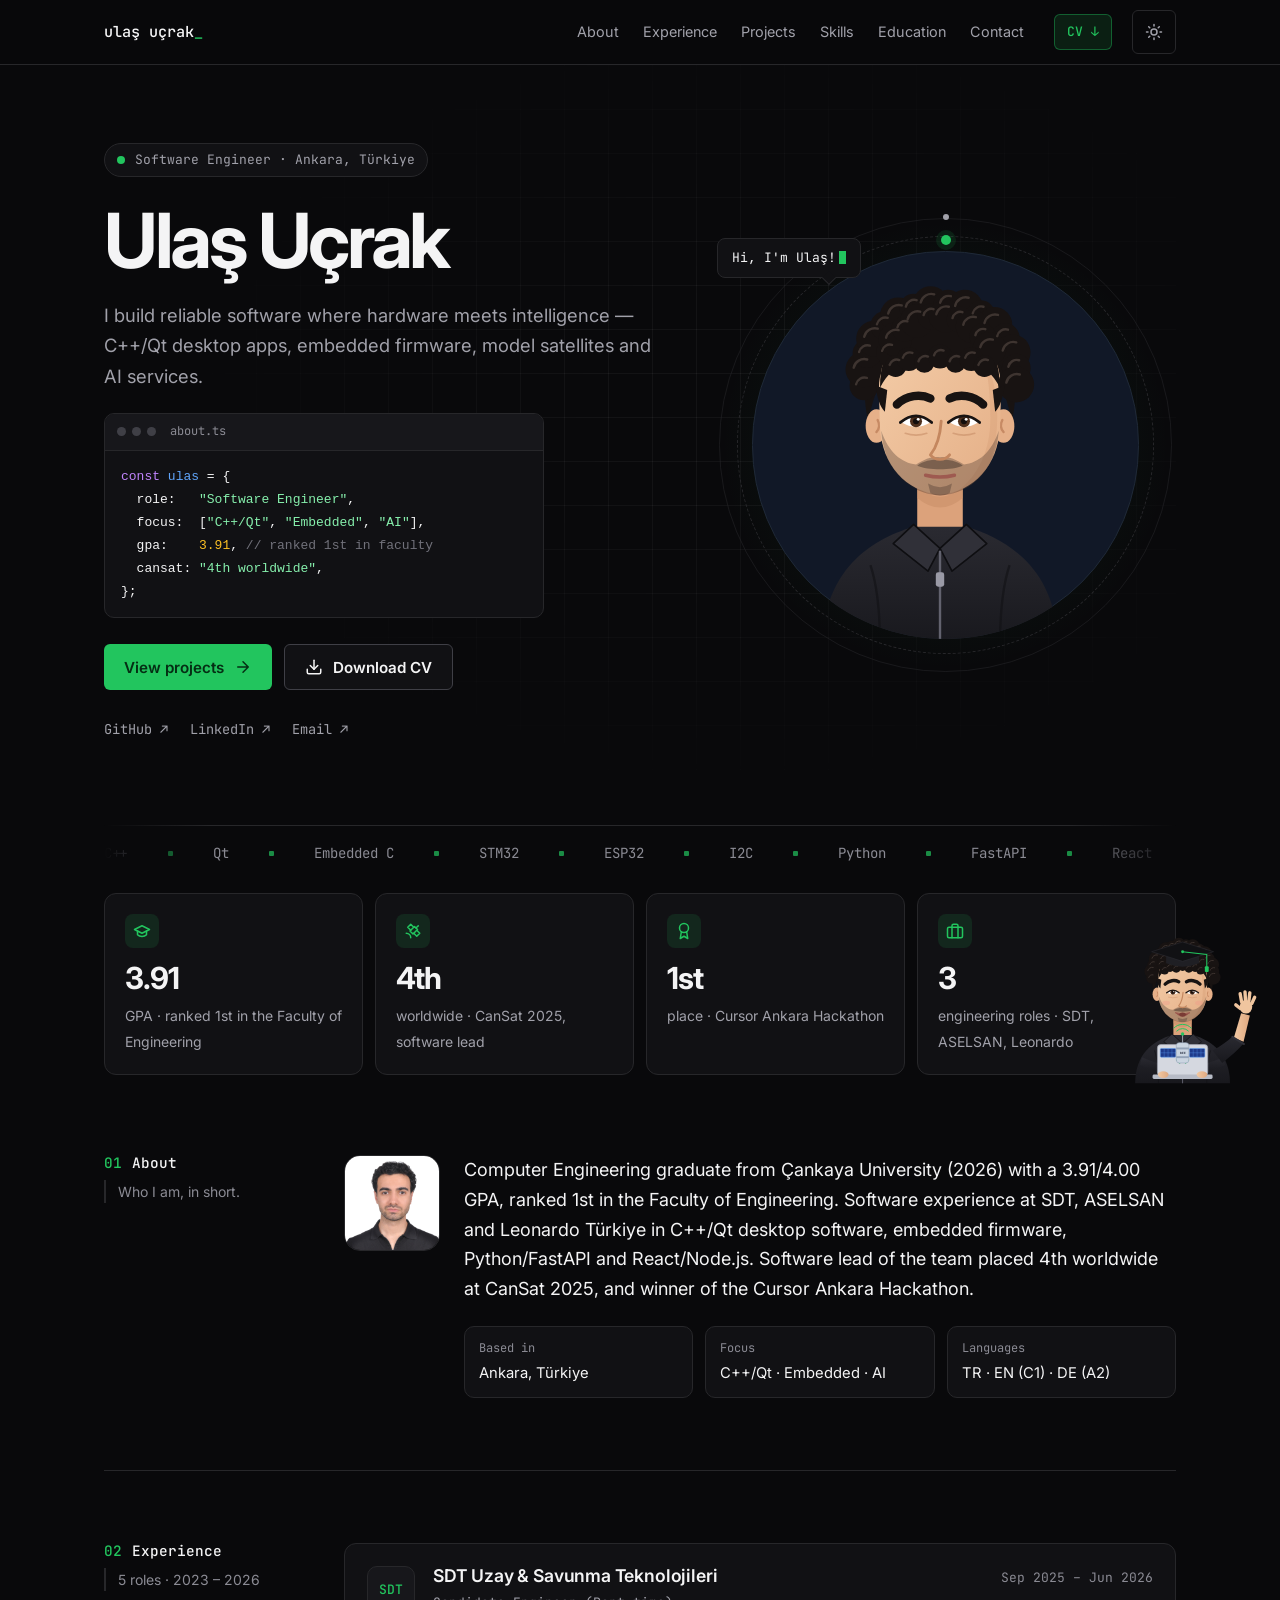
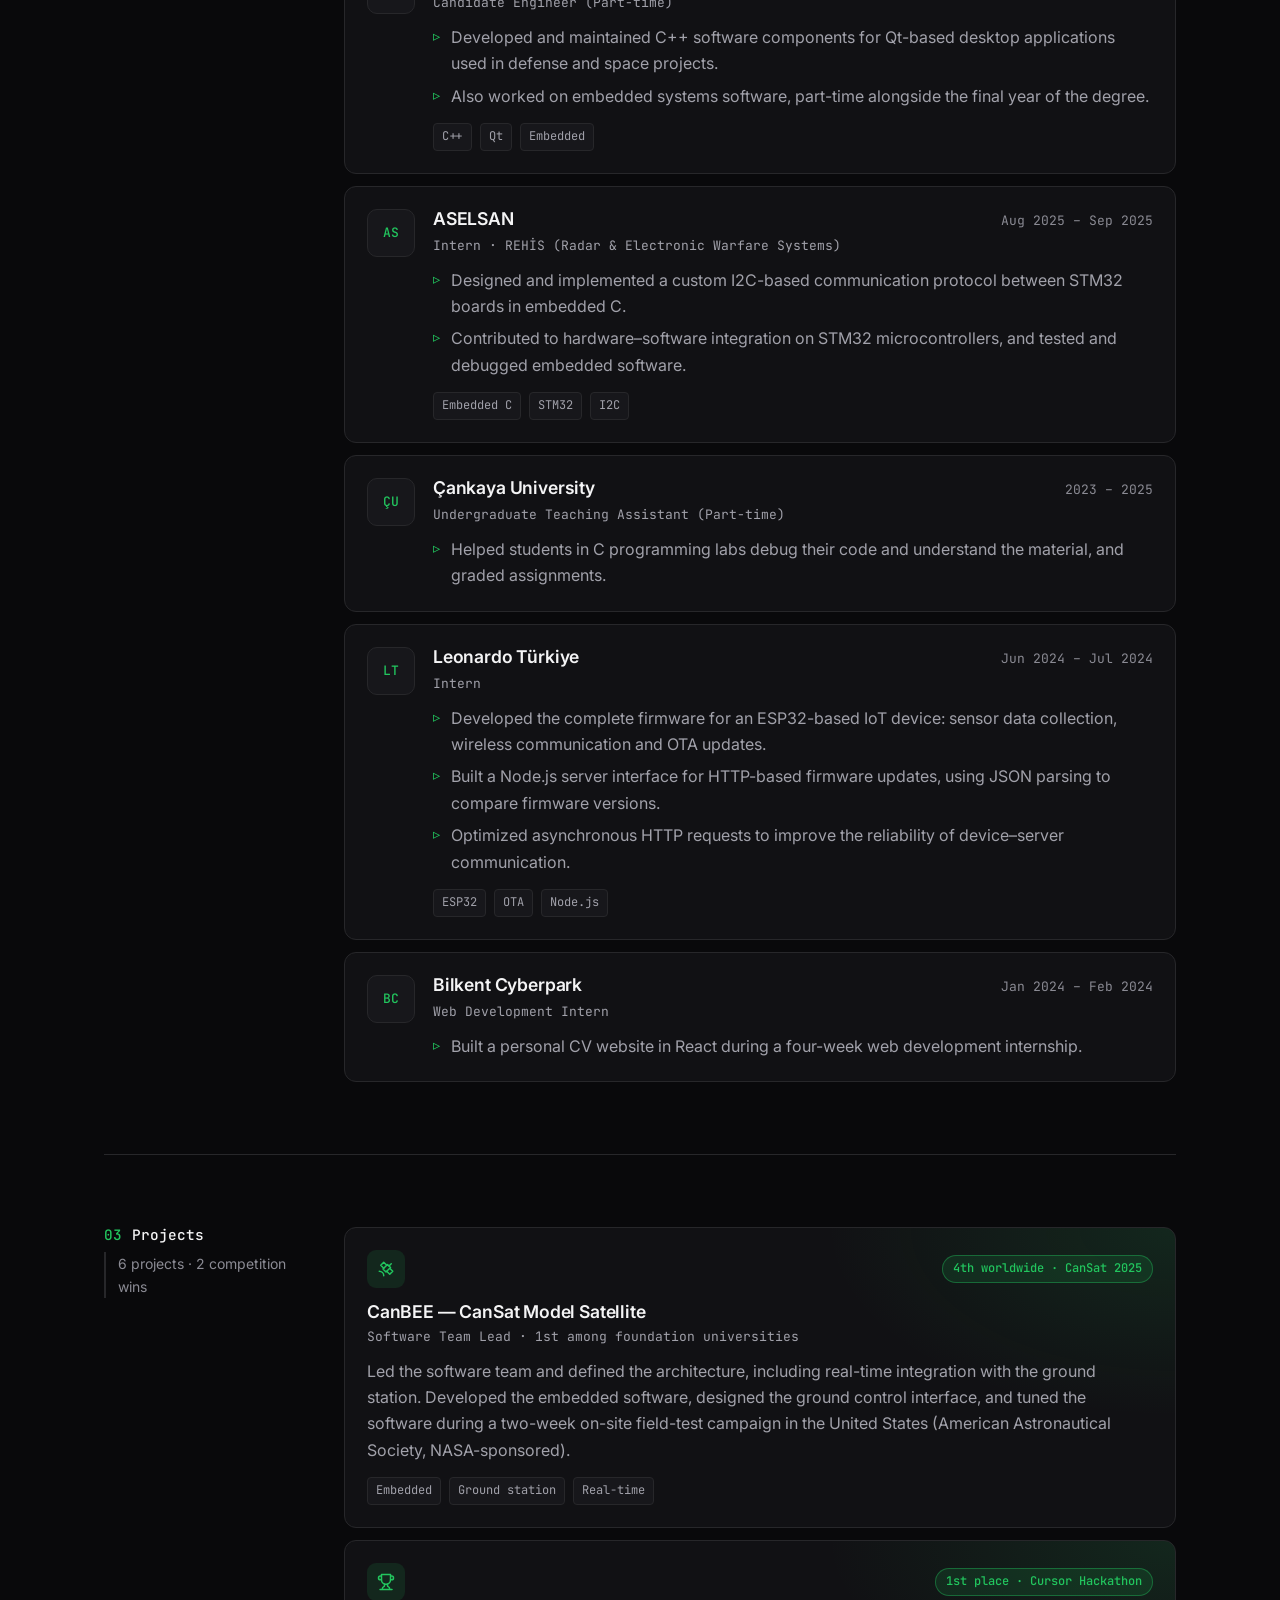
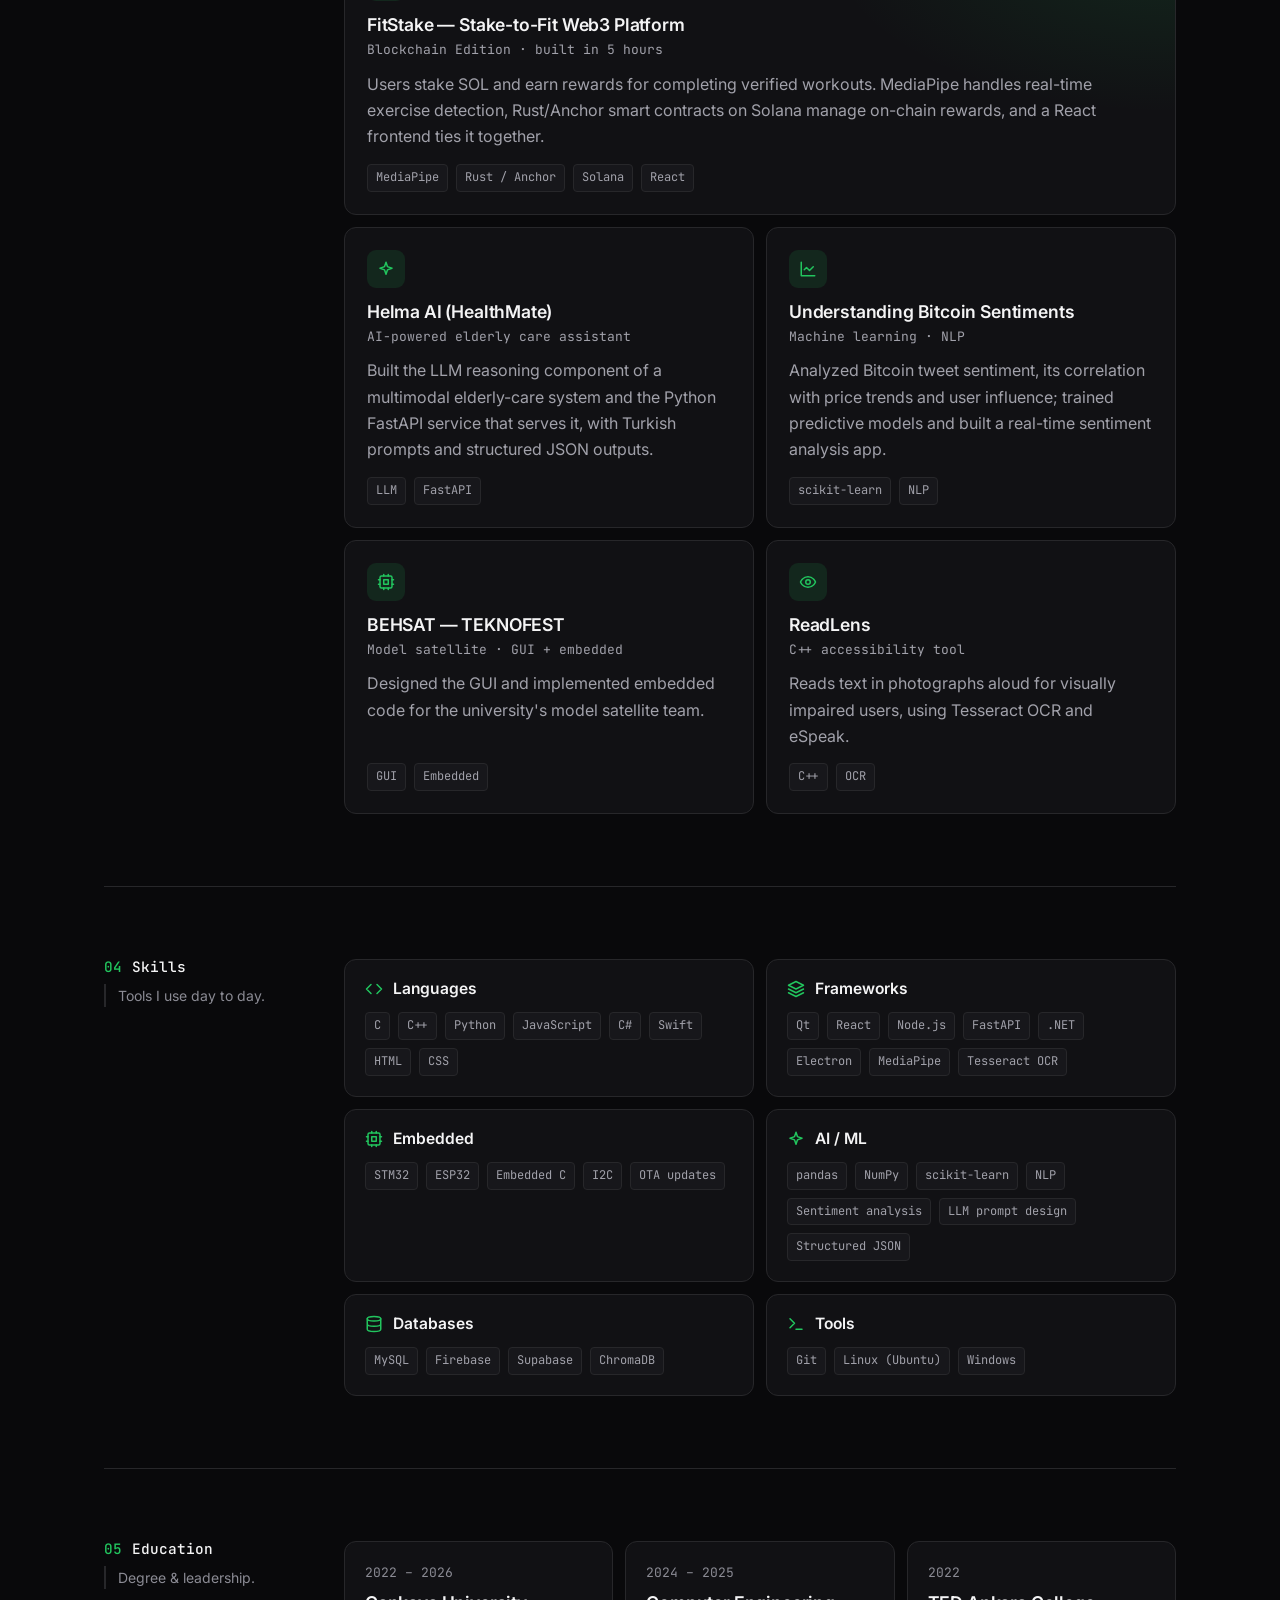
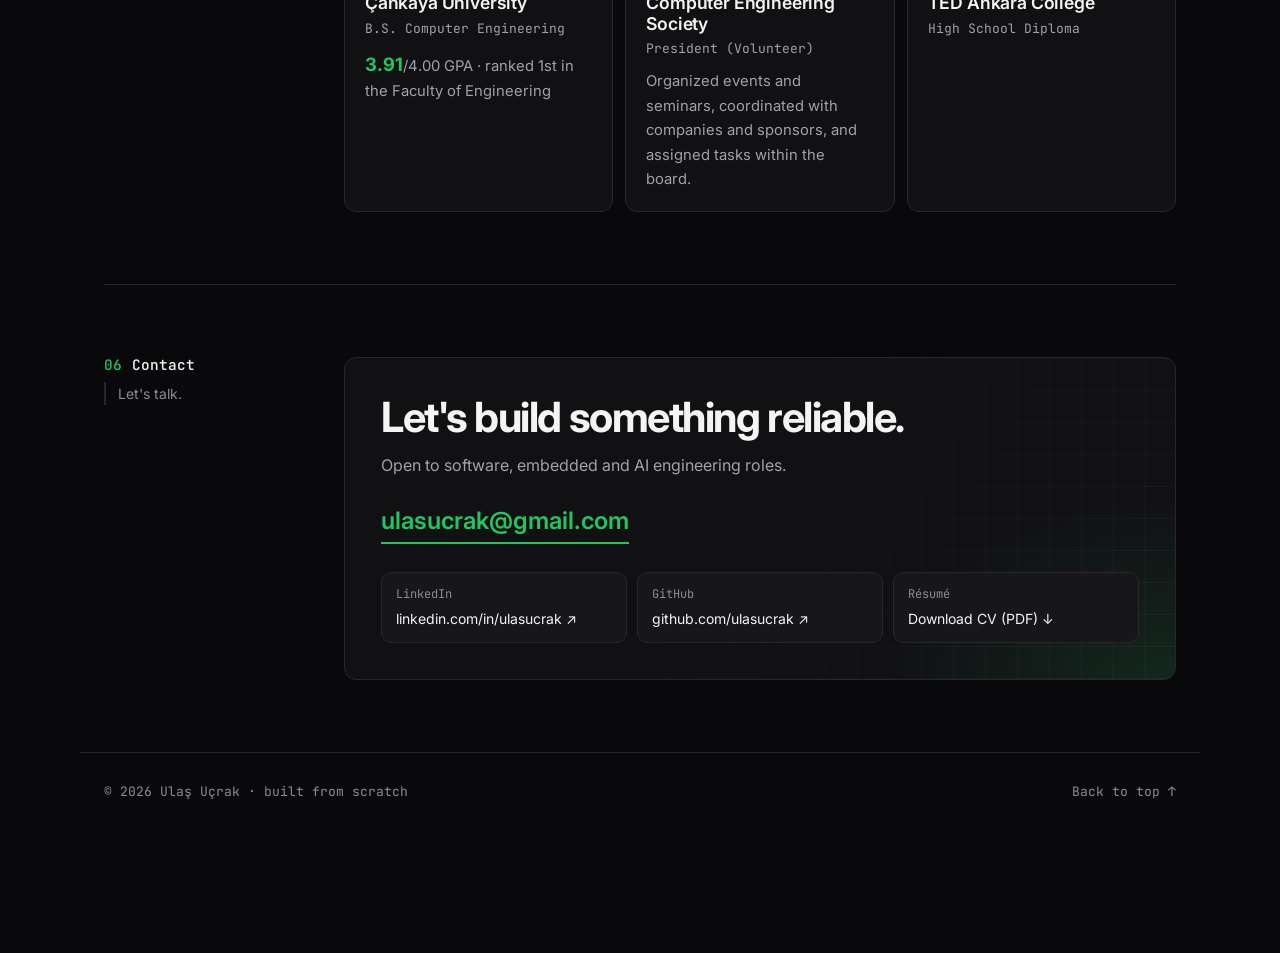
==== commit e6d4d1e2: "Bring back the dark minimal theme, with a fuller layout Restores the dark theme (green accent, Inter" ====
--- a/index.html
+++ b/index.html
@@ -4,36 +4,30 @@
 <head>
     <meta charset="UTF-8">
     <meta name="viewport" content="width=device-width, initial-scale=1.0">
-    <title>Ulaş Uçrak | Software Engineer — Embedded & AI</title>
+    <title>Ulaş Uçrak | Software & AI Engineer</title>
     <meta name="description"
-        content="Ulaş Uçrak — Computer Engineering graduate (Çankaya University, 2026, ranked 1st in faculty) with experience at SDT, ASELSAN and Leonardo in C++/Qt, embedded firmware and AI.">
-    <meta name="theme-color" content="#FFFFFF">
+        content="Ulaş Uçrak — Computer Engineering graduate (Çankaya University, 2026) working on C++/Qt desktop software, embedded firmware and AI.">
+    <meta name="theme-color" content="#09090B">
     <script>
-        // Light by default; apply a saved dark preference before first paint
+        // Dark by default; apply a saved light preference before first paint
         document.documentElement.classList.add('js');
-        try { if (localStorage.getItem('theme') === 'dark') document.documentElement.setAttribute('data-theme', 'dark'); } catch (e) { }
+        try { if (localStorage.getItem('theme') === 'light') document.documentElement.setAttribute('data-theme', 'light'); } catch (e) { }
     </script>
     <link rel="preconnect" href="https://fonts.googleapis.com">
     <link rel="preconnect" href="https://fonts.gstatic.com" crossorigin>
     <link rel="stylesheet"
-        href="https://fonts.googleapis.com/css2?family=IBM+Plex+Sans:wght@400;500;600;700&family=IBM+Plex+Mono:wght@400;500&display=swap">
+        href="https://fonts.googleapis.com/css2?family=Inter:wght@400;500;600;700&family=JetBrains+Mono:wght@400;500&display=swap">
     <link rel="stylesheet" href="style.css">
 </head>
 
 <body>
     <a class="skip-link" href="#main">Skip to content</a>
 
-    <!-- HEADER -->
-    <header class="header">
-        <div class="container header-inner">
-            <a href="#top" class="brand" aria-label="Ulaş Uçrak — home">
-                <span class="brand-mark" aria-hidden="true">UU</span>
-                <span class="brand-text">
-                    <span class="brand-name">Ulaş Uçrak</span>
-                    <span class="brand-role">Software Engineer</span>
-                </span>
-            </a>
-            <nav class="nav" aria-label="Main">
+    <!-- NAV -->
+    <header class="nav">
+        <div class="nav-inner">
+            <a href="#top" class="logo">ulaş uçrak<span class="accent">_</span></a>
+            <nav aria-label="Main">
                 <ul class="nav-links">
                     <li><a href="#about">About</a></li>
                     <li><a href="#experience">Experience</a></li>
@@ -43,26 +37,17 @@
                     <li><a href="#contact">Contact</a></li>
                 </ul>
             </nav>
-            <div class="header-actions">
-                <button id="theme-toggle" class="icon-btn" type="button" aria-label="Switch to dark mode">
-                    <svg class="i-moon" viewBox="0 0 24 24" aria-hidden="true">
-                        <path d="M12 3a6 6 0 0 0 9 9 9 9 0 1 1-9-9Z" />
-                    </svg>
-                    <svg class="i-sun" viewBox="0 0 24 24" aria-hidden="true">
-                        <circle cx="12" cy="12" r="4" />
-                        <path
-                            d="M12 2v2M12 20v2M4.93 4.93l1.41 1.41M17.66 17.66l1.41 1.41M2 12h2M20 12h2M6.34 17.66l-1.41 1.41M19.07 4.93l-1.41 1.41" />
-                    </svg>
-                </button>
-                <a href="cv.pdf" download class="btn btn-primary btn-sm header-cv">
-                    <svg viewBox="0 0 24 24" aria-hidden="true">
-                        <path d="M21 15v4a2 2 0 0 1-2 2H5a2 2 0 0 1-2-2v-4" />
-                        <path d="M7 10l5 5 5-5" />
-                        <path d="M12 15V3" />
-                    </svg>
-                    Résumé
-                </a>
-            </div>
+            <a href="cv.pdf" download class="nav-cv">CV ↓</a>
+            <button id="theme-toggle" class="icon-btn" type="button" aria-label="Switch to light mode">
+                <svg class="i-sun" viewBox="0 0 24 24" aria-hidden="true">
+                    <circle cx="12" cy="12" r="4" />
+                    <path
+                        d="M12 2v2M12 20v2M4.93 4.93l1.41 1.41M17.66 17.66l1.41 1.41M2 12h2M20 12h2M6.34 17.66l-1.41 1.41M19.07 4.93l-1.41 1.41" />
+                </svg>
+                <svg class="i-moon" viewBox="0 0 24 24" aria-hidden="true">
+                    <path d="M12 3a6 6 0 0 0 9 9 9 9 0 1 1-9-9Z" />
+                </svg>
+            </button>
         </div>
     </header>
 
@@ -70,521 +55,512 @@
 
         <!-- HERO -->
         <section id="top" class="hero">
-            <div class="container hero-grid">
+            <div class="hero-bg" aria-hidden="true"></div>
+            <div class="hero-grid">
                 <div class="hero-copy">
-                    <p class="overline">Software Engineer · Embedded Systems &amp; AI</p>
+                    <p class="label"><span class="status" aria-hidden="true"></span>Software Engineer · Ankara, Türkiye
+                    </p>
                     <h1>Ulaş Uçrak</h1>
-                    <p class="hero-lead">Computer engineer building dependable software for defense, space and
-                        intelligent systems — from C++/Qt desktop applications and embedded firmware to AI services.
-                    </p>
-
-                    <ul class="credentials">
-                        <li>
-                            <svg viewBox="0 0 24 24" aria-hidden="true">
-                                <path d="M20 6 9 17l-5-5" />
-                            </svg>
-                            B.S. Computer Engineering, 3.91 GPA — ranked 1st in faculty
-                        </li>
-                        <li>
-                            <svg viewBox="0 0 24 24" aria-hidden="true">
-                                <path d="M20 6 9 17l-5-5" />
-                            </svg>
-                            Software lead, 4th worldwide at CanSat 2025 (NASA-sponsored)
-                        </li>
-                        <li>
-                            <svg viewBox="0 0 24 24" aria-hidden="true">
-                                <path d="M20 6 9 17l-5-5" />
-                            </svg>
-                            Engineering roles at SDT, ASELSAN and Leonardo Türkiye
-                        </li>
-                    </ul>
+                    <p class="lead">I build reliable software where hardware meets intelligence — C++/Qt desktop
+                        apps, embedded firmware, model satellites and AI services.</p>
+
+                    <div class="code-card" aria-label="Summary">
+                        <div class="code-bar" aria-hidden="true"><span></span><span></span><span></span><em>about.ts</em>
+                        </div>
+<pre><code><span class="k">const</span> <span class="v">ulas</span> = {
+  role:   <span class="s">"Software Engineer"</span>,
+  focus:  [<span class="s">"C++/Qt"</span>, <span class="s">"Embedded"</span>, <span class="s">"AI"</span>],
+  gpa:    <span class="n">3.91</span>, <span class="c">// ranked 1st in faculty</span>
+  cansat: <span class="s">"4th worldwide"</span>,
+};</code></pre>
+                    </div>
 
                     <div class="actions">
-                        <a href="#contact" class="btn btn-primary">Get in touch
+                        <a href="#projects" class="btn btn-primary">View projects
                             <svg viewBox="0 0 24 24" aria-hidden="true">
                                 <path d="M5 12h14M12 5l7 7-7 7" />
                             </svg>
                         </a>
-                        <a href="cv.pdf" download class="btn btn-outline">Download résumé</a>
-                    </div>
-
-                    <ul class="socials" aria-label="Profiles">
-                        <li><a href="https://linkedin.com/in/ulasucrak" target="_blank" rel="noopener noreferrer"
-                                aria-label="LinkedIn profile">
-                                <svg viewBox="0 0 24 24" class="fill" aria-hidden="true">
-                                    <path
-                                        d="M20.447 20.452h-3.554v-5.569c0-1.328-.027-3.037-1.852-3.037-1.853 0-2.136 1.445-2.136 2.939v5.667H9.351V9h3.414v1.561h.046c.477-.9 1.637-1.85 3.37-1.85 3.601 0 4.267 2.37 4.267 5.455v6.286zM5.337 7.433a2.062 2.062 0 1 1 0-4.123 2.062 2.062 0 0 1 0 4.123zM3.558 20.452h3.56V9H3.56v11.452z" />
-                                </svg>LinkedIn</a></li>
-                        <li><a href="https://github.com/ulasucrak" target="_blank" rel="noopener noreferrer"
-                                aria-label="GitHub profile">
-                                <svg viewBox="0 0 24 24" class="fill" aria-hidden="true">
-                                    <path
-                                        d="M12 .297c-6.63 0-12 5.373-12 12 0 5.303 3.438 9.8 8.205 11.385.6.113.82-.258.82-.577 0-.285-.01-1.04-.015-2.04-3.338.724-4.042-1.61-4.042-1.61C4.422 18.07 3.633 17.7 3.633 17.7c-1.087-.744.084-.729.084-.729 1.205.084 1.838 1.236 1.838 1.236 1.07 1.835 2.809 1.305 3.495.998.108-.776.417-1.305.76-1.605-2.665-.3-5.466-1.332-5.466-5.93 0-1.31.465-2.38 1.235-3.22-.135-.303-.54-1.523.105-3.176 0 0 1.005-.322 3.3 1.23.96-.267 1.98-.399 3-.405 1.02.006 2.04.138 3 .405 2.28-1.552 3.285-1.23 3.285-1.23.645 1.653.24 2.873.12 3.176.765.84 1.23 1.91 1.23 3.22 0 4.61-2.805 5.625-5.475 5.92.42.36.81 1.096.81 2.22 0 1.606-.015 2.896-.015 3.286 0 .315.21.69.825.57C20.565 22.092 24 17.592 24 12.297c0-6.627-5.373-12-12-12" />
-                                </svg>GitHub</a></li>
-                        <li><a href="mailto:ulasucrak@gmail.com" aria-label="Send an email">
-                                <svg viewBox="0 0 24 24" aria-hidden="true">
-                                    <rect x="2" y="4" width="20" height="16" rx="2" />
-                                    <path d="m22 7-8.97 5.7a1.94 1.94 0 0 1-2.06 0L2 7" />
-                                </svg>Email</a></li>
-                    </ul>
-                </div>
-
-                <!-- Character panel -->
-                <div class="portrait">
-                    <div class="stage" id="hero-stage" title="Say hi">
-                        <div class="bubble" aria-hidden="true"><span class="bubble-text"></span><span
-                                class="caret"></span></div>
-                        <div class="stage-char" data-character="hero"></div>
-                        <noscript><img src="profile.jpg" alt="Ulaş Uçrak" class="noscript-photo"></noscript>
-                    </div>
-                    <div class="portrait-caption">
+                        <a href="cv.pdf" download class="btn btn-line">
+                            <svg viewBox="0 0 24 24" aria-hidden="true">
+                                <path d="M21 15v4a2 2 0 0 1-2 2H5a2 2 0 0 1-2-2v-4" />
+                                <path d="M7 10l5 5 5-5" />
+                                <path d="M12 15V3" />
+                            </svg>
+                            Download CV
+                        </a>
+                    </div>
+                    <ul class="links">
+                        <li><a href="https://github.com/ulasucrak" target="_blank" rel="noopener noreferrer">GitHub
+                                ↗</a></li>
+                        <li><a href="https://linkedin.com/in/ulasucrak" target="_blank"
+                                rel="noopener noreferrer">LinkedIn ↗</a></li>
+                        <li><a href="mailto:ulasucrak@gmail.com">Email ↗</a></li>
+                    </ul>
+                </div>
+
+                <div class="stage" id="hero-stage" title="Say hi">
+                    <span class="stage-glow" aria-hidden="true"></span>
+                    <span class="stage-disc" aria-hidden="true"></span>
+                    <span class="orbit-dot" aria-hidden="true"></span>
+                    <span class="orbit-dot slow" aria-hidden="true"></span>
+                    <div class="bubble" aria-hidden="true"><span class="bubble-text"></span><span
+                            class="caret"></span></div>
+                    <div class="stage-char" data-character="hero"></div>
+                    <noscript><img src="profile.jpg" alt="Ulaş Uçrak" class="noscript-photo"></noscript>
+                </div>
+            </div>
+        </section>
+
+        <!-- TECH MARQUEE -->
+        <div class="marquee" aria-label="Technologies">
+            <ul class="marquee-track">
+                <li>C++</li><li>Qt</li><li>Embedded C</li><li>STM32</li><li>ESP32</li><li>I2C</li><li>Python</li>
+                <li>FastAPI</li><li>React</li><li>Node.js</li><li>MediaPipe</li><li>Rust / Anchor</li><li>scikit-learn</li>
+                <li>LLMs</li><li>Linux</li><li>Git</li>
+            </ul>
+            <ul class="marquee-track" aria-hidden="true">
+                <li>C++</li><li>Qt</li><li>Embedded C</li><li>STM32</li><li>ESP32</li><li>I2C</li><li>Python</li>
+                <li>FastAPI</li><li>React</li><li>Node.js</li><li>MediaPipe</li><li>Rust / Anchor</li><li>scikit-learn</li>
+                <li>LLMs</li><li>Linux</li><li>Git</li>
+            </ul>
+        </div>
+
+        <!-- HIGHLIGHTS -->
+        <section class="facts" aria-label="Highlights">
+            <div class="fact reveal">
+                <span class="fact-icon" aria-hidden="true"><svg viewBox="0 0 24 24">
+                        <path d="M22 10 12 5 2 10l10 5 10-5Z" />
+                        <path d="M6 12v5c3 3 9 3 12 0v-5" />
+                    </svg></span>
+                <span class="fact-num">3.91</span><span class="fact-label">GPA · ranked 1st in the Faculty of
+                    Engineering</span>
+            </div>
+            <div class="fact reveal">
+                <span class="fact-icon" aria-hidden="true"><svg viewBox="0 0 24 24">
+                        <path d="M13 7 9 3 5 7l4 4" />
+                        <path d="m17 11 4 4-4 4-4-4" />
+                        <path d="m8 12 4 4 6-6-4-4Z" />
+                        <path d="m16 8 3-3" />
+                        <path d="M9 21a6 6 0 0 0-6-6" />
+                    </svg></span>
+                <span class="fact-num">4th</span><span class="fact-label">worldwide · CanSat 2025, software
+                    lead</span>
+            </div>
+            <div class="fact reveal">
+                <span class="fact-icon" aria-hidden="true"><svg viewBox="0 0 24 24">
+                        <circle cx="12" cy="8" r="6" />
+                        <path d="M15.477 12.89 17 22l-5-3-5 3 1.523-9.11" />
+                    </svg></span>
+                <span class="fact-num">1st</span><span class="fact-label">place · Cursor Ankara Hackathon</span>
+            </div>
+            <div class="fact reveal">
+                <span class="fact-icon" aria-hidden="true"><svg viewBox="0 0 24 24">
+                        <rect x="2" y="7" width="20" height="14" rx="2" />
+                        <path d="M16 21V5a2 2 0 0 0-2-2h-4a2 2 0 0 0-2 2v16" />
+                    </svg></span>
+                <span class="fact-num">3</span><span class="fact-label">engineering roles · SDT, ASELSAN,
+                    Leonardo</span>
+            </div>
+        </section>
+
+        <!-- ABOUT -->
+        <section id="about" class="row" data-pose="idle" data-say="That's me, hi!">
+            <header class="row-label reveal">
+                <h2><span>01</span>About</h2>
+                <p>Who I am, in short.</p>
+            </header>
+            <div class="row-body about reveal">
+                <img src="profile.jpg" alt="Photo of Ulaş Uçrak" class="about-photo" width="96" height="96"
+                    loading="lazy">
+                <div>
+                    <p>Computer Engineering graduate from Çankaya University (2026) with a 3.91/4.00 GPA, ranked 1st
+                        in the Faculty of Engineering. Software experience at SDT, ASELSAN and Leonardo Türkiye in
+                        C++/Qt desktop software, embedded firmware, Python/FastAPI and React/Node.js. Software lead of
+                        the team placed 4th worldwide at CanSat 2025, and winner of the Cursor Ankara Hackathon.</p>
+                    <dl class="mini-facts">
                         <div>
-                            <p class="pc-name">Ulaş Uçrak</p>
-                            <p class="pc-loc">Ankara, Türkiye</p>
-                        </div>
-                        <span class="availability"><span class="dot" aria-hidden="true"></span>Open to
-                            opportunities</span>
-                    </div>
-                </div>
-            </div>
-        </section>
-
-        <!-- PROOF -->
-        <section class="proof" aria-label="Highlights">
-            <div class="container">
-                <div class="proof-companies">
-                    <span class="proof-label">Experience with</span>
-                    <ul>
-                        <li>SDT Uzay &amp; Savunma</li>
-                        <li>ASELSAN</li>
-                        <li>Leonardo Türkiye</li>
-                        <li>Bilkent Cyberpark</li>
-                    </ul>
-                </div>
-                <dl class="stats">
-                    <div class="stat reveal">
-                        <dt>Cumulative GPA</dt>
-                        <dd>3.91<span>/4.00</span></dd>
-                    </div>
-                    <div class="stat reveal">
-                        <dt>Faculty ranking</dt>
-                        <dd>1st</dd>
-                    </div>
-                    <div class="stat reveal">
-                        <dt>CanSat 2025</dt>
-                        <dd>4th<span> worldwide</span></dd>
-                    </div>
-                    <div class="stat reveal">
-                        <dt>Cursor Hackathon</dt>
-                        <dd>1st<span> place</span></dd>
-                    </div>
-                </dl>
-            </div>
-        </section>
-
-        <!-- ABOUT -->
-        <section id="about" class="section" data-pose="idle" data-say="That's me, hi!">
-            <div class="container">
-                <header class="section-head reveal">
-                    <p class="eyebrow">About</p>
-                    <h2>Profile</h2>
-                </header>
-                <div class="about-grid">
-                    <div class="about-text reveal">
-                        <p>I'm a Computer Engineering graduate from Çankaya University (2026) with a 3.91/4.00 GPA,
-                            ranked 1st in the Faculty of Engineering.</p>
-                        <p>My software experience spans SDT, ASELSAN and Leonardo Türkiye, working on C++/Qt desktop
-                            software, embedded firmware, Python/FastAPI and React/Node.js. I was the software lead of
-                            the team placed 4th worldwide at CanSat 2025, and I won the Cursor Ankara Hackathon.</p>
-                    </div>
-                    <aside class="card profile-card reveal" aria-label="Quick facts">
-                        <img src="profile.jpg" alt="Photo of Ulaş Uçrak" class="profile-photo" width="72" height="72"
-                            loading="lazy">
-                        <dl class="facts">
-                            <div>
-                                <dt>Location</dt>
-                                <dd>Ankara, Türkiye</dd>
-                            </div>
-                            <div>
-                                <dt>Degree</dt>
-                                <dd>B.S. Computer Engineering, 2026</dd>
-                            </div>
-                            <div>
-                                <dt>Focus</dt>
-                                <dd>C++/Qt · Embedded · AI</dd>
-                            </div>
-                            <div>
-                                <dt>Languages</dt>
-                                <dd>Turkish, English (C1), German (A2)</dd>
-                            </div>
-                            <div>
-                                <dt>Email</dt>
-                                <dd><a href="mailto:ulasucrak@gmail.com">ulasucrak@gmail.com</a></dd>
-                            </div>
-                        </dl>
-                    </aside>
+                            <dt>Based in</dt>
+                            <dd>Ankara, Türkiye</dd>
+                        </div>
+                        <div>
+                            <dt>Focus</dt>
+                            <dd>C++/Qt · Embedded · AI</dd>
+                        </div>
+                        <div>
+                            <dt>Languages</dt>
+                            <dd>TR · EN (C1) · DE (A2)</dd>
+                        </div>
+                    </dl>
                 </div>
             </div>
         </section>
 
         <!-- EXPERIENCE -->
-        <section id="experience" class="section section-alt" data-pose="laptop" data-say="Shipping C++ & firmware…">
-            <div class="container">
-                <header class="section-head reveal">
-                    <p class="eyebrow">Experience</p>
-                    <h2>Professional experience</h2>
-                </header>
-                <ol class="timeline">
-                    <li class="job card reveal">
-                        <span class="monogram" aria-hidden="true">SDT</span>
-                        <div class="job-body">
-                            <div class="job-top">
-                                <div>
-                                    <h3>Candidate Engineer <span class="type">Part-time</span></h3>
-                                    <p class="company">SDT Uzay &amp; Savunma Teknolojileri</p>
-                                </div>
-                                <p class="date">Sep 2025 – Jun 2026</p>
-                            </div>
-                            <ul class="bullets">
-                                <li>Developed and maintained C++ software components for Qt-based desktop applications
-                                    used in defense and space projects.</li>
-                                <li>Also worked on embedded systems software, part-time alongside the final year of the
-                                    degree.</li>
-                            </ul>
-                            <ul class="tags">
-                                <li>C++</li>
-                                <li>Qt</li>
-                                <li>Embedded</li>
-                            </ul>
-                        </div>
-                    </li>
-                    <li class="job card reveal">
-                        <span class="monogram" aria-hidden="true">AS</span>
-                        <div class="job-body">
-                            <div class="job-top">
-                                <div>
-                                    <h3>Intern</h3>
-                                    <p class="company">ASELSAN · REHİS (Radar &amp; Electronic Warfare Systems)</p>
-                                </div>
-                                <p class="date">Aug 2025 – Sep 2025</p>
-                            </div>
-                            <ul class="bullets">
-                                <li>Designed and implemented a custom I2C-based communication protocol between STM32
-                                    boards in embedded C.</li>
-                                <li>Contributed to hardware–software integration on STM32 microcontrollers, and tested
-                                    and debugged embedded software.</li>
-                            </ul>
-                            <ul class="tags">
-                                <li>Embedded C</li>
-                                <li>STM32</li>
-                                <li>I2C</li>
-                            </ul>
-                        </div>
-                    </li>
-                    <li class="job card reveal">
-                        <span class="monogram" aria-hidden="true">ÇU</span>
-                        <div class="job-body">
-                            <div class="job-top">
-                                <div>
-                                    <h3>Undergraduate Teaching Assistant <span class="type">Part-time</span></h3>
-                                    <p class="company">Çankaya University</p>
-                                </div>
-                                <p class="date">2023 – 2025</p>
-                            </div>
-                            <ul class="bullets">
-                                <li>Helped students in C programming labs debug their code and understand the material,
-                                    and graded assignments.</li>
-                            </ul>
-                        </div>
-                    </li>
-                    <li class="job card reveal">
-                        <span class="monogram" aria-hidden="true">LT</span>
-                        <div class="job-body">
-                            <div class="job-top">
-                                <div>
-                                    <h3>Intern</h3>
-                                    <p class="company">Leonardo Türkiye</p>
-                                </div>
-                                <p class="date">Jun 2024 – Jul 2024</p>
-                            </div>
-                            <ul class="bullets">
-                                <li>Developed the complete firmware for an ESP32-based IoT device: sensor data
-                                    collection, wireless communication and OTA updates.</li>
-                                <li>Built a Node.js server interface for HTTP-based firmware updates, using JSON parsing
-                                    to compare firmware versions.</li>
-                                <li>Optimized asynchronous HTTP requests to improve the reliability of device–server
-                                    communication.</li>
-                            </ul>
-                            <ul class="tags">
-                                <li>ESP32</li>
-                                <li>OTA</li>
-                                <li>Node.js</li>
-                            </ul>
-                        </div>
-                    </li>
-                    <li class="job card reveal">
-                        <span class="monogram" aria-hidden="true">BC</span>
-                        <div class="job-body">
-                            <div class="job-top">
-                                <div>
-                                    <h3>Web Development Intern</h3>
-                                    <p class="company">Bilkent Cyberpark</p>
-                                </div>
-                                <p class="date">Jan 2024 – Feb 2024</p>
-                            </div>
-                            <ul class="bullets">
-                                <li>Built a personal CV website in React during a four-week web development internship.
-                                </li>
-                            </ul>
-                        </div>
-                    </li>
-                </ol>
-            </div>
-        </section>
-
-        <!-- PROJECTS -->
-        <section id="projects" class="section" data-pose="sat" data-say="CanBEE: 4th worldwide!">
-            <div class="container">
-                <header class="section-head reveal">
-                    <p class="eyebrow">Projects &amp; Competitions</p>
-                    <h2>Selected work</h2>
-                </header>
-                <div class="projects">
-                    <article class="card project featured reveal">
-                        <p class="award">
-                            <svg viewBox="0 0 24 24" aria-hidden="true">
-                                <circle cx="12" cy="8" r="6" />
-                                <path d="M15.477 12.89 17 22l-5-3-5 3 1.523-9.11" />
-                            </svg>
-                            4th worldwide · 1st among foundation universities
-                        </p>
-                        <h3>CanBEE — CanSat Model Satellite</h3>
-                        <p class="project-meta">Software Team Lead · CanSat Competition 2025 (American Astronautical
-                            Society, NASA-sponsored)</p>
+        <section id="experience" class="row" data-pose="laptop" data-say="Shipping C++ & firmware…">
+            <header class="row-label reveal">
+                <h2><span>02</span>Experience</h2>
+                <p>5 roles · 2023 – 2026</p>
+            </header>
+            <ol class="row-body stack-list">
+                <li class="card job reveal">
+                    <span class="mono-tile" aria-hidden="true">SDT</span>
+                    <div>
+                        <div class="card-top">
+                            <h3>SDT Uzay &amp; Savunma Teknolojileri</h3>
+                            <span class="date">Sep 2025 – Jun 2026</span>
+                        </div>
+                        <p class="meta">Candidate Engineer (Part-time)</p>
                         <ul class="bullets">
-                            <li>Led the software team and defined the software architecture, including real-time
-                                integration with the ground station.</li>
-                            <li>Developed the embedded software and designed the ground control interface; coded and
-                                tested the core mission functions.</li>
-                            <li>Supervised integration and tuned the software during a two-week on-site field-test
-                                campaign in the United States.</li>
-                        </ul>
-                        <ul class="tags">
-                            <li>Embedded</li>
-                            <li>Ground station</li>
-                            <li>Real-time</li>
-                        </ul>
-                    </article>
-
-                    <article class="card project featured reveal">
-                        <p class="award">
-                            <svg viewBox="0 0 24 24" aria-hidden="true">
-                                <circle cx="12" cy="8" r="6" />
-                                <path d="M15.477 12.89 17 22l-5-3-5 3 1.523-9.11" />
-                            </svg>
-                            1st place · Cursor Ankara Hackathon: Blockchain Edition
-                        </p>
-                        <h3>FitStake — Web3 “Stake-to-Fit” Platform</h3>
-                        <p class="project-meta">Built in 5 hours</p>
-                        <ul class="bullets">
-                            <li>Users stake SOL and earn rewards for completing verified workouts.</li>
-                            <li>MediaPipe for real-time exercise detection, Rust/Anchor smart contracts on Solana for
-                                on-chain rewards, and a React frontend.</li>
-                        </ul>
-                        <ul class="tags">
-                            <li>MediaPipe</li>
-                            <li>Rust / Anchor</li>
-                            <li>Solana</li>
-                            <li>React</li>
-                        </ul>
-                    </article>
-
-                    <article class="card project reveal">
-                        <h3>Helma AI (HealthMate)</h3>
-                        <p class="project-meta">AI-powered elderly care assistant</p>
-                        <p>Built the LLM reasoning component of a multimodal elderly-care system and the Python
-                            FastAPI service that serves it, with Turkish conversational prompts and structured JSON
-                            outputs for daily-routine and health inference.</p>
-                        <ul class="tags">
-                            <li>LLM</li>
-                            <li>FastAPI</li>
-                            <li>Python</li>
-                        </ul>
-                    </article>
-
-                    <article class="card project reveal">
-                        <h3>Understanding Bitcoin Sentiments</h3>
-                        <p class="project-meta">Insights from tweets and users</p>
-                        <p>Used machine learning to analyze the sentiment of Bitcoin-related tweets and its correlation
-                            with price trends and user influence; trained predictive models and built a real-time
-                            sentiment analysis application.</p>
-                        <ul class="tags">
-                            <li>scikit-learn</li>
-                            <li>NLP</li>
-                            <li>pandas</li>
-                        </ul>
-                    </article>
-
-                    <article class="card project reveal">
-                        <h3>BEHSAT — TEKNOFEST Model Satellite</h3>
-                        <p class="project-meta">GUI &amp; embedded software</p>
-                        <p>Designed the GUI and implemented embedded code for the university's model satellite team.
-                        </p>
-                        <ul class="tags">
-                            <li>GUI</li>
-                            <li>Embedded</li>
-                        </ul>
-                    </article>
-
-                    <article class="card project reveal">
-                        <h3>ReadLens</h3>
-                        <p class="project-meta">Accessibility tool</p>
-                        <p>C++ tool that reads text in photographs aloud for visually impaired users, using Tesseract
-                            OCR and eSpeak.</p>
+                            <li>Developed and maintained C++ software components for Qt-based desktop applications
+                                used in defense and space projects.</li>
+                            <li>Also worked on embedded systems software, part-time alongside the final year of the
+                                degree.</li>
+                        </ul>
                         <ul class="tags">
                             <li>C++</li>
-                            <li>Tesseract OCR</li>
-                        </ul>
-                    </article>
-                </div>
+                            <li>Qt</li>
+                            <li>Embedded</li>
+                        </ul>
+                    </div>
+                </li>
+                <li class="card job reveal">
+                    <span class="mono-tile" aria-hidden="true">AS</span>
+                    <div>
+                        <div class="card-top">
+                            <h3>ASELSAN</h3>
+                            <span class="date">Aug 2025 – Sep 2025</span>
+                        </div>
+                        <p class="meta">Intern · REHİS (Radar &amp; Electronic Warfare Systems)</p>
+                        <ul class="bullets">
+                            <li>Designed and implemented a custom I2C-based communication protocol between STM32
+                                boards in embedded C.</li>
+                            <li>Contributed to hardware–software integration on STM32 microcontrollers, and tested
+                                and debugged embedded software.</li>
+                        </ul>
+                        <ul class="tags">
+                            <li>Embedded C</li>
+                            <li>STM32</li>
+                            <li>I2C</li>
+                        </ul>
+                    </div>
+                </li>
+                <li class="card job reveal">
+                    <span class="mono-tile" aria-hidden="true">ÇU</span>
+                    <div>
+                        <div class="card-top">
+                            <h3>Çankaya University</h3>
+                            <span class="date">2023 – 2025</span>
+                        </div>
+                        <p class="meta">Undergraduate Teaching Assistant (Part-time)</p>
+                        <ul class="bullets">
+                            <li>Helped students in C programming labs debug their code and understand the material,
+                                and graded assignments.</li>
+                        </ul>
+                    </div>
+                </li>
+                <li class="card job reveal">
+                    <span class="mono-tile" aria-hidden="true">LT</span>
+                    <div>
+                        <div class="card-top">
+                            <h3>Leonardo Türkiye</h3>
+                            <span class="date">Jun 2024 – Jul 2024</span>
+                        </div>
+                        <p class="meta">Intern</p>
+                        <ul class="bullets">
+                            <li>Developed the complete firmware for an ESP32-based IoT device: sensor data
+                                collection, wireless communication and OTA updates.</li>
+                            <li>Built a Node.js server interface for HTTP-based firmware updates, using JSON parsing
+                                to compare firmware versions.</li>
+                            <li>Optimized asynchronous HTTP requests to improve the reliability of device–server
+                                communication.</li>
+                        </ul>
+                        <ul class="tags">
+                            <li>ESP32</li>
+                            <li>OTA</li>
+                            <li>Node.js</li>
+                        </ul>
+                    </div>
+                </li>
+                <li class="card job reveal">
+                    <span class="mono-tile" aria-hidden="true">BC</span>
+                    <div>
+                        <div class="card-top">
+                            <h3>Bilkent Cyberpark</h3>
+                            <span class="date">Jan 2024 – Feb 2024</span>
+                        </div>
+                        <p class="meta">Web Development Intern</p>
+                        <ul class="bullets">
+                            <li>Built a personal CV website in React during a four-week web development
+                                internship.</li>
+                        </ul>
+                    </div>
+                </li>
+            </ol>
+        </section>
+
+        <!-- PROJECTS -->
+        <section id="projects" class="row" data-pose="sat" data-say="CanBEE: 4th worldwide!">
+            <header class="row-label reveal">
+                <h2><span>03</span>Projects</h2>
+                <p>6 projects · 2 competition wins</p>
+            </header>
+            <div class="row-body project-grid">
+                <article class="card project featured reveal">
+                    <div class="project-top">
+                        <span class="icon-tile" aria-hidden="true"><svg viewBox="0 0 24 24">
+                                <path d="M13 7 9 3 5 7l4 4" />
+                                <path d="m17 11 4 4-4 4-4-4" />
+                                <path d="m8 12 4 4 6-6-4-4Z" />
+                                <path d="m16 8 3-3" />
+                                <path d="M9 21a6 6 0 0 0-6-6" />
+                            </svg></span>
+                        <span class="badge">4th worldwide · CanSat 2025</span>
+                    </div>
+                    <h3>CanBEE — CanSat Model Satellite</h3>
+                    <p class="meta">Software Team Lead · 1st among foundation universities</p>
+                    <p>Led the software team and defined the architecture, including real-time integration with the
+                        ground station. Developed the embedded software, designed the ground control interface, and
+                        tuned the software during a two-week on-site field-test campaign in the United States
+                        (American Astronautical Society, NASA-sponsored).</p>
+                    <ul class="tags">
+                        <li>Embedded</li>
+                        <li>Ground station</li>
+                        <li>Real-time</li>
+                    </ul>
+                </article>
+                <article class="card project featured reveal">
+                    <div class="project-top">
+                        <span class="icon-tile" aria-hidden="true"><svg viewBox="0 0 24 24">
+                                <path
+                                    d="M6 9H4.5a2.5 2.5 0 0 1 0-5H6M18 9h1.5a2.5 2.5 0 0 0 0-5H18M4 22h16M10 14.66V17c0 .55-.47.98-.97 1.21C7.85 18.75 7 20.24 7 22M14 14.66V17c0 .55.47.98.97 1.21C16.15 18.75 17 20.24 17 22M18 2H6v7a6 6 0 0 0 12 0V2Z" />
+                            </svg></span>
+                        <span class="badge">1st place · Cursor Hackathon</span>
+                    </div>
+                    <h3>FitStake — Stake-to-Fit Web3 Platform</h3>
+                    <p class="meta">Blockchain Edition · built in 5 hours</p>
+                    <p>Users stake SOL and earn rewards for completing verified workouts. MediaPipe handles
+                        real-time exercise detection, Rust/Anchor smart contracts on Solana manage on-chain rewards,
+                        and a React frontend ties it together.</p>
+                    <ul class="tags">
+                        <li>MediaPipe</li>
+                        <li>Rust / Anchor</li>
+                        <li>Solana</li>
+                        <li>React</li>
+                    </ul>
+                </article>
+                <article class="card project reveal">
+                    <div class="project-top">
+                        <span class="icon-tile" aria-hidden="true"><svg viewBox="0 0 24 24">
+                                <path d="M12 3l1.9 5.8L20 11l-6.1 2.2L12 19l-1.9-5.8L4 11l6.1-2.2Z" />
+                            </svg></span>
+                    </div>
+                    <h3>Helma AI (HealthMate)</h3>
+                    <p class="meta">AI-powered elderly care assistant</p>
+                    <p>Built the LLM reasoning component of a multimodal elderly-care system and the Python FastAPI
+                        service that serves it, with Turkish prompts and structured JSON outputs.</p>
+                    <ul class="tags">
+                        <li>LLM</li>
+                        <li>FastAPI</li>
+                    </ul>
+                </article>
+                <article class="card project reveal">
+                    <div class="project-top">
+                        <span class="icon-tile" aria-hidden="true"><svg viewBox="0 0 24 24">
+                                <path d="M3 3v18h18" />
+                                <path d="m19 9-5 5-4-4-3 3" />
+                            </svg></span>
+                    </div>
+                    <h3>Understanding Bitcoin Sentiments</h3>
+                    <p class="meta">Machine learning · NLP</p>
+                    <p>Analyzed Bitcoin tweet sentiment, its correlation with price trends and user influence;
+                        trained predictive models and built a real-time sentiment analysis app.</p>
+                    <ul class="tags">
+                        <li>scikit-learn</li>
+                        <li>NLP</li>
+                    </ul>
+                </article>
+                <article class="card project reveal">
+                    <div class="project-top">
+                        <span class="icon-tile" aria-hidden="true"><svg viewBox="0 0 24 24">
+                                <rect x="4" y="4" width="16" height="16" rx="2" />
+                                <rect x="9" y="9" width="6" height="6" />
+                                <path d="M15 2v2M15 20v2M2 15h2M2 9h2M20 15h2M20 9h2M9 2v2M9 20v2" />
+                            </svg></span>
+                    </div>
+                    <h3>BEHSAT — TEKNOFEST</h3>
+                    <p class="meta">Model satellite · GUI + embedded</p>
+                    <p>Designed the GUI and implemented embedded code for the university's model satellite team.</p>
+                    <ul class="tags">
+                        <li>GUI</li>
+                        <li>Embedded</li>
+                    </ul>
+                </article>
+                <article class="card project reveal">
+                    <div class="project-top">
+                        <span class="icon-tile" aria-hidden="true"><svg viewBox="0 0 24 24">
+                                <path d="M2 12s3-7 10-7 10 7 10 7-3 7-10 7-10-7-10-7Z" />
+                                <circle cx="12" cy="12" r="3" />
+                            </svg></span>
+                    </div>
+                    <h3>ReadLens</h3>
+                    <p class="meta">C++ accessibility tool</p>
+                    <p>Reads text in photographs aloud for visually impaired users, using Tesseract OCR and
+                        eSpeak.</p>
+                    <ul class="tags">
+                        <li>C++</li>
+                        <li>OCR</li>
+                    </ul>
+                </article>
             </div>
         </section>
 
         <!-- SKILLS -->
-        <section id="skills" class="section section-alt" data-pose="chip" data-say="C++, STM32, Python…">
-            <div class="container">
-                <header class="section-head reveal">
-                    <p class="eyebrow">Skills</p>
-                    <h2>Technical skills</h2>
-                </header>
-                <div class="skills">
-                    <div class="card skill reveal">
-                        <h3>Languages</h3>
-                        <ul class="tags">
-                            <li>C</li>
-                            <li>C++</li>
-                            <li>Python</li>
-                            <li>JavaScript</li>
-                            <li>C#</li>
-                            <li>Swift</li>
-                            <li>HTML</li>
-                            <li>CSS</li>
-                        </ul>
-                    </div>
-                    <div class="card skill reveal">
-                        <h3>Frameworks &amp; Libraries</h3>
-                        <ul class="tags">
-                            <li>Qt</li>
-                            <li>React</li>
-                            <li>Node.js</li>
-                            <li>FastAPI</li>
-                            <li>.NET</li>
-                            <li>Electron</li>
-                            <li>MediaPipe</li>
-                            <li>Tesseract OCR</li>
-                        </ul>
-                    </div>
-                    <div class="card skill reveal">
-                        <h3>Embedded</h3>
-                        <ul class="tags">
-                            <li>STM32</li>
-                            <li>ESP32</li>
-                            <li>Embedded C</li>
-                            <li>I2C</li>
-                            <li>OTA firmware updates</li>
-                        </ul>
-                    </div>
-                    <div class="card skill reveal">
-                        <h3>AI / ML</h3>
-                        <ul class="tags">
-                            <li>pandas</li>
-                            <li>NumPy</li>
-                            <li>scikit-learn</li>
-                            <li>NLP</li>
-                            <li>Sentiment analysis</li>
-                            <li>LLM prompt design</li>
-                            <li>Structured JSON outputs</li>
-                        </ul>
-                    </div>
-                    <div class="card skill reveal">
-                        <h3>Databases</h3>
-                        <ul class="tags">
-                            <li>MySQL</li>
-                            <li>Firebase</li>
-                            <li>Supabase</li>
-                            <li>ChromaDB</li>
-                        </ul>
-                    </div>
-                    <div class="card skill reveal">
-                        <h3>Tools &amp; Platforms</h3>
-                        <ul class="tags">
-                            <li>Git</li>
-                            <li>Linux (Ubuntu)</li>
-                            <li>Windows</li>
-                        </ul>
-                    </div>
-                </div>
-            </div>
-        </section>
-
-        <!-- EDUCATION & LEADERSHIP -->
-        <section id="education" class="section" data-pose="grad" data-say="3.91 GPA, 1st in faculty">
-            <div class="container">
-                <header class="section-head reveal">
-                    <p class="eyebrow">Education &amp; Leadership</p>
-                    <h2>Education</h2>
-                </header>
-                <div class="edu">
-                    <div class="card edu-item reveal">
-                        <p class="date">2022 – 2026</p>
-                        <h3>Çankaya University</h3>
-                        <p class="company">B.S. in Computer Engineering</p>
-                        <p class="edu-note">GPA 3.91/4.00 · ranked 1st in the Faculty of Engineering</p>
-                    </div>
-                    <div class="card edu-item reveal">
-                        <p class="date">2024 – 2025</p>
-                        <h3>Computer Engineering Society</h3>
-                        <p class="company">President (Volunteer) · Çankaya University</p>
-                        <p class="edu-note">Organized events and seminars, coordinated with companies and sponsors, and
-                            assigned tasks within the board.</p>
-                    </div>
-                    <div class="card edu-item reveal">
-                        <p class="date">2022</p>
-                        <h3>TED Ankara College</h3>
-                        <p class="company">High School Diploma</p>
-                    </div>
+        <section id="skills" class="row" data-pose="chip" data-say="C++, STM32, Python…">
+            <header class="row-label reveal">
+                <h2><span>04</span>Skills</h2>
+                <p>Tools I use day to day.</p>
+            </header>
+            <div class="row-body skill-grid">
+                <div class="card skill reveal">
+                    <h3><svg viewBox="0 0 24 24" aria-hidden="true">
+                            <path d="m16 18 6-6-6-6M8 6l-6 6 6 6" />
+                        </svg>Languages</h3>
+                    <ul class="tags">
+                        <li>C</li>
+                        <li>C++</li>
+                        <li>Python</li>
+                        <li>JavaScript</li>
+                        <li>C#</li>
+                        <li>Swift</li>
+                        <li>HTML</li>
+                        <li>CSS</li>
+                    </ul>
+                </div>
+                <div class="card skill reveal">
+                    <h3><svg viewBox="0 0 24 24" aria-hidden="true">
+                            <path d="M12 2 2 7l10 5 10-5-10-5Z" />
+                            <path d="m2 17 10 5 10-5M2 12l10 5 10-5" />
+                        </svg>Frameworks</h3>
+                    <ul class="tags">
+                        <li>Qt</li>
+                        <li>React</li>
+                        <li>Node.js</li>
+                        <li>FastAPI</li>
+                        <li>.NET</li>
+                        <li>Electron</li>
+                        <li>MediaPipe</li>
+                        <li>Tesseract OCR</li>
+                    </ul>
+                </div>
+                <div class="card skill reveal">
+                    <h3><svg viewBox="0 0 24 24" aria-hidden="true">
+                            <rect x="4" y="4" width="16" height="16" rx="2" />
+                            <rect x="9" y="9" width="6" height="6" />
+                            <path d="M15 2v2M15 20v2M2 15h2M2 9h2M20 15h2M20 9h2M9 2v2M9 20v2" />
+                        </svg>Embedded</h3>
+                    <ul class="tags">
+                        <li>STM32</li>
+                        <li>ESP32</li>
+                        <li>Embedded C</li>
+                        <li>I2C</li>
+                        <li>OTA updates</li>
+                    </ul>
+                </div>
+                <div class="card skill reveal">
+                    <h3><svg viewBox="0 0 24 24" aria-hidden="true">
+                            <path d="M12 3l1.9 5.8L20 11l-6.1 2.2L12 19l-1.9-5.8L4 11l6.1-2.2Z" />
+                        </svg>AI / ML</h3>
+                    <ul class="tags">
+                        <li>pandas</li>
+                        <li>NumPy</li>
+                        <li>scikit-learn</li>
+                        <li>NLP</li>
+                        <li>Sentiment analysis</li>
+                        <li>LLM prompt design</li>
+                        <li>Structured JSON</li>
+                    </ul>
+                </div>
+                <div class="card skill reveal">
+                    <h3><svg viewBox="0 0 24 24" aria-hidden="true">
+                            <ellipse cx="12" cy="5" rx="9" ry="3" />
+                            <path d="M3 5v14a9 3 0 0 0 18 0V5M3 12a9 3 0 0 0 18 0" />
+                        </svg>Databases</h3>
+                    <ul class="tags">
+                        <li>MySQL</li>
+                        <li>Firebase</li>
+                        <li>Supabase</li>
+                        <li>ChromaDB</li>
+                    </ul>
+                </div>
+                <div class="card skill reveal">
+                    <h3><svg viewBox="0 0 24 24" aria-hidden="true">
+                            <path d="m4 17 6-6-6-6M12 19h8" />
+                        </svg>Tools</h3>
+                    <ul class="tags">
+                        <li>Git</li>
+                        <li>Linux (Ubuntu)</li>
+                        <li>Windows</li>
+                    </ul>
+                </div>
+            </div>
+        </section>
+
+        <!-- EDUCATION -->
+        <section id="education" class="row" data-pose="grad" data-say="3.91 GPA, 1st in faculty">
+            <header class="row-label reveal">
+                <h2><span>05</span>Education</h2>
+                <p>Degree &amp; leadership.</p>
+            </header>
+            <div class="row-body edu-grid">
+                <div class="card edu reveal">
+                    <span class="date">2022 – 2026</span>
+                    <h3>Çankaya University</h3>
+                    <p class="meta">B.S. Computer Engineering</p>
+                    <p class="edu-highlight"><strong>3.91</strong>/4.00 GPA · ranked 1st in the Faculty of
+                        Engineering</p>
+                </div>
+                <div class="card edu reveal">
+                    <span class="date">2024 – 2025</span>
+                    <h3>Computer Engineering Society</h3>
+                    <p class="meta">President (Volunteer)</p>
+                    <p>Organized events and seminars, coordinated with companies and sponsors, and assigned tasks
+                        within the board.</p>
+                </div>
+                <div class="card edu reveal">
+                    <span class="date">2022</span>
+                    <h3>TED Ankara College</h3>
+                    <p class="meta">High School Diploma</p>
                 </div>
             </div>
         </section>
 
         <!-- CONTACT -->
-        <section id="contact" class="contact" data-pose="wave" data-say="Say hi!">
-            <div class="container contact-inner reveal">
-                <div>
-                    <p class="eyebrow">Contact</p>
-                    <h2>Let's work together</h2>
-                    <p>I'm open to software, embedded and AI engineering roles. The best way to reach me is by email.</p>
-                </div>
-                <div class="contact-actions">
-                    <a href="mailto:ulasucrak@gmail.com" class="btn btn-light">
-                        <svg viewBox="0 0 24 24" aria-hidden="true">
-                            <rect x="2" y="4" width="20" height="16" rx="2" />
-                            <path d="m22 7-8.97 5.7a1.94 1.94 0 0 1-2.06 0L2 7" />
-                        </svg>
-                        ulasucrak@gmail.com
-                    </a>
-                    <a href="https://linkedin.com/in/ulasucrak" target="_blank" rel="noopener noreferrer"
-                        class="btn btn-ghost-light">Connect on LinkedIn</a>
+        <section id="contact" class="row contact" data-pose="wave" data-say="Say hi!">
+            <header class="row-label reveal">
+                <h2><span>06</span>Contact</h2>
+                <p>Let's talk.</p>
+            </header>
+            <div class="row-body">
+                <div class="card contact-card reveal">
+                    <p class="contact-title">Let's build something reliable.</p>
+                    <p class="contact-sub">Open to software, embedded and AI engineering roles.</p>
+                    <a class="contact-mail" href="mailto:ulasucrak@gmail.com">ulasucrak@gmail.com</a>
+                    <ul class="contact-links">
+                        <li><a href="https://linkedin.com/in/ulasucrak" target="_blank"
+                                rel="noopener noreferrer"><span>LinkedIn</span>linkedin.com/in/ulasucrak ↗</a></li>
+                        <li><a href="https://github.com/ulasucrak" target="_blank"
+                                rel="noopener noreferrer"><span>GitHub</span>github.com/ulasucrak ↗</a></li>
+                        <li><a href="cv.pdf" download><span>Résumé</span>Download CV (PDF) ↓</a></li>
+                    </ul>
                 </div>
             </div>
         </section>
     </main>
 
     <footer class="footer">
-        <div class="container footer-inner">
-            <span>© 2026 Ulaş Uçrak</span>
-            <a href="#top">Back to top ↑</a>
-        </div>
+        <span>© 2026 Ulaş Uçrak · built from scratch</span>
+        <a href="#top">Back to top ↑</a>
     </footer>
 
     <!-- Companion character: follows along and reacts to each section -->
--- a/style.css
+++ b/style.css
@@ -1,73 +1,67 @@
 /* ============================================================
    ULAŞ UÇRAK — PORTFOLIO
-   Design system (ui-ux-pro-max): "Trust & Authority" pattern,
-   Minimalism & Swiss style, professional navy + sky-blue accent,
-   IBM Plex Sans / IBM Plex Mono. Light first, dark optional.
+   Design system (ui-ux-pro-max): Minimalism & Swiss style,
+   dark first, "code dark + run green" palette, single accent.
+   Inter + JetBrains Mono. Card surfaces add structure so the
+   dark layout doesn't feel empty.
    ============================================================ */
 
 :root {
-    --bg: #FFFFFF;
-    --bg-alt: #F8FAFC;
-    --fg: #0F172A;
-    --fg-2: #334155;
-    --muted: #475569;
-    --subtle: #64748B;
-    --border: #E2E8F0;
-    --border-strong: #CBD5E1;
-    --primary: #0F172A;
-    --on-primary: #FFFFFF;
-    --accent: #0369A1;
-    --accent-strong: #075985;
-    --accent-soft: #E0F2FE;
-    --card: #FFFFFF;
-    --stage: #F1F5F9;
-    --stage-dot: #CBD5E1;
-    --success: #15803D;
-    --success-soft: #DCFCE7;
-    --contact-bg: #0F172A;
-    --ring: #0369A1;
-    --shadow-sm: 0 1px 2px rgba(15, 23, 42, 0.05);
-    --shadow: 0 1px 2px rgba(15, 23, 42, 0.04), 0 8px 24px rgba(15, 23, 42, 0.06);
-    --shadow-hover: 0 2px 4px rgba(15, 23, 42, 0.05), 0 14px 32px rgba(15, 23, 42, 0.1);
-
-    --font: 'IBM Plex Sans', system-ui, -apple-system, 'Segoe UI', sans-serif;
-    --mono: 'IBM Plex Mono', ui-monospace, SFMono-Regular, Consolas, monospace;
-    --maxw: 1160px;
+    --bg: #09090B;
+    --surface: #111114;
+    --surface-2: #17171B;
+    --fg: #F4F4F5;
+    --muted: #A1A1AA;
+    --subtle: #8B8B94;
+    --line: #27272A;
+    --line-strong: #3F3F46;
+    --accent: #22C55E;
+    --accent-fg: #052E14;
+    --accent-soft: rgba(34, 197, 94, 0.12);
+    --accent-line: rgba(34, 197, 94, 0.4);
+    --grid: rgba(255, 255, 255, 0.045);
+    --disc: #111827;
+    --disc-line: #1F2937;
+    --ring: #F4F4F5;
+    --code-k: #C084FC;
+    --code-v: #60A5FA;
+    --code-s: #86EFAC;
+    --code-n: #FBBF24;
+    --code-c: #71717A;
+
+    --font: 'Inter', system-ui, -apple-system, 'Segoe UI', sans-serif;
+    --mono: 'JetBrains Mono', ui-monospace, SFMono-Regular, Consolas, monospace;
+    --maxw: 1120px;
     --gutter: 24px;
     --radius: 12px;
     --ease: cubic-bezier(0.22, 1, 0.36, 1);
     --spring: cubic-bezier(0.34, 1.56, 0.64, 1);
 }
 
-:root[data-theme="dark"] {
-    --bg: #0B1220;
-    --bg-alt: #0F172A;
-    --fg: #F1F5F9;
-    --fg-2: #CBD5E1;
-    --muted: #A3B1C6;
-    --subtle: #94A3B8;
-    --border: #1E293B;
-    --border-strong: #334155;
-    --primary: #F1F5F9;
-    --on-primary: #0B1220;
-    --accent: #38BDF8;
-    --accent-strong: #7DD3FC;
-    --accent-soft: rgba(56, 189, 248, 0.12);
-    --card: #0F172A;
-    --stage: #111C33;
-    --stage-dot: #1E2B45;
-    --success: #4ADE80;
-    --success-soft: rgba(74, 222, 128, 0.12);
-    --contact-bg: #111C33;
-    --ring: #7DD3FC;
-    --shadow-sm: none;
-    --shadow: 0 1px 2px rgba(0, 0, 0, 0.3);
-    --shadow-hover: 0 12px 28px rgba(0, 0, 0, 0.35);
-}
-
-/* ============================================================
-   BASE
-   ============================================================ */
+:root[data-theme="light"] {
+    --bg: #FAFAFA;
+    --surface: #FFFFFF;
+    --surface-2: #F4F4F5;
+    --fg: #09090B;
+    --muted: #52525B;
+    --subtle: #63636B;
+    --line: #E4E4E7;
+    --line-strong: #D4D4D8;
+    --accent: #15803D;
+    --accent-fg: #FFFFFF;
+    --accent-soft: rgba(21, 128, 61, 0.1);
+    --accent-line: rgba(21, 128, 61, 0.4);
+    --grid: rgba(0, 0, 0, 0.05);
+    --disc: #EEF2F7;
+    --disc-line: #E2E8F0;
+    --ring: #09090B;
+    --code-k: #7E22CE;
+    --code-v: #1D4ED8;
+    --code-s: #15803D;
+    --code-n: #B45309;
+    --code-c: #71717A;
+}
+
 *,
 *::before,
 *::after {
@@ -78,7 +72,7 @@
 
 html {
     scroll-behavior: smooth;
-    scroll-padding-top: 88px;
+    scroll-padding-top: 80px;
     -webkit-text-size-adjust: 100%;
 }
 
@@ -87,7 +81,7 @@
     color: var(--fg);
     font-family: var(--font);
     font-size: 1rem;
-    line-height: 1.6;
+    line-height: 1.65;
     -webkit-font-smoothing: antialiased;
     overflow-x: hidden;
     transition: background-color 0.25s ease, color 0.25s ease;
@@ -112,15 +106,19 @@
 h1,
 h2,
 h3 {
-    color: var(--fg);
-    line-height: 1.2;
-    letter-spacing: -0.015em;
+    line-height: 1.15;
+    letter-spacing: -0.02em;
+}
+
+::selection {
+    background: var(--accent);
+    color: var(--accent-fg);
 }
 
 :focus-visible {
     outline: 2px solid var(--ring);
     outline-offset: 3px;
-    border-radius: 6px;
+    border-radius: 4px;
 }
 
 .skip-link {
@@ -129,27 +127,21 @@
     top: -60px;
     z-index: 100;
     padding: 10px 14px;
-    background: var(--primary);
-    color: var(--on-primary);
+    background: var(--accent);
+    color: var(--accent-fg);
     font-weight: 600;
-    border-radius: 8px;
+    border-radius: 4px;
 }
 
 .skip-link:focus {
     top: 12px;
 }
 
-.container {
-    max-width: var(--maxw);
-    margin: 0 auto;
-    padding: 0 var(--gutter);
-}
-
 .btn svg,
 .icon-btn svg,
-.credentials svg,
-.socials svg,
-.award svg {
+.fact-icon svg,
+.icon-tile svg,
+.skill h3 svg {
     width: 18px;
     height: 18px;
     flex: none;
@@ -160,395 +152,418 @@
     stroke-linejoin: round;
 }
 
-.socials svg.fill {
-    fill: currentColor;
-    stroke: none;
-}
-
 /* ============================================================
-   HEADER
+   NAV
    ============================================================ */
-.header {
+.nav {
     position: sticky;
     top: 0;
     z-index: 50;
     background: var(--bg);
-    background: color-mix(in srgb, var(--bg) 92%, transparent);
-    -webkit-backdrop-filter: blur(10px);
-    backdrop-filter: blur(10px);
-    border-bottom: 1px solid var(--border);
-}
-
-.header-inner {
-    height: 72px;
+    background: color-mix(in srgb, var(--bg) 85%, transparent);
+    -webkit-backdrop-filter: blur(12px);
+    backdrop-filter: blur(12px);
+    border-bottom: 1px solid var(--line);
+}
+
+.nav-inner {
+    max-width: var(--maxw);
+    margin: 0 auto;
+    padding: 0 var(--gutter);
+    height: 64px;
     display: flex;
     align-items: center;
-    gap: 32px;
-}
-
-.brand {
+    gap: 20px;
+}
+
+.logo {
+    font-family: var(--mono);
+    font-weight: 500;
+    font-size: 0.95rem;
+    white-space: nowrap;
+}
+
+.accent {
+    color: var(--accent);
+    animation: caret 1.1s steps(1) infinite;
+}
+
+.nav nav {
+    margin-left: auto;
+    min-width: 0;
+}
+
+.nav-links {
     display: flex;
+    gap: 4px;
+}
+
+.nav-links a {
+    display: block;
+    padding: 8px 10px;
+    font-size: 0.9rem;
+    color: var(--muted);
+    transition: color 0.2s ease, box-shadow 0.2s ease;
+}
+
+.nav-links a:hover,
+.nav-links a.active {
+    color: var(--fg);
+}
+
+.nav-links a.active {
+    box-shadow: inset 0 -2px 0 var(--accent);
+}
+
+.nav-cv {
+    display: inline-flex;
     align-items: center;
-    gap: 12px;
-    flex: none;
-}
-
-.brand-mark {
-    display: grid;
-    place-items: center;
-    width: 40px;
-    height: 40px;
-    border-radius: 10px;
-    background: var(--primary);
-    color: var(--on-primary);
+    height: 36px;
+    padding: 0 12px;
+    border: 1px solid var(--accent-line);
+    border-radius: 6px;
+    background: var(--accent-soft);
+    color: var(--accent);
     font-family: var(--mono);
     font-size: 0.8125rem;
     font-weight: 500;
-    letter-spacing: 0.02em;
-}
-
-.brand-text {
-    display: flex;
-    flex-direction: column;
-    line-height: 1.2;
-}
-
-.brand-name {
-    font-weight: 600;
-    font-size: 0.975rem;
-}
-
-.brand-role {
-    font-size: 0.8rem;
-    color: var(--subtle);
-}
-
-.nav {
-    margin-left: auto;
-    min-width: 0;
-}
-
-.nav-links {
-    display: flex;
-    gap: 4px;
-}
-
-.nav-links a {
-    position: relative;
-    display: block;
-    padding: 8px 12px;
-    font-size: 0.925rem;
-    font-weight: 500;
-    color: var(--muted);
-    border-radius: 6px;
-    transition: color 0.2s ease, background-color 0.2s ease;
-}
-
-.nav-links a:hover {
-    color: var(--fg);
-    background: var(--bg-alt);
-}
-
-.nav-links a.active {
-    color: var(--fg);
-}
-
-.nav-links a.active::after {
-    content: "";
-    position: absolute;
-    left: 12px;
-    right: 12px;
-    bottom: -15px;
-    height: 2px;
-    background: var(--accent);
-}
-
-.header-actions {
-    display: flex;
-    align-items: center;
-    gap: 10px;
-    flex: none;
+    white-space: nowrap;
+    transition: background-color 0.2s ease;
+}
+
+.nav-cv:hover {
+    background: color-mix(in srgb, var(--accent) 22%, transparent);
 }
 
 .icon-btn {
     display: grid;
     place-items: center;
-    width: 42px;
-    height: 42px;
-    border-radius: 8px;
-    border: 1px solid var(--border);
-    background: var(--card);
+    width: 44px;
+    height: 44px;
+    flex: none;
+    background: transparent;
     color: var(--muted);
+    border: 1px solid var(--line);
+    border-radius: 6px;
     cursor: pointer;
     transition: color 0.2s ease, border-color 0.2s ease;
 }
 
 .icon-btn:hover {
     color: var(--fg);
-    border-color: var(--border-strong);
-}
-
-#theme-toggle .i-sun {
+    border-color: var(--muted);
+}
+
+#theme-toggle .i-moon {
     display: none;
 }
 
-:root[data-theme="dark"] #theme-toggle .i-sun {
+:root[data-theme="light"] #theme-toggle .i-moon {
     display: block;
 }
 
-:root[data-theme="dark"] #theme-toggle .i-moon {
+:root[data-theme="light"] #theme-toggle .i-sun {
     display: none;
 }
 
 /* ============================================================
-   BUTTONS
+   HERO
    ============================================================ */
+main {
+    max-width: var(--maxw);
+    margin: 0 auto;
+    padding: 0 var(--gutter);
+}
+
+.hero {
+    position: relative;
+    overflow-x: hidden;
+    overflow-x: clip;
+}
+
+/* faint engineering grid, fading out toward the edges */
+.hero-bg {
+    position: absolute;
+    inset: 0 calc(var(--gutter) * -1);
+    background-image:
+        linear-gradient(var(--grid) 1px, transparent 1px),
+        linear-gradient(90deg, var(--grid) 1px, transparent 1px);
+    background-size: 44px 44px;
+    -webkit-mask-image: radial-gradient(ellipse 70% 70% at 60% 45%, #000 20%, transparent 75%);
+    mask-image: radial-gradient(ellipse 70% 70% at 60% 45%, #000 20%, transparent 75%);
+    pointer-events: none;
+}
+
+.hero-grid {
+    position: relative;
+    display: grid;
+    grid-template-columns: 1.1fr 0.9fr;
+    align-items: center;
+    gap: 48px;
+    min-height: min(calc(100vh - 64px - 58px), 760px);
+    padding: 48px 0;
+}
+
+.label {
+    display: inline-flex;
+    align-items: center;
+    gap: 10px;
+    padding: 5px 12px;
+    border: 1px solid var(--line);
+    border-radius: 999px;
+    background: var(--surface);
+    font-family: var(--mono);
+    font-size: 0.8125rem;
+    color: var(--muted);
+    margin-bottom: 20px;
+}
+
+.status {
+    width: 8px;
+    height: 8px;
+    border-radius: 50%;
+    background: var(--accent);
+    animation: pulse 2.4s ease-out infinite;
+}
+
+.hero h1 {
+    font-size: clamp(2.75rem, 7vw, 4.75rem);
+    font-weight: 700;
+    letter-spacing: -0.045em;
+    margin-bottom: 16px;
+}
+
+.lead {
+    font-size: clamp(1.05rem, 1.7vw, 1.15rem);
+    color: var(--muted);
+    max-width: 32em;
+    margin-bottom: 22px;
+}
+
+/* code-style summary card */
+.code-card {
+    max-width: 440px;
+    margin-bottom: 26px;
+    background: var(--surface);
+    border: 1px solid var(--line);
+    border-radius: 10px;
+    overflow: hidden;
+}
+
+.code-bar {
+    display: flex;
+    align-items: center;
+    gap: 6px;
+    padding: 8px 12px;
+    border-bottom: 1px solid var(--line);
+    background: var(--surface-2);
+}
+
+.code-bar span {
+    width: 9px;
+    height: 9px;
+    border-radius: 50%;
+    background: var(--line-strong);
+}
+
+.code-bar em {
+    margin-left: 8px;
+    font-style: normal;
+    font-family: var(--mono);
+    font-size: 0.75rem;
+    color: var(--subtle);
+}
+
+.code-card pre {
+    margin: 0;
+    padding: 14px 16px;
+    overflow-x: auto;
+    font-family: var(--mono);
+    font-size: 0.8125rem;
+    line-height: 1.7;
+    color: var(--fg);
+}
+
+.code-card .k { color: var(--code-k); }
+.code-card .v { color: var(--code-v); }
+.code-card .s { color: var(--code-s); }
+.code-card .n { color: var(--code-n); }
+.code-card .c { color: var(--code-c); }
+
+.actions {
+    display: flex;
+    flex-wrap: wrap;
+    gap: 12px;
+}
+
 .btn {
     display: inline-flex;
     align-items: center;
     justify-content: center;
-    gap: 8px;
-    min-height: 48px;
-    padding: 0 22px;
-    border-radius: 8px;
-    font-size: 0.975rem;
+    gap: 10px;
+    min-height: 46px;
+    padding: 0 20px;
+    font-size: 0.95rem;
     font-weight: 600;
-    white-space: nowrap;
+    border-radius: 6px;
     cursor: pointer;
-    transition: background-color 0.2s ease, color 0.2s ease, border-color 0.2s ease, box-shadow 0.2s ease, transform 0.2s var(--ease);
+    transition: background-color 0.2s ease, color 0.2s ease, border-color 0.2s ease, transform 0.2s var(--ease);
 }
 
 .btn:active {
     transform: scale(0.98);
 }
 
-.btn-sm {
-    min-height: 42px;
-    padding: 0 16px;
-    font-size: 0.9rem;
-}
-
 .btn-primary {
-    background: var(--primary);
-    color: var(--on-primary);
-    box-shadow: var(--shadow-sm);
-}
-
-.btn-primary:hover {
-    background: color-mix(in srgb, var(--primary) 86%, var(--accent));
+    background: var(--accent);
+    color: var(--accent-fg);
 }
 
 .btn svg {
     transition: transform 0.2s var(--ease);
 }
 
-.btn-primary:hover svg:last-child:not(:first-child) {
+.btn-primary:hover svg {
     transform: translateX(3px);
 }
 
-.btn-outline {
-    border: 1px solid var(--border-strong);
-    background: var(--card);
+.btn-line {
+    border: 1px solid var(--line-strong);
     color: var(--fg);
-}
-
-.btn-outline:hover {
+    background: var(--surface);
+}
+
+.btn-line:hover {
     border-color: var(--fg);
 }
 
-.btn-light {
-    background: #FFFFFF;
-    color: #0F172A;
-}
-
-.btn-light:hover {
-    background: #E0F2FE;
-}
-
-.btn-ghost-light {
-    border: 1px solid rgba(255, 255, 255, 0.3);
-    color: #FFFFFF;
-}
-
-.btn-ghost-light:hover {
-    border-color: #FFFFFF;
-}
-
-/* ============================================================
-   HERO
-   ============================================================ */
-.hero {
-    background: var(--bg-alt);
-    border-bottom: 1px solid var(--border);
-    overflow-x: hidden;
-    overflow-x: clip;
-}
-
-.hero-grid {
-    display: grid;
-    grid-template-columns: 1.2fr 0.8fr;
-    align-items: center;
-    gap: 64px;
-    padding-top: 72px;
-    padding-bottom: 72px;
-}
-
-.overline,
-.eyebrow {
-    font-size: 0.8125rem;
-    font-weight: 600;
-    letter-spacing: 0.08em;
-    text-transform: uppercase;
-    color: var(--accent);
-    margin-bottom: 14px;
-}
-
-.hero h1 {
-    font-size: clamp(2.6rem, 5.6vw, 3.75rem);
-    font-weight: 700;
-    letter-spacing: -0.025em;
-    margin-bottom: 18px;
-}
-
-.hero-lead {
-    font-size: clamp(1.075rem, 1.6vw, 1.2rem);
-    color: var(--muted);
-    max-width: 34em;
-    margin-bottom: 26px;
-}
-
-.credentials {
-    display: grid;
-    gap: 10px;
-    margin-bottom: 32px;
-}
-
-.credentials li {
-    display: flex;
-    align-items: flex-start;
-    gap: 12px;
-    color: var(--fg-2);
-    font-size: 0.975rem;
-}
-
-.credentials svg {
-    width: 22px;
-    height: 22px;
-    padding: 4px;
-    border-radius: 50%;
-    background: var(--accent-soft);
-    color: var(--accent);
-    stroke-width: 3;
-    margin-top: 1px;
-}
-
-.actions {
+.btn-line:hover svg {
+    transform: translateY(2px);
+}
+
+.links {
     display: flex;
     flex-wrap: wrap;
-    gap: 12px;
-}
-
-.socials {
-    display: flex;
-    flex-wrap: wrap;
-    gap: 4px 24px;
-    margin-top: 28px;
-}
-
-.socials a {
-    display: inline-flex;
-    align-items: center;
-    gap: 8px;
+    gap: 6px 22px;
+    margin-top: 22px;
+}
+
+.links a {
+    display: inline-block;
     padding: 6px 0;
-    font-size: 0.925rem;
-    font-weight: 500;
+    font-family: var(--mono);
+    font-size: 0.85rem;
     color: var(--muted);
     transition: color 0.2s ease;
 }
 
-.socials a:hover {
+.links a:hover {
     color: var(--accent);
 }
 
-/* ---------- Portrait card with the character ---------- */
-.portrait {
-    width: 100%;
-    max-width: 440px;
-    justify-self: end;
-    background: var(--card);
-    border: 1px solid var(--border);
-    border-radius: 16px;
-    box-shadow: var(--shadow);
-    overflow: hidden;
-}
-
+/* ---------- Hero stage ---------- */
 .stage {
     position: relative;
-    aspect-ratio: 1 / 0.95;
-    background-color: var(--stage);
-    background-image: radial-gradient(var(--stage-dot) 1px, transparent 1px);
-    background-size: 18px 18px;
+    width: min(100%, 440px);
+    aspect-ratio: 1;
+    justify-self: center;
     cursor: pointer;
     -webkit-tap-highlight-color: transparent;
 }
 
+.stage-glow {
+    position: absolute;
+    inset: -8%;
+    border-radius: 50%;
+    background: radial-gradient(circle, var(--accent-soft) 0%, transparent 62%);
+    pointer-events: none;
+}
+
+.stage-disc {
+    position: absolute;
+    inset: 6%;
+    border-radius: 50%;
+    background: var(--disc);
+    border: 1px solid var(--disc-line);
+}
+
+.stage-disc::before,
+.stage-disc::after {
+    content: "";
+    position: absolute;
+    border-radius: 50%;
+    border: 1px dashed var(--line);
+}
+
+.stage-disc::before {
+    inset: -16px;
+}
+
+.stage-disc::after {
+    inset: -34px;
+    border-style: solid;
+    border-color: color-mix(in srgb, var(--line) 55%, transparent);
+}
+
+/* small satellites orbiting the disc */
+.orbit-dot {
+    position: absolute;
+    inset: 0;
+    animation: spin 14s linear infinite;
+    pointer-events: none;
+    z-index: 2;
+}
+
+.orbit-dot::before {
+    content: "";
+    position: absolute;
+    top: 2.2%;
+    left: 50%;
+    width: 10px;
+    height: 10px;
+    margin-left: -5px;
+    border-radius: 50%;
+    background: var(--accent);
+    box-shadow: 0 0 0 5px var(--accent-soft);
+}
+
+.orbit-dot.slow {
+    inset: -2.4%;
+    animation-duration: 26s;
+    animation-direction: reverse;
+}
+
+.orbit-dot.slow::before {
+    top: 0;
+    width: 6px;
+    height: 6px;
+    margin-left: -3px;
+    background: var(--muted);
+    box-shadow: none;
+}
+
 .stage-char {
     position: absolute;
-    inset: 0;
+    inset: 6%;
+    border-radius: 50%;
     overflow: hidden;
 }
 
 .stage-char .character {
     position: absolute;
     left: 50%;
-    bottom: -1px;
-    width: 86%;
+    bottom: -2%;
+    width: 96%;
     transform: translateX(-50%);
 }
 
 .noscript-photo {
-    width: 100%;
-    height: 100%;
+    position: absolute;
+    inset: 6%;
+    width: 88%;
+    height: 88%;
+    border-radius: 50%;
     object-fit: cover;
-}
-
-.portrait-caption {
-    display: flex;
-    align-items: center;
-    justify-content: space-between;
-    gap: 12px;
-    padding: 16px 20px;
-    border-top: 1px solid var(--border);
-}
-
-.pc-name {
-    font-weight: 600;
-}
-
-.pc-loc {
-    font-size: 0.875rem;
-    color: var(--subtle);
-}
-
-.availability {
-    display: inline-flex;
-    align-items: center;
-    gap: 8px;
-    padding: 5px 12px;
-    border-radius: 999px;
-    background: var(--success-soft);
-    color: var(--success);
-    font-size: 0.8125rem;
-    font-weight: 600;
-    white-space: nowrap;
-}
-
-.availability .dot {
-    width: 7px;
-    height: 7px;
-    border-radius: 50%;
-    background: currentColor;
-    animation: pulse 2.4s ease-out infinite;
 }
 
 /* ---------- Speech bubble ---------- */
@@ -556,32 +571,31 @@
     position: absolute;
     z-index: 3;
     padding: 8px 14px;
-    background: var(--card);
-    border: 1px solid var(--border);
-    border-radius: 10px;
-    box-shadow: var(--shadow);
-    font-size: 0.875rem;
-    font-weight: 500;
+    background: var(--surface);
+    border: 1px solid var(--line);
+    border-radius: 8px;
+    font-family: var(--mono);
+    font-size: 0.8125rem;
     color: var(--fg);
     white-space: nowrap;
     transition: opacity 0.2s ease, transform 0.25s var(--spring);
 }
 
 .stage .bubble {
-    top: 18px;
-    left: 18px;
+    top: 3%;
+    left: -2%;
 }
 
 .bubble::after {
     content: "";
     position: absolute;
     bottom: -6px;
-    left: 28px;
+    right: 26px;
     width: 10px;
     height: 10px;
-    background: var(--card);
-    border-right: 1px solid var(--border);
-    border-bottom: 1px solid var(--border);
+    background: var(--surface);
+    border-right: 1px solid var(--line);
+    border-bottom: 1px solid var(--line);
     transform: rotate(45deg);
 }
 
@@ -592,247 +606,158 @@
 
 .caret {
     display: inline-block;
-    width: 2px;
+    width: 7px;
     height: 1em;
-    margin-left: 2px;
+    margin-left: 3px;
     vertical-align: -2px;
     background: var(--accent);
     animation: caret 1s steps(1) infinite;
 }
 
 /* ============================================================
-   PROOF (companies + stats)
+   TECH MARQUEE
    ============================================================ */
-.proof {
-    padding: 40px 0 8px;
-}
-
-.proof-companies {
+.marquee {
     display: flex;
-    flex-wrap: wrap;
+    overflow: hidden;
+    border-top: 1px solid var(--line);
+    padding: 16px 0;
+    -webkit-mask-image: linear-gradient(90deg, transparent, #000 10%, #000 90%, transparent);
+    mask-image: linear-gradient(90deg, transparent, #000 10%, #000 90%, transparent);
+}
+
+.marquee-track {
+    display: flex;
+    flex: none;
+    gap: 40px;
+    padding-right: 40px;
+    animation: marquee 38s linear infinite;
+}
+
+.marquee:hover .marquee-track {
+    animation-play-state: paused;
+}
+
+.marquee-track li {
+    display: flex;
     align-items: center;
-    gap: 12px 32px;
-    margin-bottom: 28px;
-}
-
-.proof-label {
-    font-size: 0.8125rem;
-    font-weight: 600;
-    letter-spacing: 0.08em;
-    text-transform: uppercase;
+    gap: 40px;
+    font-family: var(--mono);
+    font-size: 0.875rem;
     color: var(--subtle);
-}
-
-.proof-companies ul {
-    display: flex;
-    flex-wrap: wrap;
-    gap: 8px 32px;
-}
-
-.proof-companies li {
-    font-size: 1.05rem;
-    font-weight: 600;
-    color: var(--muted);
-    letter-spacing: -0.01em;
-}
-
-.stats {
+    white-space: nowrap;
+}
+
+.marquee-track li::after {
+    content: "";
+    width: 5px;
+    height: 5px;
+    border-radius: 1px;
+    background: var(--accent);
+    opacity: 0.7;
+}
+
+/* ============================================================
+   FACTS
+   ============================================================ */
+.facts {
     display: grid;
     grid-template-columns: repeat(4, 1fr);
-    background: var(--card);
-    border: 1px solid var(--border);
+    gap: 12px;
+    padding: 12px 0 8px;
+}
+
+.fact {
+    padding: 20px;
+    background: var(--surface);
+    border: 1px solid var(--line);
     border-radius: var(--radius);
-    box-shadow: var(--shadow-sm);
-}
-
-.stat {
-    padding: 22px 24px;
-}
-
-.stat+.stat {
-    border-left: 1px solid var(--border);
-}
-
-.stat dt {
-    font-size: 0.8125rem;
-    color: var(--subtle);
-    margin-bottom: 4px;
-}
-
-.stat dd {
-    font-size: 1.75rem;
+    transition: border-color 0.2s ease;
+}
+
+.fact:hover {
+    border-color: var(--accent-line);
+}
+
+.fact-icon {
+    display: grid;
+    place-items: center;
+    width: 34px;
+    height: 34px;
+    margin-bottom: 14px;
+    border-radius: 8px;
+    background: var(--accent-soft);
+    color: var(--accent);
+}
+
+.fact-num {
+    display: block;
+    font-size: 1.9rem;
     font-weight: 700;
-    letter-spacing: -0.02em;
-    color: var(--fg);
-}
-
-.stat dd span {
-    font-size: 0.95rem;
+    letter-spacing: -0.03em;
+    line-height: 1.1;
+    margin-bottom: 6px;
+}
+
+.fact-label {
+    font-size: 0.875rem;
+    color: var(--muted);
+}
+
+/* ============================================================
+   ROWS (label column + content column)
+   ============================================================ */
+.row {
+    display: grid;
+    grid-template-columns: 200px 1fr;
+    gap: 40px;
+    padding: 72px 0;
+    border-bottom: 1px solid var(--line);
+}
+
+.row-label {
+    align-self: start;
+    position: sticky;
+    top: 96px;
+}
+
+.row-label h2 {
+    font-family: var(--mono);
+    font-size: 0.9rem;
     font-weight: 500;
     letter-spacing: 0;
+    margin-bottom: 8px;
+}
+
+.row-label h2 span {
+    color: var(--accent);
+    margin-right: 10px;
+}
+
+.row-label p {
+    font-size: 0.875rem;
     color: var(--subtle);
-}
-
-/* ============================================================
-   SECTIONS
-   ============================================================ */
-.section {
-    padding: 88px 0;
-}
-
-.section-alt {
-    background: var(--bg-alt);
-    border-top: 1px solid var(--border);
-    border-bottom: 1px solid var(--border);
-}
-
-.section-head {
-    margin-bottom: 36px;
-}
-
-.section-head h2,
-.contact h2 {
-    font-size: clamp(1.75rem, 3.4vw, 2.25rem);
-    font-weight: 700;
-}
-
+    padding-left: 12px;
+    border-left: 2px solid var(--line);
+}
+
+/* shared card surface */
 .card {
-    background: var(--card);
-    border: 1px solid var(--border);
+    background: var(--surface);
+    border: 1px solid var(--line);
     border-radius: var(--radius);
-    box-shadow: var(--shadow-sm);
-}
-
-/* About */
-.about-grid {
-    display: grid;
-    grid-template-columns: 1.4fr 0.9fr;
-    gap: 48px;
-    align-items: start;
-}
-
-.about-text p {
-    font-size: 1.125rem;
-    color: var(--fg-2);
-    max-width: 38em;
-}
-
-.about-text p+p {
-    margin-top: 16px;
-}
-
-.profile-card {
-    padding: 24px;
-}
-
-.profile-photo {
-    width: 72px;
-    height: 72px;
-    border-radius: 50%;
-    object-fit: cover;
-    border: 1px solid var(--border);
-    margin-bottom: 18px;
-}
-
-.facts {
-    display: grid;
-    gap: 12px;
-}
-
-.facts div {
-    display: grid;
-    grid-template-columns: 96px 1fr;
-    gap: 12px;
-    padding-top: 12px;
-    border-top: 1px solid var(--border);
-}
-
-.facts dt {
-    font-size: 0.8125rem;
-    color: var(--subtle);
-    padding-top: 1px;
-}
-
-.facts dd {
-    font-size: 0.95rem;
-    color: var(--fg);
-    word-break: break-word;
-}
-
-.facts a {
-    color: var(--accent);
-}
-
-.facts a:hover {
-    text-decoration: underline;
-}
-
-/* Experience */
-.timeline {
-    display: grid;
-    gap: 16px;
-}
-
-.job {
-    display: grid;
-    grid-template-columns: 52px 1fr;
-    gap: 20px;
-    padding: 24px;
-    transition: border-color 0.2s ease, box-shadow 0.2s ease;
-}
-
-.job:hover,
-.project:hover,
-.skill:hover,
-.edu-item:hover {
-    border-color: var(--border-strong);
-    box-shadow: var(--shadow-hover);
-}
-
-.monogram {
-    display: grid;
-    place-items: center;
-    width: 52px;
-    height: 52px;
-    border-radius: 10px;
-    background: var(--accent-soft);
-    color: var(--accent-strong);
+    transition: border-color 0.2s ease, transform 0.25s var(--ease), background-color 0.2s ease;
+}
+
+.card:hover {
+    border-color: var(--line-strong);
+}
+
+.meta {
     font-family: var(--mono);
     font-size: 0.8125rem;
-    font-weight: 500;
-}
-
-.job-top {
-    display: flex;
-    justify-content: space-between;
-    align-items: flex-start;
-    gap: 16px;
-    margin-bottom: 12px;
-}
-
-.job h3,
-.project h3,
-.edu-item h3 {
-    font-size: 1.125rem;
-    font-weight: 600;
-}
-
-.type {
-    display: inline-block;
-    margin-left: 6px;
-    padding: 2px 8px;
-    border-radius: 999px;
-    border: 1px solid var(--border);
-    font-size: 0.75rem;
-    font-weight: 500;
-    color: var(--subtle);
-    vertical-align: 2px;
-}
-
-.company {
     color: var(--muted);
-    font-size: 0.95rem;
-    margin-top: 2px;
+    margin: 4px 0 10px;
 }
 
 .date {
@@ -840,193 +765,359 @@
     font-size: 0.8125rem;
     color: var(--subtle);
     white-space: nowrap;
-    padding-top: 3px;
-}
-
-.bullets {
-    display: grid;
-    gap: 6px;
-}
-
-.bullets li {
-    position: relative;
-    padding-left: 18px;
-    color: var(--fg-2);
-}
-
-.bullets li::before {
-    content: "";
-    position: absolute;
-    left: 2px;
-    top: 0.62em;
-    width: 6px;
-    height: 6px;
-    border-radius: 1px;
-    background: var(--accent);
 }
 
 .tags {
     display: flex;
     flex-wrap: wrap;
     gap: 8px;
-    margin-top: 16px;
+    margin-top: 14px;
 }
 
 .tags li {
-    padding: 3px 10px;
-    border-radius: 6px;
-    background: var(--bg-alt);
-    border: 1px solid var(--border);
+    font-family: var(--mono);
+    font-size: 0.75rem;
+    color: var(--muted);
+    padding: 3px 8px;
+    background: var(--surface-2);
+    border: 1px solid var(--line);
+    border-radius: 4px;
+}
+
+.bullets {
+    display: grid;
+    gap: 6px;
+}
+
+.bullets li {
+    position: relative;
+    padding-left: 18px;
+    color: var(--muted);
+}
+
+.bullets li::before {
+    content: "▹";
+    position: absolute;
+    left: 0;
+    top: 0;
+    color: var(--accent);
+    font-size: 0.9em;
+}
+
+/* About */
+.about {
+    display: flex;
+    gap: 24px;
+    align-items: flex-start;
+}
+
+.about-photo {
+    width: 96px;
+    height: 96px;
+    flex: none;
+    border-radius: 16px;
+    object-fit: cover;
+    border: 1px solid var(--line);
+}
+
+.about p {
+    font-size: 1.125rem;
+}
+
+.mini-facts {
+    display: grid;
+    grid-template-columns: repeat(3, 1fr);
+    gap: 12px;
+    margin-top: 22px;
+}
+
+.mini-facts div {
+    padding: 12px 14px;
+    background: var(--surface);
+    border: 1px solid var(--line);
+    border-radius: 10px;
+}
+
+.mini-facts dt {
+    font-family: var(--mono);
+    font-size: 0.75rem;
+    color: var(--subtle);
+    margin-bottom: 2px;
+}
+
+.mini-facts dd {
+    font-size: 0.925rem;
+}
+
+/* Experience */
+.stack-list {
+    display: grid;
+    gap: 12px;
+}
+
+.job {
+    display: grid;
+    grid-template-columns: 48px 1fr;
+    gap: 18px;
+    padding: 22px;
+}
+
+.job:hover {
+    border-color: var(--accent-line);
+}
+
+.mono-tile {
+    display: grid;
+    place-items: center;
+    width: 48px;
+    height: 48px;
+    border-radius: 10px;
+    background: var(--surface-2);
+    border: 1px solid var(--line);
+    font-family: var(--mono);
     font-size: 0.8125rem;
     font-weight: 500;
-    color: var(--fg-2);
-}
-
-.section-alt .tags li {
-    background: var(--bg);
+    color: var(--accent);
+}
+
+.card-top {
+    display: flex;
+    justify-content: space-between;
+    align-items: baseline;
+    gap: 16px;
+}
+
+.job h3,
+.project h3,
+.edu h3 {
+    font-size: 1.1rem;
+    font-weight: 600;
+    letter-spacing: -0.01em;
 }
 
 /* Projects */
-.projects {
+.project-grid {
     display: grid;
     grid-template-columns: repeat(2, 1fr);
-    gap: 20px;
+    gap: 12px;
 }
 
 .project {
     display: flex;
     flex-direction: column;
-    padding: 28px;
-    transition: border-color 0.2s ease, box-shadow 0.2s ease;
+    padding: 22px;
+}
+
+.project:hover {
+    border-color: var(--accent-line);
+    transform: translateY(-2px);
 }
 
 .project.featured {
-    border-top: 3px solid var(--accent);
-}
-
-.award {
-    display: inline-flex;
-    align-self: flex-start;
-    align-items: center;
-    gap: 8px;
-    padding: 5px 12px;
-    margin-bottom: 16px;
-    border-radius: 999px;
-    background: var(--accent-soft);
-    color: var(--accent-strong);
-    font-size: 0.8125rem;
-    font-weight: 600;
-}
-
-.award svg {
-    width: 16px;
-    height: 16px;
-}
-
-.project-meta {
-    font-size: 0.9rem;
-    color: var(--subtle);
-    margin: 4px 0 14px;
-}
-
-.project>p:not(.award):not(.project-meta) {
-    color: var(--fg-2);
+    grid-column: span 2;
+    background:
+        radial-gradient(ellipse 60% 90% at 100% 0%, var(--accent-soft), transparent 70%),
+        var(--surface);
+}
+
+.project>p:not(.meta) {
+    color: var(--muted);
 }
 
 .project .tags {
     margin-top: auto;
-    padding-top: 18px;
+    padding-top: 14px;
+}
+
+.project-top {
+    display: flex;
+    align-items: center;
+    justify-content: space-between;
+    gap: 12px;
+    margin-bottom: 14px;
+}
+
+.icon-tile {
+    display: grid;
+    place-items: center;
+    width: 38px;
+    height: 38px;
+    border-radius: 9px;
+    background: var(--accent-soft);
+    color: var(--accent);
+}
+
+.badge {
+    display: inline-block;
+    padding: 3px 10px;
+    font-family: var(--mono);
+    font-size: 0.75rem;
+    font-weight: 500;
+    color: var(--accent);
+    background: var(--accent-soft);
+    border: 1px solid var(--accent-line);
+    border-radius: 999px;
+    white-space: nowrap;
 }
 
 /* Skills */
-.skills {
+.skill-grid {
+    display: grid;
+    grid-template-columns: repeat(2, 1fr);
+    gap: 12px;
+}
+
+.skill {
+    padding: 20px;
+}
+
+.skill:hover {
+    border-color: var(--accent-line);
+}
+
+.skill h3 {
+    display: flex;
+    align-items: center;
+    gap: 10px;
+    font-size: 0.975rem;
+    font-weight: 600;
+    letter-spacing: 0;
+}
+
+.skill h3 svg {
+    color: var(--accent);
+}
+
+/* Education */
+.edu-grid {
     display: grid;
     grid-template-columns: repeat(3, 1fr);
-    gap: 20px;
-}
-
-.skill {
-    padding: 24px;
-    transition: border-color 0.2s ease, box-shadow 0.2s ease;
-}
-
-.skill h3 {
-    font-size: 1rem;
+    gap: 12px;
+}
+
+.edu {
+    padding: 20px;
+}
+
+.edu:hover {
+    border-color: var(--accent-line);
+}
+
+.edu .date {
+    display: block;
+    margin-bottom: 10px;
+}
+
+.edu p:not(.meta) {
+    color: var(--muted);
+    font-size: 0.925rem;
+}
+
+.edu-highlight strong {
+    color: var(--accent);
+    font-size: 1.15rem;
+}
+
+/* Contact */
+.contact {
+    border-bottom: 0;
+}
+
+.contact-card {
+    position: relative;
+    padding: 36px;
+    overflow: hidden;
+    background:
+        radial-gradient(ellipse 50% 80% at 100% 100%, var(--accent-soft), transparent 70%),
+        var(--surface);
+}
+
+.contact-card::before {
+    content: "";
+    position: absolute;
+    inset: 0;
+    background-image:
+        linear-gradient(var(--grid) 1px, transparent 1px),
+        linear-gradient(90deg, var(--grid) 1px, transparent 1px);
+    background-size: 32px 32px;
+    -webkit-mask-image: linear-gradient(120deg, transparent 40%, #000);
+    mask-image: linear-gradient(120deg, transparent 40%, #000);
+    pointer-events: none;
+}
+
+.contact-card>* {
+    position: relative;
+}
+
+.contact-title {
+    font-size: clamp(1.75rem, 4vw, 2.6rem);
+    font-weight: 700;
+    letter-spacing: -0.035em;
+    line-height: 1.15;
+    margin-bottom: 10px;
+}
+
+.contact-sub {
+    color: var(--muted);
+    margin-bottom: 22px;
+}
+
+.contact-mail {
+    display: inline-block;
+    font-size: clamp(1.15rem, 2.6vw, 1.5rem);
     font-weight: 600;
-}
-
-.skill .tags {
-    margin-top: 14px;
-}
-
-/* Education */
-.edu {
+    color: var(--accent);
+    border-bottom: 2px solid currentColor;
+    padding-bottom: 2px;
+    transition: opacity 0.2s ease;
+}
+
+.contact-mail:hover {
+    opacity: 0.8;
+}
+
+.contact-links {
     display: grid;
     grid-template-columns: repeat(3, 1fr);
-    gap: 20px;
-}
-
-.edu-item {
-    padding: 24px;
-    transition: border-color 0.2s ease, box-shadow 0.2s ease;
-}
-
-.edu-item .date {
-    margin-bottom: 8px;
-}
-
-.edu-note {
-    margin-top: 10px;
-    color: var(--fg-2);
-    font-size: 0.95rem;
-}
-
-/* Contact */
-.contact {
-    background: var(--contact-bg);
-    color: #CBD5E1;
-    padding: 80px 0;
-}
-
-.contact-inner {
-    display: grid;
-    grid-template-columns: 1.3fr auto;
-    align-items: center;
-    gap: 40px;
-}
-
-.contact .eyebrow {
-    color: #7DD3FC;
-}
-
-.contact h2 {
-    color: #FFFFFF;
-    margin-bottom: 12px;
-}
-
-.contact p:not(.eyebrow) {
-    max-width: 34em;
-    font-size: 1.075rem;
-}
-
-.contact-actions {
-    display: flex;
-    flex-wrap: wrap;
-    gap: 12px;
+    gap: 10px;
+    margin-top: 28px;
+}
+
+.contact-links a {
+    display: block;
+    padding: 12px 14px;
+    background: var(--surface-2);
+    border: 1px solid var(--line);
+    border-radius: 10px;
+    font-size: 0.875rem;
+    color: var(--fg);
+    transition: border-color 0.2s ease;
+    overflow-wrap: anywhere;
+}
+
+.contact-links a:hover {
+    border-color: var(--accent-line);
+}
+
+.contact-links span {
+    display: block;
+    font-family: var(--mono);
+    font-size: 0.75rem;
+    color: var(--subtle);
+    margin-bottom: 2px;
 }
 
 .footer {
-    border-top: 1px solid var(--border);
-    font-size: 0.875rem;
-    color: var(--subtle);
-}
-
-.footer-inner {
+    max-width: var(--maxw);
+    margin: 0 auto;
+    padding: 28px var(--gutter) 150px;
     display: flex;
     justify-content: space-between;
     gap: 16px;
-    padding-top: 24px;
-    padding-bottom: 130px;
+    border-top: 1px solid var(--line);
+    font-family: var(--mono);
+    font-size: 0.8125rem;
+    color: var(--subtle);
 }
 
 .footer a:hover {
@@ -1041,7 +1132,7 @@
     right: 20px;
     bottom: 0;
     z-index: 40;
-    width: 140px;
+    width: 150px;
     transform: translateY(115%);
     transition: transform 0.55s var(--spring);
     cursor: pointer;
@@ -1064,7 +1155,6 @@
 }
 
 .buddy-bubble::after {
-    left: auto;
     right: 12px;
 }
 
@@ -1267,14 +1357,19 @@
    ============================================================ */
 .js .reveal {
     opacity: 0;
-    transform: translateY(12px);
-    transition: opacity 0.5s ease-out, transform 0.55s var(--ease), border-color 0.2s ease, box-shadow 0.2s ease;
-    transition-delay: var(--d, 0ms), var(--d, 0ms), 0ms, 0ms;
+    transform: translateY(14px);
+    transition: opacity 0.5s ease-out, transform 0.6s var(--ease), border-color 0.2s ease;
+    transition-delay: var(--d, 0ms), var(--d, 0ms), 0ms;
 }
 
 .js .reveal.visible {
     opacity: 1;
     transform: none;
+}
+
+.js .project.reveal.visible:hover {
+    transform: translateY(-2px);
+    transition-delay: 0ms;
 }
 
 /* ============================================================
@@ -1285,8 +1380,16 @@
 }
 
 @keyframes pulse {
-    0% { box-shadow: 0 0 0 0 color-mix(in srgb, currentColor 45%, transparent); }
-    70%, 100% { box-shadow: 0 0 0 6px transparent; }
+    0% { box-shadow: 0 0 0 0 rgba(34, 197, 94, 0.5); }
+    70%, 100% { box-shadow: 0 0 0 8px rgba(34, 197, 94, 0); }
+}
+
+@keyframes spin {
+    to { transform: rotate(360deg); }
+}
+
+@keyframes marquee {
+    to { transform: translateX(-100%); }
 }
 
 @keyframes breathe {
@@ -1363,146 +1466,98 @@
 /* ============================================================
    RESPONSIVE
    ============================================================ */
-@media (max-width: 1080px) {
+@media (max-width: 960px) {
     .nav-links a {
-        padding: 8px 8px;
-    }
-
-    .nav-links a.active::after {
-        left: 8px;
-        right: 8px;
-    }
-
-    .skills,
-    .edu {
+        padding: 8px 7px;
+        font-size: 0.85rem;
+    }
+
+    .row {
+        grid-template-columns: 1fr;
+        gap: 24px;
+        padding: 56px 0;
+    }
+
+    .row-label {
+        position: static;
+        display: flex;
+        align-items: baseline;
+        flex-wrap: wrap;
+        gap: 4px 16px;
+    }
+
+    .row-label h2 {
+        margin-bottom: 0;
+    }
+
+    .facts {
         grid-template-columns: repeat(2, 1fr);
     }
 }
 
-@media (max-width: 900px) {
-    .header-inner {
+@media (max-width: 760px) {
+    .nav-inner {
         flex-wrap: wrap;
         height: auto;
-        padding-top: 12px;
-        row-gap: 6px;
-    }
-
-    .header-actions {
+        padding-top: 10px;
+        padding-bottom: 4px;
+        row-gap: 4px;
+    }
+
+    .nav-cv {
         margin-left: auto;
     }
 
-    .nav {
+    .nav nav {
         order: 3;
         margin: 0 calc(var(--gutter) * -1);
         width: calc(100% + var(--gutter) * 2);
         overflow-x: auto;
         scrollbar-width: none;
-        border-top: 1px solid var(--border);
-    }
-
-    .nav::-webkit-scrollbar {
+    }
+
+    .nav nav::-webkit-scrollbar {
         display: none;
     }
 
     .nav-links {
-        padding: 4px calc(var(--gutter) - 8px);
+        padding: 0 calc(var(--gutter) - 7px);
     }
 
     .nav-links a {
         white-space: nowrap;
     }
 
-    .nav-links a.active::after {
-        bottom: -4px;
-    }
-
     .hero-grid {
         grid-template-columns: 1fr;
-        gap: 40px;
-        padding-top: 48px;
-        padding-bottom: 56px;
-    }
-
-    .portrait {
-        justify-self: center;
-    }
-
-    .stats {
-        grid-template-columns: repeat(2, 1fr);
-    }
-
-    .stat:nth-child(3) {
-        border-left: 0;
-    }
-
-    .stat:nth-child(n + 3) {
-        border-top: 1px solid var(--border);
-    }
-
-    .about-grid,
-    .projects {
+        gap: 8px;
+        min-height: 0;
+        padding: 32px 0 40px;
+    }
+
+    .stage {
+        order: -1;
+        width: min(100%, 320px);
+    }
+
+    .project-grid,
+    .skill-grid,
+    .edu-grid,
+    .contact-links {
         grid-template-columns: 1fr;
     }
 
-    .contact-inner {
+    .project.featured {
+        grid-column: span 1;
+    }
+
+    .mini-facts {
         grid-template-columns: 1fr;
-        gap: 28px;
-    }
-
-    .section {
-        padding: 64px 0;
-    }
-}
-
-@media (max-width: 640px) {
-    :root {
-        --gutter: 16px;
-    }
-
-    .brand-text {
-        display: none;
-    }
-
-    .skills,
-    .edu {
-        grid-template-columns: 1fr;
-    }
-
-    .job {
-        grid-template-columns: 1fr;
-        gap: 14px;
-        padding: 20px;
-    }
-
-    .monogram {
-        width: 44px;
-        height: 44px;
-    }
-
-    .job-top {
+    }
+
+    .card-top {
         flex-direction: column-reverse;
-        gap: 4px;
-    }
-
-    .project {
-        padding: 22px;
-    }
-
-    .stat {
-        padding: 16px;
-    }
-
-    .stat dd {
-        font-size: 1.5rem;
-    }
-
-    .actions .btn,
-    .contact-actions .btn {
-        flex: 1 1 100%;
-    }
-
-    .portrait-caption {
-        flex-wrap: wrap;
+        gap: 2px;
     }
 
     .buddy {
@@ -1511,7 +1566,43 @@
     }
 
     .bubble {
-        font-size: 0.8125rem;
+        font-size: 0.75rem;
+    }
+}
+
+@media (max-width: 480px) {
+    :root {
+        --gutter: 16px;
+    }
+
+    .btn {
+        flex: 1 1 100%;
+    }
+
+    .fact {
+        padding: 16px;
+    }
+
+    .fact-num {
+        font-size: 1.55rem;
+    }
+
+    .about {
+        flex-direction: column;
+    }
+
+    .job {
+        grid-template-columns: 1fr;
+        gap: 12px;
+        padding: 18px;
+    }
+
+    .contact-card {
+        padding: 24px;
+    }
+
+    .stage .bubble {
+        left: 0;
     }
 }
 
@@ -1536,6 +1627,10 @@
         transform: none;
     }
 
+    .marquee {
+        overflow-x: auto;
+    }
+
     .buddy {
         display: none;
     }
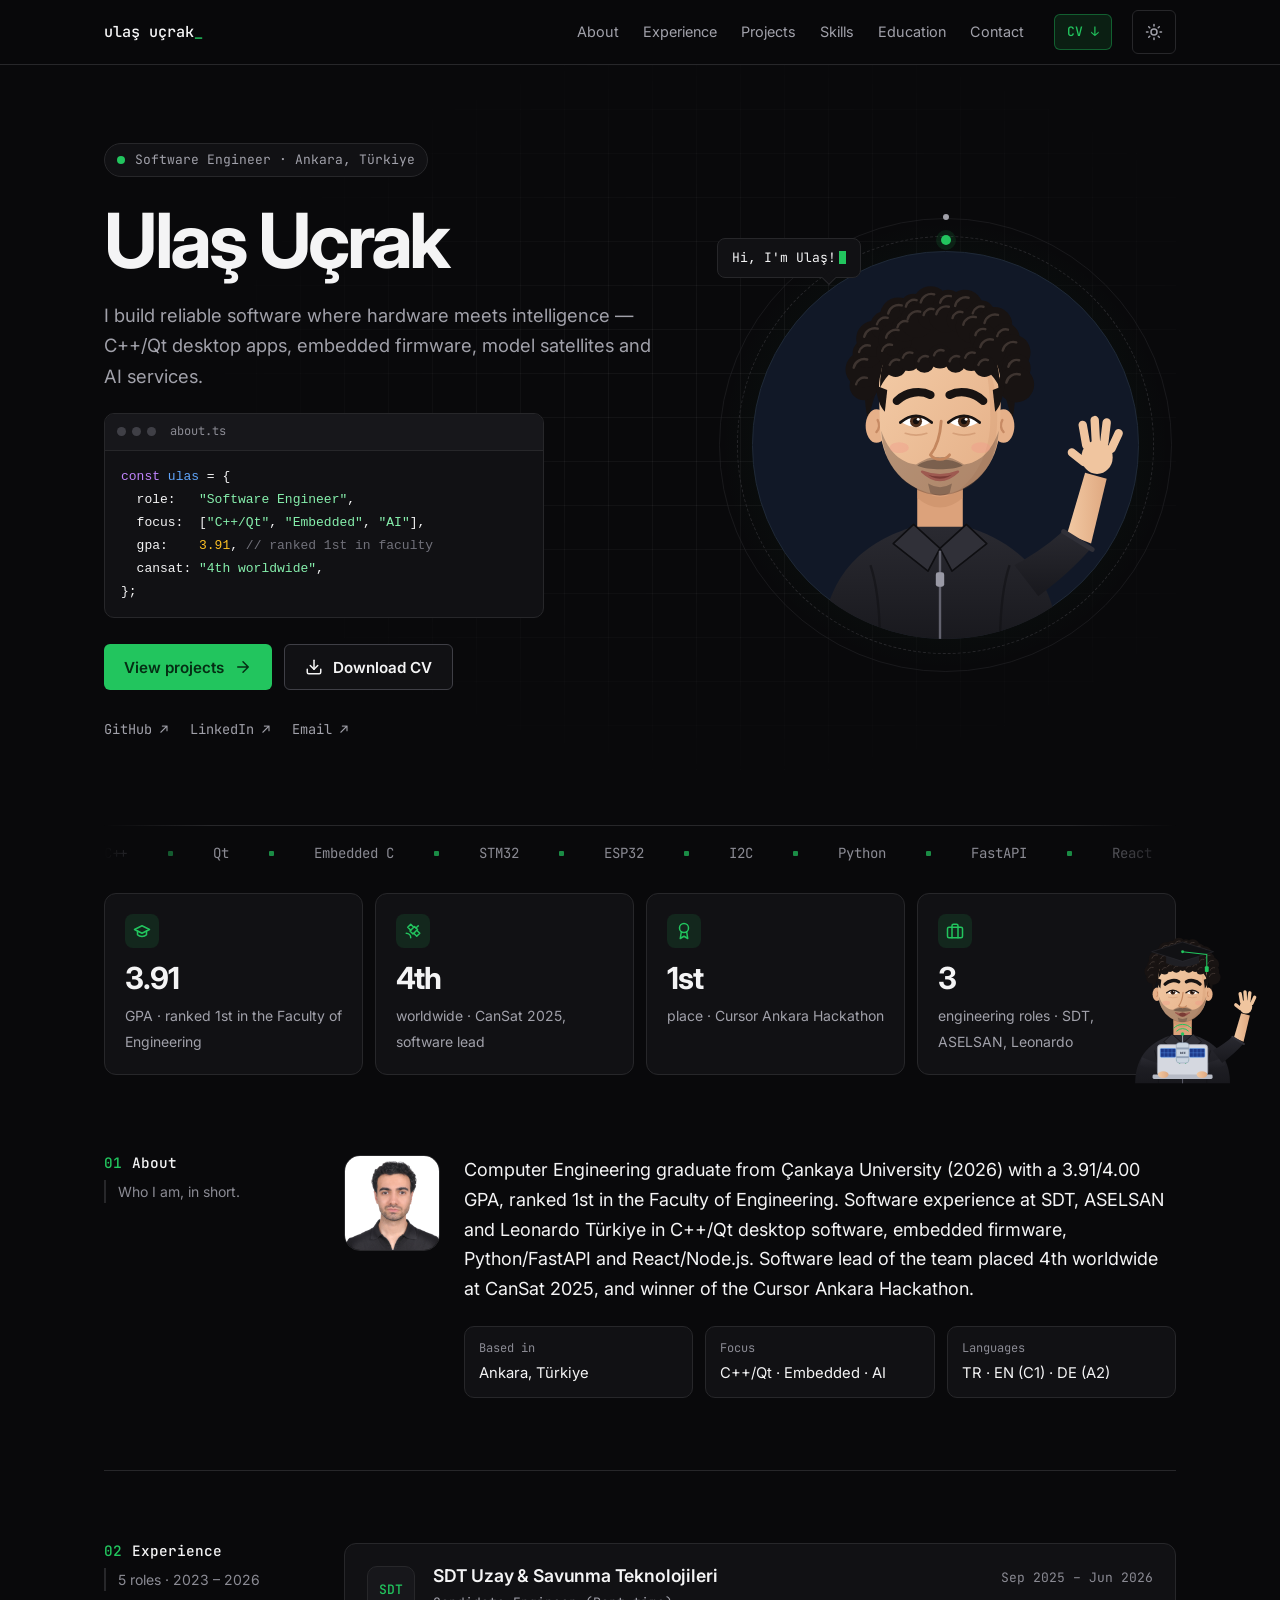
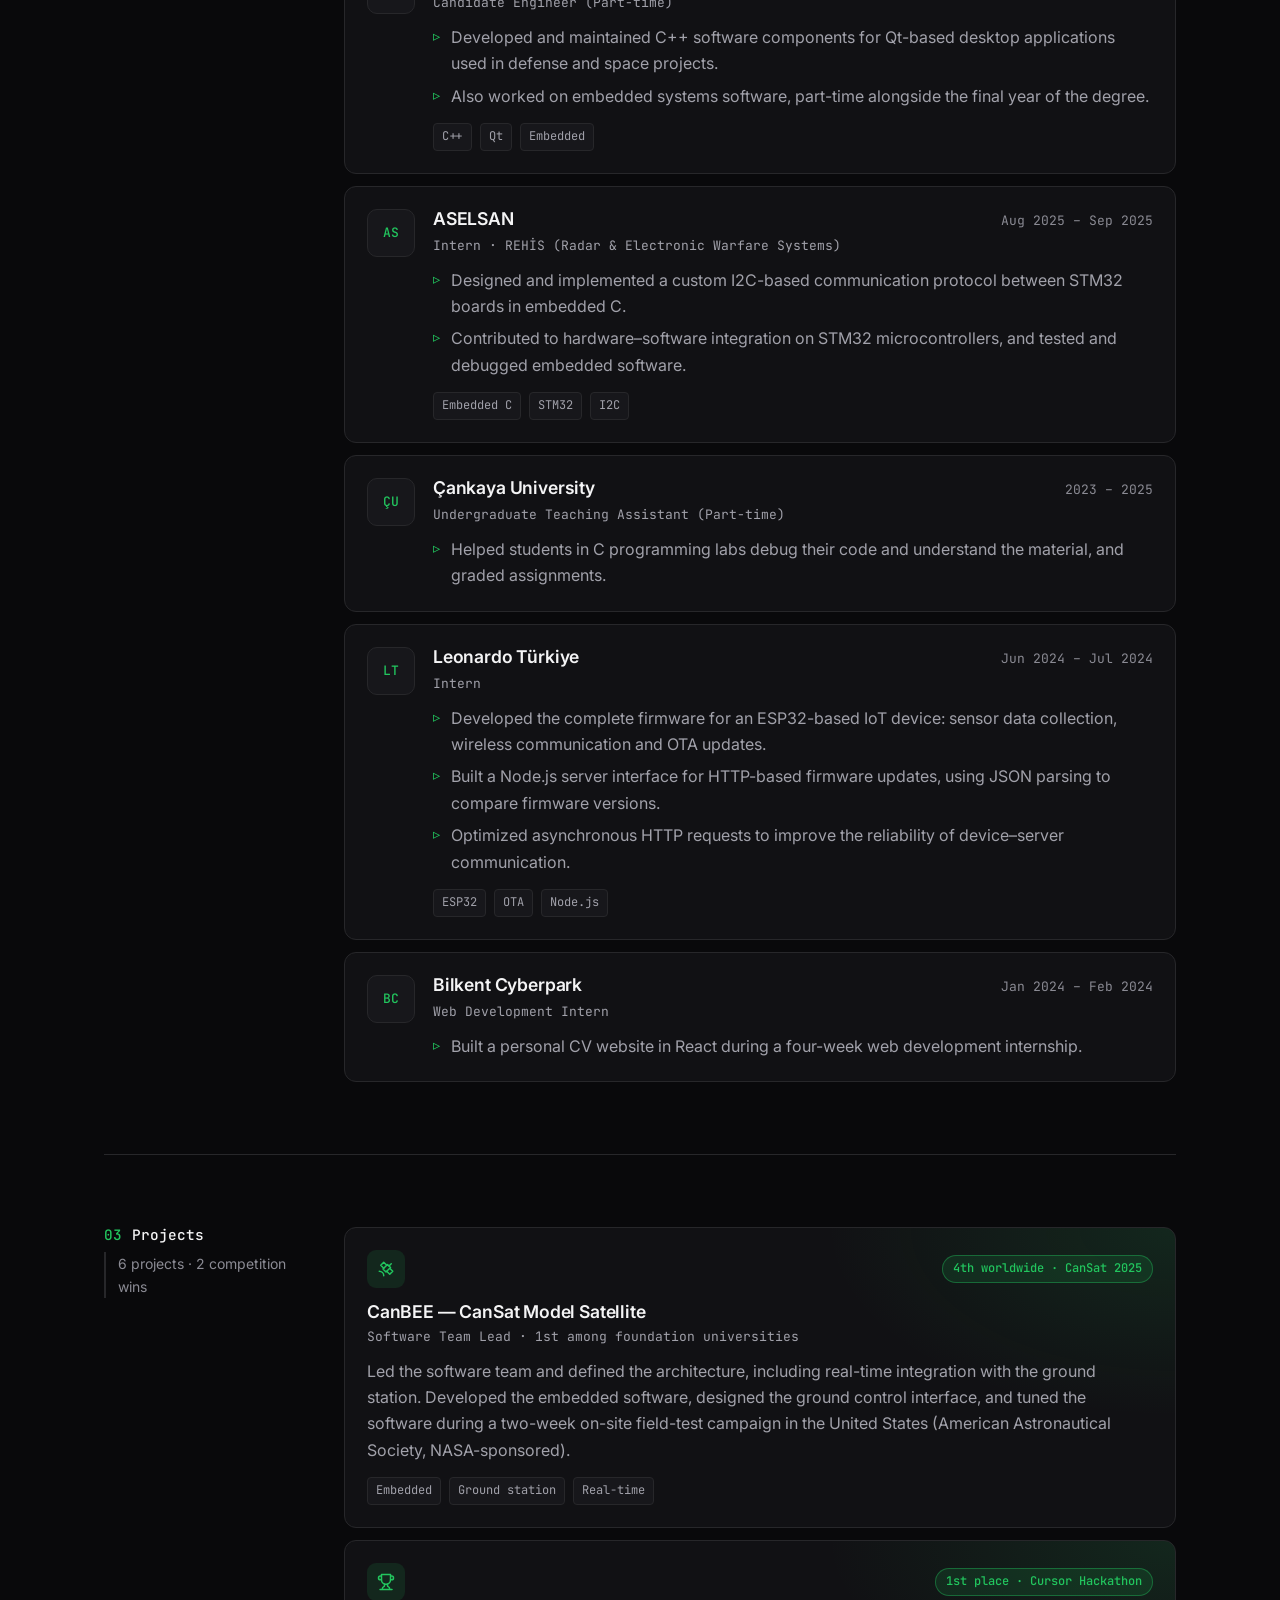
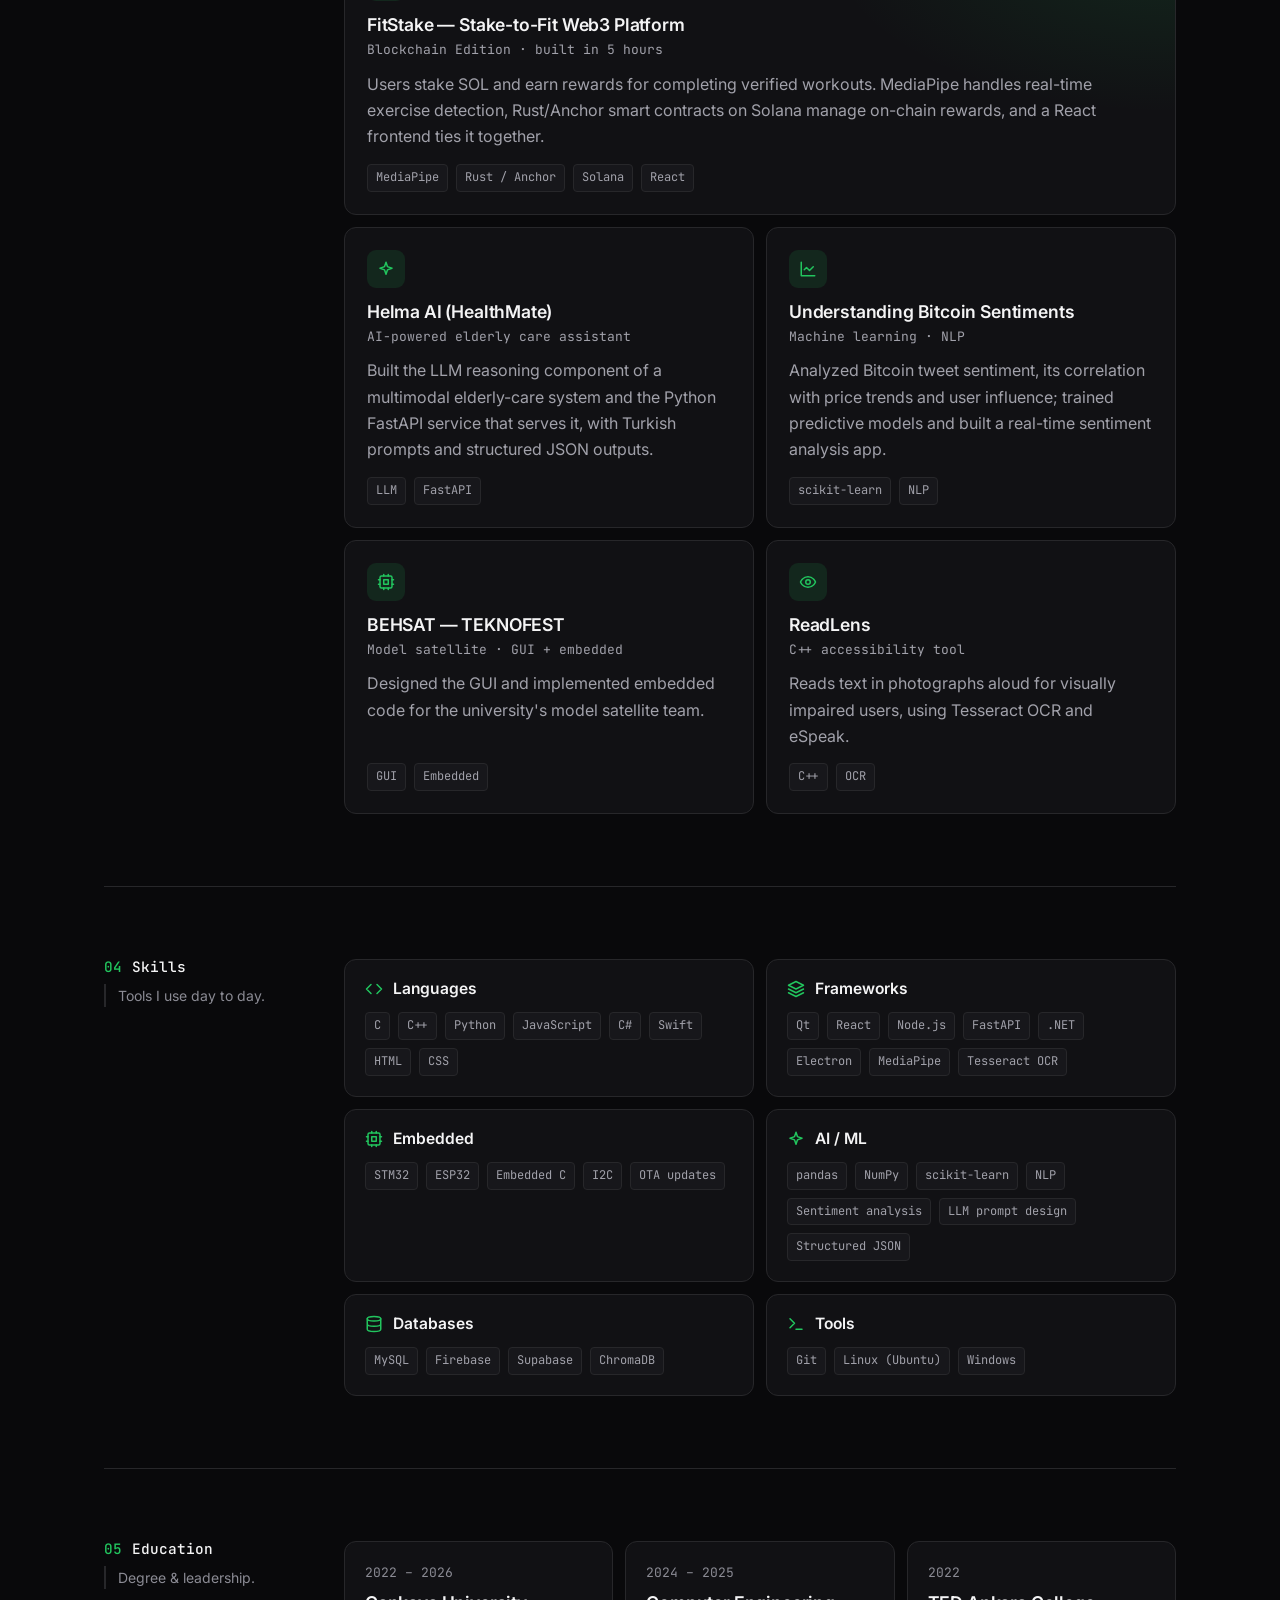
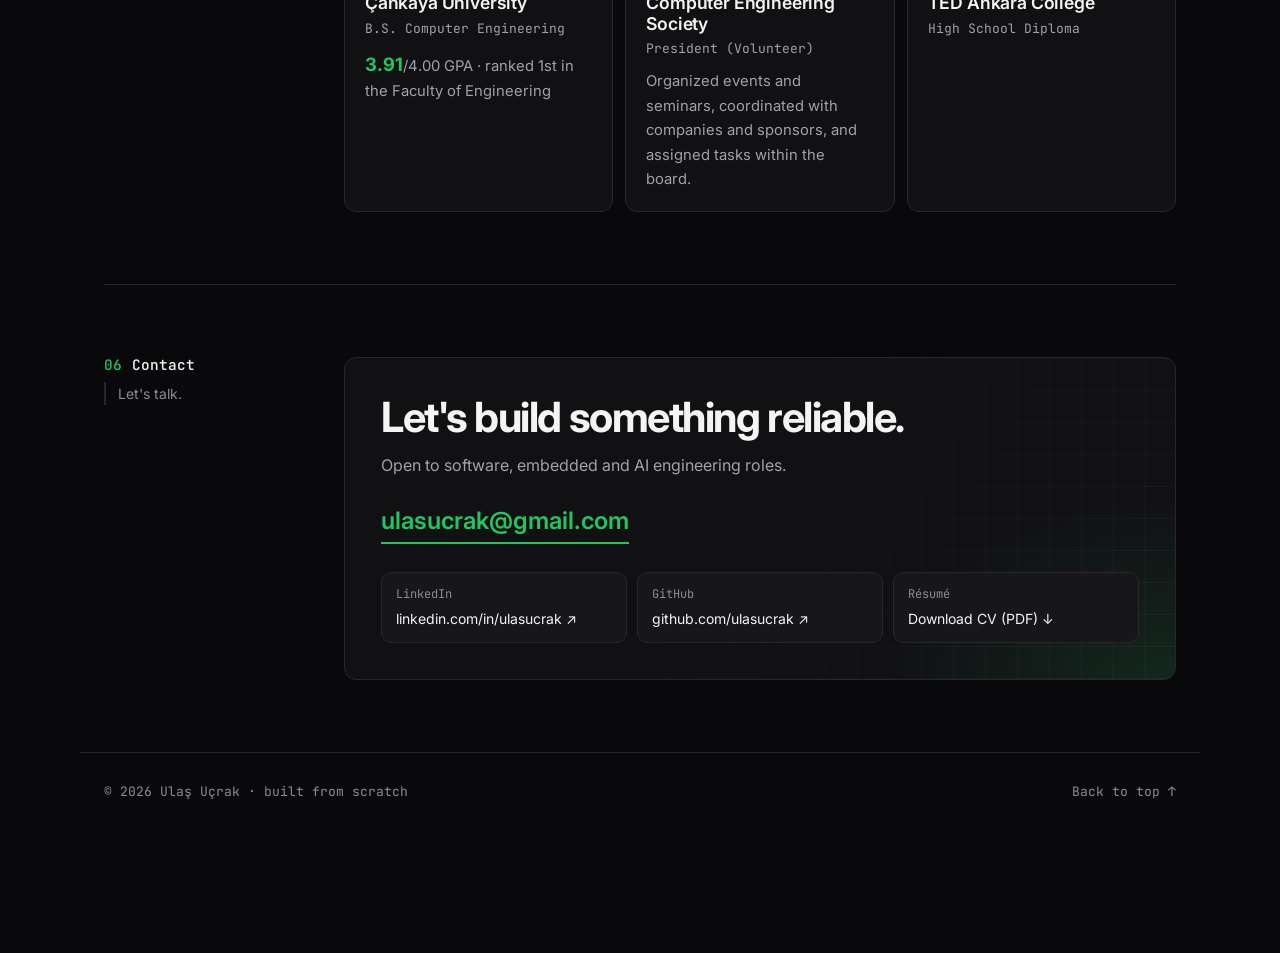
==== commit e9e7a724: "Add character favicon, app icons and link-preview image - favicon.svg / favicon.ico (16/32/48) / app" ====
--- a/index.html
+++ b/index.html
@@ -8,6 +8,42 @@
     <meta name="description"
         content="Ulaş Uçrak — Computer Engineering graduate (Çankaya University, 2026) working on C++/Qt desktop software, embedded firmware and AI.">
     <meta name="theme-color" content="#09090B">
+    <link rel="canonical" href="https://ulasucrak.com/">
+
+    <!-- Icons (character head) -->
+    <link rel="icon" href="/favicon.ico" sizes="48x48">
+    <link rel="icon" href="/favicon.svg" type="image/svg+xml">
+    <link rel="apple-touch-icon" href="/apple-touch-icon.png">
+    <link rel="manifest" href="/site.webmanifest">
+
+    <!-- Link previews (WhatsApp, LinkedIn, X, Slack…) -->
+    <meta property="og:type" content="website">
+    <meta property="og:url" content="https://ulasucrak.com/">
+    <meta property="og:site_name" content="Ulaş Uçrak">
+    <meta property="og:title" content="Ulaş Uçrak | Software & AI Engineer">
+    <meta property="og:description"
+        content="C++/Qt desktop software, embedded firmware and AI. CanSat 2025 software lead (4th worldwide), 3.91 GPA — ranked 1st in faculty.">
+    <meta property="og:image" content="https://ulasucrak.com/og-image.png">
+    <meta property="og:image:width" content="1200">
+    <meta property="og:image:height" content="630">
+    <meta property="og:image:alt" content="Illustrated character of Ulaş Uçrak next to his name and title">
+    <meta name="twitter:card" content="summary_large_image">
+
+    <!-- Structured data for search engines -->
+    <script type="application/ld+json">
+    {
+        "@context": "https://schema.org",
+        "@type": "Person",
+        "name": "Ulaş Uçrak",
+        "url": "https://ulasucrak.com/",
+        "image": "https://ulasucrak.com/icon-512.png",
+        "jobTitle": "Software Engineer",
+        "email": "mailto:ulasucrak@gmail.com",
+        "address": { "@type": "PostalAddress", "addressLocality": "Ankara", "addressCountry": "TR" },
+        "alumniOf": { "@type": "CollegeOrUniversity", "name": "Çankaya University" },
+        "sameAs": ["https://github.com/ulasucrak", "https://linkedin.com/in/ulasucrak"]
+    }
+    </script>
     <script>
         // Dark by default; apply a saved light preference before first paint
         document.documentElement.classList.add('js');
